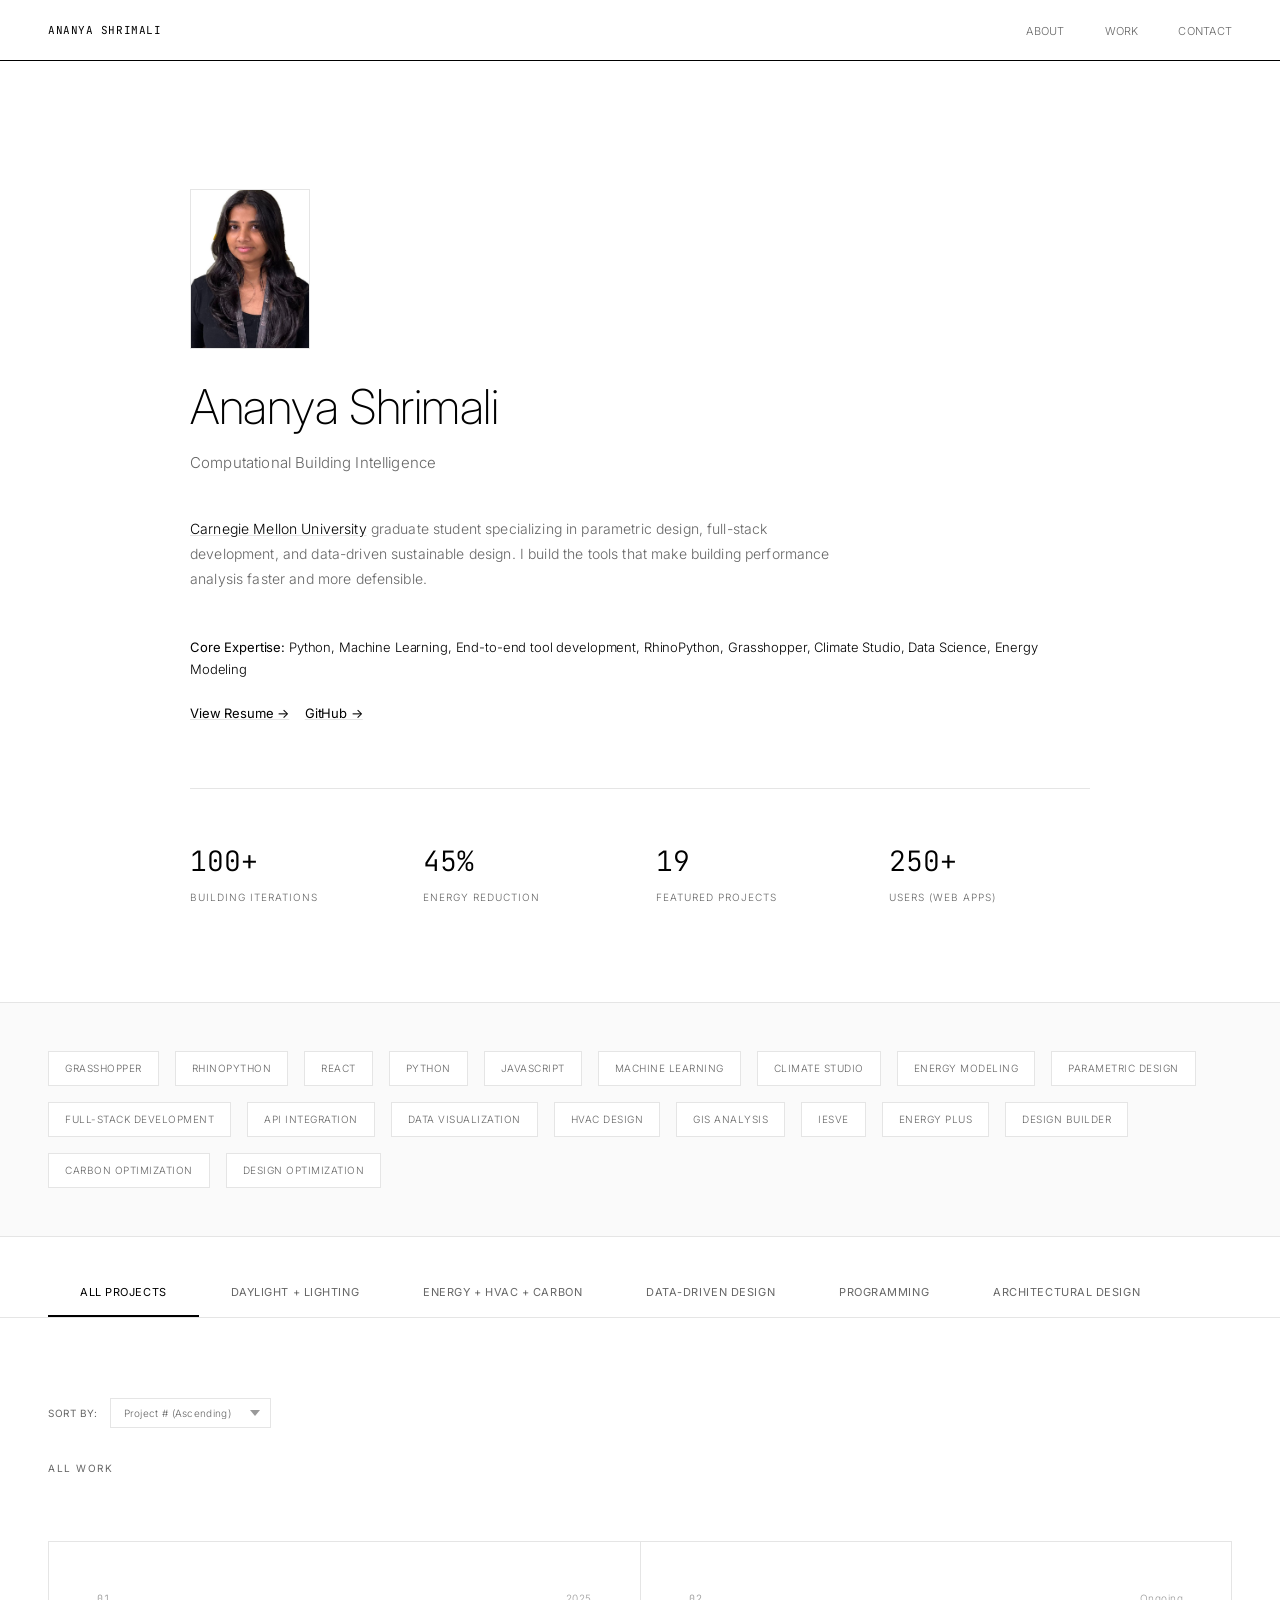
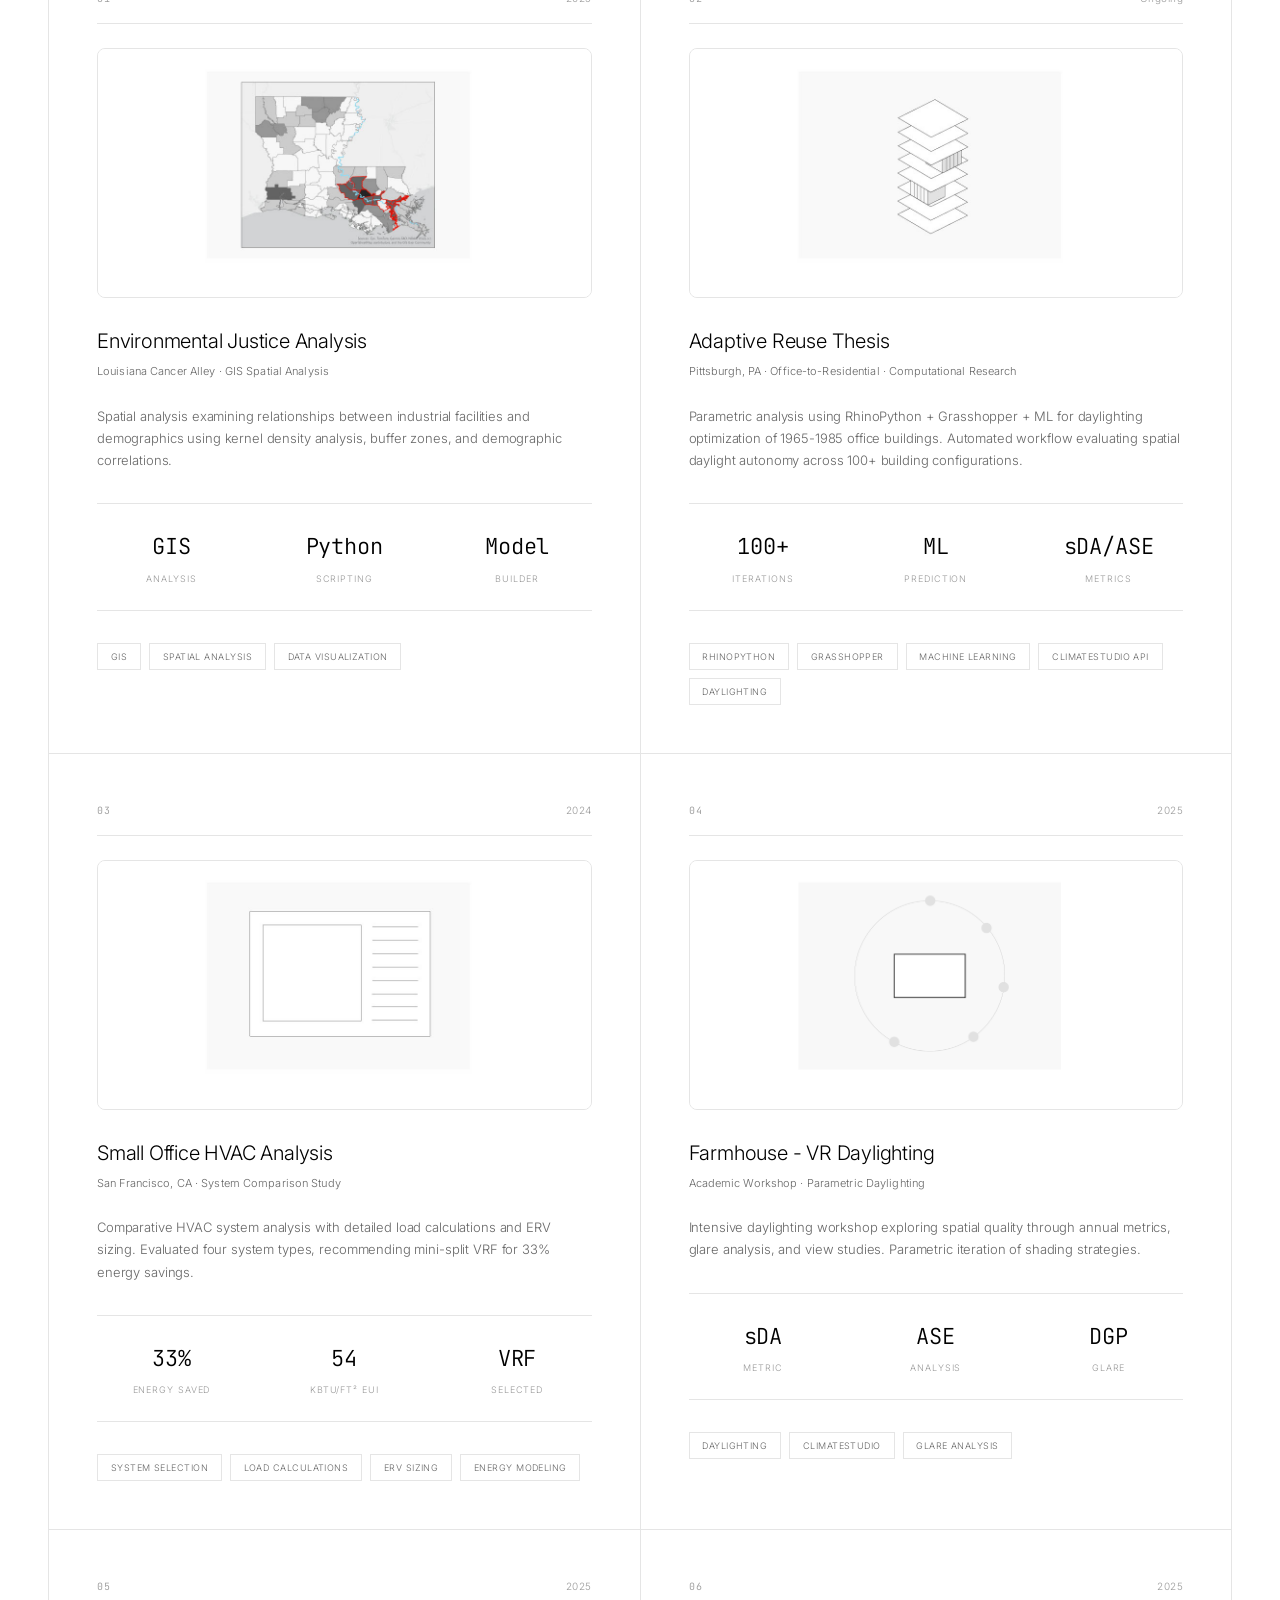
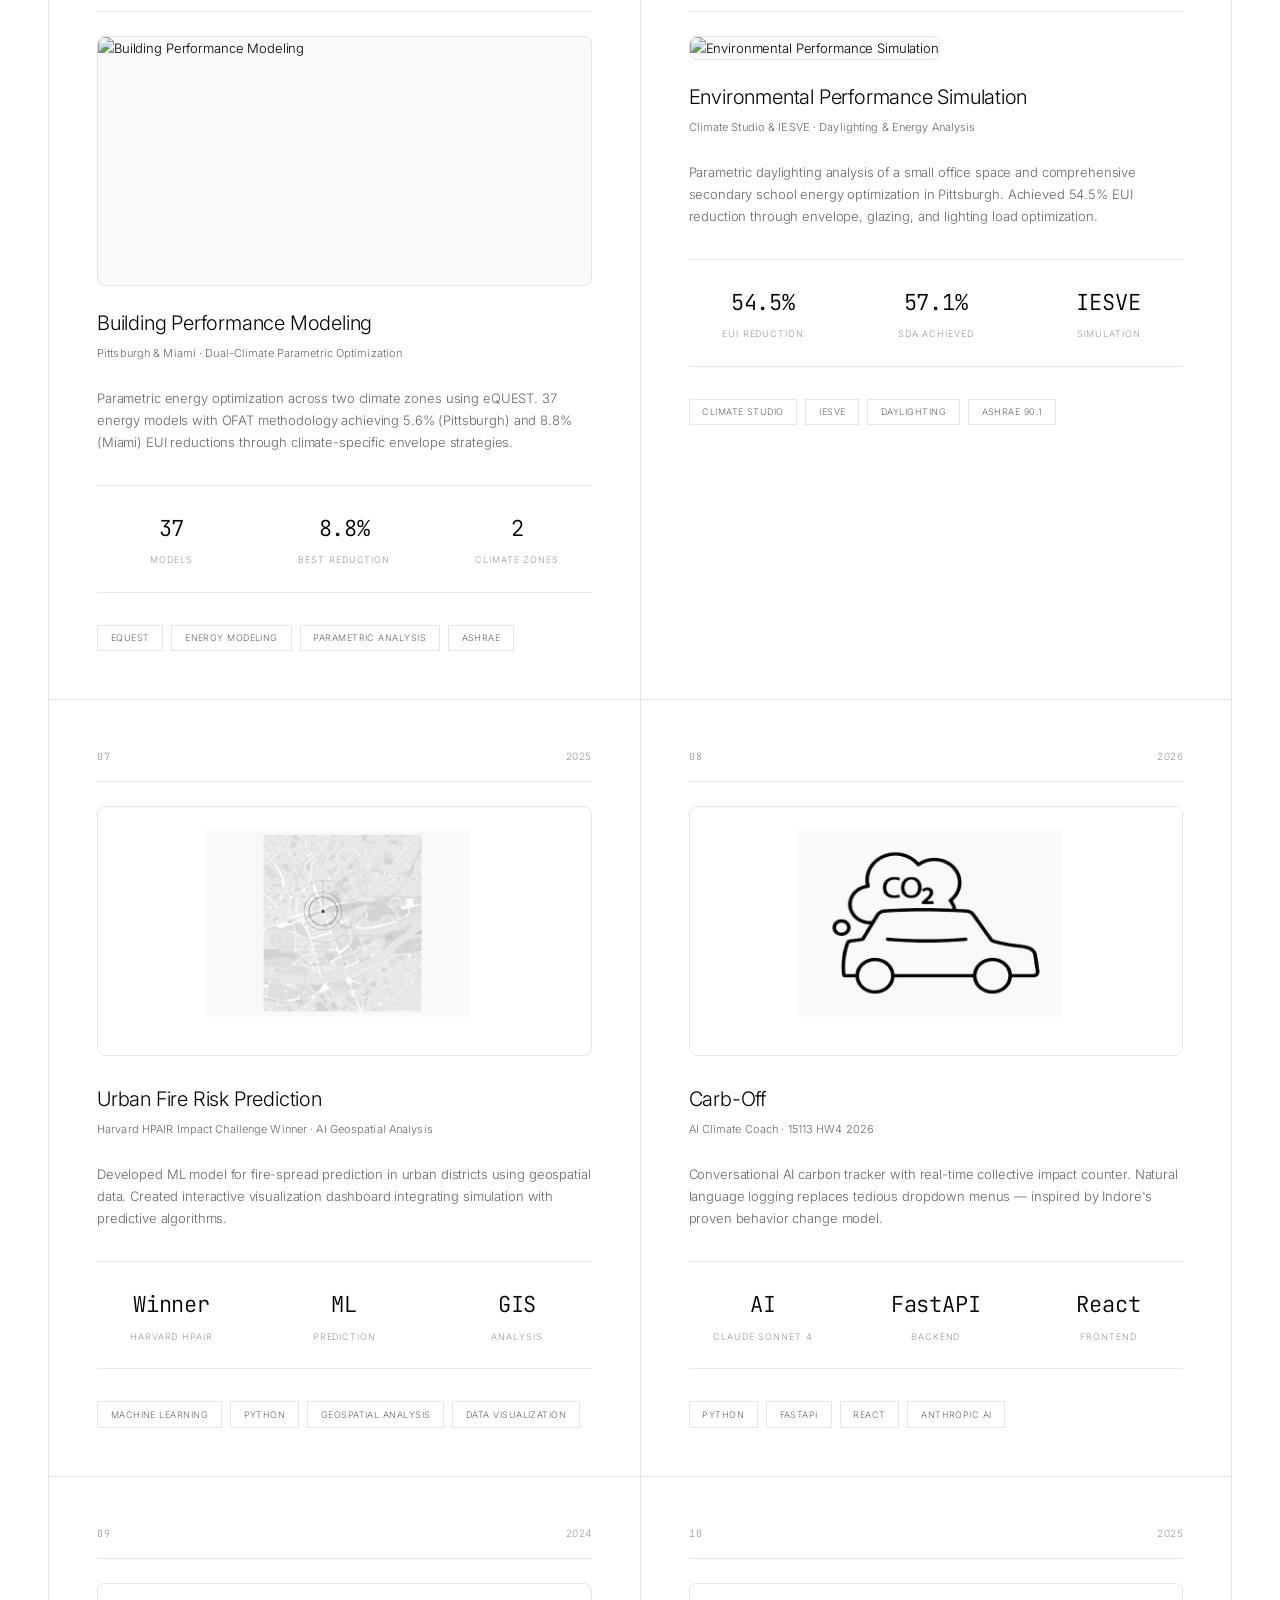
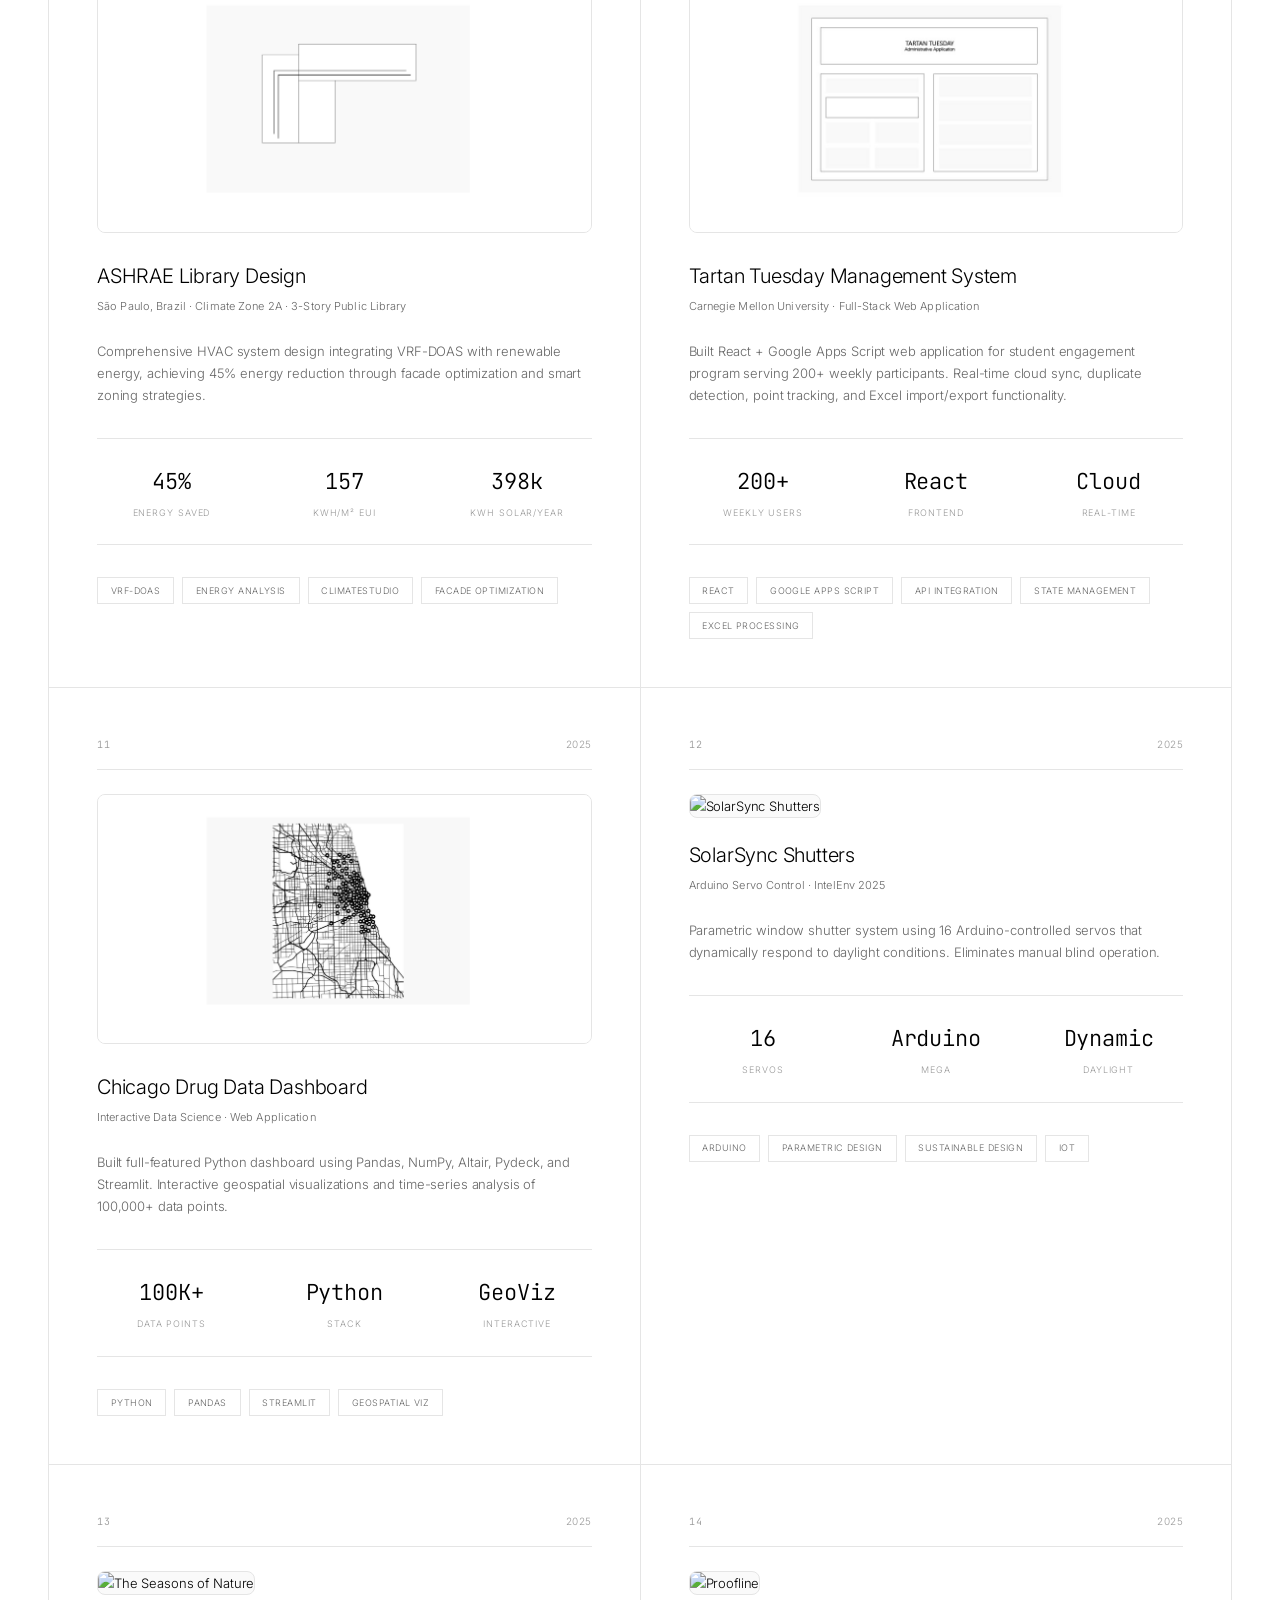
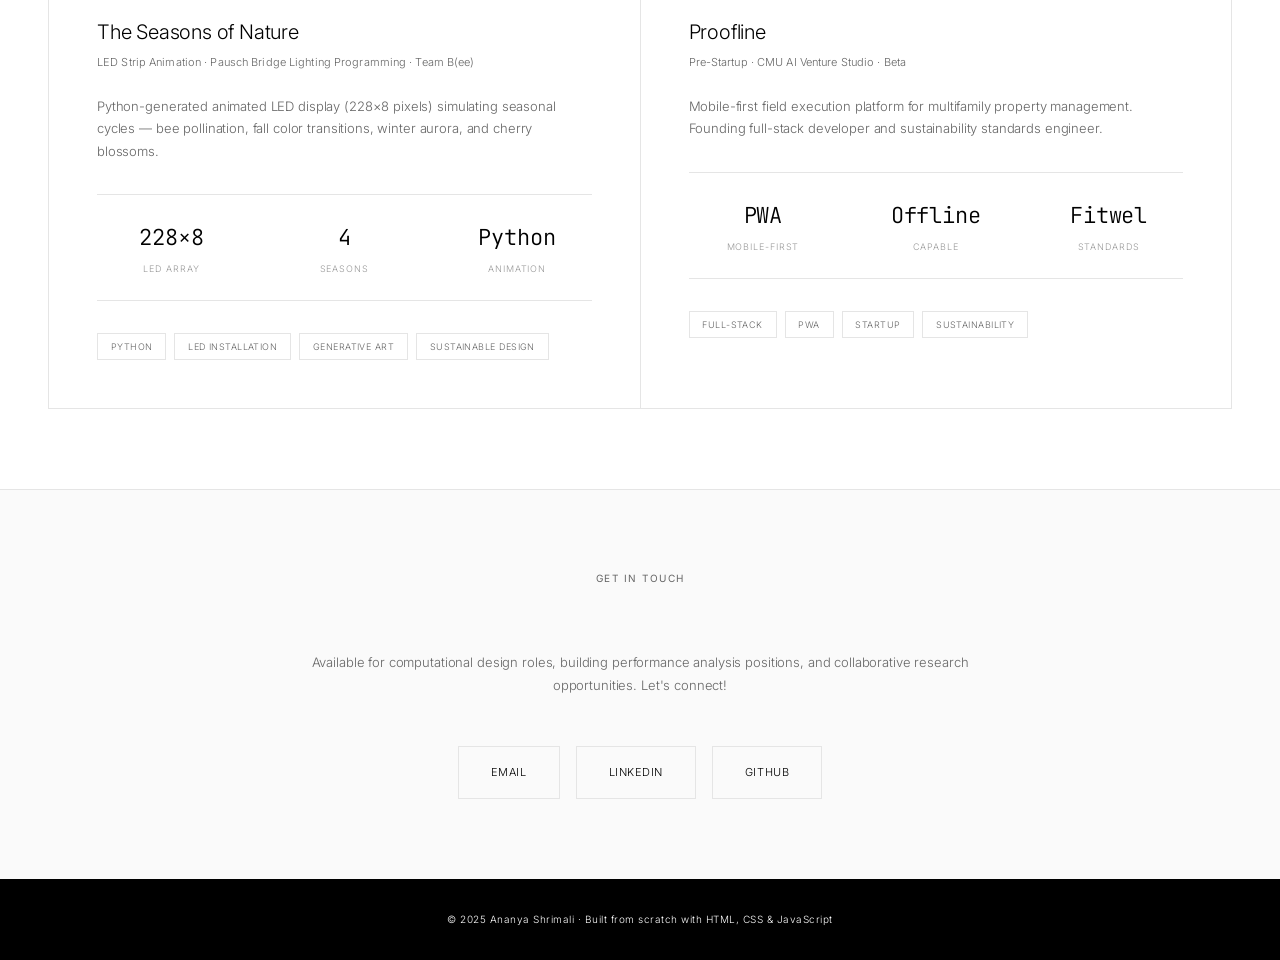
==== index.html @ 51031023 "Update index.html" ====
<!DOCTYPE html>
<html lang="en">

<head>
    <meta name="google-site-verification" content="googleeb2dd2feb88f714d">
    <meta name="description" content="Ananya Shrimali — Computational Building Intelligence. CMU graduate specializing in parametric energy modeling, daylighting simulation, and building performance tools.">
    <meta name="keywords" content="building performance analyst, energy modeling, parametric design, IES-VE, eQUEST, Climate Studio, Grasshopper, computational design, CMU">
    <meta property="og:title" content="Ananya Shrimali — Computational Building Performance Analyst">
    <meta property="og:description" content="Portfolio of parametric energy modeling, daylighting optimization, and computational building performance work.">
    <meta property="og:url" content="https://ananyashrimali03.github.io/Portfolio/">
    <meta charset="UTF-8">
    <meta name="viewport" content="width=device-width, initial-scale=1.0">
    <title>Ananya Shrimali</title>
    <link rel="preconnect" href="https://fonts.googleapis.com">
    <link rel="preconnect" href="https://fonts.gstatic.com" crossorigin>
    <link
        href="https://fonts.googleapis.com/css2?family=Inter:wght@200;300;400;500&family=JetBrains+Mono:wght@300;400&display=swap"
        rel="stylesheet">
    <link rel="stylesheet" href="styles.css">
</head>

<body>
    <header>
        <nav>
            <div class="logo">Ananya Shrimali</div>
            <ul class="nav-links">
                <li><a href="#about">About</a></li>
                <li><a href="#projects">Work</a></li>
                <li><a href="#contact">Contact</a></li>
            </ul>
        </nav>
    </header>

    <section class="hero" id="about">
        <div class="hero-content">
            <!-- asked claude to add the letter hover effect -->
            <!-- editted text and image names-->

            <img src="Images/profile.jpg" alt="Ananya Shrimali" class="hero-photo">
            <h1>
                <span
                    data-fact="Always curious about how to optimize performance of building and guess MBTI of people around me accurately everytime.">A</span><span
                    data-fact="Nerd for parametric design and computational workflows and Harry Potter">n</span><span
                    data-fact="Advocate for sustainable, data-driven design decisions and rationality over emotions">a</span><span
                    data-fact="Never makes eye contact in the elevator unless you're a hiring manager">n</span><span
                    data-fact="Yes I have too many As in my name but year-round obsession for samoyeds">y</span><span
                    data-fact="Adaptive thinker who loves problem solving but mostly alone unless you're a well organized team">a</span>
                <span>&nbsp;</span>
                <span
                    data-fact="Skilled in RhinoPython, AI Automation, and Astrology even though I don't completely believe in it.">S</span><span
                    data-fact="Happy to collaborate on computational design projects and watch a thriller together">h</span><span
                    data-fact="Really passionate about optimization in my work as well as general conversations. I hate small talk.">r</span><span
                    data-fact=" Inspired by the intersection of code, construction, and candies (dark chocolate if you wanna ask me the type).">i</span><span
                    data-fact="Maps out everything, including my life from plan-A till plan-appendices">m</span><span
                    data-fact="Amused about being right but also listening when I'm wrong.">a</span><span
                    data-fact="Luminous. Not really, I just love the word. I like low intensity lights or no lights at all.">l</span><span
                    data-fact="Investigator if you ask investigation worthy questions.">i</span>
            </h1>
            <p class="subtitle">Computational Building Intelligence</p>
            <p class="description">
                <a href="https://www.cmu.edu" target="_blank"
                    style="color: var(--primary); text-decoration: underline; text-decoration-color: var(--border);">Carnegie
                    Mellon University</a> graduate student specializing in parametric design, full-stack development,
                and data-driven sustainable design.
                I build the tools that make building performance analysis faster and more defensible.
            </p>
            <br><br>
            <strong style="font-weight: 400;">Core Expertise:</strong> Python, Machine Learning, End-to-end tool development, RhinoPython, Grasshopper, Climate Studio, Data
            Science, Energy Modeling
            <br><br>
            <!-- asked claude to add resume link and updated manually -->
            <a href="#resume"
                onclick="window.open('https://drive.google.com/file/d/1BqCEEF8ljxbLj-432oF0XXdy8G85-0OQ/view?usp=drive_link', '_blank'); return false;"
                style="color: var(--primary); text-decoration: underline; text-decoration-color: var(--border); font-weight: 400;">View
                Resume →</a>
            &nbsp;&nbsp;
            <a href="https://github.com/ananyashrimali03" target="_blank"
                style="color: var(--primary); text-decoration: underline; text-decoration-color: var(--border); font-weight: 400;">GitHub
                →</a>
            </p>
            <!-- asked claude to add chunk for key metrics -->
            <div class="hero-metrics">
                <div class="metric">
                    <div class="metric-value">100+</div>
                    <div class="metric-label">Building Iterations</div>
                </div>
                <div class="metric">
                    <div class="metric-value">45%</div>
                    <div class="metric-label">Energy Reduction</div>
                </div>
                <div class="metric">
                    <div class="metric-value">19</div>
                    <div class="metric-label">Featured Projects</div>
                </div>
                <div class="metric">
                    <div class="metric-value">250+</div>
                    <div class="metric-label">Users (Web Apps)</div>
                </div>
            </div>
        </div>
    </section>
    <!-- Fun Fact Overlay and Card -->
    <div class="fun-fact-overlay" id="funFactOverlay" onclick="closeFunFact()"></div>
    <div class="fun-fact-card" id="funFactCard">
        <button class="fun-fact-close" onclick="closeFunFact()">&times;</button>
        <div class="fun-fact-letter" id="funFactLetter">A</div>
        <div class="fun-fact-text" id="funFactText">Fun fact goes here</div>
    </div>
    <section class="skills">
        <div class="skills-container">
            <span class="skill-badge">Grasshopper</span>
            <span class="skill-badge">RhinoPython</span>
            <span class="skill-badge">React</span>
            <span class="skill-badge">Python</span>
            <span class="skill-badge">JavaScript</span>
            <span class="skill-badge">Machine Learning</span>
            <span class="skill-badge">Climate Studio</span>
            <span class="skill-badge">Energy Modeling</span>
            <span class="skill-badge">Parametric Design</span>
            <span class="skill-badge">Full-Stack Development</span>
            <span class="skill-badge">API Integration</span>
            <span class="skill-badge">Data Visualization</span>
            <span class="skill-badge">HVAC Design</span>
            <span class="skill-badge">GIS Analysis</span>
            <span class="skill-badge">IESVE</span>
            <span class="skill-badge">Energy Plus</span>
            <span class="skill-badge">Design Builder</span>
            <span class="skill-badge">Carbon Optimization</span>
            <span class="skill-badge">Design Optimization</span>
        </div>
    </section>

    <div class="category-tabs" id="projects">
        <div class="tabs-container">
            <button class="tab-btn active" onclick="switchTab('all')">All Projects</button>
            <button class="tab-btn" onclick="switchTab('daylight')">Daylight + Lighting</button>
            <button class="tab-btn" onclick="switchTab('energy')">Energy + HVAC + Carbon</button>
            <button class="tab-btn" onclick="switchTab('data')">Data-Driven Design</button>
            <button class="tab-btn" onclick="switchTab('programming')">Programming</button>
            <button class="tab-btn" onclick="switchTab('architecture')">Architectural Design</button>
        </div>
    </div>

    <section>
        <div class="container">
            <div class="sort-controls">
                <span class="sort-label">Sort by:</span>
                <select class="sort-select" onchange="sortProjects(this.value)">
                    <option value="number-asc">Project # (Ascending)</option>
                    <option value="number-desc">Project # (Descending)</option>
                    <option value="year-asc">Year (Oldest First)</option>
                    <option value="year-desc">Year (Newest First)</option>
                </select>
            </div>
            <!-- All Projects Tab -->
            <div id="all-content" class="tab-content active">
                <h2 class="section-title">All Work</h2>

                <div class="projects-grid">
                    <!-- Project 01: Environmental Justice Analysis -->
                    <div class="project-card" onclick="openModal('gis')">
                        <div class="project-header">
                            <span class="project-number">01</span>
                            <span class="project-year">2025</span>
                        </div>
                        <img src="Images/GISOut.jpg" alt="Environmental Justice Analysis" class="project-image">
                        <h3 class="project-title">Environmental Justice Analysis</h3>
                        <p class="project-meta">Louisiana Cancer Alley · GIS Spatial Analysis</p>
                        <p class="project-description">
                            Spatial analysis examining relationships between industrial facilities and demographics
                            using kernel density analysis, buffer zones, and demographic correlations.
                        </p>

                        <div class="project-stats">
                            <div class="stat">
                                <div class="stat-value">GIS</div>
                                <div class="stat-label">Analysis</div>
                            </div>
                            <div class="stat">
                                <div class="stat-value">Python</div>
                                <div class="stat-label">Scripting</div>
                            </div>
                            <div class="stat">
                                <div class="stat-value">Model</div>
                                <div class="stat-label">Builder</div>
                            </div>
                        </div>

                        <div class="project-tags">
                            <span class="tag">GIS</span>
                            <span class="tag">Spatial Analysis</span>
                            <span class="tag">Data Visualization</span>
                        </div>
                    </div>

                    <!-- Project 02: Adaptive Reuse Thesis -->
                    <div class="project-card" onclick="openModal('thesis')">
                        <div class="project-header">
                            <span class="project-number">02</span>
                            <span class="project-year">Ongoing</span>
                        </div>
                        <img src="Images/ThesisOut.jpg" alt="Adaptive Reuse Thesis" class="project-image">
                        <h3 class="project-title">Adaptive Reuse Thesis</h3>
                        <p class="project-meta">Pittsburgh, PA · Office-to-Residential · Computational Research</p>
                        <p class="project-description">
                            Parametric analysis using RhinoPython + Grasshopper + ML for daylighting optimization
                            of 1965-1985 office buildings. Automated workflow evaluating spatial daylight autonomy
                            across 100+ building configurations.
                        </p>

                        <div class="project-stats">
                            <div class="stat">
                                <div class="stat-value">100+</div>
                                <div class="stat-label">Iterations</div>
                            </div>
                            <div class="stat">
                                <div class="stat-value">ML</div>
                                <div class="stat-label">Prediction</div>
                            </div>
                            <div class="stat">
                                <div class="stat-value">sDA/ASE</div>
                                <div class="stat-label">Metrics</div>
                            </div>
                        </div>

                        <div class="project-tags">
                            <span class="tag">RhinoPython</span>
                            <span class="tag">Grasshopper</span>
                            <span class="tag">Machine Learning</span>
                            <span class="tag">ClimateStudio API</span>
                            <span class="tag">Daylighting</span>
                        </div>
                    </div>

                    <!-- Project 03: Small Office HVAC Analysis -->
                    <div class="project-card" onclick="openModal('hvac')">
                        <div class="project-header">
                            <span class="project-number">03</span>
                            <span class="project-year">2024</span>
                        </div>
                        <img src="Images/HVACOut.jpg" alt="Small Office HVAC Analysis" class="project-image">
                        <h3 class="project-title">Small Office HVAC Analysis</h3>
                        <p class="project-meta">San Francisco, CA · System Comparison Study</p>
                        <p class="project-description">
                            Comparative HVAC system analysis with detailed load calculations and ERV sizing.
                            Evaluated four system types, recommending mini-split VRF for 33% energy savings.
                        </p>

                        <div class="project-stats">
                            <div class="stat">
                                <div class="stat-value">33%</div>
                                <div class="stat-label">Energy Saved</div>
                            </div>
                            <div class="stat">
                                <div class="stat-value">54</div>
                                <div class="stat-label">kBTU/ft² EUI</div>
                            </div>
                            <div class="stat">
                                <div class="stat-value">VRF</div>
                                <div class="stat-label">Selected</div>
                            </div>
                        </div>

                        <div class="project-tags">
                            <span class="tag">System Selection</span>
                            <span class="tag">Load Calculations</span>
                            <span class="tag">ERV Sizing</span>
                            <span class="tag">Energy Modeling</span>
                        </div>
                    </div>

                    <!-- Project 04: Farmhouse - VR Daylighting -->
                    <div class="project-card" onclick="openModal('shading')">
                        <div class="project-header">
                            <span class="project-number">04</span>
                            <span class="project-year">2025</span>
                        </div>
                        <img src="Images/DaylightOut.jpg" alt="Farmhouse - VR Daylighting" class="project-image">
                        <h3 class="project-title">Farmhouse - VR Daylighting</h3>
                        <p class="project-meta">Academic Workshop · Parametric Daylighting</p>
                        <p class="project-description">
                            Intensive daylighting workshop exploring spatial quality through annual metrics,
                            glare analysis, and view studies. Parametric iteration of shading strategies.
                        </p>

                        <div class="project-stats">
                            <div class="stat">
                                <div class="stat-value">sDA</div>
                                <div class="stat-label">Metric</div>
                            </div>
                            <div class="stat">
                                <div class="stat-value">ASE</div>
                                <div class="stat-label">Analysis</div>
                            </div>
                            <div class="stat">
                                <div class="stat-value">DGP</div>
                                <div class="stat-label">Glare</div>
                            </div>
                        </div>

                        <div class="project-tags">
                            <span class="tag">Daylighting</span>
                            <span class="tag">ClimateStudio</span>
                            <span class="tag">Glare Analysis</span>
                        </div>
                    </div>

                    <!-- Project 05: Building Performance Modeling -->
                    <div class="project-card" onclick="openModal('bpm')">
                        <div class="project-header">
                            <span class="project-number">05</span>
                            <span class="project-year">2025</span>
                        </div>
                        <img src="" alt="Building Performance Modeling" class="project-image"
                            style="background: var(--light-bg); display: flex; align-items: center; justify-content: center;">
                        <h3 class="project-title">Building Performance Modeling</h3>
                        <p class="project-meta">Pittsburgh & Miami · Dual-Climate Parametric Optimization</p>
                        <p class="project-description">
                            Parametric energy optimization across two climate zones using eQUEST.
                            37 energy models with OFAT methodology achieving 5.6% (Pittsburgh) and
                            8.8% (Miami) EUI reductions through climate-specific envelope strategies.
                        </p>

                        <div class="project-stats">
                            <div class="stat">
                                <div class="stat-value">37</div>
                                <div class="stat-label">Models</div>
                            </div>
                            <div class="stat">
                                <div class="stat-value">8.8%</div>
                                <div class="stat-label">Best Reduction</div>
                            </div>
                            <div class="stat">
                                <div class="stat-value">2</div>
                                <div class="stat-label">Climate Zones</div>
                            </div>
                        </div>

                        <div class="project-tags">
                            <span class="tag">eQUEST</span>
                            <span class="tag">Energy Modeling</span>
                            <span class="tag">Parametric Analysis</span>
                            <span class="tag">ASHRAE</span>
                        </div>
                    </div>

                    <!-- Project 06: Environmental Performance Simulation -->
                    <div class="project-card" onclick="openModal('eps')">
                        <div class="project-header">
                            <span class="project-number">06</span>
                            <span class="project-year">2025</span>
                        </div>
                        <img src="Images/EPSout.jpg" alt="Environmental Performance Simulation" class="project-image"
                            style="background: var(--light-bg);">
                        <h3 class="project-title">Environmental Performance Simulation</h3>
                        <p class="project-meta">Climate Studio & IESVE · Daylighting & Energy Analysis</p>
                        <p class="project-description">
                            Parametric daylighting analysis of a small office space and comprehensive
                            secondary school energy optimization in Pittsburgh. Achieved 54.5% EUI
                            reduction through envelope, glazing, and lighting load optimization.
                        </p>

                        <div class="project-stats">
                            <div class="stat">
                                <div class="stat-value">54.5%</div>
                                <div class="stat-label">EUI Reduction</div>
                            </div>
                            <div class="stat">
                                <div class="stat-value">57.1%</div>
                                <div class="stat-label">sDA Achieved</div>
                            </div>
                            <div class="stat">
                                <div class="stat-value">IESVE</div>
                                <div class="stat-label">Simulation</div>
                            </div>
                        </div>

                        <div class="project-tags">
                            <span class="tag">Climate Studio</span>
                            <span class="tag">IESVE</span>
                            <span class="tag">Daylighting</span>
                            <span class="tag">ASHRAE 90.1</span>
                        </div>
                    </div>

                    <!-- Project 07: Urban Fire Risk Prediction -->
                    <div class="project-card" onclick="openModal('fire')">
                        <div class="project-header">
                            <span class="project-number">07</span>
                            <span class="project-year">2025</span>
                        </div>
                        <img src="Images/HPAIROut.jpg" alt="Urban Fire Risk Prediction" class="project-image">
                        <h3 class="project-title">Urban Fire Risk Prediction</h3>
                        <p class="project-meta">Harvard HPAIR Impact Challenge Winner · AI Geospatial Analysis</p>
                        <p class="project-description">
                            Developed ML model for fire-spread prediction in urban districts using geospatial data.
                            Created interactive visualization dashboard integrating simulation with predictive
                            algorithms.
                        </p>

                        <div class="project-stats">
                            <div class="stat">
                                <div class="stat-value">Winner</div>
                                <div class="stat-label">Harvard HPAIR</div>
                            </div>
                            <div class="stat">
                                <div class="stat-value">ML</div>
                                <div class="stat-label">Prediction</div>
                            </div>
                            <div class="stat">
                                <div class="stat-value">GIS</div>
                                <div class="stat-label">Analysis</div>
                            </div>
                        </div>

                        <div class="project-tags">
                            <span class="tag">Machine Learning</span>
                            <span class="tag">Python</span>
                            <span class="tag">Geospatial Analysis</span>
                            <span class="tag">Data Visualization</span>
                        </div>
                    </div>

                    <!-- Project 08: Carb-Off -->
                    <div class="project-card" onclick="openModal('carboff')">
                        <div class="project-header">
                            <span class="project-number">08</span>
                            <span class="project-year">2026</span>
                        </div>
                        <img src="Images/Carbonout.jpg" alt="Carb-Off AI Climate Coach" class="project-image">
                        <h3 class="project-title">Carb-Off</h3>
                        <p class="project-meta">AI Climate Coach · 15113 HW4 2026</p>
                        <p class="project-description">
                            Conversational AI carbon tracker with real-time collective impact counter.
                            Natural language logging replaces tedious dropdown menus — inspired by
                            Indore's proven behavior change model.
                        </p>

                        <div class="project-stats">
                            <div class="stat">
                                <div class="stat-value">AI</div>
                                <div class="stat-label">Claude Sonnet 4</div>
                            </div>
                            <div class="stat">
                                <div class="stat-value">FastAPI</div>
                                <div class="stat-label">Backend</div>
                            </div>
                            <div class="stat">
                                <div class="stat-value">React</div>
                                <div class="stat-label">Frontend</div>
                            </div>
                        </div>

                        <div class="project-tags">
                            <span class="tag">Python</span>
                            <span class="tag">FastAPI</span>
                            <span class="tag">React</span>
                            <span class="tag">Anthropic AI</span>
                        </div>
                    </div>

                    <!-- Project 09: ASHRAE Library Design -->
                    <div class="project-card" onclick="openModal('ashrae')">
                        <div class="project-header">
                            <span class="project-number">09</span>
                            <span class="project-year">2024</span>
                        </div>
                        <img src="Images/ASHRAEOut.jpg" alt="ASHRAE Library Design" class="project-image">
                        <h3 class="project-title">ASHRAE Library Design</h3>
                        <p class="project-meta">São Paulo, Brazil · Climate Zone 2A · 3-Story Public Library</p>
                        <p class="project-description">
                            Comprehensive HVAC system design integrating VRF-DOAS with renewable energy,
                            achieving 45% energy reduction through facade optimization and smart zoning strategies.
                        </p>

                        <div class="project-stats">
                            <div class="stat">
                                <div class="stat-value">45%</div>
                                <div class="stat-label">Energy Saved</div>
                            </div>
                            <div class="stat">
                                <div class="stat-value">157</div>
                                <div class="stat-label">kWh/m² EUI</div>
                            </div>
                            <div class="stat">
                                <div class="stat-value">398k</div>
                                <div class="stat-label">kWh Solar/Year</div>
                            </div>
                        </div>

                        <div class="project-tags">
                            <span class="tag">VRF-DOAS</span>
                            <span class="tag">Energy Analysis</span>
                            <span class="tag">ClimateStudio</span>
                            <span class="tag">Facade Optimization</span>
                        </div>
                    </div>

                    <!-- Project 10: Tartan Tuesday Management System -->
                    <div class="project-card" onclick="openModal('tartan')">
                        <div class="project-header">
                            <span class="project-number">10</span>
                            <span class="project-year">2025</span>
                        </div>
                        <img src="Images/TartanOut.jpg" alt="Tartan Tuesday Management System" class="project-image">
                        <h3 class="project-title">Tartan Tuesday Management System</h3>
                        <p class="project-meta">Carnegie Mellon University · Full-Stack Web Application</p>
                        <p class="project-description">
                            Built React + Google Apps Script web application for student engagement program
                            serving 200+ weekly participants. Real-time cloud sync, duplicate detection,
                            point tracking, and Excel import/export functionality.
                        </p>

                        <div class="project-stats">
                            <div class="stat">
                                <div class="stat-value">200+</div>
                                <div class="stat-label">Weekly Users</div>
                            </div>
                            <div class="stat">
                                <div class="stat-value">React</div>
                                <div class="stat-label">Frontend</div>
                            </div>
                            <div class="stat">
                                <div class="stat-value">Cloud</div>
                                <div class="stat-label">Real-time</div>
                            </div>
                        </div>

                        <div class="project-tags">
                            <span class="tag">React</span>
                            <span class="tag">Google Apps Script</span>
                            <span class="tag">API Integration</span>
                            <span class="tag">State Management</span>
                            <span class="tag">Excel Processing</span>
                        </div>
                    </div>

                    <!-- Project 11: Chicago Drug Data Dashboard -->
                    <div class="project-card" onclick="openModal('chicago')">
                        <div class="project-header">
                            <span class="project-number">11</span>
                            <span class="project-year">2025</span>
                        </div>
                        <img src="Images/DrugDataOut.jpg" alt="Chicago Drug Data Dashboard" class="project-image">
                        <h3 class="project-title">Chicago Drug Data Dashboard</h3>
                        <p class="project-meta">Interactive Data Science · Web Application</p>
                        <p class="project-description">
                            Built full-featured Python dashboard using Pandas, NumPy, Altair, Pydeck, and Streamlit.
                            Interactive geospatial visualizations and time-series analysis of 100,000+ data points.
                        </p>

                        <div class="project-stats">
                            <div class="stat">
                                <div class="stat-value">100K+</div>
                                <div class="stat-label">Data Points</div>
                            </div>
                            <div class="stat">
                                <div class="stat-value">Python</div>
                                <div class="stat-label">Stack</div>
                            </div>
                            <div class="stat">
                                <div class="stat-value">GeoViz</div>
                                <div class="stat-label">Interactive</div>
                            </div>
                        </div>

                        <div class="project-tags">
                            <span class="tag">Python</span>
                            <span class="tag">Pandas</span>
                            <span class="tag">Streamlit</span>
                            <span class="tag">Geospatial Viz</span>
                        </div>
                    </div>

                    <!-- Project 12: SolarSync Shutters -->
                    <div class="project-card" onclick="openModal('solarsync')">
                        <div class="project-header">
                            <span class="project-number">12</span>
                            <span class="project-year">2025</span>
                        </div>
                        <img src="" alt="SolarSync Shutters" class="project-image"
                            style="background: var(--light-bg);">
                        <h3 class="project-title">SolarSync Shutters</h3>
                        <p class="project-meta">Arduino Servo Control · IntelEnv 2025</p>
                        <p class="project-description">
                            Parametric window shutter system using 16 Arduino-controlled servos
                            that dynamically respond to daylight conditions. Eliminates manual blind operation.
                        </p>

                        <div class="project-stats">
                            <div class="stat">
                                <div class="stat-value">16</div>
                                <div class="stat-label">Servos</div>
                            </div>
                            <div class="stat">
                                <div class="stat-value">Arduino</div>
                                <div class="stat-label">Mega</div>
                            </div>
                            <div class="stat">
                                <div class="stat-value">Dynamic</div>
                                <div class="stat-label">Daylight</div>
                            </div>
                        </div>

                        <div class="project-tags">
                            <span class="tag">Arduino</span>
                            <span class="tag">Parametric Design</span>
                            <span class="tag">Sustainable Design</span>
                            <span class="tag">IoT</span>
                        </div>
                    </div>

                    <!-- Project 13: Seasons of Nature -->
                    <div class="project-card" onclick="openModal('seasons')">
                        <div class="project-header">
                            <span class="project-number">13</span>
                            <span class="project-year">2025</span>
                        </div>
                        <img src="" alt="The Seasons of Nature" class="project-image"
                            style="background: var(--light-bg);">
                        <h3 class="project-title">The Seasons of Nature</h3>
                        <p class="project-meta">LED Strip Animation · Pausch Bridge Lighting Programming · Team B(ee)</p>
                        <p class="project-description">
                            Python-generated animated LED display (228×8 pixels) simulating seasonal
                            cycles — bee pollination, fall color transitions, winter aurora, and cherry blossoms.
                        </p>

                        <div class="project-stats">
                            <div class="stat">
                                <div class="stat-value">228×8</div>
                                <div class="stat-label">LED Array</div>
                            </div>
                            <div class="stat">
                                <div class="stat-value">4</div>
                                <div class="stat-label">Seasons</div>
                            </div>
                            <div class="stat">
                                <div class="stat-value">Python</div>
                                <div class="stat-label">Animation</div>
                            </div>
                        </div>

                        <div class="project-tags">
                            <span class="tag">Python</span>
                            <span class="tag">LED Installation</span>
                            <span class="tag">Generative Art</span>
                            <span class="tag">Sustainable Design</span>
                        </div>
                    </div>

                    <!-- Project 14: Proofline -->
                    <div class="project-card" onclick="openModal('proofline')">
                        <div class="project-header">
                            <span class="project-number">14</span>
                            <span class="project-year">2025</span>
                        </div>
                        <img src="" alt="Proofline" class="project-image"
                            style="background: var(--light-bg);">
                        <h3 class="project-title">Proofline</h3>
                        <p class="project-meta">Pre-Startup · CMU AI Venture Studio · Beta</p>
                        <p class="project-description">
                            Mobile-first field execution platform for multifamily property management.
                            Founding full-stack developer and sustainability standards engineer.
                        </p>

                        <div class="project-stats">
                            <div class="stat">
                                <div class="stat-value">PWA</div>
                                <div class="stat-label">Mobile-First</div>
                            </div>
                            <div class="stat">
                                <div class="stat-value">Offline</div>
                                <div class="stat-label">Capable</div>
                            </div>
                            <div class="stat">
                                <div class="stat-value">Fitwel</div>
                                <div class="stat-label">Standards</div>
                            </div>
                        </div>

                        <div class="project-tags">
                            <span class="tag">Full-Stack</span>
                            <span class="tag">PWA</span>
                            <span class="tag">Startup</span>
                            <span class="tag">Sustainability</span>
                        </div>
                    </div>

                </div>
            </div>

            <!-- Daylight + Lighting Tab -->
            <div id="daylight-content" class="tab-content">
                <h2 class="section-title">Daylight + Lighting</h2>

                <div class="projects-grid">
                    <div class="project-card" onclick="openModal('thesis')">
                        <div class="project-header">
                            <span class="project-number">01</span>
                            <span class="project-year">Ongoing</span>
                        </div>
                        <img src="Images/ThesisOut.jpg" alt="Adaptive Reuse Thesis" class="project-image">
                        <h3 class="project-title">Adaptive Reuse Thesis</h3>
                        <p class="project-meta">Daylighting Analysis · Office-to-Residential</p>
                        <p class="project-description">
                            ML-driven daylighting optimization of 1965-1985 office buildings using sDA/ASE metrics
                            and parametric iteration.
                        </p>
                        <div class="project-stats">
                            <div class="stat">
                                <div class="stat-value">100+</div>
                                <div class="stat-label">Iterations</div>
                            </div>
                            <div class="stat">
                                <div class="stat-value">sDA</div>
                                <div class="stat-label">Metric</div>
                            </div>
                            <div class="stat">
                                <div class="stat-value">ASE</div>
                                <div class="stat-label">Analysis</div>
                            </div>
                        </div>
                        <div class="project-tags">
                            <span class="tag">Daylighting</span>
                            <span class="tag">ClimateStudio</span>
                            <span class="tag">Machine Learning</span>
                        </div>
                    </div>

                    <div class="project-card" onclick="openModal('shading')">
                        <div class="project-header">
                            <span class="project-number">02</span>
                            <span class="project-year">2025</span>
                        </div>
                        <img src="Images/DaylightOut.jpg" alt="Farmhouse - VR Daylighting" class="project-image">
                        <h3 class="project-title">Farmhouse - VR Daylighting</h3>
                        <p class="project-meta">Academic Workshop · Parametric Daylighting</p>
                        <p class="project-description">
                            Intensive daylighting workshop exploring spatial quality through annual metrics,
                            glare analysis, and view studies.
                        </p>
                        <div class="project-stats">
                            <div class="stat">
                                <div class="stat-value">sDA</div>
                                <div class="stat-label">Metric</div>
                            </div>
                            <div class="stat">
                                <div class="stat-value">ASE</div>
                                <div class="stat-label">Analysis</div>
                            </div>
                            <div class="stat">
                                <div class="stat-value">DGP</div>
                                <div class="stat-label">Glare</div>
                            </div>
                        </div>
                        <div class="project-tags">
                            <span class="tag">Daylighting</span>
                            <span class="tag">ClimateStudio</span>
                            <span class="tag">Glare Analysis</span>
                        </div>
                    </div>

                    <div class="project-card" onclick="openModal('shading')">
                        <div class="project-header">
                            <span class="project-number">03</span>
                            <span class="project-year">2025</span>
                        </div>
                        <img src="Images/DaylightOut.jpg" alt="Daylight Workshop" class="project-image">
                        <h3 class="project-title">Shaping Daylight Workshop</h3>
                        <p class="project-meta">Parametric Daylighting</p>
                        <p class="project-description">
                            Annual daylight metrics and parametric shading optimization.
                        </p>
                        <div class="project-stats">
                            <div class="stat">
                                <div class="stat-value">sDA</div>
                                <div class="stat-label">Metric</div>
                            </div>
                            <div class="stat">
                                <div class="stat-value">ASE</div>
                                <div class="stat-label">Analysis</div>
                            </div>
                            <div class="stat">
                                <div class="stat-value">DGP</div>
                                <div class="stat-label">Glare</div>
                            </div>
                        </div>
                        <div class="project-tags">
                            <span class="tag">Daylighting</span>
                            <span class="tag">Glare Analysis</span>
                        </div>
                    </div>

                    <div class="project-card" onclick="openModal('eps')">
                        <div class="project-header">
                            <span class="project-number">04</span>
                            <span class="project-year">2025</span>
                        </div>
                        <img src="Images/EPSout.jpg" alt="Environmental Performance Simulation" class="project-image"
                            style="background: var(--light-bg);">
                        <h3 class="project-title">Environmental Performance Simulation</h3>
                        <p class="project-meta">Climate Studio & IESVE · Daylighting & Energy</p>
                        <p class="project-description">
                            Daylighting analysis + secondary school energy optimization. 54.5% EUI reduction
                            through parametric envelope and lighting strategies.
                        </p>
                        <div class="project-stats">
                            <div class="stat">
                                <div class="stat-value">57.1%</div>
                                <div class="stat-label">sDA</div>
                            </div>
                            <div class="stat">
                                <div class="stat-value">54.5%</div>
                                <div class="stat-label">EUI Reduction</div>
                            </div>
                            <div class="stat">
                                <div class="stat-value">IESVE</div>
                                <div class="stat-label">Simulation</div>
                            </div>
                        </div>
                        <div class="project-tags">
                            <span class="tag">Climate Studio</span>
                            <span class="tag">IESVE</span>
                            <span class="tag">Daylighting</span>
                        </div>
                    </div>

                    <div class="project-card" onclick="openModal('solarsync')">
                        <div class="project-header">
                            <span class="project-number">05</span>
                            <span class="project-year">2025</span>
                        </div>
                        <img src="" alt="SolarSync Shutters" class="project-image"
                            style="background: var(--light-bg);">
                        <h3 class="project-title">SolarSync Shutters</h3>
                        <p class="project-meta">Arduino Servo Control · IntelEnv 2025</p>
                        <p class="project-description">
                            Automated window shutters responding to daylight. Energy efficiency through adaptive control.
                        </p>
                        <div class="project-stats">
                            <div class="stat">
                                <div class="stat-value">16</div>
                                <div class="stat-label">Servos</div>
                            </div>
                            <div class="stat">
                                <div class="stat-value">Arduino</div>
                                <div class="stat-label">Mega</div>
                            </div>
                            <div class="stat">
                                <div class="stat-value">Dynamic</div>
                                <div class="stat-label">Daylight</div>
                            </div>
                        </div>
                        <div class="project-tags">
                            <span class="tag">IoT</span>
                            <span class="tag">Daylight Responsive</span>
                        </div>
                    </div>

                    <div class="project-card" onclick="openModal('seasons')">
                        <div class="project-header">
                            <span class="project-number">06</span>
                            <span class="project-year">2025</span>
                        </div>
                        <img src="" alt="The Seasons of Nature" class="project-image"
                            style="background: var(--light-bg);">
                        <h3 class="project-title">The Seasons of Nature</h3>
                        <p class="project-meta">LED Strip Animation · Pausch Bridge Lighting Programming</p>
                        <p class="project-description">
                            Python-generated 228x8 LED animations simulating seasonal cycles with generative art.
                        </p>
                        <div class="project-stats">
                            <div class="stat">
                                <div class="stat-value">228x8</div>
                                <div class="stat-label">LED Array</div>
                            </div>
                            <div class="stat">
                                <div class="stat-value">4</div>
                                <div class="stat-label">Seasons</div>
                            </div>
                            <div class="stat">
                                <div class="stat-value">Python</div>
                                <div class="stat-label">Animation</div>
                            </div>
                        </div>
                        <div class="project-tags">
                            <span class="tag">Lighting Design</span>
                            <span class="tag">Generative Art</span>
                        </div>
                    </div>
                </div>
            </div>

            <!-- Energy + HVAC + Carbon Tab -->
            <div id="energy-content" class="tab-content">
                <h2 class="section-title">Energy + HVAC + Carbon</h2>

                <div class="projects-grid">
                    <div class="project-card" onclick="openModal('ashrae')">
                        <div class="project-header">
                            <span class="project-number">01</span>
                            <span class="project-year">2024</span>
                        </div>
                        <img src="Images/ASHRAEOut.jpg" alt="ASHRAE Library" class="project-image">
                        <h3 class="project-title">ASHRAE Library Design</h3>
                        <p class="project-meta">São Paulo, Brazil · VRF-DOAS</p>
                        <p class="project-description">
                            Comprehensive HVAC system design achieving 45% energy reduction with renewable energy
                            integration.
                        </p>
                        <div class="project-stats">
                            <div class="stat">
                                <div class="stat-value">45%</div>
                                <div class="stat-label">Energy Saved</div>
                            </div>
                            <div class="stat">
                                <div class="stat-value">157</div>
                                <div class="stat-label">kWh/m² EUI</div>
                            </div>
                            <div class="stat">
                                <div class="stat-value">398k</div>
                                <div class="stat-label">kWh Solar</div>
                            </div>
                        </div>
                        <div class="project-tags">
                            <span class="tag">VRF-DOAS</span>
                            <span class="tag">Energy Analysis</span>
                        </div>
                    </div>

                    <div class="project-card" onclick="openModal('hvac')">
                        <div class="project-header">
                            <span class="project-number">02</span>
                            <span class="project-year">2024</span>
                        </div>
                        <img src="Images/HVACOut.jpg" alt="HVAC Analysis" class="project-image">
                        <h3 class="project-title">Small Office HVAC Analysis</h3>
                        <p class="project-meta">San Francisco, CA</p>
                        <p class="project-description">
                            Comparative HVAC system analysis recommending mini-split VRF for 33% energy savings.
                        </p>
                        <div class="project-stats">
                            <div class="stat">
                                <div class="stat-value">33%</div>
                                <div class="stat-label">Energy Saved</div>
                            </div>
                            <div class="stat">
                                <div class="stat-value">54</div>
                                <div class="stat-label">kBTU/ft²</div>
                            </div>
                            <div class="stat">
                                <div class="stat-value">VRF</div>
                                <div class="stat-label">Selected</div>
                            </div>
                        </div>
                        <div class="project-tags">
                            <span class="tag">Load Calculations</span>
                            <span class="tag">ERV Sizing</span>
                        </div>
                    </div>

                    <div class="project-card" onclick="openModal('bpm')">
                        <div class="project-header">
                            <span class="project-number">03</span>
                            <span class="project-year">2025</span>
                        </div>
                        <img src="" alt="Building Performance Modeling" class="project-image"
                            style="background: var(--light-bg);">
                        <h3 class="project-title">Building Performance Modeling</h3>
                        <p class="project-meta">Pittsburgh & Miami · Dual-Climate Analysis</p>
                        <p class="project-description">
                            37 parametric energy models across two climate zones. OFAT optimization achieving
                            5.6% and 8.8% EUI reductions.
                        </p>
                        <div class="project-stats">
                            <div class="stat">
                                <div class="stat-value">37</div>
                                <div class="stat-label">Models</div>
                            </div>
                            <div class="stat">
                                <div class="stat-value">8.8%</div>
                                <div class="stat-label">Best Reduction</div>
                            </div>
                            <div class="stat">
                                <div class="stat-value">eQUEST</div>
                                <div class="stat-label">Software</div>
                            </div>
                        </div>
                        <div class="project-tags">
                            <span class="tag">eQUEST</span>
                            <span class="tag">Energy Modeling</span>
                            <span class="tag">ASHRAE</span>
                        </div>
                    </div>

                    <div class="project-card" onclick="openModal('eps')">
                        <div class="project-header">
                            <span class="project-number">04</span>
                            <span class="project-year">2025</span>
                        </div>
                        <img src="Images/EPSout.jpg" alt="Environmental Performance Simulation" class="project-image"
                            style="background: var(--light-bg);">
                        <h3 class="project-title">Environmental Performance Simulation</h3>
                        <p class="project-meta">Climate Studio & IESVE · Energy Optimization</p>
                        <p class="project-description">
                            Secondary school energy optimization achieving 54.5% EUI reduction
                            through parametric envelope and HVAC strategies.
                        </p>
                        <div class="project-stats">
                            <div class="stat">
                                <div class="stat-value">54.5%</div>
                                <div class="stat-label">EUI Reduction</div>
                            </div>
                            <div class="stat">
                                <div class="stat-value">IESVE</div>
                                <div class="stat-label">Simulation</div>
                            </div>
                            <div class="stat">
                                <div class="stat-value">HVAC</div>
                                <div class="stat-label">Optimization</div>
                            </div>
                        </div>
                        <div class="project-tags">
                            <span class="tag">IESVE</span>
                            <span class="tag">Energy Modeling</span>
                        </div>
                    </div>

                    <div class="project-card" onclick="openModal('carboff')">
                        <div class="project-header">
                            <span class="project-number">05</span>
                            <span class="project-year">2026</span>
                        </div>
                        <img src="Images/Carbonout.jpg" alt="Carb-Off AI Climate Coach" class="project-image">
                        <h3 class="project-title">Carb-Off</h3>
                        <p class="project-meta">AI Carbon Tracker · 15113</p>
                        <p class="project-description">
                            Conversational AI carbon tracker with real-time collective impact counter.
                            Inspired by Indore's behavior change model.
                        </p>
                        <div class="project-stats">
                            <div class="stat">
                                <div class="stat-value">AI</div>
                                <div class="stat-label">Claude Sonnet 4</div>
                            </div>
                            <div class="stat">
                                <div class="stat-value">Carbon</div>
                                <div class="stat-label">Tracking</div>
                            </div>
                            <div class="stat">
                                <div class="stat-value">React</div>
                                <div class="stat-label">Frontend</div>
                            </div>
                        </div>
                        <div class="project-tags">
                            <span class="tag">Carbon Tracking</span>
                            <span class="tag">Anthropic AI</span>
                        </div>
                    </div>

                </div>
            </div>

            <!-- Data-Driven Design Tab -->
            <div id="data-content" class="tab-content">
                <h2 class="section-title">Data-Driven Design</h2>

                <div class="projects-grid">
                    <div class="project-card" onclick="openModal('gis')">
                        <div class="project-header">
                            <span class="project-number">01</span>
                            <span class="project-year">Ongoing</span>
                        </div>
                        <img src="Images/GISOut.jpg" alt="GIS Analysis" class="project-image">
                        <h3 class="project-title">Environmental Justice Analysis</h3>
                        <p class="project-meta">Louisiana Cancer Alley · GIS</p>
                        <p class="project-description">
                            GIS spatial analysis with kernel density and demographic correlations.
                        </p>
                        <div class="project-stats">
                            <div class="stat">
                                <div class="stat-value">GIS</div>
                                <div class="stat-label">Analysis</div>
                            </div>
                            <div class="stat">
                                <div class="stat-value">Python</div>
                                <div class="stat-label">Scripting</div>
                            </div>
                            <div class="stat">
                                <div class="stat-value">Model</div>
                                <div class="stat-label">Builder</div>
                            </div>
                        </div>
                        <div class="project-tags">
                            <span class="tag">GIS</span>
                            <span class="tag">Python</span>
                            <span class="tag">Geospatial</span>
                        </div>
                    </div>

                    <div class="project-card" onclick="openModal('thesis')">
                        <div class="project-header">
                            <span class="project-number">02</span>
                            <span class="project-year">Ongoing</span>
                        </div>
                        <img src="Images/ThesisOut.jpg" alt="Adaptive Reuse Thesis" class="project-image">
                        <h3 class="project-title">Adaptive Reuse Thesis</h3>
                        <p class="project-meta">ML-Driven Optimization · Computational Research</p>
                        <p class="project-description">
                            Machine learning prediction models for daylighting performance across 100+
                            parametric iterations.
                        </p>
                        <div class="project-stats">
                            <div class="stat">
                                <div class="stat-value">100+</div>
                                <div class="stat-label">Iterations</div>
                            </div>
                            <div class="stat">
                                <div class="stat-value">ML</div>
                                <div class="stat-label">Prediction</div>
                            </div>
                            <div class="stat">
                                <div class="stat-value">sDA/ASE</div>
                                <div class="stat-label">Metrics</div>
                            </div>
                        </div>
                        <div class="project-tags">
                            <span class="tag">Machine Learning</span>
                            <span class="tag">RhinoPython</span>
                            <span class="tag">Data Analysis</span>
                        </div>
                    </div>

                    <div class="project-card" onclick="openModal('fire')">
                        <div class="project-header">
                            <span class="project-number">03</span>
                            <span class="project-year">2025</span>
                        </div>
                        <img src="Images/HPAIROut.jpg" alt="Fire Risk Prediction" class="project-image">
                        <h3 class="project-title">Urban Fire Risk Prediction</h3>
                        <p class="project-meta">Harvard HPAIR Winner</p>
                        <p class="project-description">
                            ML model for fire-spread prediction in urban districts using geospatial data.
                        </p>
                        <div class="project-stats">
                            <div class="stat">
                                <div class="stat-value">Winner</div>
                                <div class="stat-label">HPAIR</div>
                            </div>
                            <div class="stat">
                                <div class="stat-value">ML</div>
                                <div class="stat-label">Prediction</div>
                            </div>
                            <div class="stat">
                                <div class="stat-value">GIS</div>
                                <div class="stat-label">Analysis</div>
                            </div>
                        </div>
                        <div class="project-tags">
                            <span class="tag">Machine Learning</span>
                            <span class="tag">Geospatial</span>
                        </div>
                    </div>

                    <div class="project-card" onclick="openModal('chicago')">
                        <div class="project-header">
                            <span class="project-number">04</span>
                            <span class="project-year">2025</span>
                        </div>
                        <img src="Images/DrugDataOut.jpg" alt="Chicago Dashboard" class="project-image">
                        <h3 class="project-title">Chicago Drug Data Dashboard</h3>
                        <p class="project-meta">Interactive Data Science</p>
                        <p class="project-description">
                            Python dashboard with interactive geospatial visualizations analyzing 100K+ data points.
                        </p>
                        <div class="project-stats">
                            <div class="stat">
                                <div class="stat-value">100K+</div>
                                <div class="stat-label">Data Points</div>
                            </div>
                            <div class="stat">
                                <div class="stat-value">Python</div>
                                <div class="stat-label">Stack</div>
                            </div>
                            <div class="stat">
                                <div class="stat-value">GeoViz</div>
                                <div class="stat-label">Interactive</div>
                            </div>
                        </div>
                        <div class="project-tags">
                            <span class="tag">Python</span>
                            <span class="tag">Streamlit</span>
                            <span class="tag">Data Visualization</span>
                        </div>
                    </div>
                </div>
            </div>

            <!-- Programming Tab -->
            <div id="programming-content" class="tab-content">
                <h2 class="section-title">Programming</h2>

                <div class="projects-grid">
                    <div class="project-card" onclick="openModal('tartan')">
                        <div class="project-header">
                            <span class="project-number">01</span>
                            <span class="project-year">2025</span>
                        </div>
                        <img src="Images/TartanOut.jpg" alt="Tartan Tuesday" class="project-image">
                        <h3 class="project-title">Tartan Tuesday Management System</h3>
                        <p class="project-meta">Full-Stack Application</p>
                        <p class="project-description">
                            React frontend with Google Apps Script backend serving 200+ weekly participants.
                        </p>
                        <div class="project-stats">
                            <div class="stat">
                                <div class="stat-value">200+</div>
                                <div class="stat-label">Users</div>
                            </div>
                            <div class="stat">
                                <div class="stat-value">React</div>
                                <div class="stat-label">Frontend</div>
                            </div>
                            <div class="stat">
                                <div class="stat-value">Cloud</div>
                                <div class="stat-label">Backend</div>
                            </div>
                        </div>
                        <div class="project-tags">
                            <span class="tag">React</span>
                            <span class="tag">Google Apps Script</span>
                            <span class="tag">API Integration</span>
                        </div>
                    </div>

                    <div class="project-card" onclick="openModal('chicago')">
                        <div class="project-header">
                            <span class="project-number">02</span>
                            <span class="project-year">2025</span>
                        </div>
                        <img src="Images/DrugDataOut.jpg" alt="Chicago Dashboard" class="project-image">
                        <h3 class="project-title">Chicago Drug Data Dashboard</h3>
                        <p class="project-meta">Python Web Application</p>
                        <p class="project-description">
                            Streamlit-based dashboard with geospatial visualizations and real-time filtering.
                        </p>
                        <div class="project-stats">
                            <div class="stat">
                                <div class="stat-value">100K+</div>
                                <div class="stat-label">Data Points</div>
                            </div>
                            <div class="stat">
                                <div class="stat-value">Streamlit</div>
                                <div class="stat-label">Framework</div>
                            </div>
                            <div class="stat">
                                <div class="stat-value">Interactive</div>
                                <div class="stat-label">Real-time</div>
                            </div>
                        </div>
                        <div class="project-tags">
                            <span class="tag">Python</span>
                            <span class="tag">Streamlit</span>
                            <span class="tag">Pandas</span>
                        </div>
                    </div>

                    <div class="project-card" onclick="openModal('carboff')">
                        <div class="project-header">
                            <span class="project-number">03</span>
                            <span class="project-year">2026</span>
                        </div>
                        <img src="Images/Carbonout.jpg" alt="Carb-Off AI Climate Coach" class="project-image">
                        <h3 class="project-title">Carb-Off</h3>
                        <p class="project-meta">AI Climate Coach · 15113</p>
                        <p class="project-description">
                            Conversational AI carbon tracker with real-time collective impact counter.
                            FastAPI backend with React frontend powered by Claude Sonnet 4.
                        </p>
                        <div class="project-stats">
                            <div class="stat">
                                <div class="stat-value">AI</div>
                                <div class="stat-label">Claude Sonnet 4</div>
                            </div>
                            <div class="stat">
                                <div class="stat-value">FastAPI</div>
                                <div class="stat-label">Backend</div>
                            </div>
                            <div class="stat">
                                <div class="stat-value">React</div>
                                <div class="stat-label">Frontend</div>
                            </div>
                        </div>
                        <div class="project-tags">
                            <span class="tag">FastAPI</span>
                            <span class="tag">React</span>
                            <span class="tag">Anthropic AI</span>
                        </div>
                    </div>

                    <div class="project-card" onclick="openModal('solarsync')">
                        <div class="project-header">
                            <span class="project-number">04</span>
                            <span class="project-year">2025</span>
                        </div>
                        <img src="" alt="SolarSync Shutters" class="project-image"
                            style="background: var(--light-bg);">
                        <h3 class="project-title">SolarSync Shutters</h3>
                        <p class="project-meta">Arduino Servo Control · IntelEnv 2025</p>
                        <p class="project-description">
                            Parametric window shutters with 16 Arduino-controlled servos responding to daylight.
                        </p>
                        <div class="project-stats">
                            <div class="stat">
                                <div class="stat-value">16</div>
                                <div class="stat-label">Servos</div>
                            </div>
                            <div class="stat">
                                <div class="stat-value">Arduino</div>
                                <div class="stat-label">Mega</div>
                            </div>
                            <div class="stat">
                                <div class="stat-value">C++</div>
                                <div class="stat-label">Language</div>
                            </div>
                        </div>
                        <div class="project-tags">
                            <span class="tag">Arduino</span>
                            <span class="tag">C++</span>
                            <span class="tag">IoT</span>
                        </div>
                    </div>

                    <div class="project-card" onclick="openModal('seasons')">
                        <div class="project-header">
                            <span class="project-number">05</span>
                            <span class="project-year">2025</span>
                        </div>
                        <img src="" alt="The Seasons of Nature" class="project-image"
                            style="background: var(--light-bg);">
                        <h3 class="project-title">The Seasons of Nature</h3>
                        <p class="project-meta">LED Strip Animation · Pausch Bridge Lighting Programming</p>
                        <p class="project-description">
                            Python-generated 228x8 LED animations simulating seasonal cycles with generative art.
                        </p>
                        <div class="project-stats">
                            <div class="stat">
                                <div class="stat-value">228x8</div>
                                <div class="stat-label">LED Array</div>
                            </div>
                            <div class="stat">
                                <div class="stat-value">4</div>
                                <div class="stat-label">Seasons</div>
                            </div>
                            <div class="stat">
                                <div class="stat-value">Python</div>
                                <div class="stat-label">Animation</div>
                            </div>
                        </div>
                        <div class="project-tags">
                            <span class="tag">Python</span>
                            <span class="tag">Generative Art</span>
                        </div>
                    </div>

                    <div class="project-card" onclick="openModal('proofline')">
                        <div class="project-header">
                            <span class="project-number">06</span>
                            <span class="project-year">2025</span>
                        </div>
                        <img src="" alt="Proofline" class="project-image"
                            style="background: var(--light-bg);">
                        <h3 class="project-title">Proofline</h3>
                        <p class="project-meta">Pre-Startup · CMU AI Venture Studio · Beta</p>
                        <p class="project-description">
                            Mobile-first field execution platform for multifamily property management.
                            Offline-capable PWA with role-based dashboards.
                        </p>
                        <div class="project-stats">
                            <div class="stat">
                                <div class="stat-value">PWA</div>
                                <div class="stat-label">Mobile-First</div>
                            </div>
                            <div class="stat">
                                <div class="stat-value">Offline</div>
                                <div class="stat-label">Capable</div>
                            </div>
                            <div class="stat">
                                <div class="stat-value">Full</div>
                                <div class="stat-label">Stack</div>
                            </div>
                        </div>
                        <div class="project-tags">
                            <span class="tag">Full-Stack</span>
                            <span class="tag">PWA</span>
                            <span class="tag">Startup</span>
                        </div>
                    </div>
                </div>
            </div>

            <!-- Architectural Design Tab -->
            <div id="architecture-content" class="tab-content">
                <h2 class="section-title">Architectural Design</h2>
                <div class="projects-grid" style="grid-template-columns: repeat(auto-fill, minmax(400px, 1fr));">
                    <div class="project-card" onclick="openModal('museum1971')">
                        <div class="project-header">
                            <span class="project-number">01</span>
                            <span class="project-year">2023</span>
                        </div>
                        <img src="Images/1971_out.jpg" alt="Museum of Event 1971" class="project-image"
                            style="background: var(--light-bg);">
                        <h3 class="project-title">Museum of Event 1971</h3>
                        <p class="project-meta">Bangladesh Liberation War Memorial · Thesis</p>
                        <p class="project-description">
                            Phenomenological architecture translating historical events into a 1.2 km
                            experiential journey through 12 emotional zones. Awarded "Best Thesis 2023".
                        </p>
                        <div class="project-stats">
                            <div class="stat">
                                <div class="stat-value">1.2km</div>
                                <div class="stat-label">Journey</div>
                            </div>
                            <div class="stat">
                                <div class="stat-value">12</div>
                                <div class="stat-label">Emotional Zones</div>
                            </div>
                            <div class="stat">
                                <div class="stat-value">80%</div>
                                <div class="stat-label">Landscape</div>
                            </div>
                        </div>
                        <div class="project-tags">
                            <span class="tag">Phenomenology</span>
                            <span class="tag">Memorial</span>
                            <span class="tag">Serial Vision</span>
                        </div>
                    </div>

                    <div class="project-card" onclick="openModal('tesseract')">
                        <div class="project-header">
                            <span class="project-number">02</span>
                            <span class="project-year">2022</span>
                        </div>
                        <img src="Images/nexusout.jpg" alt="Tesseract Mixed-Use Development" class="project-image"
                            style="background: var(--light-bg);">
                        <h3 class="project-title">Tesseract</h3>
                        <p class="project-meta">Mixed-Use Development · Downtown Kolkata</p>
                        <p class="project-description">
                            Climate-responsive high-density development with 80 units, porous form for
                            Venturi-effect ventilation, and 15+ community activity nodes. Top 5 in External Jury.
                        </p>
                        <div class="project-stats">
                            <div class="stat">
                                <div class="stat-value">80</div>
                                <div class="stat-label">Apartments</div>
                            </div>
                            <div class="stat">
                                <div class="stat-value">12+</div>
                                <div class="stat-label">Floors</div>
                            </div>
                            <div class="stat">
                                <div class="stat-value">100%</div>
                                <div class="stat-label">Cross-Vent</div>
                            </div>
                        </div>
                        <div class="project-tags">
                            <span class="tag">Mixed-Use</span>
                            <span class="tag">Climate-Responsive</span>
                            <span class="tag">Community</span>
                        </div>
                    </div>

                    <div class="project-card" onclick="openModal('socialnexus')">
                        <div class="project-header">
                            <span class="project-number">03</span>
                            <span class="project-year">2022</span>
                        </div>
                        <img src="Images/adaptiveout.jpg" alt="Social Nexus - Tianducheng" class="project-image"
                            style="background: var(--light-bg);">
                        <h3 class="project-title">Social Nexus</h3>
                        <p class="project-meta">Tianducheng Ghost City · International Winner</p>
                        <p class="project-description">
                            Adaptive urban design transforming a Chinese ghost town through grid-based community
                            activation. 16 activity typologies in a 54-hour competition.
                        </p>
                        <div class="project-stats">
                            <div class="stat">
                                <div class="stat-value">Winner</div>
                                <div class="stat-label">International</div>
                            </div>
                            <div class="stat">
                                <div class="stat-value">16</div>
                                <div class="stat-label">Activity Types</div>
                            </div>
                            <div class="stat">
                                <div class="stat-value">54hr</div>
                                <div class="stat-label">Competition</div>
                            </div>
                        </div>
                        <div class="project-tags">
                            <span class="tag">Urban Design</span>
                            <span class="tag">Community</span>
                            <span class="tag">Adaptive</span>
                        </div>
                    </div>

                    <div class="project-card" onclick="openModal('lagracieux')">
                        <div class="project-header">
                            <span class="project-number">04</span>
                            <span class="project-year">2022</span>
                        </div>
                        <img src="Images/lagracieux_out.jpg" alt="La Gracieux - Cannes Pavilion" class="project-image"
                            style="background: var(--light-bg);">
                        <h3 class="project-title">La Gracieux</h3>
                        <p class="project-meta">Cannes Film Festival Pavilion · Top 30</p>
                        <p class="project-description">
                            Temporary beachfront pavilion translating filmmaking narrative into architecture
                            through Character, Conflict, and Desire.
                        </p>
                        <div class="project-stats">
                            <div class="stat">
                                <div class="stat-value">Top 30</div>
                                <div class="stat-label">International</div>
                            </div>
                            <div class="stat">
                                <div class="stat-value">Cannes</div>
                                <div class="stat-label">France</div>
                            </div>
                            <div class="stat">
                                <div class="stat-value">Temp</div>
                                <div class="stat-label">Structure</div>
                            </div>
                        </div>
                        <div class="project-tags">
                            <span class="tag">Temporary</span>
                            <span class="tag">Narrative</span>
                            <span class="tag">Festival</span>
                        </div>
                    </div>

                    <div class="project-card" onclick="openModal('fractal')">
                        <div class="project-header">
                            <span class="project-number">05</span>
                            <span class="project-year">2020</span>
                        </div>
                        <img src="Images/Fractalout.jpg" alt="Fractal - Modular Housing" class="project-image"
                            style="background: var(--light-bg);">
                        <h3 class="project-title">Fractal</h3>
                        <p class="project-meta">Modular Housing for Migrant Workers · IGBC Shortlisted</p>
                        <p class="project-description">
                            Hexagonal prefabricated housing for pandemic-displaced migrant workers.
                            Scalable, sustainable, self-assembled in 4-6 hours.
                        </p>
                        <div class="project-stats">
                            <div class="stat">
                                <div class="stat-value">IGBC</div>
                                <div class="stat-label">Shortlisted</div>
                            </div>
                            <div class="stat">
                                <div class="stat-value">4-6 hrs</div>
                                <div class="stat-label">Assembly</div>
                            </div>
                            <div class="stat">
                                <div class="stat-value">100+</div>
                                <div class="stat-label">Scalable</div>
                            </div>
                        </div>
                        <div class="project-tags">
                            <span class="tag">Prefabrication</span>
                            <span class="tag">Pandemic Response</span>
                            <span class="tag">Sustainable</span>
                        </div>
                    </div>
                </div>
            </div>
    </section>

    <section id="contact" class="contact">
        <div class="container">
            <h2 class="section-title">Get In Touch</h2>
            <p>
                Available for computational design roles, building performance analysis positions,
                and collaborative research opportunities. Let's connect!
            </p>
            <div class="contact-links">
                <a href="mailto:ashrimal@andrew.cmu.edu" class="contact-btn">Email</a>
                <a href="https://www.linkedin.com/in/ananyashrimali" target="_blank" class="contact-btn">LinkedIn</a>
                <a href="https://github.com/ananyashrimali03" target="_blank" class="contact-btn">GitHub</a>
            </div>
        </div>
    </section>

    <footer>
        <p>© 2025 Ananya Shrimali · Built from scratch with HTML, CSS & JavaScript</p>
    </footer>

    <!-- MODALS WITH IMAGES -->
    <div id="thesisModal" class="modal">
        <div class="modal-content">
            <button class="modal-close" onclick="closeModal('thesis')">&times;</button>
            <h2 class="modal-title">Adaptive Reuse: Office-to-Residential Conversions</h2>
            <img src="Images/thesis-detail.jpg" alt="Thesis Research Detail" class="modal-image">

            <div class="modal-section">
                <h3>Overview</h3>
                <p>
                    Thesis research focusing on adaptive reuse of Pittsburgh office buildings from 1965-1985,
                    analyzing residential conversion potential with emphasis on daylighting performance.
                </p>
            </div>

            <div class="highlight-box">
                <h3>Research Focus</h3>
                <ul>
                    <li>Parametric building iterations using RhinoPython scripts</li>
                    <li>Comprehensive daylighting analysis via ClimateStudio API</li>
                    <li>Machine learning for spatial daylight autonomy prediction</li>
                    <li>Evaluation of 100+ building configurations</li>
                </ul>
            </div>

            <div class="modal-section">
                <h3>Tools & Technologies</h3>
                <p><strong>Rhino, Grasshopper, RhinoPython, ClimateStudio API, Machine Learning, Python</strong></p>
            </div>
        </div>
    </div>

    <div id="tartanModal" class="modal">
        <div class="modal-content">
            <button class="modal-close" onclick="closeModal('tartan')">&times;</button>
            <h2 class="modal-title">Tartan Tuesday Management System</h2>
            <img src="Images/tartan-detail.jpg" alt="Tartan Tuesday App Interface" class="modal-image">

            <div class="modal-section">
                <h3>Overview</h3>
                <p>
                    Full-stack web application serving 200+ weekly participants with real-time attendance tracking,
                    point management, and prize redemption.
                </p>
            </div>

            <div class="highlight-box">
                <h3>Key Features</h3>
                <ul>
                    <li>Real-time cloud synchronization with Google Sheets API</li>
                    <li>Duplicate detection and point tracking system</li>
                    <li>Excel import/export functionality</li>
                    <li>Responsive design for desktop and mobile</li>
                </ul>
            </div>

            <div class="modal-section">
                <h3>Tools</h3>
                <p><strong>React, JavaScript, Google Apps Script, Google Sheets API, XLSX.js</strong></p>
            </div>
        </div>
    </div>

    <div id="fireModal" class="modal">
        <div class="modal-content">
            <button class="modal-close" onclick="closeModal('fire')">&times;</button>
            <h2 class="modal-title">Urban Fire Risk Prediction</h2>
            <img src="Images/fire-detail.jpg" alt="Fire Risk Dashboard" class="modal-image">

            <div class="modal-section">
                <h3>Overview</h3>
                <p>
                    Winner of Harvard HPAIR Impact Challenge 2025. ML model for fire-spread prediction
                    using geospatial data and simulation-based analysis.
                </p>
            </div>

            <div class="highlight-box">
                <h3>Methodology</h3>
                <ul>
                    <li>Geospatial data collection and processing</li>
                    <li>Machine learning model training on historical fire data</li>
                    <li>Interactive dashboard for risk visualization</li>
                </ul>
            </div>

            <div class="modal-section">
                <h3>Tools</h3>
                <p><strong>Python, Machine Learning (Scikit-learn), GIS Analysis, Data Visualization</strong></p>
            </div>
        </div>
    </div>

    <div id="chicagoModal" class="modal">
        <div class="modal-content">
            <button class="modal-close" onclick="closeModal('chicago')">&times;</button>
            <h2 class="modal-title">Chicago Drug Data Dashboard</h2>
            <img src="Images/chicago-detail.jpg" alt="Chicago Dashboard Interface" class="modal-image">

            <div class="modal-section">
                <h3>Overview</h3>
                <p>
                    Interactive data science web application analyzing 100,000+ drug-related data points
                    with geospatial visualizations and time-series analysis.
                </p>
            </div>

            <div class="highlight-box">
                <h3>Key Features</h3>
                <ul>
                    <li>Interactive geospatial visualizations using Pydeck</li>
                    <li>Time-series analysis with Altair charts</li>
                    <li>Real-time data filtering and exploration</li>
                </ul>
            </div>

            <div class="modal-section">
                <h3>Tools</h3>
                <p><strong>Python, Pandas, NumPy, Altair, Pydeck, Streamlit</strong></p>
            </div>
        </div>
    </div>

    <div id="ashraeModal" class="modal">
        <div class="modal-content">
            <button class="modal-close" onclick="closeModal('ashrae')">&times;</button>
            <h2 class="modal-title">ASHRAE Design Competition: São Paulo Public Library</h2>
            <img src="Images/ashrae-detail.jpg" alt="Library HVAC Design" class="modal-image">

            <div class="modal-section">
                <h3>Project Overview</h3>
                <p>
                    <strong>Building Type:</strong> Three-story public library<br>
                    <strong>Location:</strong> São Paulo, Brazil<br>
                    <strong>Climate Zone:</strong> 2A (Warm, Humid)<br>
                    <strong>Service Life:</strong> 50 years<br>
                    <strong>Team:</strong> Anisha, Ananya, Kansi, Shruti
                </p>
            </div>

            <div class="modal-section">
                <h3>Climate Characteristics</h3>
                <p>
                    High temperature and humidity year-round, especially in summers.
                    DBT comfort range: Winter (71°F–78°F), Summer (76°F–82°F).
                    High humidity levels throughout the year drive the need for dedicated dehumidification strategies.
                </p>
            </div>

            <div class="highlight-box">
                <h3>Performance Achievements</h3>
                <ul>
                    <li><strong>45% energy reduction</strong> (284 to 157 kWh/m²)</li>
                    <li><strong>397,800 kWh/year</strong> solar generation</li>
                    <li><strong>Operational carbon:</strong> 101 kgCO₂/m²</li>
                </ul>
            </div>

            <div class="modal-section">
                <h3>Primary HVAC System: VRF with DOAS</h3>
                <p>
                    The Variable Refrigerant Flow (VRF) system with Dedicated Outdoor Air System (DOAS) was selected for
                    its
                    flexibility for future space modifications, individual zone control for occupant comfort, and quiet
                    operation
                    essential for a library environment — achieving <strong>41–66% energy cost reduction</strong>
                    compared to conventional systems.
                </p>
            </div>

            <div class="highlight-box">
                <h3>System Components</h3>
                <ul>
                    <li><strong>DOAS-VRF Integration</strong>: Efficient temperature control through accessible ducted
                        air distribution</li>
                    <li><strong>Energy Recovery Ventilators (ERVs)</strong>: Handle ventilation and humidity in
                        high-occupancy areas (reading zones, study areas)</li>
                    <li><strong>Desiccant Dehumidifiers</strong>: Critical for São Paulo's humid climate, ensuring
                        stable humidity without over-reliance on cooling</li>
                    <li><strong>Overhead Diffusers</strong>: Ceiling-mounted for even conditioned air distribution</li>
                    <li><strong>Sidewall Grilles/Linear Diffusers</strong>: For perimeter zones near windows and heat
                        sources</li>
                </ul>
            </div>

            <div class="modal-section">
                <h3>Zoning Strategy</h3>
                <p>
                    Space-based zoning across reading areas, study zones, circulation, and administrative spaces.
                    VRF outdoor unit placement optimized for system efficiency with multiple indoor units distributed
                    per functional zone.
                </p>
            </div>

            <div class="highlight-box">
                <h3>Photovoltaic System</h3>
                <ul>
                    <li><strong>Annual Generation:</strong> 397,800 kWh/year</li>
                    <li><strong>System Capacity:</strong> 93 kW installed (92.8 kW calculated)</li>
                    <li><strong>Panels:</strong> 232 panels @ 400W each (1.7 m² per panel)</li>
                    <li><strong>Total Cost:</strong> 372,000 BRL (93 kW × 4,000 BRL/kW)</li>
                    <li><strong>Avg Solar Radiation:</strong> 5.88 kWh/m²/day</li>
                    <li><strong>Peak Month:</strong> September — 6.37 kWh/m²/day (34,886 kWh)</li>
                </ul>
            </div>

            <div class="modal-section">
                <h3>Additional Green Features</h3>
                <p>
                    Green roof potential, bio-wall integration, and solar-assisted cooling enhancement
                    complement the core HVAC strategy for a holistic low-carbon building approach.
                </p>
            </div>

            <div class="modal-section">
                <h3>Tools & Technologies</h3>
                <p><strong>ClimateStudio, Energy Modeling, ASHRAE Standards, PVWatts, VRF-DOAS Design</strong></p>
            </div>
        </div>
    </div>

    <div id="hvacModal" class="modal">
        <div class="modal-content">
            <button class="modal-close" onclick="closeModal('hvac')">&times;</button>
            <h2 class="modal-title">Small Office HVAC System Selection</h2>
            <img src="Images/hvac-detail.jpg" alt="HVAC System Analysis" class="modal-image">

            <div class="modal-section">
                <h3>Overview</h3>
                <p>
                    Comprehensive HVAC analysis for small coworking office with
                    load calculations and system recommendations.
                </p>
            </div>

            <div class="highlight-box">
                <h3>Key Results</h3>
                <ul>
                    <li>33% energy savings with VRF system</li>
                    <li>Site EUI: 54 kBTU/ft² (from 81 baseline)</li>
                    <li>Detailed load calculations and ERV sizing</li>
                </ul>
            </div>

            <div class="modal-section">
                <h3>Tools</h3>
                <p><strong>ClimateStudio, ASHRAE Standards, Load Calculations, RenewAire CORES</strong></p>
            </div>
        </div>
    </div>

    <div id="shadingModal" class="modal">
        <div class="modal-content">
            <button class="modal-close" onclick="closeModal('shading')">&times;</button>
            <h2 class="modal-title">Farmhouse Living: A Nostalgia Storytelling</h2>
            <img src="Images/SD_Render.jpg" alt="Farmhouse Daylight Render" class="modal-image">

            <div class="modal-section">
                <h3>Overview</h3>
                <p>
                    This project explores how daylight can be orchestrated to evoke emotional memories
                    and recreate nostalgic experiences. The design reimagines a family farmhouse gathering
                    space in Central India, translating personal memories and a carefully curated music
                    playlist into spatial lighting experiences using evidence-based daylighting metrics.
                </p>
            </div>

            <div class="modal-section">
                <h3>Design Concept</h3>
                <p>
                    The space recreates cherished childhood memories of summer visits to a family farmhouse,
                    where two families would gather to enjoy ice cream sundaes while listening to a shared
                    playlist. The design hypothesis: daylight quality and distribution can be choreographed
                    to parallel the emotional arc of music, creating spatial "verses," "choruses," and "intros"
                    that correspond to different lighting qualities throughout the room.
                </p>
            </div>
            <img src="Images/SD_Playlist.jpg" alt="Music Playlist to Spatial Mapping" class="modal-image">

            <div class="highlight-box">
                <h3>Daylighting Performance Metrics</h3>
                <ul>
                    <li><strong>Spatial Daylight Autonomy (sDA):</strong> 57.1% — deliberate light imbalance, bright near balcony transitioning to subdued lighting near TV area</li>
                    <li><strong>Annual Sunlight Exposure (ASE):</strong> 3.6% — excellent glare control minimizing overheating and excessive direct sunlight</li>
                    <li><strong>Spatial Daylight Glare (sDG):</strong> 10.7% — strategic glare positioning creates intentional "imbalance" near windows</li>
                    <li><strong>Illuminance Distribution:</strong> 300-3000 lux range across three distinct lighting zones</li>
                </ul>
            </div>
            <img src="Images/SD_sDA.jpg" alt="Spatial Daylight Autonomy Analysis" class="modal-image">
            <img src="Images/SD_ASE.jpg" alt="Annual Sunlight Exposure Analysis" class="modal-image">
            <img src="Images/SD_SDG.jpg" alt="Spatial Daylight Glare Analysis" class="modal-image">
            <img src="Images/SD_Lux.jpg" alt="Illuminance Distribution Analysis" class="modal-image">

            <div class="modal-section">
                <h3>Musical Lighting Zones</h3>
                <p>
                    The design translates a Bollywood-inspired playlist into architectural form, mapping
                    musical characteristics to lighting qualities across three zones:
                </p>
                <ul>
                    <li><strong>Intro Zone</strong> (near TV): Dim, dreamy environment below 300 lux — acoustic, gentle intros mapped to serene, dim entry lighting</li>
                    <li><strong>Verse Zone</strong> (central): Moderately lit transitional space at 300-500 lux — reflective, melodious verses mapped to soft spectral light play</li>
                    <li><strong>Chorus Zone</strong> (near balcony): Bright, warm space at 1000-3000 lux — heartfelt, warm choruses mapped to comforting light with views to nature</li>
                </ul>
            </div>
            <img src="Images/SD_Intro.jpg" alt="Intro Zone - Dim Dreamy Lighting" class="modal-image">
            <img src="Images/SD_Verse.jpg" alt="Verse Zone - Transitional Lighting" class="modal-image">
            <img src="Images/SD_Chorus.jpg" alt="Chorus Zone - Bright Warm Lighting" class="modal-image">

            <img src="Images/SD_Renders2.jpg" alt="Farmhouse Interior Renders" class="modal-image">

            <div class="modal-section">
                <h3>Design Narrative</h3>
                <p>
                    Material palette includes exposed concrete, warm wood screens, Persian rugs, and
                    strategic glazing oriented toward greenery, reinforcing the indoor-outdoor connection
                    central to the farmhouse memory. The compact single-room approach reflects authentic
                    memory — the families always gathered together in one space, honoring the intimacy
                    and togetherness central to the nostalgic experience.
                </p>
            </div>

            <div class="modal-section">
                <h3>Tools & Technologies</h3>
                <p><strong>ClimateStudio, Rhino, Grasshopper, Radiance, VR Visualization</strong></p>
            </div>
        </div>
    </div>

    <div id="gisModal" class="modal">
        <div class="modal-content">
            <button class="modal-close" onclick="closeModal('gis')">&times;</button>
            <h2 class="modal-title">Mapping Environmental Injustice in Cancer Alley</h2>
            <img src="Images/CancerAlley_1.jpg" alt="Cancer Alley Study Area Overview" class="modal-image">

            <div class="modal-section">
                <h3>Overview</h3>
                <p>
                    A spatial analysis of industrial burden, race, income, and poverty across Louisiana parishes.
                    The 85-mile corridor along the Mississippi River between Baton Rouge and New Orleans contains
                    over 150 petrochemical facilities concentrated in predominantly Black, low-income communities.
                    This project investigates how historical land use decisions, industrial zoning practices, and
                    racialized housing patterns created disproportionate environmental exposure.
                </p>
            </div>

            <div class="highlight-box">
                <h3>Key Findings</h3>
                <ul>
                    <li><strong>Racial Disparity:</strong> Black residents within 1-3 miles of TRI facilities represent 34.58% of the population, exceeding the state average of 30.83%</li>
                    <li><strong>Industrial Hotspots:</strong> Kernel density analysis reveals the most intense facility clusters in Ascension, St. James, St. John the Baptist, and St. Charles parishes</li>
                    <li><strong>Multivariate Clustering:</strong> Five-cluster analysis shows Cancer Alley as a hotspot where environmental burden and racial inequity intersect most strongly</li>
                    <li><strong>Core Conclusion:</strong> Environmental injustice is driven more by racial inequality than by purely economic disadvantage</li>
                </ul>
            </div>

            <div class="modal-section">
                <h3>Demographic Analysis</h3>
                <p>
                    Choropleth mapping of racial composition reveals that parishes with higher Black population
                    percentages overlap with regions of intense industrial activity. Within Cancer Alley,
                    East Baton Rouge, St. John the Baptist, St. James, and Iberville show noticeably elevated
                    percentages, underscoring environmental justice concerns.
                </p>
            </div>
            <img src="Images/CA_Racial.jpg" alt="Racial Composition Across Louisiana Parishes" class="modal-image">

            <div class="modal-section">
                <h3>Economic Vulnerability</h3>
                <p>
                    Lower-income concentrations appear in northeastern and central parishes ($28,000-$40,000),
                    while Cancer Alley parishes show moderate to moderately high income levels but remain
                    surrounded by lower-income regions. Despite major industrial corridors, many Mississippi
                    River communities fall below statewide upper income ranges.
                </p>
            </div>
            <img src="Images/CA_Income.jpg" alt="Median Household Income Distribution" class="modal-image">
            <img src="Images/CA_Poverty rate.jpg" alt="Poverty Rate Distribution Across Louisiana" class="modal-image">

            <div class="modal-section">
                <h3>Industrial Burden Analysis</h3>
                <p>
                    The largest emission sources are heavily clustered along the Mississippi River corridor.
                    Cancer Alley parishes exhibit both high facility density and the largest total-release
                    values statewide, while rural and northern parishes show substantially lower cumulative
                    toxic burden.
                </p>
            </div>
            <img src="Images/CA_TRI.jpg" alt="TRI Facility Distribution and Emissions" class="modal-image">
            <img src="Images/CA_Burden.jpg" alt="Industrial Burden by County" class="modal-image">
            <img src="Images/CA_Industry.jpg" alt="Industrial Activity Across Louisiana" class="modal-image">

            <div class="modal-section">
                <h3>Kernel Density Estimation</h3>
                <p>
                    Hotspot analysis reveals the most intense industrial clusters concentrated in the
                    Mississippi River corridor, particularly in Ascension, St. James, St. John the Baptist,
                    St. Charles, and Jefferson parishes. The spatial alignment of dense facility clusters
                    with Cancer Alley underscores the disproportionate environmental burden carried by this region.
                </p>
            </div>
            <img src="Images/CA_KernelD.jpg" alt="Kernel Density Industrial Hotspots" class="modal-image">

            <div class="highlight-box">
                <h3>Exposure Proximity Analysis</h3>
                <ul>
                    <li><strong>0-1 mile buffer:</strong> 208,925 residents, 33.38% Black population</li>
                    <li><strong>1-3 mile buffer:</strong> 851,877 residents, 34.58% Black population (highest)</li>
                    <li><strong>3-5 mile buffer:</strong> 878,981 residents, 32.76% Black population</li>
                    <li><strong>Louisiana overall:</strong> 4,621,025 residents, 30.83% Black population</li>
                </ul>
            </div>

            <div class="modal-section">
                <h3>Multivariate Environmental & Social Risk Clustering</h3>
                <p>
                    Integrated analysis combining industrial burden (mean toxic releases), poverty rate,
                    median household income, and percent Black population across all Louisiana counties
                    produces a five-cluster risk classification. Cancer Alley parishes consistently fall
                    into the highest and moderate risk clusters, confirming that the region is not only an
                    industrial landscape but also where environmental burden and racial inequity intersect
                    most strongly.
                </p>
            </div>
            <img src="Images/gis-detail.jpg" alt="Multivariate Risk Cluster Map" class="modal-image">
            <img src="Images/CA_MultivPlot.jpg" alt="Multivariate Cluster Summary Statistics" class="modal-image">

            <div class="modal-section">
                <h3>Data Sources</h3>
                <p>
                    Louisiana Counties Boundary Dataset, ACS Race Demographics, ACS Median Household Income,
                    ACS Poverty Variables, US Major Rivers Polyline Dataset, EPA Toxic Release Inventory (TRI)
                </p>
            </div>

            <div class="modal-section">
                <h3>Tools & Technologies</h3>
                <p><strong>ArcGIS Pro, ArcGIS StoryMaps, ModelBuilder, Python (ArcPy), Spatial Statistics, Kernel Density Estimation</strong></p>
            </div>
        </div>
    </div>

    <!-- Carb-Off Modal -->
    <div id="carboffModal" class="modal">
        <div class="modal-content">
            <button class="modal-close" onclick="closeModal('carboff')">&times;</button>
            <h2 class="modal-title">Carb-Off — Your AI Climate Coach</h2>
            <img src="Images/Carbonout.jpg" alt="Carb-Off AI Climate Coach" class="modal-image">

            <a href="https://drive.google.com/file/d/1bmrqaCH2RJhduNrhjYmkIMIJiYtQez10/view?usp=drive_link" target="_blank"
                style="display: inline-block; width: 100%; margin-bottom: 2rem; text-align: center; padding: 1rem; background: var(--light-bg); border-radius: 8px; border: 1px solid var(--border); text-decoration: none; color: var(--primary); font-weight: 600;">
                &#9654; Watch Demo Video
            </a>

            <div class="modal-section">
                <h3>Overview</h3>
                <p>
                    "Don't just track actions. See them add up with thousands of others, in real-time."
                    Carb-Off is a conversational AI carbon tracker inspired by Indore's proven behavior
                    change model — the city that went from average cleanliness to #1 in India for 7
                    consecutive years through visible progress and collective identity.
                </p>
            </div>

            <div class="highlight-box">
                <h3>Why Existing Apps Fail</h3>
                <ul>
                    <li><strong>Tedious Logging</strong>: Apps like Cool the Globe require navigating 1000+ dropdown
                        menus</li>
                    <li><strong>Meaningless Impact</strong>: Saving 2kg CO2 alone feels pointless</li>
                    <li><strong>No Personalization</strong>: Same generic actions for everyone</li>
                    <li><strong>Result</strong>: 80% abandonment within week 1</li>
                </ul>
            </div>

            <div class="highlight-box">
                <h3>Our Solution</h3>
                <ul>
                    <li><strong>Conversational AI</strong>: Text your actions naturally, like talking to a friend</li>
                    <li><strong>Personal Baseline</strong>: 2-minute onboarding calculates YOUR specific footprint</li>
                    <li><strong>Live Collective Counter</strong>: Watch your actions join a global total that updates
                        minute-by-minute</li>
                    <li><strong>Cited Numbers</strong>: Every emission factor traces to EPA, DEFRA, or peer-reviewed
                        research</li>
                </ul>
            </div>

            <div class="modal-section">
                <h3>The Indore Story</h3>
                <p>
                    In 2016, my hometown Indore was an average city in terms of cleanliness. By 2023,
                    it was the cleanest for the 7th year running. The secret wasn't fancy technology —
                    it was visible progress (everyone could see rankings update in real-time) and
                    collective identity (your actions joined something bigger). 3.5 million people
                    changed behavior using this exact model, sustained for 7+ years.
                </p>
            </div>

            <div class="modal-section">
                <h3>How It Works</h3>
                <p>
                    <strong>Onboarding:</strong> Tell the AI where you live, how you commute, what you eat,
                    and your energy habits. It calculates your personal carbon baseline in 2 minutes.<br><br>
                    <strong>Logging:</strong> Type naturally — "I took the bus today and had a veggie burrito for lunch"
                    —
                    and the AI calculates your savings with tangible equivalencies.<br><br>
                    <strong>Collective Impact:</strong> Watch the live counter tick up as your savings join
                    hundreds of others in real-time.
                </p>
            </div>

            <div class="modal-section">
                <h3>Why the LLM Is Not a Gimmick</h3>
                <p>
                    The LLM handles three hard problems: <strong>intent parsing</strong> ("biked to work" → round trip
                    or one way?),
                    <strong>contextual calculation</strong> (auto-fills distance from user profile), and
                    <strong>ambiguity resolution</strong> (asks natural clarifying questions). Critical rule:
                    the LLM classifies and communicates — it NEVER generates carbon numbers. Every number
                    traces to a cited emission factor from EPA 2024, DEFRA 2024, or Poore & Nemecek 2018.
                </p>
            </div>

            <div class="highlight-box">
                <h3>Key Features (V0)</h3>
                <ul>
                    <li><strong>Conversational AI onboarding</strong> in 2 minutes — no forms</li>
                    <li><strong>Natural language action logging</strong> — no dropdowns</li>
                    <li><strong>Real-time collective counter</strong> updating every 5 seconds</li>
                    <li><strong>25+ emission factors</strong> sourced from EPA/DEFRA with citations</li>
                </ul>
            </div>

            <div class="modal-section">
                <h3>Tech Stack</h3>
                <p>
                    <strong>Backend:</strong> FastAPI (Python), Claude Sonnet 4 (Anthropic AI), in-memory database
                    (SQLite-ready)<br>
                    <strong>Frontend:</strong> React (vanilla — no build step), mobile-first responsive design,
                    real-time polling<br>
                    <strong>Data:</strong> 25+ emission factors across food, transport, home energy, and lifestyle
                    categories
                </p>
            </div>

            <div class="modal-section">
                <h3>Tools & Technologies</h3>
                <p><strong>Python, FastAPI, React, Anthropic Claude Sonnet 4, EPA/DEFRA Emission Data</strong></p>
            </div>

            <div class="modal-section" style="text-align: center; margin-top: 1.5rem;">
                <a href="https://carb-off-3.onrender.com/" target="_blank"
                    style="display: inline-block; padding: 0.75rem 2rem; background: var(--primary); color: white; text-decoration: none; border-radius: 4px; font-weight: 600; letter-spacing: 0.02em;">
                    View Live Project &rarr;
                </a>
            </div>
        </div>
    </div>

    <!-- Environmental Performance Simulation Modal -->
    <div id="epsModal" class="modal">
        <div class="modal-content">
            <button class="modal-close" onclick="closeModal('eps')">&times;</button>
            <h2 class="modal-title">Environmental Performance Simulation & Daylighting Analysis</h2>
            <!-- Replace src with your image when ready -->
            <img src="" alt="Environmental Performance Simulation" class="modal-image"
                style="background: var(--light-bg);">

            <!-- ==================== SMALL OFFICE ==================== -->
            <div class="modal-section" style="margin-bottom: 1rem;">
                <h3 style="font-size: 16px; color: var(--primary); text-transform: none; letter-spacing: -0.01em;">Small
                    Office Space — Daylighting Study</h3>
                <p>
                    Parametric daylighting analysis of a small office using Climate Studio, exploring spatial
                    quality through annual metrics, glare analysis, and view studies across 3 design iterations.
                </p>
            </div>

            <div class="highlight-box">
                <h3>Space Programming</h3>
                <ul>
                    <li><strong>Open Workspace (120 sq ft)</strong>: High use intensity, high internal loads, priority
                        10/10</li>
                    <li><strong>Lounge (70 sq ft)</strong>: Medium use intensity, low internal loads, priority 8/10</li>
                    <li><strong>Conference (50 sq ft)</strong>: Low use intensity, low internal loads, priority 7/10
                    </li>
                    <li><strong>All spaces:</strong> Cooling and ventilation as HVAC priority</li>
                </ul>
            </div>

            <div class="highlight-box">
                <h3>Daylighting Results (Climate Studio)</h3>
                <ul>
                    <li><strong>sDA₃₀₀/₅₀%:</strong> 57.1% — just above threshold for LEED credit</li>
                    <li><strong>ASE₁₀₀₀,₂₅₀:</strong> 3.6% — good control over excessive direct sunlight</li>
                    <li><strong>Average UDIa:</strong> 54.2%</li>
                    <li><strong>Average Lux:</strong> 780</li>
                    <li><strong>Blinds Open:</strong> 92.7% of the time</li>
                </ul>
            </div>

            <div class="modal-section">
                <h3>Spatial Light Zones — Design Intent</h3>
                <p>
                    <strong>"Chorus" zone</strong> (near balcony/windows, 300–3000 lux): Heartfelt, warm, comforting<br>
                    <strong>"Verse" zone</strong> (central areas, 300–500 lux): Reflective, introspective, nostalgic,
                    melodious<br>
                    <strong>"Intro" zone</strong> (dim zones near TV, below 300 lux): Dreamy, serene, gentle,
                    calm<br><br>
                    Creates a dull indie-like vibe for rest and relaxation — bright near outdoor connection,
                    intimate interior. Perfect balance for residential comfort.
                </p>
            </div>

            <div class="highlight-box">
                <h3>Glare & Illuminance Analysis</h3>
                <ul>
                    <li><strong>Spatial Daylight Glare (sDG):</strong> 10.7% of space experiences glare — contained to
                        specific viewing angles near windows</li>
                    <li><strong>Near Windows:</strong> 1000–3000 lux (red/yellow zones)</li>
                    <li><strong>Central Areas:</strong> 300–500 lux (green zones)</li>
                    <li><strong>Darker Areas:</strong> &lt;300 lux (blue zones)</li>
                    <li><strong>Mitigation:</strong> Needed in specific zones only, not whole room</li>
                </ul>
            </div>

            <!-- ==================== SECONDARY SCHOOL ==================== -->
            <div class="modal-section" style="margin-bottom: 1rem;">
                <h3 style="font-size: 16px; color: var(--primary); text-transform: none; letter-spacing: -0.01em;">
                    Secondary School Building — Pittsburgh (IESVE Analysis)</h3>
                <p>
                    <strong>Climate Zone:</strong> 5A (Pittsburgh)<br>
                    <strong>Software:</strong> IESVE (Integrated Environmental Solutions Virtual Environment)<br>
                    <strong>Standards:</strong> ASHRAE 90.1-2016, PNNL guidelines<br>
                    <strong>Categories:</strong> Envelope geometry, envelope thermal properties, internal loads,
                    operational schedules
                </p>
            </div>

            <div class="highlight-box">
                <h3>WWR Optimization</h3>
                <ul>
                    <li><strong>Baseline (35% WWR):</strong> 14,251.9 mBtu/yr — EUI 33.0 kBtu/ft²/yr</li>
                    <li><strong>Iteration 1 (30%):</strong> 13,386.1 mBtu/yr — EUI 31.0</li>
                    <li><strong>Iteration 2 (25%, Best):</strong> 8,835.4 mBtu/yr — EUI 20.9</li>
                    <li><strong>Finding:</strong> 25% optimal based on daylighting requirements + energy performance
                    </li>
                </ul>
            </div>

            <div class="highlight-box">
                <h3>Roof & Wall Thermal Properties</h3>
                <ul>
                    <li><strong>Roof:</strong> Baseline R-15 (U-0.067) maintained — R-18 and R-30 iterations showed
                        minimal EUI change; PRM CZ5 standards already optimized</li>
                    <li><strong>Wall Baseline:</strong> Steel Frame 2×6, R-13 + R-3 continuous (U-0.084) — EUI 33.0</li>
                    <li><strong>Wall Best (R-19):</strong> Steel Frame 16" o.c., R-19 cavity (U-0.109) — EUI 20.9</li>
                    <li><strong>ASHRAE Requirement:</strong> U-value ≤ 0.084 Btu/(h·ft²·°F) for above-grade walls</li>
                </ul>
            </div>

            <div class="highlight-box">
                <h3>Slab & Glazing Properties</h3>
                <ul>
                    <li><strong>Slab Baseline:</strong> R-8 + R-9 continuous (R-total 18.18, U-0.051) — EUI 33.0</li>
                    <li><strong>Slab Best:</strong> Max insulation (R-total 40.95, U-0.02) — EUI 20.8 (significant
                        improvement)</li>
                    <li><strong>Glazing Baseline:</strong> Double clear/tint (R-1.75, U-0.570, SHGC 0.490) — EUI 33.0
                    </li>
                    <li><strong>Glazing Best (Non-metal frame):</strong> R-3.23, U-0.310, SHGC 0.380, VT 0.420 — EUI
                        19.0</li>
                    <li><strong>Critical Finding:</strong> Glazing made the BIGGEST difference in EUI. Non-metal framing
                        superior to metal</li>
                </ul>
            </div>

            <div class="highlight-box">
                <h3>Lighting Load Optimization</h3>
                <ul>
                    <li><strong>Baseline:</strong> DF 80%, LPD 1.05 BTU/h·ft² — EUI 19.0</li>
                    <li><strong>Iteration 1:</strong> DF 70%, LPD 1.00 — EUI 17.0 (~5% energy reduction)</li>
                    <li><strong>Iteration 2 (Best):</strong> DF 60%, LPD 0.80 — EUI 15.0 (~12.3% savings vs. baseline)
                    </li>
                    <li><strong>Guidelines:</strong> DF recommended 60–85% for secondary schools; LPD should be 25–30%
                        below ASHRAE 90.1</li>
                    <li><strong>Combined Effect:</strong> Direct lighting energy reduced + cooling loads decreased (less
                        heat from fixtures). Slight trade-off: increased heating in cold months</li>
                </ul>
            </div>

            <div class="highlight-box">
                <h3>Final Optimization Summary — Parametric Flow</h3>
                <ul>
                    <li><strong>Step 1 — WWR 25%:</strong> EUI → 20.9</li>
                    <li><strong>Step 2 — Roof (baseline maintained):</strong> EUI → ~20.9</li>
                    <li><strong>Step 3 — Wall R-19:</strong> EUI → 20.9</li>
                    <li><strong>Step 4 — Slab (max insulation):</strong> EUI → 20.8</li>
                    <li><strong>Step 5 — Glazing (non-metal, Low-E):</strong> EUI → 19.0</li>
                    <li><strong>Step 6 — Lighting (DF 60%, LPD 0.80):</strong> EUI → 15.0</li>
                    <li><strong>Total Reduction: 33.0 → 15.0 kBtu/ft²/yr (54.5% improvement)</strong></li>
                </ul>
            </div>

            <!-- ==================== CLIMATE STRATEGIES ==================== -->
            <div class="modal-section" style="margin-bottom: 1rem;">
                <h3 style="font-size: 16px; color: var(--primary); text-transform: none; letter-spacing: -0.01em;">
                    Climate Analysis Integration</h3>
            </div>

            <div class="highlight-box">
                <h3>Pittsburgh Climate Strategy</h3>
                <ul>
                    <li>Prevailing winds from west — higher insulation needed on west facade</li>
                    <li>Window orientation: South (max winter sun), North (minimal to reduce heat loss)</li>
                    <li>Shading: Operable external louvers/overhangs on south for seasonal adjustment</li>
                    <li>Wall: High-performance insulation, air sealing, vapor barriers, thermal mass</li>
                    <li>Roof: High R-value, light-colored/cool materials for summer reflection</li>
                </ul>
            </div>

            <div class="highlight-box">
                <h3>Miami Climate Strategy</h3>
                <ul>
                    <li>Summer winds leveraged for natural ventilation</li>
                    <li>Reduce southern radiation in summer, increase indoor sun in winter</li>
                    <li>Hurricane and flood protection integral to design</li>
                    <li>Wall: Reinforced concrete with insulation (structural + thermal mass)</li>
                    <li>Roof: High-performance insulation, light-colored to reduce heat pooling</li>
                    <li>Glazing: Low SHGC, balance daylight vs. harsh sun, Low-E coatings</li>
                </ul>
            </div>

            <div class="modal-section">
                <h3>Tools & Technologies</h3>
                <p><strong>Climate Studio, IESVE, ASHRAE 90.1-2016, PNNL Guidelines, Parametric OFAT Analysis,
                        Daylighting Metrics (sDA/ASE/DGP)</strong></p>
            </div>
        </div>
    </div>

    <!-- Building Performance Modeling Modal -->
    <div id="bpmModal" class="modal">
        <div class="modal-content">
            <button class="modal-close" onclick="closeModal('bpm')">&times;</button>
            <h2 class="modal-title">Building Performance Modeling — Pittsburgh & Miami Comparison</h2>
            <!-- Replace src with your image when ready -->
            <img src="" alt="Building Performance Modeling" class="modal-image" style="background: var(--light-bg);">

            <div class="modal-section">
                <h3>Project Scope & Methodology</h3>
                <p>
                    <strong>Software:</strong> eQUEST 3.65 (DOE-2 engine)<br>
                    <strong>Team:</strong> 4-person team (2 on Pittsburgh, 2 on Miami)<br>
                    <strong>Approach:</strong> One-Factor-At-A-Time (OFAT) parametric optimization<br>
                    <strong>Total Models:</strong> 37 energy models (including baselines and iterations)<br>
                    <strong>Analysis Method:</strong> Schematic Design Wizard mode<br>
                    <strong>Building Type:</strong> Office building<br>
                    <strong>Climate Zones:</strong> Pittsburgh (5A — Cold), Miami (1A — Hot-Humid)<br>
                    <strong>Baseline:</strong> Identical for both cities to enable direct comparison
                </p>
            </div>

            <!-- ==================== PITTSBURGH ==================== -->
            <div class="modal-section" style="margin-bottom: 1rem;">
                <h3 style="font-size: 16px; color: var(--primary); text-transform: none; letter-spacing: -0.01em;">
                    Pittsburgh Analysis (Climate Zone 5A)</h3>
                <p>
                    Cold winters with heating demand, moderate summers, prevailing winds from west.
                    Focus on minimizing winter heat loss through thermal insulation, passive solar heating, and air
                    sealing.
                </p>
            </div>

            <div class="highlight-box">
                <h3>Pittsburgh — Parametric Optimization Sequence</h3>
                <ul>
                    <li><strong>Orientation</strong>: Baseline already optimal — no EUI change</li>
                    <li><strong>Building Form</strong>: 5 iterations tested — rectangle maintained as best performer
                        (EUI 43.94)</li>
                    <li><strong>WWR</strong>: Reduced from 40% to 22.5% — EUI 43.94 → 43.1 kBtu/ft²/yr (most significant
                        geometric parameter)</li>
                    <li><strong>Wall Assembly</strong>: Steel Frame 16" o.c., R-19 cavity — EUI dropped to 40.3</li>
                    <li><strong>Roof Assembly</strong>: R-18 baseline maintained — minimal EUI change (40.06)</li>
                    <li><strong>Slab Assembly</strong>: Increased insulation R-8→4.6", R-9→5.5" — EUI 20.80 (significant
                        improvement, limited by economic viability)</li>
                    <li><strong>Glazing (Most Impactful)</strong>: ASHRAE CZ5 non-metal frame, Quad Low-E — EUI dropped
                        to 19.0</li>
                </ul>
            </div>

            <div class="highlight-box">
                <h3>Pittsburgh — Glazing Comparison</h3>
                <ul>
                    <li><strong>Baseline (Double clear/tint)</strong>: R-1.75, U-0.570, SHGC 0.490, VT 0.520 — EUI 33.0
                    </li>
                    <li><strong>ASHRAE CZ5 Metal frame</strong>: R-2.63, U-0.380, SHGC 0.370, VT 0.420 — EUI 20.0</li>
                    <li><strong>ASHRAE CZ5 Non-metal frame (Best)</strong>: R-3.23, U-0.310, SHGC 0.380, VT 0.420 — EUI
                        19.0</li>
                </ul>
            </div>

            <div class="highlight-box">
                <h3>Pittsburgh — Final Results</h3>
                <ul>
                    <li><strong>Baseline EUI:</strong> 43.94 kBtu/ft²/yr | Cost: $39,713/yr | CO₂: 1,117.57 metric tons
                    </li>
                    <li><strong>Optimized EUI:</strong> 41.5 kBtu/ft²/yr (-5.6%) | Cost: $37,063/yr ($2,650 savings) |
                        CO₂: 1,051.24 metric tons</li>
                    <li><strong>CO₂ Reduction:</strong> 66.33 metric tons/year (6.7% decrease)</li>
                    <li><strong>Best Config:</strong> Rectangle, 22.5% WWR, Wood Frame R-5, 8" Concrete Roof R-21,
                        Under-Slab R-10, Quad Low-E Krypton</li>
                </ul>
            </div>

            <div class="modal-section">
                <h3>Pittsburgh — Benchmarking</h3>
                <p>
                    National Benchmark: 82.8 kBtu/ft²/yr | Pennsylvania Avg: 61.8 kBtu/ft²/yr<br>
                    Baseline: 43.95 kBtu/ft²/yr (<strong>47% better</strong> than national)<br>
                    Optimized: 33.25 kBtu/ft²/yr (<strong>60% better</strong> than national)
                </p>
            </div>

            <!-- ==================== MIAMI ==================== -->
            <div class="modal-section" style="margin-bottom: 1rem;">
                <h3 style="font-size: 16px; color: var(--primary); text-transform: none; letter-spacing: -0.01em;">Miami
                    Analysis (Climate Zone 1A)</h3>
                <p>
                    Hot, humid year-round with high cooling demand. Hurricane and flood considerations.
                    Focus on reducing solar heat gain, managing humidity, and passive solar design
                    (window shading achieved 24.4% comfort improvement).
                </p>
            </div>

            <div class="highlight-box">
                <h3>Miami — Form Optimization (6 Iterations)</h3>
                <ul>
                    <li><strong>Baseline Rectangle</strong>: EUI 48.34 | Cost $113,609</li>
                    <li><strong>Trapezoid (Winner)</strong>: EUI 48.12 | Cost $113,098 — angled walls reduce solar heat
                        gain</li>
                    <li><strong>U-shape</strong>: EUI 50.50 | <strong>T-shape</strong>: EUI 50.26 |
                        <strong>Plus</strong>: EUI 51.02 | <strong>L-shape</strong>: EUI 50.50
                    </li>
                </ul>
            </div>

            <div class="highlight-box">
                <h3>Miami — Directional WWR Optimization</h3>
                <ul>
                    <li><strong>North: 25%</strong> (reduced from 40%)</li>
                    <li><strong>South: 22%</strong> (maximum reduction for solar control)</li>
                    <li><strong>East: 20%</strong> (morning sun mitigation)</li>
                    <li><strong>West: 18%</strong> (lowest — harsh afternoon sun)</li>
                    <li><strong>Strategy:</strong> Directional optimization vs. uniform reduction; South and West
                        prioritized for heat gain reduction</li>
                </ul>
            </div>

            <div class="highlight-box">
                <h3>Miami — Envelope Optimization</h3>
                <ul>
                    <li><strong>Wall (Optimized)</strong>: 12" HW Concrete with R-21 exterior + R-21 interior — thermal
                        mass + hurricane resistance</li>
                    <li><strong>Roof (Optimized)</strong>: Clay Tile, White lacquer (reflective) + R-18 + R-19 batt —
                        light color significantly reduced heat penetration</li>
                    <li><strong>Slab</strong>: Vinyl Tile, 12" Concrete — low conductivity, high density materials</li>
                    <li><strong>Glazing</strong>: Quad Low-E, 1/8" clear, 1/3" Krypton (4651), Wood/Aluminum Clad frame
                    </li>
                </ul>
            </div>

            <div class="highlight-box">
                <h3>Miami — Roof Iteration Analysis</h3>
                <ul>
                    <li><strong>Baseline</strong>: Built-up Medium, R-18 — EUI 48.34, Cost $111,095</li>
                    <li><strong>Iteration 1 (Best)</strong>: Clay Tile White gloss, R-18 + R-21 batt — EUI 45.57, Cost
                        $104,567</li>
                    <li><strong>Iteration 2</strong>: Built-up Medium, R-21 + R-21 batt — EUI 45.68, Cost $104,822</li>
                    <li><strong>Iteration 3</strong>: Built-up Medium, R-12, no batt — EUI 45.75, Cost $104,982</li>
                </ul>
            </div>

            <div class="highlight-box">
                <h3>Miami — Final Results</h3>
                <ul>
                    <li><strong>Baseline EUI:</strong> 48.34 kBtu/ft²/yr | Cost: $111,095/yr | CO₂: 440,516 lbs</li>
                    <li><strong>Optimized EUI:</strong> 44.08 kBtu/ft²/yr (-8.8%) | Cost: $101,048/yr ($10,047 savings)
                        | CO₂: 410,984 lbs</li>
                    <li><strong>CO₂ Reduction:</strong> 29,532 lbs/year (6.7% decrease)</li>
                    <li><strong>Best Config:</strong> Trapezoid, N:25%/S:22%/E:20%/W:18% WWR, 12" Concrete R-21+R-21,
                        Clay Tile White R-18+R-19, Quad Low-E Krypton</li>
                </ul>
            </div>

            <!-- ==================== COMPARISON ==================== -->
            <div class="modal-section" style="margin-bottom: 1rem;">
                <h3 style="font-size: 16px; color: var(--primary); text-transform: none; letter-spacing: -0.01em;">
                    Comparative Conclusions</h3>
            </div>

            <div class="highlight-box">
                <h3>Pittsburgh vs. Miami — Key Achievements</h3>
                <ul>
                    <li><strong>Pittsburgh</strong>: 5.6% EUI reduction | $2,650/yr savings | 66.33 metric tons CO₂/yr |
                        Best strategies: WWR reduction, high-performance glazing, slab insulation</li>
                    <li><strong>Miami</strong>: 8.8% EUI reduction | $10,047/yr savings (4× Pittsburgh) | 29,532 lbs
                        CO₂/yr | Best strategies: Trapezoid form, directional WWR, reflective roofing, concrete thermal
                        mass</li>
                </ul>
            </div>

            <div class="highlight-box">
                <h3>Critical Insights</h3>
                <ul>
                    <li><strong>WWR and glazing</strong> had the greatest impact across both climates</li>
                    <li><strong>Form matters more</strong> in cooling-dominated climates (Miami trapezoid vs. Pittsburgh
                        rectangle)</li>
                    <li><strong>Miami showed larger % gains</strong> due to higher baseline consumption</li>
                    <li><strong>Material selection must respond to climate:</strong> concrete mass for Miami heat,
                        insulation for Pittsburgh cold</li>
                    <li>Both cities achieved significant improvements through climate-specific strategies</li>
                </ul>
            </div>

            <div class="modal-section">
                <h3>Tools & Technologies</h3>
                <p><strong>eQUEST 3.65 (DOE-2), ASHRAE Standards, Parametric OFAT Analysis, Energy Benchmarking</strong>
                </p>
            </div>
        </div>
    </div>

    <!-- Museum of Event 1971 Modal -->
    <div id="museum1971Modal" class="modal">
        <div class="modal-content">
            <button class="modal-close" onclick="closeModal('museum1971')">&times;</button>
            <h2 class="modal-title">Museum of Event 1971 — Bangladesh Liberation War Memorial</h2>
            <div class="modal-section">
                <h3>Project Overview</h3>
                <p>
                    <strong>Type:</strong> Thesis Project — Cultural/Memorial Architecture<br>
                    <strong>Duration:</strong> 4 Months<br>
                    <strong>Location:</strong> Taki, West Bengal, India (India-Bangladesh border on River Ichhamati)<br>
                    <strong>Recognition:</strong> Awarded "Best Thesis 2023"<br>
                    <strong>Inspirations:</strong> Louis I. Kahn, Charles Correa, Peter Zumthor, Juhani Pallasmaa
                </p>
            </div>

            <div class="modal-section">
                <h3>Design Philosophy</h3>
                <p>
                    Architectural storytelling of the 1971 Bangladesh Liberation War through phenomenological design,
                    creating an experiential journey that transitions users through emotions chronologically as
                    historical events unfolded. The museum uses Gordon Cullen's Serial Vision — sequential discovery,
                    moments of surprise, and sensory manipulation through water, light, and shadow.
                </p>
            </div>

            <img src="Images/1971_Story.jpg" alt="Museum of Event 1971 — Story & Narrative" class="modal-image">

            <div class="highlight-box">
                <h3>Site Selection — Strategic Criteria</h3>
                <ul>
                    <li><strong>Migration corridors</strong> along eastern Radcliffe line (India–East Pakistan border)
                    </li>
                    <li><strong>River border location</strong> — Ichhamati River acts as international boundary</li>
                    <li><strong>Cultural significance</strong> — Durga Puja festival, December 16 boat memorial
                        (India-Bangladesh victory celebration)</li>
                    <li><strong>Metropolitan accessibility</strong> — weekend getaway from Kolkata</li>
                    <li><strong>Cross-border relations</strong> — shared remembrance strengthening ties</li>
                </ul>
            </div>

            <img src="Images/1971_1.jpg" alt="Museum of Event 1971 — Site & Context" class="modal-image">

            <div class="highlight-box">
                <h3>Key Metrics</h3>
                <ul>
                    <li><strong>Total Site Area:</strong> 41,682 sqm</li>
                    <li><strong>Landscape Coverage:</strong> 33,353 sqm (80%)</li>
                    <li><strong>Ground Coverage:</strong> 7,004 sqm | FAR: 0.32</li>
                    <li><strong>Total Travel Distance:</strong> 1.2 km</li>
                    <li><strong>Journey Time:</strong> 45–60 minutes</li>
                    <li><strong>Zones:</strong> 12 emotional zones across 2 museum blocks</li>
                </ul>
            </div>

            <img src="Images/1971_2.jpg" alt="Museum of Event 1971 — Plan & Layout" class="modal-image">

            <div class="modal-section" style="margin-bottom: 1rem;">
                <h3 style="font-size: 16px; color: var(--primary); text-transform: none; letter-spacing: -0.01em;">North
                    Museum Block — Bangladesh Perspective (6 Blocks)</h3>
                <p>
                    <strong>Narrative:</strong> Before the War → West Pakistan Dominance → Genocide → Awami League Win →
                    Liberation Attempt → Attempt to Escape<br>
                    <strong>Character:</strong> Closed envelope, limited calculated light, dark/calm/cool atmosphere<br>
                    <strong>Materials:</strong> Rat-trap bond double-wall system using local brick from neighboring
                    factories
                </p>
            </div>

            <div class="highlight-box">
                <h3>North Block — Key Spaces</h3>
                <ul>
                    <li><strong>Hall of Trivial Essence:</strong> Bamboo jaali shadows with water reflection create
                        contemplative atmosphere</li>
                    <li><strong>Hall of Dominance:</strong> Conscious pressure visualization through spatial compression
                    </li>
                    <li><strong>Hall of Unstability:</strong> Sloped walkways toward central water, gravitational pull
                        sensation</li>
                    <li><strong>Hall of Genocide:</strong> 3 million hanging spherical objects (representing deaths) +
                        40,000 pebbles on floor (representing women assaulted)</li>
                    <li><strong>Spatial Strategy:</strong> Failed circulation — stairs that lead nowhere, suppression
                        through dead-ends</li>
                </ul>
            </div>

            <img src="Images/1971_3.jpg" alt="Museum of Event 1971 — North Block" class="modal-image">

            <div class="modal-section" style="margin-bottom: 1rem;">
                <h3 style="font-size: 16px; color: var(--primary); text-transform: none; letter-spacing: -0.01em;">South
                    Museum Block — Indian Perspective (6 Blocks)</h3>
                <p>
                    <strong>Narrative:</strong> Indian Support → Jessore Liberation → Upper Hand → Operation Python →
                    Battles → Victory<br>
                    <strong>Character:</strong> Open envelope, multiple light sources, bright/warm/energetic
                    atmosphere<br>
                    <strong>Strategy:</strong> Progressive liberation through increasing openness
                </p>
            </div>

            <div class="highlight-box">
                <h3>South Block — Key Spaces</h3>
                <ul>
                    <li><strong>Staircase of Reunion:</strong> 4 entrances with slits providing glimpses, frequency
                        increases to reunite families</li>
                    <li><strong>Liberation of Jessore:</strong> Exterior staircase indicating geographical liberation
                    </li>
                    <li><strong>Battle of Chamb:</strong> Exterior entry/exit (Southern Kashmir captured by Pakistan)
                    </li>
                    <li><strong>Martyrs' Hall:</strong> Surrounded by waterbody reflecting light onto interior
                        sculptures</li>
                    <li><strong>Gallery Spaces:</strong> Sharp sunlight for wayfinding, energetic progression</li>
                </ul>
            </div>

            <img src="Images/1971_4.jpg" alt="Museum of Event 1971 — South Block" class="modal-image">

            <div class="highlight-box">
                <h3>Central Space — Circle of Stillness (Path of Exodus)</h3>
                <ul>
                    <li><strong>Concept:</strong> Serene circular waterbody represents peace/destination</li>
                    <li><strong>Below-grade tunnel</strong> separates chaos from peace (spatial segregation)</li>
                    <li><strong>Wide entrance</strong> (mass exodus) → <strong>congested exit</strong> (arrival in India
                        with resource shortages)</li>
                    <li><strong>Skylights that mislead direction</strong> — disorientation during migration</li>
                    <li><strong>Dead-end branches</strong> — representing deaths during exodus</li>
                    <li><strong>Perimeter wall:</strong> Symmetric, non-dynamic view for contemplation</li>
                </ul>
            </div>

            <img src="Images/1971_5.jpg" alt="Museum of Event 1971 — Circle of Stillness" class="modal-image">

            <div class="modal-section">
                <h3>Building Performance & Climate Response</h3>
                <p>
                    <strong>Solar orientation:</strong> East-west axis aligned with sunrise/sunset for symbolic "birth
                    of new nation"<br>
                    <strong>Sunpath optimization:</strong> Waterbody positioned to create reflections during key times
                    of day<br>
                    <strong>Natural ventilation:</strong> Open central space above grade with below-grade exodus tunnel
                    to separate thermal zones<br>
                    <strong>Daylighting:</strong> North Block (dark, controlled) vs. South Block (bright, open
                    envelope)<br>
                    <strong>Passive shading:</strong> Local bamboo jaali (lattice) creates dynamic shadow patterns —
                    direct sunlight, still water reflection, dynamic water reflections
                </p>
            </div>

            <div class="highlight-box">
                <h3>Material Strategy</h3>
                <ul>
                    <li><strong>Structure:</strong> Framed structure with rat-trap bond double walls</li>
                    <li><strong>Brick:</strong> Standard brick from neighboring local factories</li>
                    <li><strong>Jaali Screens:</strong> Local bamboo craft — controlled light, cultural authenticity,
                        dynamic shadows, natural ventilation</li>
                    <li><strong>Water Features:</strong> Still and dynamic bodies for reflection, sound, thermal
                        regulation, and symbolic meaning</li>
                </ul>
            </div>

            <img src="Images/1971_6.jpg" alt="Museum of Event 1971 — Materials & Structure" class="modal-image">

            <div class="modal-section">
                <h3>Light & Shadow Studies</h3>
                <p>
                    <strong>North Block (Dark Narrative):</strong> Minimal southern openings, strategic northern
                    placement, orderly shadows,
                    broken mirror reflections showing "shattered lives", jaali creates moving shadows through water
                    reflection.<br><br>
                    <strong>South Block (Bright Narrative):</strong> Maximum southern exposure, large waterbody
                    amplifies light, multiple
                    pause points to combat museum fatigue, energetic warm atmosphere.<br><br>
                    <strong>Experimental Work:</strong> Physical models testing bamboo jaali shadow patterns — direct
                    sunlight effects,
                    still water reflections, dynamic water reflections integrated into museum design.
                </p>
            </div>

            <img src="Images/1971_7.jpg" alt="Museum of Event 1971 — Light & Shadow Studies" class="modal-image">

            <div class="modal-section">
                <h3>Serial Vision — Design Methodology</h3>
                <p>
                    Gordon Cullen's Serial Vision applied: existing view → emerging view → sequential discovery →
                    moments of surprise → sensory manipulation (water sounds without direct visibility).
                    Building heights correspond to emotional intensity of events. Sky captured in architectural frames.
                    Landscape enhanced through reflection.
                </p>
            </div>

            <img src="Images/1971_8.jpg" alt="Museum of Event 1971 — Serial Vision & Perspectives" class="modal-image">

            <div class="modal-section">
                <h3>Tools & Technologies</h3>
                <p><strong>3D Modeling, Solar Analysis, Perspectival Framing, Rendering, Physical Model Making,
                        Phenomenological Design</strong></p>
            </div>
        </div>
    </div>

    <!-- Tesseract Modal -->
    <div id="tesseractModal" class="modal">
        <div class="modal-content">
            <button class="modal-close" onclick="closeModal('tesseract')">&times;</button>
            <h2 class="modal-title">Tesseract — Mixed-Use Development in Kolkata</h2>
            <div class="modal-section">
                <h3>Project Overview</h3>
                <p>
                    <strong>Type:</strong> Studio Project — Mixed-Use (Commercial + Residential)<br>
                    <strong>Duration:</strong> 3 Months<br>
                    <strong>Location:</strong> Downtown Kolkata, India<br>
                    <strong>Climate:</strong> Hot-Humid Tropical<br>
                    <strong>Recognition:</strong> Top 5 in External Jury Critique
                </p>
            </div>

            <div class="modal-section">
                <h3>Design Concept — The Fourth Dimension</h3>
                <p>
                    The "Tesseract" metaphor extends architecture beyond 3D (closed and open spaces) into a
                    4th dimension: intangible culture development through built form. The building acts as a
                    catalyst for community formation — physical networking as architecture's fourth dimension.
                </p>
            </div>

            <img src="Images/mixeduse_1.jpg" alt="Tesseract — Design Concept" class="modal-image">

            <!-- ==================== FORM DEVELOPMENT ==================== -->
            <div class="modal-section" style="margin-bottom: 1rem;">
                <h3 style="font-size: 16px; color: var(--primary); text-transform: none; letter-spacing: -0.01em;">
                    Climate-Responsive Form Development</h3>
            </div>

            <div class="highlight-box">
                <h3>Iterative Parametric Process</h3>
                <ul>
                    <li><strong>Step 1 — Basic Blocking:</strong> 4 apartments per block, 20 blocks total. Regular
                        stacking for two-sided exposure</li>
                    <li><strong>Step 2 — Dislocation:</strong> Blocks shifted according to wind flow direction. Improved
                        cross-ventilation, some units gain 3+ facade exposures</li>
                    <li><strong>Step 3 — Porosity (Final):</strong> Multiple climate software iterations. Venturi effect
                        optimization — wind speeds up through building voids. Most space falls within comfort zone</li>
                </ul>
            </div>

            <div class="modal-section">
                <h3>Wind Flow Strategy</h3>
                <p>
                    Void openings aligned with prevailing wind direction (especially summer months).
                    Natural cooling through accelerated airflow. Inner open spaces shaded most of day
                    throughout year. Reduced mechanical cooling loads through passive ventilation.
                </p>
            </div>

            <img src="Images/mixeduse_2.jpg" alt="Tesseract — Wind Flow & Form Development" class="modal-image">

            <!-- ==================== BUILDING PROGRAM ==================== -->
            <div class="modal-section" style="margin-bottom: 1rem;">
                <h3 style="font-size: 16px; color: var(--primary); text-transform: none; letter-spacing: -0.01em;">
                    Building Program</h3>
            </div>

            <div class="highlight-box">
                <h3>Vertical Stacking (12+ Floors)</h3>
                <ul>
                    <li><strong>Basement:</strong> Parking for residents, office workers, and retail visitors. Direct
                        vertical access to residential (privacy maintained)</li>
                    <li><strong>Ground + 1st Floor:</strong> Retail shopping complex — extroverted, street-facing. Two
                        anchor stores at opposite ends force movement through external shops</li>
                    <li><strong>2nd Floor:</strong> Collaborative office/coworking spaces with flexible layouts</li>
                    <li><strong>3rd Floor (Podium):</strong> Residential amenity deck — sports, pool, sauna, community
                        hall, guest rooms, open terraces</li>
                    <li><strong>Floors 4–8:</strong> 3BHK Simplex apartments (living, dining, 3 bedrooms, 2 baths,
                        kitchen, balconies)</li>
                    <li><strong>Floors 9–12+:</strong> 4BHK Duplex apartments (two-level units with master suite,
                        private terrace, study)</li>
                    <li><strong>Total:</strong> 80 apartments across 4 vertical residential cores + 2 separate
                        commercial cores</li>
                </ul>
            </div>

            <img src="Images/mixeduse_3.jpg" alt="Tesseract — Building Program" class="modal-image">

            <!-- ==================== COMMUNITY ==================== -->
            <div class="modal-section" style="margin-bottom: 1rem;">
                <h3 style="font-size: 16px; color: var(--primary); text-transform: none; letter-spacing: -0.01em;">
                    Community-Building Through Design</h3>
            </div>

            <div class="highlight-box">
                <h3>Activity Landscape — 15+ Node Types</h3>
                <ul>
                    <li><strong>Agricultural Farms</strong> + Urban Sea Farm (rooftop aquaponics)</li>
                    <li><strong>Sensory Spaces:</strong> Meditation, reflection zones</li>
                    <li><strong>Reading Spaces</strong> + Hobby Spaces (craft, art, maker)</li>
                    <li><strong>Food Trucks</strong> + Communal Dining</li>
                    <li><strong>Exercising Nodes:</strong> Fitness, yoga, sports</li>
                    <li><strong>Playscapes</strong> + Open Seating + Gathering Nodes</li>
                    <li><strong>Energy Generation:</strong> Solar panel integration</li>
                </ul>
            </div>

            <div class="modal-section">
                <h3>Design Psychology</h3>
                <p>
                    <strong>Smaller volumes = better engagement</strong> — research shows people interact more in
                    compact spaces.
                    <strong>Shared activities = common ground</strong> — similar interests create conversation and
                    bonds.
                    <strong>Reward-based destinations</strong> — coffee shops, gardens as "rewards" for social trips.
                    Multiple engagement points attract diverse residents.
                </p>
            </div>

            <img src="Images/mixeduse_4.jpg" alt="Tesseract — Community & Activity Landscape" class="modal-image">

            <!-- ==================== URBAN DESIGN ==================== -->
            <div class="modal-section">
                <h3>Urban Design — "The Street Isn't Curb to Curb"</h3>
                <p>
                    <strong>Ground level:</strong> Setback activation with public architecture on lower levels, breaking
                    the rigid compound wall concept.<br>
                    <strong>"At 4th floor we lose identity with streets"</strong> — public spaces on floors 0–3 for
                    street connection, private residences floor 4+ for disconnect from noise.<br>
                    <strong>Marketing through visibility:</strong> When people see others enjoying services, they're
                    attracted — better than banners.
                </p>
            </div>

            <img src="Images/mixeduse_5.jpg" alt="Tesseract — Urban Design & Street Activation" class="modal-image">

            <!-- ==================== PERFORMANCE ==================== -->
            <div class="highlight-box">
                <h3>Building Performance</h3>
                <ul>
                    <li><strong>Thermal:</strong> Porous form reduces urban heat island. Wind acceleration through voids
                        (Venturi effect). Shaded central spaces throughout day</li>
                    <li><strong>Ventilation:</strong> 100% of units with cross-ventilation (minimum 2 facades exposed)
                    </li>
                    <li><strong>Daylighting:</strong> Multiple facade exposures per unit. Open central voids prevent
                        deep, dark cores</li>
                    <li><strong>Energy:</strong> Natural ventilation reduces mechanical cooling. Green roofs for thermal
                        mass. Solar panels on activity platforms</li>
                </ul>
            </div>

            <div class="highlight-box">
                <h3>Sustainability Features</h3>
                <ul>
                    <li><strong>Passive:</strong> Wind-driven natural ventilation, solar orientation, green roofs,
                        vertical landscaping, urban farming, shaded outdoor spaces</li>
                    <li><strong>Active:</strong> Solar panels, rainwater harvesting, gray water recycling,
                        energy-efficient lighting, smart building controls</li>
                    <li><strong>Social:</strong> Affordable housing through efficient design, mixed-income potential,
                        community spaces foster social capital, local employment</li>
                </ul>
            </div>

            <img src="Images/mixeduse_6.jpg" alt="Tesseract — Building Performance & Sustainability"
                class="modal-image">

            <div class="modal-section">
                <h3>Circulation & Privacy</h3>
                <p>
                    Non-monotonous corridor layouts with private entrance zones per apartment. Visual variety breaks
                    repetition. 4 residential cores + 2 commercial cores (completely separate). Basement provides
                    direct access to residences only — privacy maintained between residential and commercial users.
                    Unique unit placements enable varied pricing flexibility.
                </p>
            </div>

            <div class="modal-section">
                <h3>Computational Design Process</h3>
                <p>
                    <strong>Iterative optimization:</strong> Functional stacking (baseline) → wind-responsive
                    dislocation →
                    climate software validation → porosity refinement → activity space integration → final form.<br>
                    <strong>Tools:</strong> Climate analysis software (wind flow + comfort validation), 3D modeling
                    (Rhino/SketchUp),
                    daylighting analysis (shadow studies for void placement), conceptual CFD for Venturi effect
                    validation.
                </p>
            </div>

            <img src="Images/mixeduse_7.jpg" alt="Tesseract — Computational Design & Final Form" class="modal-image">

            <div class="modal-section">
                <h3>Tools & Technologies</h3>
                <p><strong>Climate Analysis, CFD (Conceptual), 3D Modeling, Daylighting Analysis, Parametric Form
                        Development, Urban Design</strong></p>
            </div>
        </div>
    </div>

    <!-- Social Nexus Modal -->
    <div id="socialnexusModal" class="modal">
        <div class="modal-content">
            <button class="modal-close" onclick="closeModal('socialnexus')">&times;</button>
            <h2 class="modal-title">Social Nexus — Tianducheng Ghost City Activation</h2>
            <img src="Images/tianducheng.jpg" alt="Social Nexus - Tianducheng" class="modal-image">

            <div class="modal-section">
                <h3>Project Overview</h3>
                <p>
                    <strong>Type:</strong> International Competition<br>
                    <strong>Duration:</strong> 54 hours (timed competition)<br>
                    <strong>Team:</strong> 3 members<br>
                    <strong>Location:</strong> Tianducheng, China (Parisian replica / "duplitecture")<br>
                    <strong>Recognition:</strong> International Winner — Docexdoce Competition<br>
                    <strong>Publication:</strong> Web publication
                </p>
            </div>

            <div class="modal-section">
                <h3>Problem Statement</h3>
                <p>
                    Tianducheng is a Chinese suburb replicating Paris (including an Eiffel Tower replica), resulting in
                    ghost town conditions — used only as a photo backdrop with informal, unstructured living,
                    no cultural identity, and a small growing population with zero community engagement.
                    The challenge: create cultural identity through intangible daily activities rather than
                    iconic architecture replication.
                </p>
            </div>

            <div class="modal-section">
                <h3>Design Philosophy</h3>
                <p>
                    <em>"Culture does not make people, people make culture"</em> — Chimamanda Ngozi Adichie<br><br>
                    Replicating heritage buildings does not equal cultural authenticity. Cultural identity comes from
                    the intangible aspects of daily resident activities. Architecture serves as a catalyst, not the
                    solution.
                    The design responds through a simple, effective grid system with adaptive squares enabling
                    sense of ownership, developing community through three pillars: <strong>interaction, collaboration,
                        and creation</strong>.
                </p>
            </div>

            <div class="highlight-box">
                <h3>Site Strategy — Central Park Transformation</h3>
                <ul>
                    <li><strong>Location:</strong> Central park at base of Eiffel Tower replica</li>
                    <li><strong>Step 1 — Baseline Grid:</strong> Simple pathways dividing park into regular squares</li>
                    <li><strong>Step 2 — Shape Variation:</strong> Cut into different sized/shaped plots</li>
                    <li><strong>Step 3 — Community Customization:</strong> Residents build collaborative environments in
                        each plot</li>
                </ul>
            </div>

            <div class="highlight-box">
                <h3>16 Adaptive Square Typologies</h3>
                <ul>
                    <li><strong>Social/Gathering:</strong> Gathering nodes, open seating spaces, communal spaces (shared
                        meals, events)</li>
                    <li><strong>Recreation:</strong> Mini playgrounds, exercise circuits, playscapes (creative play)
                    </li>
                    <li><strong>Learning/Working:</strong> Reading spaces, hobby spaces (craft, art, making), mini farm
                        (urban agriculture education)</li>
                    <li><strong>Productivity:</strong> Agricultural farms, agrofarms (specialized crops), urban sea farm
                        (aquaculture)</li>
                    <li><strong>Infrastructure:</strong> Food trucks (mobile dining, entrepreneurship), forklift
                        charging stations, energy generation (solar, community power)</li>
                    <li><strong>Wellness:</strong> Sensory spaces (meditation, mindfulness)</li>
                </ul>
            </div>

            <div class="highlight-box">
                <h3>Design Principles</h3>
                <ul>
                    <li><strong>Flexibility:</strong> Grid adapts to any combination of activities. No predetermined
                        program — residents choose functions based on community needs. Phased development possible</li>
                    <li><strong>Community Ownership:</strong> Residents develop their own grids, creating territorial
                        ownership and pride in community-built environment</li>
                    <li><strong>Social Psychology:</strong> Activities requiring interaction, collaboration, creation.
                        Similar interest groups form naturally. Shared activities = conversation topics = stronger bonds
                    </li>
                </ul>
            </div>

            <div class="modal-section">
                <h3>Urban Strategy</h3>
                <p>
                    <strong>Circulation:</strong> Grid pathways ensure connectivity with multiple access points to each
                    square.
                    Pedestrian-priority environment with flexible routing.<br><br>
                    <strong>Landscape:</strong> Green infrastructure in every grid with varied topography, water
                    features, and native planting.<br><br>
                    <strong>Infrastructure:</strong> Underground utilities, distributed water/power to each grid.
                    Modular infrastructure allows
                    phased development with sustainable drainage systems.
                </p>
            </div>

            <div class="highlight-box">
                <h3>Expected Outcomes — Phased Development</h3>
                <ul>
                    <li><strong>Phase 1 (Immediate):</strong> Activity kickstart for residents, initial community
                        formation, testing of popular activity types</li>
                    <li><strong>Phase 2 (Medium-term):</strong> Organic expansion of successful activities,
                        resident-driven modifications, emerging neighborhood identities</li>
                    <li><strong>Phase 3 (Long-term):</strong> Established cultural practices, unique Tianducheng
                        identity (not Parisian replica), intangible heritage development, ghost town transformation</li>
                </ul>
            </div>

            <div class="modal-section">
                <h3>Tools & Technologies</h3>
                <p><strong>Urban Design, Adaptive Grid Systems, Community Participation Design, Landscape Architecture,
                        Phased Development Strategy</strong></p>
            </div>
        </div>
    </div>

    <!-- La Gracieux Modal -->
    <div id="lagracieuxModal" class="modal">
        <div class="modal-content">
            <button class="modal-close" onclick="closeModal('lagracieux')">&times;</button>
            <h2 class="modal-title">La Gracieux — Cannes Film Festival Pavilion</h2>
            <!-- Replace src with your image when ready -->
            <img src="Images/lagracieux_out.jpg" alt="La Gracieux - Cannes Pavilion" class="modal-image"
                style="background: var(--light-bg);">

            <div class="modal-section">
                <h3>Project Overview</h3>
                <p>
                    <strong>Type:</strong> International Competition<br>
                    <strong>Team:</strong> 3 members<br>
                    <strong>Location:</strong> Plage Long Beach, Cannes, France<br>
                    <strong>Program:</strong> Festival pavilion + pop-up cinema<br>
                    <strong>Recognition:</strong> International Top 30 — Archasm Competition<br>
                    <strong>Publication:</strong> Web publication
                </p>
            </div>

            <div class="modal-section">
                <h3>Design Philosophy</h3>
                <p>
                    <em>"Architecture and filmmaking, both should be able to create a narrative other than
                        mainstream, in order to be incredibly successful."</em><br><br>
                    Architecture and filmmaking are treated as parallel narrative mediums. Three elements of
                    storytelling — <strong>Character, Conflict, and Desire</strong> — are translated directly into
                    architectural form, creating a pavilion that visitors experience as a story unfolding.
                </p>
            </div>

            <div class="highlight-box">
                <h3>Architectural Translation of Filmmaking</h3>
                <ul>
                    <li><strong>Character — The Spine:</strong> Cubicle volume with only structural spine retained.
                        Hollow yet looks large — visual trick through skeletal structure. Creates iconic silhouette on
                        beach, porous allowing views through. Minimal material, maximum presence</li>
                    <li><strong>Conflict — Level Changes:</strong> Series of level differences throughout pavilion.
                        Visitors surpass many obstacles to reach destination. Ramps, stairs, platforms at varied
                        heights. Physical effort mirrors emotional investment in a film's plot</li>
                    <li><strong>Desire — Elevated Seating:</strong> Cinema seating elevated from ground achieves viewer
                        desire to be "above" while watching. Panoramic views of beach + screen. The destination worth
                        the journey's effort</li>
                </ul>
            </div>

            <div class="highlight-box">
                <h3>Spatial Organization</h3>
                <ul>
                    <li><strong>Showcase Space:</strong> Exhibition area for festival content at entry level</li>
                    <li><strong>Convergence Zone:</strong> Social gathering and networking at mid-level</li>
                    <li><strong>Souvenir Shop:</strong> Festival merchandise along the journey</li>
                    <li><strong>Ramp/Circulation:</strong> Meandering path creating gradual ascent + anticipation</li>
                    <li><strong>Cinema Seating:</strong> Elevated viewing area — the "desire" destination</li>
                    <li><strong>Support Spaces:</strong> Restrooms, storage, technical facilities</li>
                </ul>
            </div>

            <div class="modal-section">
                <h3>Volumetric Strategy</h3>
                <p>
                    <strong>Volume:</strong> Create desire through elevated seating platform.<br>
                    <strong>Spine:</strong> Exclude all faces, retain only structural skeleton — maximum visual impact
                    with minimum material.<br>
                    <strong>Skin:</strong> Cover select volumes (museum, ramp, café) with tensile fabric for weather
                    protection while maintaining porosity.
                </p>
            </div>

            <div class="highlight-box">
                <h3>Structural System</h3>
                <ul>
                    <li><strong>Frame:</strong> Triangulated truss system — lightweight steel, prefabricated components
                    </li>
                    <li><strong>Temporary construction:</strong> Designed for rapid assembly and complete disassembly
                        post-festival</li>
                    <li><strong>Skin:</strong> Tensile fabric for shaded areas</li>
                    <li><strong>Platforms:</strong> Timber decking for seating and walkways</li>
                    <li><strong>Sustainability:</strong> Minimal foundations (beach site), fully recyclable/reusable
                        materials, minimal environmental impact</li>
                </ul>
            </div>

            <div class="modal-section">
                <h3>Experiential Journey</h3>
                <p>
                    <strong>Approach:</strong> Skeletal character visible from distance on beach →
                    <strong>Entry:</strong> Ground-level showcase space →
                    <strong>Ascent:</strong> Ramp creates gradual elevation + anticipation →
                    <strong>Convergence:</strong> Social gathering node at mid-level →
                    <strong>Souvenir:</strong> Commemorative stop before cinema →
                    <strong>Arrival:</strong> Elevated cinema seating with ocean view and sunset framing.
                </p>
            </div>

            <div class="modal-section">
                <h3>Climate Response — Coastal Environment</h3>
                <p>
                    <strong>Sun:</strong> Tensile fabric skins provide targeted shade.<br>
                    <strong>Wind:</strong> Porous frame allows sea breeze through — natural ventilation.<br>
                    <strong>Rain:</strong> Protected areas under fabric skins.<br>
                    <strong>Heat:</strong> Elevated platforms catch sea breeze, thermal mass minimized for temporary
                    use.<br>
                    <strong>Views:</strong> Beach-facing transparency, city-facing enclosure. Elevated platforms frame
                    ocean + sunset.
                </p>
            </div>

            <div class="modal-section">
                <h3>Cultural Context</h3>
                <p>
                    The Cannes Film Festival celebrates the collective effort of creative people. Audio-visual
                    experience
                    requires synchronization of senses. The pavilion becomes a "buildification" of story — spaces
                    transition through drama and sophistication phases, with architecture evoking emotion in parallel to
                    film.
                </p>
            </div>

            <div class="modal-section">
                <h3>Tools & Technologies</h3>
                <p><strong>3D Modeling, Structural Design, Tensile Fabric Systems, Temporary Construction, Narrative
                        Architecture, Experiential Design</strong></p>
            </div>
        </div>
    </div>

    <!-- Fractal Modal -->
    <div id="fractalModal" class="modal">
        <div class="modal-content">
            <button class="modal-close" onclick="closeModal('fractal')">&times;</button>
            <h2 class="modal-title">Fractal — Modular Housing for Migrant Workers</h2>

            <img src="Images/fractal_1.jpg" alt="Fractal Modular Housing" class="modal-image">

            <div class="modal-section">
                <h3>Overview</h3>
                <p>Pandemic response architecture addressing the COVID-19 housing crisis for urban poor and migrant
                    workers.
                    During lockdown, millions of migrant workers were stranded in cities — unable to return home,
                    without
                    transportation, spending months in goods carrier trucks and streets with complete loss of income and
                    shelter.</p>
                <p><strong>Recognition:</strong> Shortlisted — IGBC (Indian Green Building Council)</p>
            </div>

            <div class="highlight-box">
                <h4>Design Concept: "Fractal"</h4>
                <p>Named after the mathematical concept of self-similar patterns at any scale. The system works
                    identically
                    for a sole family or a dense community — scalable from 1 unit to 100+ units while maintaining
                    livability
                    at all scales. A flexible prefabricated initiative that blends in any context.</p>
            </div>

            <div class="modal-section">
                <h3>Why Hexagonal Geometry?</h3>
                <p><strong>Psychological Benefits:</strong> Reduces feeling of "packed closeness," provides more
                    atmosphere
                    for 24/7 indoor stay, psychologically more comfortable shape, less claustrophobic than rectangular
                    boxes.</p>
                <p><strong>Functional Benefits:</strong> Optimized daylight exposure with more facade area per unit,
                    better
                    ventilation from multiple facade orientations, spatial efficiency fitting more units in same area,
                    circulation flexibility with no dead ends, and layout that promotes socialization.</p>
                <p><strong>Environmental Benefits:</strong> Maximum outer facade area for daylighting, better natural
                    ventilation
                    from multiple angles, reduced mechanical cooling needs, and integration of community gardens between
                    units.</p>
            </div>

            <div class="modal-section">
                <h3>Module Design — The Kit</h3>
                <p><strong>Flat-Pack Delivery System:</strong></p>
                <ul>
                    <li>Structural frame: Timber/metal interlocking members</li>
                    <li>Floor plates: Modular flooring sections</li>
                    <li>Wall panels: Shutters/covering with insulation</li>
                    <li>Roof components: Weatherproof covering</li>
                    <li>Joineries: Connectors, fasteners, hardware</li>
                </ul>
                <p><strong>Materials:</strong> Paper, wood, straw (sustainable, affordable). Fabric walls for
                    flexibility,
                    natural insulation (straw, cardboard), residents can customize with local materials.</p>
            </div>

            <img src="Images/fractal_2.jpg" alt="Fractal — Module Design & Assembly" class="modal-image">

            <div class="modal-section">
                <h3>Assembly Process</h3>
                <p><strong>Step 1 — Interlocking:</strong> Frame members slot together using joinery system requiring
                    no specialized tools. Residents can self-assemble with basic instruction.</p>
                <p><strong>Step 2 — Finishing:</strong> Structure + covering material put over frame. Residents
                    customize
                    screens/walls. Personalization creates sense of home.</p>
                <p><strong>Step 3 — Combining:</strong> Units combine in various honeycomb geometries with infinite
                    arrangement possibilities. Shared walls reduce material needs, community develops organically.</p>
            </div>

            <div class="highlight-box">
                <h4>Scalability & Flexibility</h4>
                <p><strong>Individual Family (1 Unit):</strong> Single hexagonal module, all sides open to exterior,
                    maximum ventilation/daylight.</p>
                <p><strong>Small Community (5-10 Units):</strong> Honeycomb cluster with shared central courtyard,
                    community garden spaces between units.</p>
                <p><strong>Dense Community (50+ Units):</strong> Multi-story hexagonal towers with vertical stacking,
                    shared circulation, roof gardens, integrated community spaces.</p>
            </div>

            <img src="Images/fractal_3.jpg" alt="Fractal — Scalability & Urban Integration" class="modal-image">

            <div class="modal-section">
                <h3>Urban Integration</h3>
                <p><strong>High-Density Cities (Mumbai):</strong> Vertical towers in gaps between buildings, near
                    parking,
                    in unused lots, on underutilized rooftops of existing buildings.</p>
                <p><strong>Semi-Urban Areas:</strong> Horizontal clusters with community spaces.</p>
                <p><strong>Rural Areas:</strong> Scattered individual units near work sites.</p>
                <p><strong>Tower Configuration:</strong> Ground level (community kitchen, storage), mid-levels
                    (residential units),
                    roof (garden, gathering space, water collection).</p>
            </div>

            <div class="modal-section">
                <h3>Community Spaces Integration</h3>
                <p>Between units: community gardens, children's play areas, shared cooking facilities,
                    learning/skill-sharing spaces, storage.</p>
                <p><strong>"Tower as Second Place":</strong> Learning opportunities, skill development workshops,
                    social support network, mental health through community connection.</p>
            </div>

            <div class="modal-section">
                <h3>Psychological Design Considerations</h3>
                <p><strong>Identity in Crisis:</strong> Customization opportunity through personalized fabric/screens,
                    traditional cultural motif integration, sense of ownership from self-building, community formation
                    through shared construction.</p>
                <p><strong>Comfort in Confinement:</strong> Hexagon reduces claustrophobia vs. rectangle, multiple
                    facade angles
                    provide varied views, natural ventilation ensures better air quality, community visibility reduces
                    isolation.</p>
            </div>

            <div class="highlight-box">
                <h4>Sustainability</h4>
                <p><strong>Materials:</strong> Paper, wood, straw — renewable, biodegradable, minimal carbon footprint,
                    locally sourceable, affordable.</p>
                <p><strong>Construction:</strong> No heavy machinery, minimal skilled labor, self-assembly by residents,
                    temporary/reversible foundations.</p>
                <p><strong>Operation:</strong> Natural ventilation (no mechanical cooling), daylighting, rainwater
                    collection, community gardens for food security.</p>
                <p><strong>End-of-Life:</strong> Fully demountable, components reusable, biodegradable materials, zero
                    waste disassembly.</p>
            </div>

            <div class="modal-section">
                <h3>Logistics & Implementation</h3>
                <p><strong>Transport:</strong> Flat-pack design, all components fit in conventional truck, lightweight
                    (manual handling), many units per truck.</p>
                <p><strong>Assembly:</strong> Simple tools (hammer, screwdriver), pictorial instruction manual, 2-4
                    people can assemble 1 unit in 4-6 hours.</p>
                <p><strong>Distribution:</strong> Government/NGO procurement, distribution through relief networks, site
                    selection by local authorities, residents self-assemble with supervision.</p>
            </div>

            <div class="highlight-box">
                <h4>Quantitative Impact</h4>
                <p>Each unit: ~12-15 sqm living space | 1 truck: ~20-30 flat-pack units | 1 tower (100 units): ~100
                    families housed | Assembly: 1 community (10 units) = 2-3 days with 10 people</p>
            </div>

            <div class="modal-section">
                <h3>Tools & Technologies</h3>
                <p><strong>Prefabricated Timber Systems, Hexagonal Geometry, Modular Construction, Sustainable
                        Materials,
                        Flat-Pack Design, Community-Driven Assembly, Pandemic Response Architecture</strong></p>
            </div>
        </div>
    </div>

    <!-- Proofline Modal -->
    <div id="prooflineModal" class="modal">
        <div class="modal-content">
            <button class="modal-close" onclick="closeModal('proofline')">&times;</button>
            <h2 class="modal-title">Proofline — Field Execution & Verification Platform</h2>

            <div class="modal-section">
                <h3>Overview</h3>
                <p>
                    Proofline is a mobile-first field execution and verification platform built for
                    multifamily property management. It centralizes task assignment, proof-of-work
                    capture, and approval workflows — replacing the fragmented mix of texts,
                    spreadsheets, and verbal check-ins that currently define unit turn operations.
                    Currently in beta as part of CMU's AI Venture Studio at the Swartz Center for
                    Entrepreneurship.
                </p>
            </div>

            <div class="highlight-box">
                <h3>The Problem</h3>
                <p>
                    Unit turns are time-sensitive and operationally messy. Scope changes don't
                    propagate, proof of work arrives late or informally, approvals stall, and rework
                    surfaces at the end of a project rather than mid-process. For property managers
                    overseeing multiple units simultaneously, there's no single source of truth for
                    what's been done, what's pending, and what's at risk.
                </p>
            </div>

            <div class="modal-section">
                <h3>My Role</h3>
                <p>
                    <strong>Founding Full-Stack Developer & Sustainability Standards Engineer.</strong>
                    I work across front-end development and product, with full-stack integration
                    connecting the client-side experience to backend systems.<br><br>
                    <strong>Front-End:</strong> Building and maintaining the design system — ensuring
                    UI consistency across the property manager dashboard and field worker mobile
                    interface. The field worker experience is particularly UX-constrained: it needs
                    to function reliably in low-connectivity environments, minimize typing, and keep
                    task completion fast.<br><br>
                    <strong>Sustainability:</strong> Researching how unit-level product specifications
                    (appliances, finishes, materials) can be evaluated against sustainability and
                    occupant health standards such as Fitwel — currently in research and scoping phase
                    for a future product iteration.
                </p>
            </div>

            <div class="highlight-box">
                <h3>Key Technical Features</h3>
                <ul>
                    <li><strong>Offline-first data capture</strong> with sync queuing for low-connectivity field environments</li>
                    <li><strong>Role-based access control</strong> separating property manager, field worker, and asset manager views</li>
                    <li><strong>Real-time dashboard updates</strong> for property managers tracking multiple units</li>
                    <li><strong>Proof artifact handling</strong> — photos, audio, structured inputs with immutable audit logging</li>
                    <li><strong>Progressive Web App</strong> delivery to avoid mandatory app store installation</li>
                </ul>
            </div>

            <div class="modal-section">
                <h3>Users</h3>
                <p>
                    <strong>Property Managers:</strong> Create and oversee unit turn workflows, approve
                    or flag issues, manage blockers, and track progress across units in real time.<br><br>
                    <strong>Field Workers:</strong> Check into units, complete assigned tasks with
                    required proof — photos, measurements, voice-to-text notes — and submit for review.
                </p>
            </div>

            <div class="modal-section">
                <h3>Stage</h3>
                <p>
                    Pre-launch, currently building toward first release through CMU's AI Venture Studio
                    at the Swartz Center for Entrepreneurship. A waitlist and demo request flow are live
                    at <a href="https://www.proofline.tech" target="_blank"
                        style="color: var(--primary); text-decoration: underline;">proofline.tech</a>.
                </p>
            </div>

            <div class="modal-section">
                <h3>Tools & Technologies</h3>
                <p><strong>Progressive Web App, Offline-First Architecture, Role-Based Access Control,
                    Design Systems, Full-Stack Development, Fitwel Standards Research</strong></p>
            </div>

            <div class="modal-section" style="text-align: center; margin-top: 1.5rem;">
                <a href="https://www.proofline.tech" target="_blank"
                    style="display: inline-block; padding: 0.75rem 2rem; background: var(--primary); color: white; text-decoration: none; border-radius: 4px; font-weight: 600; letter-spacing: 0.02em;">
                    Visit Proofline &rarr;
                </a>
            </div>
        </div>
    </div>

    <!-- Seasons of Nature Modal -->
    <div id="seasonsModal" class="modal">
        <div class="modal-content">
            <button class="modal-close" onclick="closeModal('seasons')">&times;</button>
            <h2 class="modal-title">The Seasons of Nature — LED Strip Animation</h2>

            <div style="position: relative; width: 100%; padding-bottom: 56.25%; margin-bottom: 2rem; border-radius: 8px; overflow: hidden; border: 1px solid var(--border);">
                <iframe src="https://www.youtube.com/embed/5vtlwq6EiPM"
                    style="position: absolute; top: 0; left: 0; width: 100%; height: 100%; border: none;"
                    allow="accelerometer; autoplay; clipboard-write; encrypted-media; gyroscope; picture-in-picture"
                    allowfullscreen>
                </iframe>
            </div>

            <div class="modal-section">
                <h3>Overview</h3>
                <p>
                    A collection of Python scripts generating animated video sequences for a 228×8 pixel
                    LED strip display. The show details the cycle of the four seasons: from summer bee
                    pollination through fall color transitions, winter aurora borealis, and spring cherry
                    blossoms — looping back to summer. Created by William Shaw, Suyeon Cha, Ananya Shrimali,
                    and Jessica Han (Team B(ee)) for Pausch Bridge Lighting Programming at Carnegie Mellon University School of Computer Science.
                </p>
            </div>

            <div class="highlight-box">
                <h3>The Narrative</h3>
                <p>
                    <strong>Summer:</strong> Bees emerge from their hive into a bright blue sky, working
                    tirelessly to pollinate a lush green field until it's fully populated with flowers.<br><br>
                    <strong>Fall:</strong> The sky shimmers with fall colors as trees sway in the wind,
                    while dead brown leaves rustle on the ground.<br><br>
                    <strong>Winter:</strong> Snow blankets the ground and sky, then the aurora borealis
                    lights up in vibrant icy colors.<br><br>
                    <strong>Spring:</strong> Snow melts and gives way to cherry blossoms moving across
                    a bridge, before looping back to summer.
                </p>
            </div>

            <div class="modal-section">
                <h3>1. Summer Hive Simulation</h3>
                <p>
                    A biological simulation of bees pollinating flowers across a strip garden.
                    <strong>4 bee agents</strong> originate from a brown hive zone (left 12 pixels) and
                    navigate a 216-pixel garden divided into 57 chunks. Bees select parent flowers using
                    proximity-weighted probability, visit both parents, then plant new flowers in empty
                    chunks. Movement runs at 0.3 pixels/frame with 15-frame hover delays, continuing
                    until the entire strip is filled.
                </p>
            </div>

            <div class="modal-section">
                <h3>2. Bridge Wave Effects</h3>
                <p>
                    Procedural wave animations using multiple sine wave layers with different frequencies,
                    phases, and colors. Includes magenta and teal waves with snow-white sparkle accents.
                    Features 100-frame fade-in/fade-out transitions across 1000 total frames.
                </p>
            </div>

            <div class="modal-section">
                <h3>3. Seasonal Transition</h3>
                <p>
                    A 41-second HSV-based color interpolation across 100 LEDs (25 "bees" + 75 "flowers").
                    Summer-to-Fall transitions over 23 seconds, Fall-to-Winter over the remaining 18 seconds.
                    Uses cosine-based ease-in-out timing and per-LED color assignment with randomized flower
                    palette selection for smooth, natural-feeling transitions.
                </p>
            </div>

            <div class="highlight-box">
                <h3>Technical Highlights</h3>
                <ul>
                    <li><strong>228×8 pixel LED array</strong> at 30 FPS with AVI output</li>
                    <li><strong>HSV color space interpolation</strong> for smooth hue transitions</li>
                    <li><strong>Proximity-weighted probability</strong> for bee pollination behavior</li>
                    <li><strong>Multi-layer sine wave mixing</strong> with normalization</li>
                    <li><strong>Cosine ease-in-out timing</strong> for natural seasonal shifts</li>
                    <li><strong>Modular code structure</strong> for easy parameter tuning</li>
                </ul>
            </div>

            <div class="modal-section">
                <h3>Tools & Technologies</h3>
                <p><strong>Python, NumPy, OpenCV, HSV Color Space, Generative Animation, LED Strip Hardware</strong></p>
            </div>
        </div>
    </div>

    <!-- SolarSync Shutters Modal -->
    <div id="solarsyncModal" class="modal">
        <div class="modal-content">
            <button class="modal-close" onclick="closeModal('solarsync')">&times;</button>
            <h2 class="modal-title">SolarSync Shutters — Dynamic Daylight-Responsive Window System</h2>

            <div style="position: relative; width: 100%; padding-bottom: 56.25%; margin-bottom: 2rem; border-radius: 8px; overflow: hidden; border: 1px solid var(--border);">
                <iframe src="https://www.youtube.com/embed/9HKTe2DN6TI"
                    style="position: absolute; top: 0; left: 0; width: 100%; height: 100%; border: none;"
                    allow="accelerometer; autoplay; clipboard-write; encrypted-media; gyroscope; picture-in-picture"
                    allowfullscreen>
                </iframe>
            </div>

            <div class="modal-section">
                <h3>Overview</h3>
                <p>
                    An Arduino-based control system for parametric window shutters designed to respond
                    dynamically to daylight. Created for IntelEnv 2025 by team members Katie, Evelyn,
                    and Ananya. The system targets corporate office environments where users maintain
                    static positions throughout the day, eliminating manual blind operation while
                    enhancing building aesthetics.
                </p>
            </div>

            <div class="highlight-box">
                <h3>The Problem</h3>
                <p>
                    Windows are a key component of the built environment — impacting energy consumption,
                    human productivity, and well-being. Traditional windows require manual operation
                    and don't adapt to changing conditions. SolarSync Shutters augment windows to
                    automatically respond to indoor lighting, natural ventilation, temperature control,
                    and privacy needs.
                </p>
            </div>

            <div class="modal-section">
                <h3>Technical Implementation</h3>
                <p>
                    The system controls <strong>16 servo motors</strong> (one per window pane) via an
                    <strong>Arduino Mega</strong>, with servos on pins 3, 5, 7, 9, 11, 13, 15, 17, 19,
                    21, 23, 25, 27, 29, 31, 33. Serial communication runs at 9600 baud rate with
                    smooth servo movement (15ms delay between degree increments).
                </p>
            </div>

            <div class="modal-section">
                <h3>Code Evolution</h3>
                <p>
                    <strong>Version 1:</strong> Basic 4-servo control with automatic return to closed
                    position after a delay.<br><br>
                    <strong>Version 2:</strong> Manual control for 4 servos — type '1'-'4' to open,
                    'r' to reset all.<br><br>
                    <strong>Version 3:</strong> String command system — commands like "1o" (open) and
                    "1c" (close). Scaled to 16 servos in V3b.<br><br>
                    <strong>Version 4 (Final):</strong> Array-based architecture for scalability,
                    smooth servo movement with gradual angle transitions, simplified command parsing.
                    Commands: "1o" through "16o" to open (90&deg;), "1c" through "16c" to close (0&deg;).
                </p>
            </div>

            <div class="highlight-box">
                <h3>Key Features</h3>
                <ul>
                    <li><strong>Individual pane control</strong> — each of 16 window panes operated independently</li>
                    <li><strong>Smooth servo movement</strong> — gradual angle transitions for natural motion</li>
                    <li><strong>Serial command interface</strong> — simple open/close commands per pane</li>
                    <li><strong>Scalable architecture</strong> — array-based design easily expandable</li>
                    <li><strong>Error handling</strong> for invalid commands</li>
                </ul>
            </div>

            <div class="modal-section">
                <h3>Design Philosophy</h3>
                <p>
                    The team balanced automation, aesthetics, and practical problem-solving. Features like
                    multi-color light filtering, origami structures, and pattern-based movement were
                    identified for future iterations. The focus was on a robust, working prototype that
                    demonstrates the core concept of daylight-responsive architecture.
                </p>
            </div>

            <div class="modal-section">
                <h3>Hardware Reference</h3>
                <p>
                    Based on
                    <a href="https://www.electronics-lab.com/project/using-sg90-servo-motor-arduino/" target="_blank"
                        style="color: var(--primary); text-decoration: underline;">
                        SG90 Servo Motor with Arduino
                    </a>.
                    External power supply recommended for more than 6 servos.
                </p>
            </div>

            <div class="modal-section">
                <h3>Tools & Technologies</h3>
                <p><strong>Arduino Mega, SG90 Servo Motors, C++ (Arduino), Serial Communication, Parametric Design</strong></p>
            </div>
        </div>
    </div>

    <script src="script.js"></script>
</body>

</html>
---- styles.css ----
* {
    margin: 0;
    padding: 0;
    box-sizing: border-box;
}

:root {
    --primary: #000000;
    --secondary: #666666;
    --accent: #999999;
    --light-bg: #FAFAFA;
    --white: #FFFFFF;
    --border: #E5E5E5;
    --highlight: #000000;
    --highlight2: #97A399;
}

body {
    font-family: 'Inter', -apple-system, sans-serif;
    font-size: 13px;
    font-weight: 300;
    line-height: 1.7;
    color: var(--primary);
    background: var(--white);
    letter-spacing: -0.01em;
}

header {
    background: rgba(255, 255, 255, 0.95);
    border-bottom: 1px solid var(--highlight);
    position: sticky;
    top: 0;
    z-index: 100;
    backdrop-filter: blur(10px);
}

nav {
    max-width: 1400px;
    margin: 0 auto;
    padding: 1.2rem 3rem;
    display: flex;
    justify-content: space-between;
    align-items: center;
}

.logo {
    font-family: 'JetBrains Mono', monospace;
    font-size: 11px;
    font-weight: 400;
    color: var(--primary);
    letter-spacing: 0.05em;
    text-transform: uppercase;
}

.nav-links {
    display: flex;
    gap: 2.5rem;
    list-style: none;
}

.nav-links a {
    text-decoration: none;
    color: var(--secondary);
    font-size: 11px;
    font-weight: 300;
    transition: color 0.2s;
    letter-spacing: 0.02em;
    text-transform: uppercase;
}

.nav-links a:hover {
    color: var(--highlight);
}

.hero {
    background: var(--white);
    border-bottom: 1px solid var(--border);
    padding: 8rem 3rem 6rem;
}

.hero-content {
    max-width: 900px;
    margin: 0 auto;
}

.hero-photo {
    width: 120px;
    height: 160px;
    border-radius: 0;
    object-fit: cover;
    margin: 0 0 2rem 0;
    display: block;
    border: 1px solid var(--border);
    transition: transform 0.2s ease, border-color 0.2s ease;
}

.hero-photo:hover {
    transform: translateY(-2px);
    border-color: var(--highlight);
}

/* Fun Fact Card Styles */
.fun-fact-card {
    position: fixed;
    top: 50%;
    left: 50%;
    transform: translate(-50%, -50%) scale(0.9);
    background: var(--white);
    border: 2px solid var(--highlight);
    padding: 2.5rem;
    max-width: 400px;
    width: 90%;
    z-index: 2000;
    opacity: 0;
    pointer-events: none;
    transition: all 0.3s cubic-bezier(0.175, 0.885, 0.32, 1.275);
    box-shadow: 0 20px 60px rgba(0, 0, 0, 0.15);
}

.fun-fact-card.active {
    opacity: 1;
    pointer-events: all;
    transform: translate(-50%, -50%) scale(1);
}

.fun-fact-overlay {
    position: fixed;
    top: 0;
    left: 0;
    width: 100%;
    height: 100%;
    background: rgba(0, 0, 0, 0.5);
    z-index: 1999;
    opacity: 0;
    pointer-events: none;
    transition: opacity 0.3s ease;
}

.fun-fact-overlay.active {
    opacity: 1;
    pointer-events: all;
}

.fun-fact-close {
    position: absolute;
    top: 1rem;
    right: 1rem;
    font-size: 24px;
    cursor: pointer;
    color: var(--secondary);
    background: none;
    border: none;
    font-weight: 200;
    transition: color 0.2s;
}

.fun-fact-close:hover {
    color: var(--highlight);
}

.fun-fact-letter {
    font-family: 'JetBrains Mono', monospace;
    font-size: 48px;
    font-weight: 300;
    color: var(--highlight);
    margin-bottom: 1rem;
    text-align: center;
}

.fun-fact-text {
    font-size: 14px;
    line-height: 1.8;
    color: var(--secondary);
    text-align: center;
}

/* UPDATED: Interactive heading with letter hover effect */
.hero h1 {
    font-size: 48px;
    font-weight: 200;
    letter-spacing: -0.03em;
    margin-bottom: 1rem;
    color: var(--primary);
    line-height: 1.1;
    cursor: default;
    display: flex;
    gap: 1px;
}

.hero h1 span {
    display: inline-block;
    transition: transform 0.2s cubic-bezier(0.175, 0.885, 0.32, 1.275), font-weight 0.2s ease, color 0.2s ease;
    font-weight: 200;
}

.hero h1 span:hover {
    font-weight: 500;
    color: var(--highlight);
    transform: scale(1.05) translateY(-2px);
}

.hero .subtitle {
    font-size: 15px;
    font-weight: 300;
    margin-bottom: 2.5rem;
    color: var(--secondary);
    letter-spacing: 0.01em;
}

.hero .description {
    font-size: 14px;
    font-weight: 300;
    line-height: 1.8;
    color: var(--secondary);
    max-width: 650px;
    letter-spacing: 0.01em;
}

.hero-metrics {
    display: grid;
    grid-template-columns: repeat(auto-fit, minmax(150px, 1fr));
    gap: 2rem;
    margin-top: 4rem;
    padding-top: 3rem;
    border-top: 1px solid var(--border);
}

.metric {
    text-align: left;
}

.metric-value {
    font-family: 'JetBrains Mono', monospace;
    font-size: 28px;
    font-weight: 300;
    color: var(--primary);
    margin-bottom: 0.3rem;
}

.metric-label {
    font-size: 10px;
    font-weight: 300;
    color: var(--secondary);
    text-transform: uppercase;
    letter-spacing: 0.1em;
}

.skills {
    padding: 3rem 3rem;
    background: var(--light-bg);
    border-bottom: 1px solid var(--border);
}

.skills-container {
    max-width: 1400px;
    margin: 0 auto;
    display: flex;
    gap: 1rem;
    flex-wrap: wrap;
}

.skill-badge {
    background: var(--white);
    padding: 0.5rem 1rem;
    border: 1px solid var(--border);
    font-size: 10px;
    font-weight: 300;
    color: var(--secondary);
    letter-spacing: 0.05em;
    text-transform: uppercase;
    transition: all 0.2s;
}

.skill-badge:hover {
    border-color: var(--highlight);
    color: var(--primary);
}

/* Category Tabs */
.category-tabs {
    background: var(--white);
    border-bottom: 1px solid var(--border);
    padding: 2rem 3rem 0;
    position: sticky;
    top: 66px;
    z-index: 90;
    backdrop-filter: blur(10px);
}

.tabs-container {
    max-width: 1400px;
    margin: 0 auto;
    display: flex;
    gap: 0;
}

.tab-btn {
    background: transparent;
    border: none;
    border-bottom: 2px solid transparent;
    padding: 1rem 2rem;
    font-size: 11px;
    font-weight: 400;
    color: var(--secondary);
    letter-spacing: 0.05em;
    text-transform: uppercase;
    cursor: pointer;
    transition: all 0.2s;
    font-family: 'Inter', sans-serif;
}

.tab-btn:hover {
    color: var(--highlight);
}

.tab-btn.active {
    color: var(--highlight);
    border-bottom-color: var(--highlight);
}

/* UPDATED: Removed grey background from projects section */
section {
    padding: 5rem 3rem;
    background: var(--white);
}

.container {
    max-width: 1400px;
    margin: 0 auto;
}

.section-title {
    font-size: 10px;
    color: var(--secondary);
    margin-bottom: 4rem;
    font-weight: 400;
    letter-spacing: 0.15em;
    text-transform: uppercase;
}

.tab-content {
    display: none;
}

.tab-content.active {
    display: block;
}

.projects-grid {
    display: grid;
    grid-template-columns: repeat(auto-fit, minmax(400px, 1fr));
    gap: 1px;
    background: var(--border);
    border: 1px solid var(--border);
}

.project-card {
    background: var(--white);
    padding: 3rem;
    transition: background 0.2s, transform 0.2s;
    cursor: pointer;
}

.project-card:hover {
    background: var(--light-bg);
    transform: translateY(-2px);
}

.project-header {
    display: flex;
    justify-content: space-between;
    align-items: baseline;
    margin-bottom: 1.5rem;
    padding-bottom: 1rem;
    border-bottom: 1px solid var(--border);
}

.project-number {
    font-family: 'JetBrains Mono', monospace;
    font-size: 10px;
    color: var(--accent);
    letter-spacing: 0.1em;
}

.project-year {
    font-size: 10px;
    color: var(--accent);
    letter-spacing: 0.05em;
}

/* PROJECT IMAGES */
.project-image {
    width: 100%;
    height: 250px;
    object-fit: cover;
    border-radius: 8px;
    margin-bottom: 1.5rem;
    border: 1px solid var(--border);
    background: var(--light-bg);
}

.project-title {
    font-size: 20px;
    color: var(--primary);
    margin-bottom: 0.5rem;
    font-weight: 300;
    letter-spacing: -0.01em;
    line-height: 1.3;
}

.project-meta {
    color: var(--secondary);
    font-size: 11px;
    margin-bottom: 1.5rem;
    font-weight: 300;
    letter-spacing: 0.01em;
}

.project-description {
    color: var(--secondary);
    margin-bottom: 2rem;
    line-height: 1.7;
    font-size: 13px;
    font-weight: 300;
}

.project-stats {
    display: grid;
    grid-template-columns: repeat(3, 1fr);
    gap: 1.5rem;
    margin: 2rem 0;
    padding: 1.5rem 0;
    border-top: 1px solid var(--border);
    border-bottom: 1px solid var(--border);
}

.stat {
    text-align: center;
}

.stat-value {
    font-family: 'JetBrains Mono', monospace;
    font-size: 22px;
    font-weight: 300;
    color: var(--primary);
    margin-bottom: 0.3rem;
}

.stat-label {
    font-size: 9px;
    color: var(--accent);
    text-transform: uppercase;
    letter-spacing: 0.1em;
}

.project-tags {
    display: flex;
    flex-wrap: wrap;
    gap: 0.5rem;
}

.tag {
    background: transparent;
    border: 1px solid var(--border);
    padding: 0.3rem 0.8rem;
    font-size: 9px;
    color: var(--secondary);
    letter-spacing: 0.05em;
    text-transform: uppercase;
    font-weight: 300;
}

.contact {
    background: var(--light-bg);
    border-top: 1px solid var(--border);
    padding: 5rem 3rem;
}

.contact .container {
    text-align: center;
    max-width: 700px;
}

.contact p {
    font-size: 13px;
    color: var(--secondary);
    line-height: 1.8;
    margin-bottom: 3rem;
    font-weight: 300;
}

.contact-links {
    display: flex;
    gap: 1rem;
    justify-content: center;
    flex-wrap: wrap;
}

.contact-btn {
    background: transparent;
    color: var(--primary);
    padding: 1rem 2rem;
    border: 1px solid var(--border);
    text-decoration: none;
    font-weight: 300;
    font-size: 11px;
    letter-spacing: 0.05em;
    text-transform: uppercase;
    transition: all 0.2s;
}

.contact-btn:hover {
    background: var(--highlight);
    color: var(--white);
    border-color: var(--highlight);
}

footer {
    background: var(--primary);
    color: var(--white);
    text-align: center;
    padding: 2rem;
    font-size: 10px;
    font-weight: 300;
    letter-spacing: 0.05em;
}

.modal {
    display: none;
    position: fixed;
    top: 0;
    left: 0;
    width: 100%;
    height: 100%;
    background: rgba(255, 255, 255, 0.98);
    backdrop-filter: blur(10px);
    z-index: 1000;
    overflow-y: auto;
    padding: 3rem;
}

.modal.active {
    display: flex;
    align-items: flex-start;
    justify-content: center;
}

.modal-content {
    background: var(--white);
    border: 1px solid var(--border);
    padding: 4rem;
    max-width: 900px;
    width: 100%;
    margin-top: 3rem;
    position: relative;
}

.modal-close {
    position: sticky;
    top: 1rem;
    float: right;
    z-index: 10;
    font-size: 24px;
    cursor: pointer;
    color: red;
    background: var(--card-bg);
    border: none;
    font-weight: 200;
    transition: color 0.2s;
    border-radius: 50%;
    width: 36px;
    height: 36px;
    display: flex;
    align-items: center;
    justify-content: center;
}

.modal-close:hover {
    color: var(--highlight);
}

.modal-title {
    font-size: 28px;
    color: var(--primary);
    margin-bottom: 2rem;
    font-weight: 300;
    letter-spacing: -0.02em;
    padding-bottom: 1.5rem;
    border-bottom: 1px solid var(--border);
}

/* MODAL IMAGES */
.modal-image {
    width: 100%;
    height: auto;
    object-fit: contain;
    border-radius: 8px;
    margin-bottom: 2rem;
    border: 1px solid var(--border);
    background: var(--light-bg);
}

.modal-section {
    margin-bottom: 3rem;
}

.modal-section h3 {
    color: var(--highlight2);
    margin-bottom: 1rem;
    font-size: 12px;
    font-weight: 400;
    letter-spacing: 0.05em;
    text-transform: uppercase;
}

.modal-section p {
    font-size: 13px;
    line-height: 1.8;
    color: var(--secondary);
    font-weight: 300;
}

.modal-section ul {
    list-style: none;
    padding-left: 0;
}

.modal-section li {
    font-size: 13px;
    line-height: 1.8;
    color: var(--secondary);
    font-weight: 300;
    padding-left: 1.5rem;
    position: relative;
    margin-bottom: 0.5rem;
}

.modal-section li:before {
    content: "—";
    position: absolute;
    left: 0;
    color: var(--accent);
}

.highlight-box {
    background: var(--light-bg);
    border: 1px solid var(--border);
    padding: 2rem;
    margin: 2rem 0;
}

@media (max-width: 768px) {
    nav {
        padding: 1rem 1.5rem;
        flex-direction: column;
        gap: 1rem;
    }

    .fun-fact-card {
        max-width: 90%;
        padding: 2rem;
    }

    .fun-fact-letter {
        font-size: 36px;
    }

    .nav-links {
        gap: 1.5rem;
    }

    .hero {
        padding: 5rem 1.5rem 4rem;
    }

    .hero h1 {
        font-size: 32px;
        flex-wrap: wrap;
    }

    section {
        padding: 3rem 1.5rem;
    }

    .projects-grid {
        grid-template-columns: 1fr;
    }

    .project-card {
        padding: 2rem;
    }

    .modal {
        padding: 1rem;
    }

    .modal-content {
        padding: 2rem 1.5rem;
        margin-top: 1rem;
    }

    .project-stats {
        grid-template-columns: 1fr;
    }

    .hero-metrics {
        grid-template-columns: repeat(2, 1fr);
    }

    .category-tabs {
        padding: 1rem 1.5rem 0;
    }

    .tabs-container {
        overflow-x: auto;
        -webkit-overflow-scrolling: touch;
    }

    .tab-btn {
        white-space: nowrap;
        padding: 1rem 1.5rem;
    }

    .sort-controls {
        margin-bottom: 1.5rem;
    }
}

/* Sort Controls */
.sort-controls {
    margin-bottom: 2rem;
    display: flex;
    align-items: center;
    gap: 0.8rem;
}

.sort-label {
    font-size: 10px;
    font-weight: 400;
    color: var(--secondary);
    letter-spacing: 0.05em;
    text-transform: uppercase;
}

.sort-select {
    appearance: none;
    -webkit-appearance: none;
    background: transparent;
    border: 1px solid var(--border);
    padding: 0.5rem 2rem 0.5rem 0.8rem;
    font-size: 10px;
    font-weight: 300;
    color: var(--secondary);
    letter-spacing: 0.03em;
    cursor: pointer;
    transition: all 0.2s;
    font-family: 'Inter', sans-serif;
    background-image: url("data:image/svg+xml,%3Csvg xmlns='http://www.w3.org/2000/svg' width='10' height='6'%3E%3Cpath d='M0 0l5 6 5-6z' fill='%23999'/%3E%3C/svg%3E");
    background-repeat: no-repeat;
    background-position: right 0.6rem center;
}

.sort-select:hover,
.sort-select:focus {
    border-color: var(--highlight);
    color: var(--primary);
    outline: none;
}
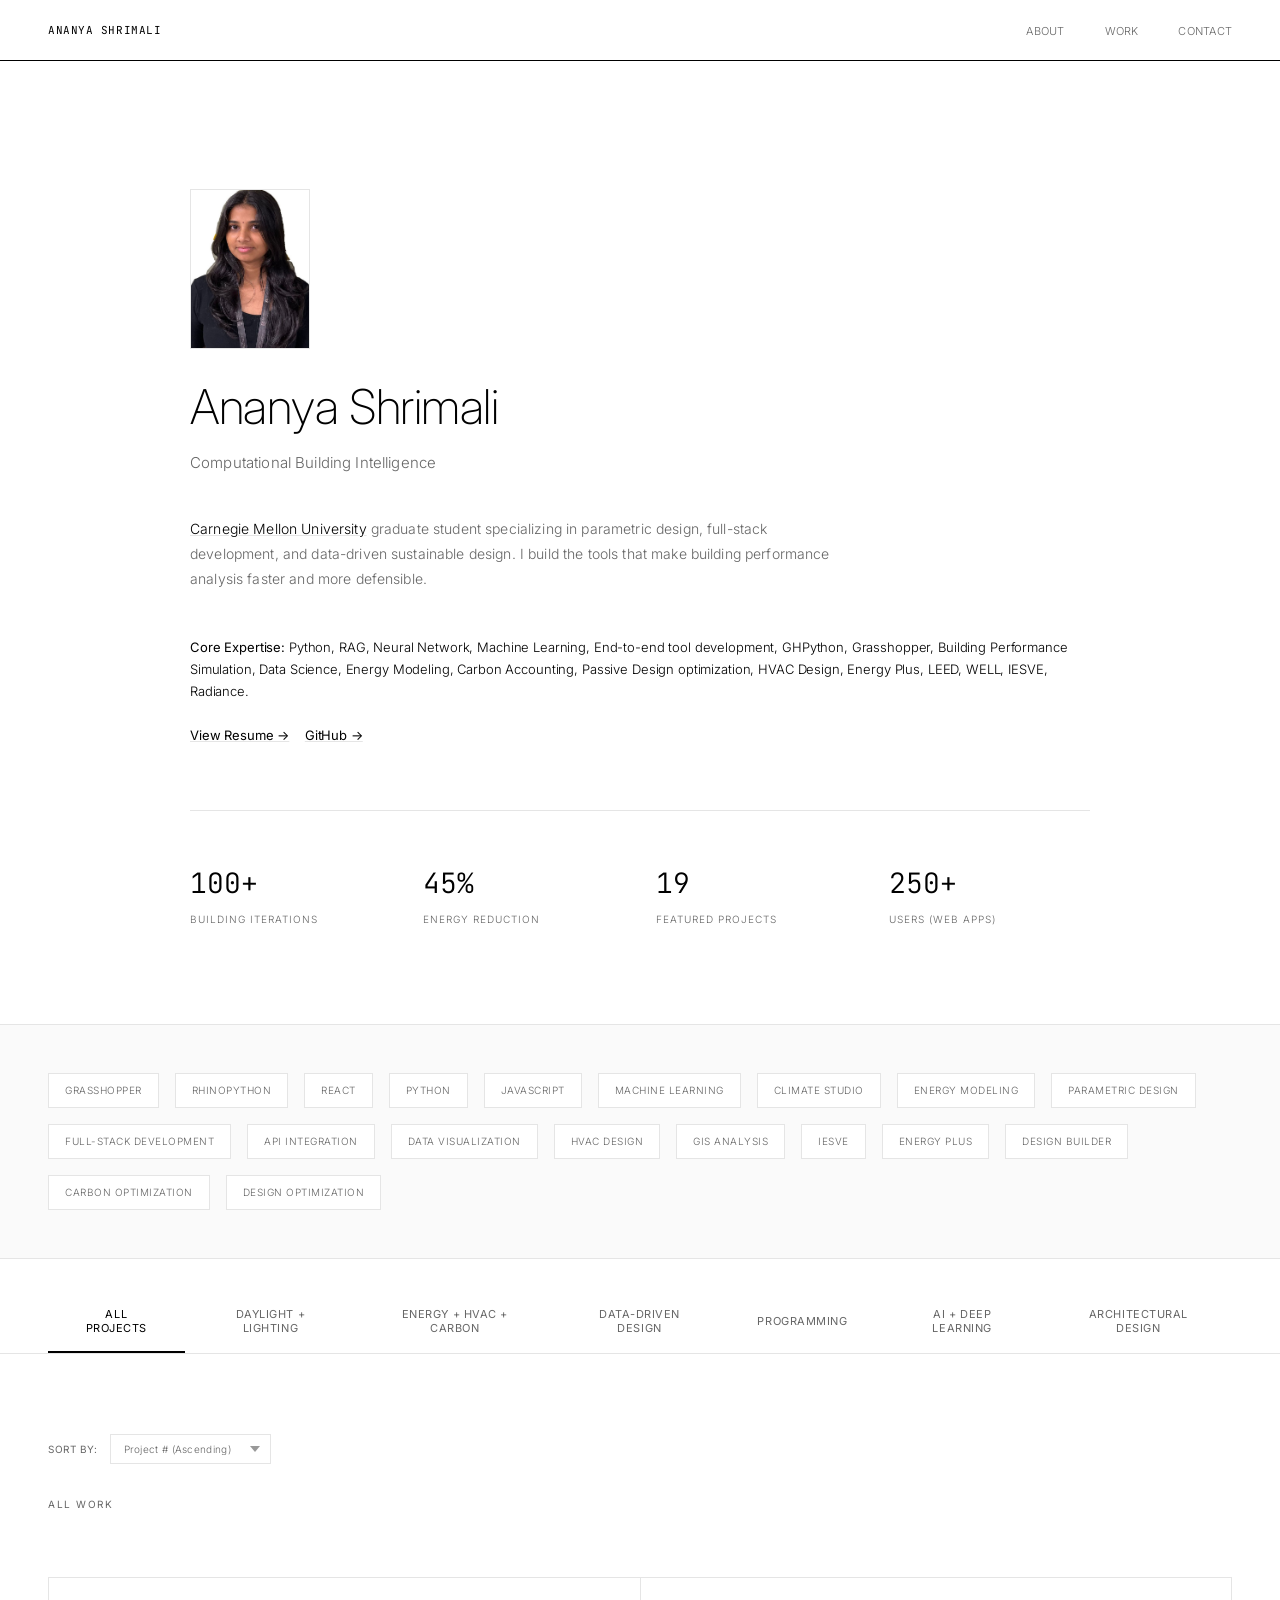
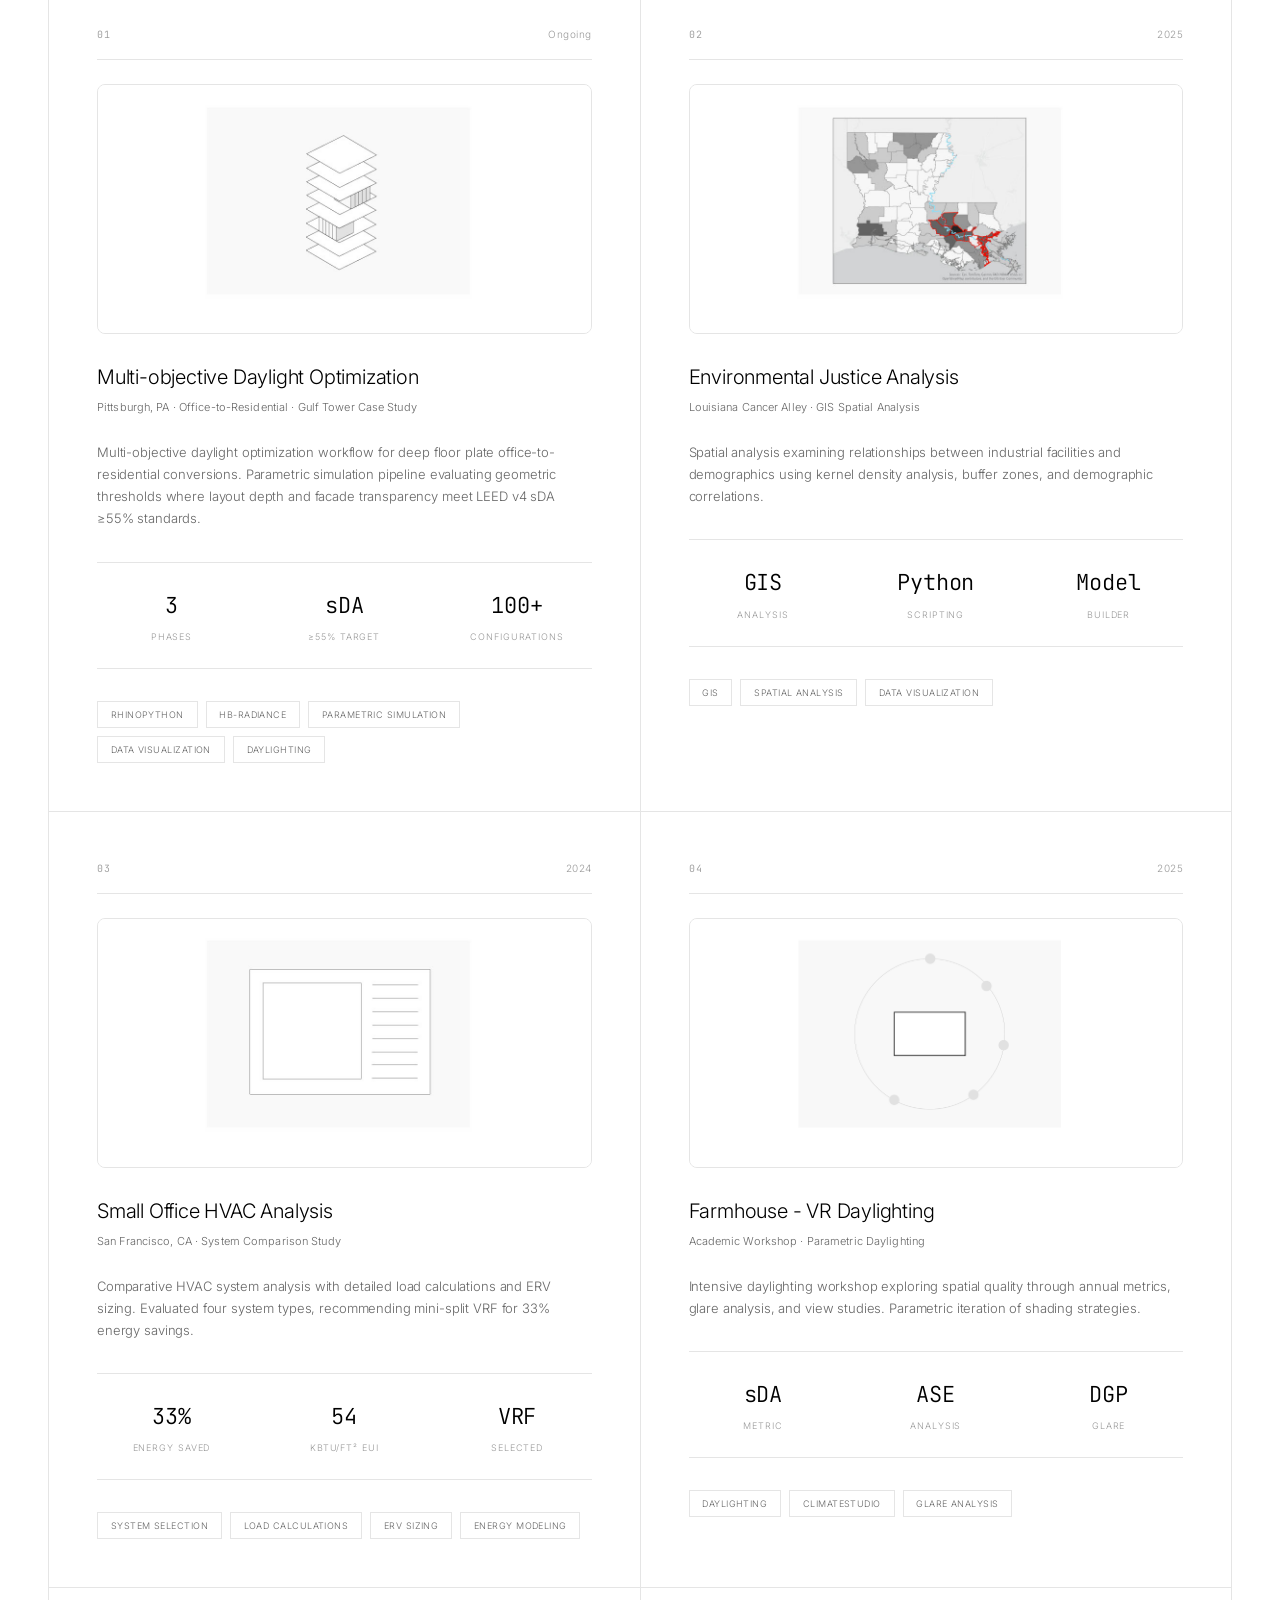
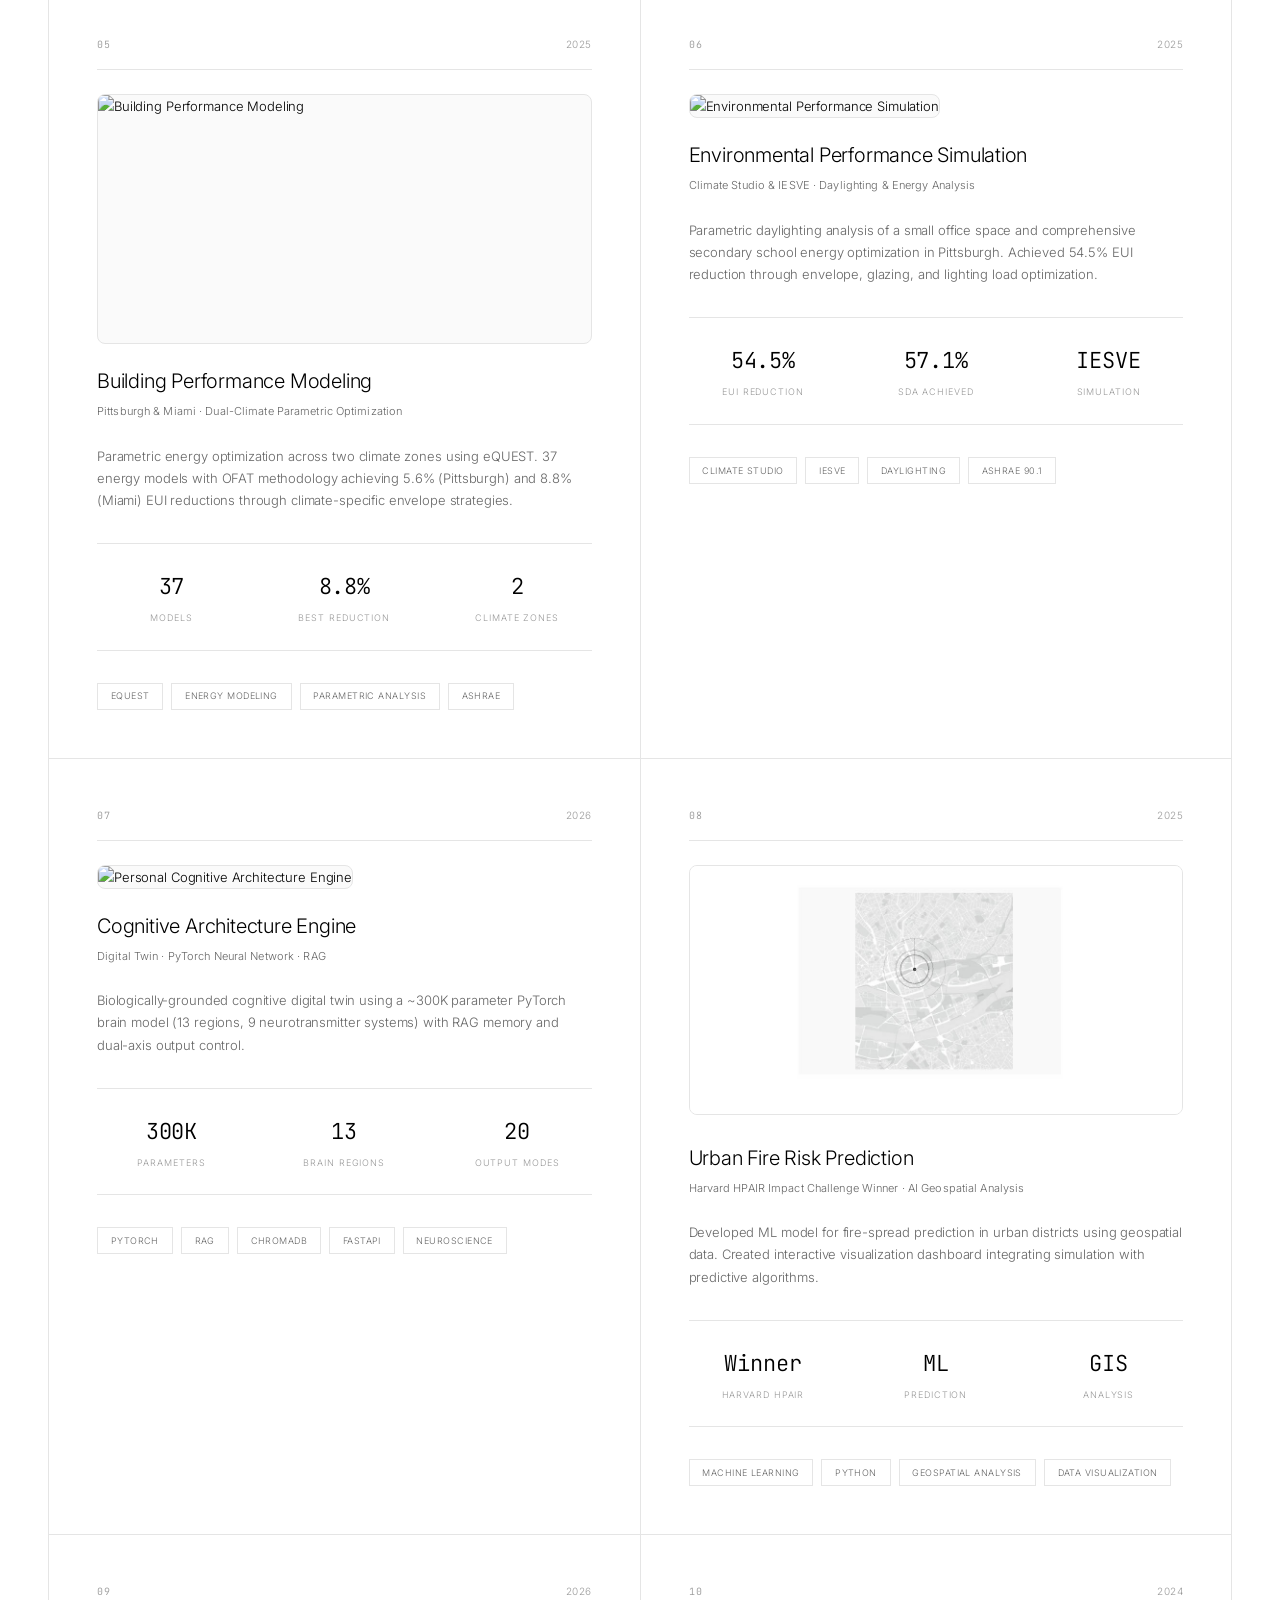
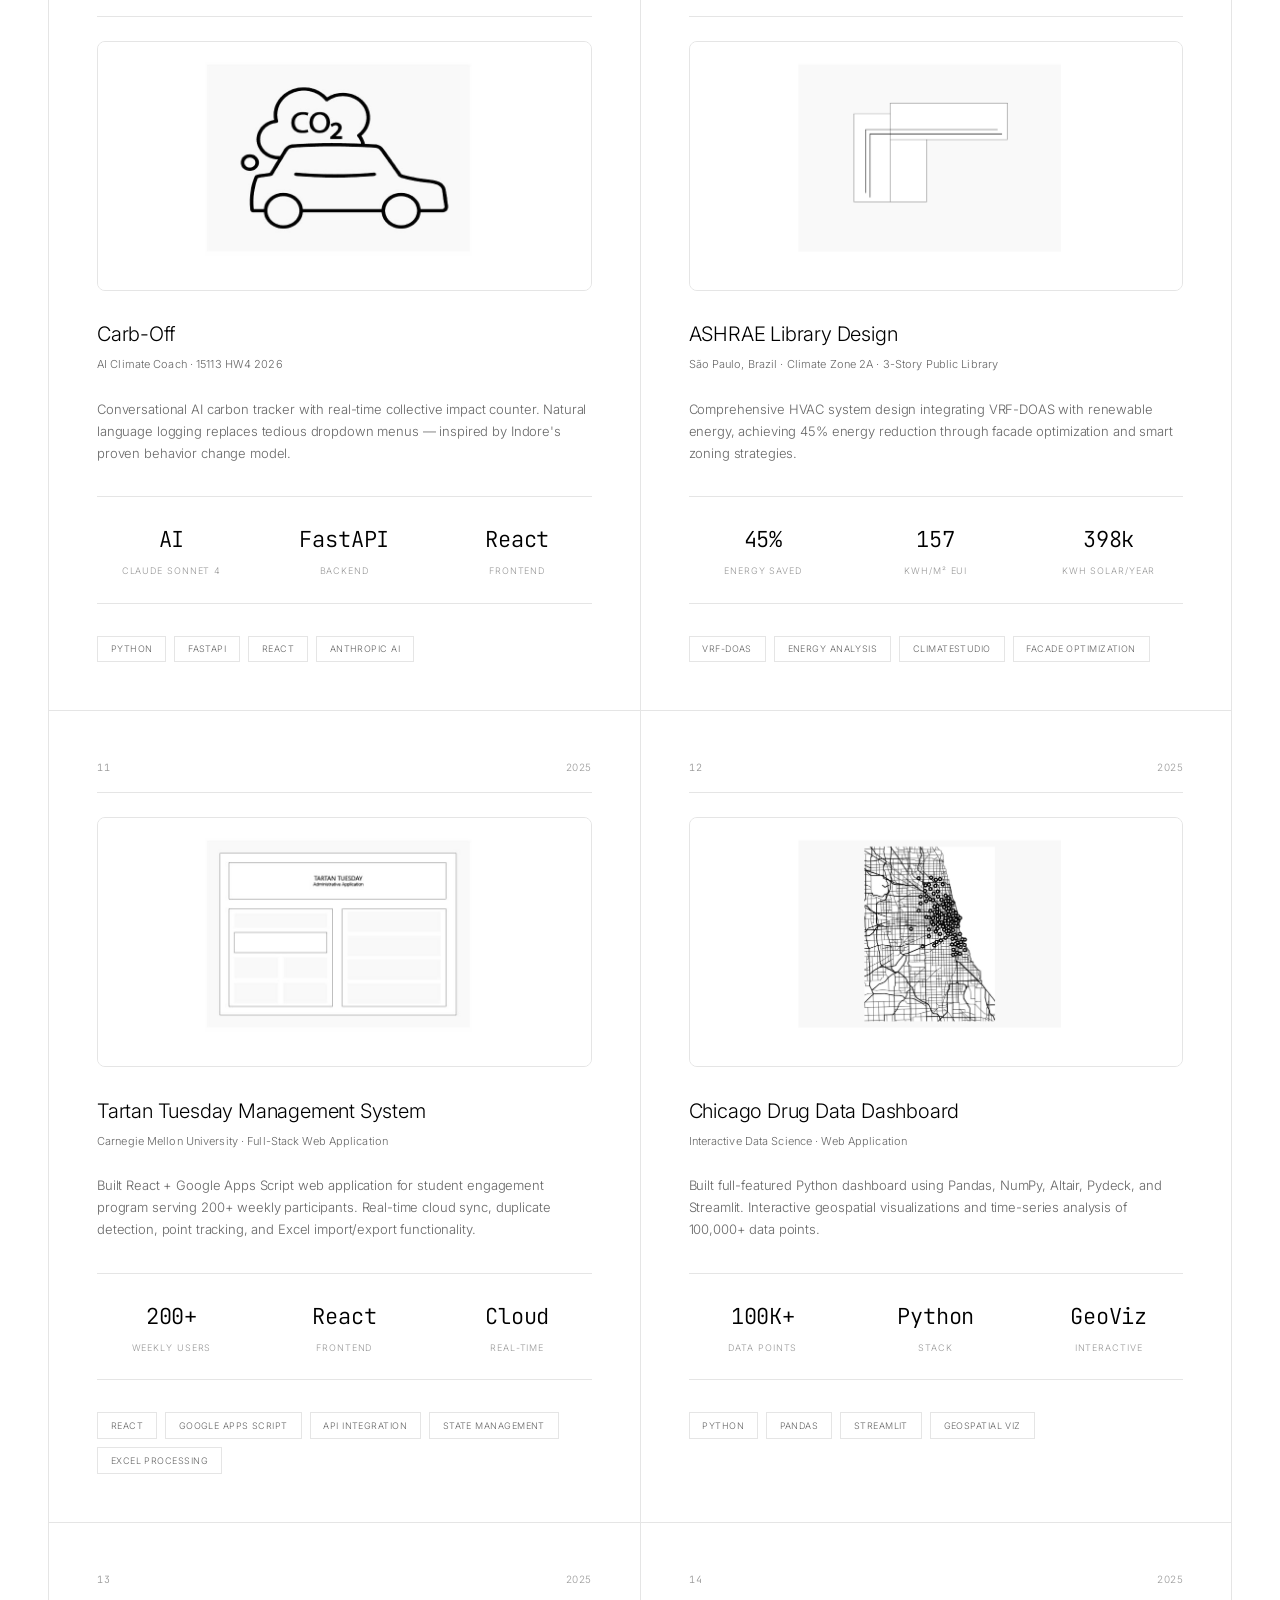
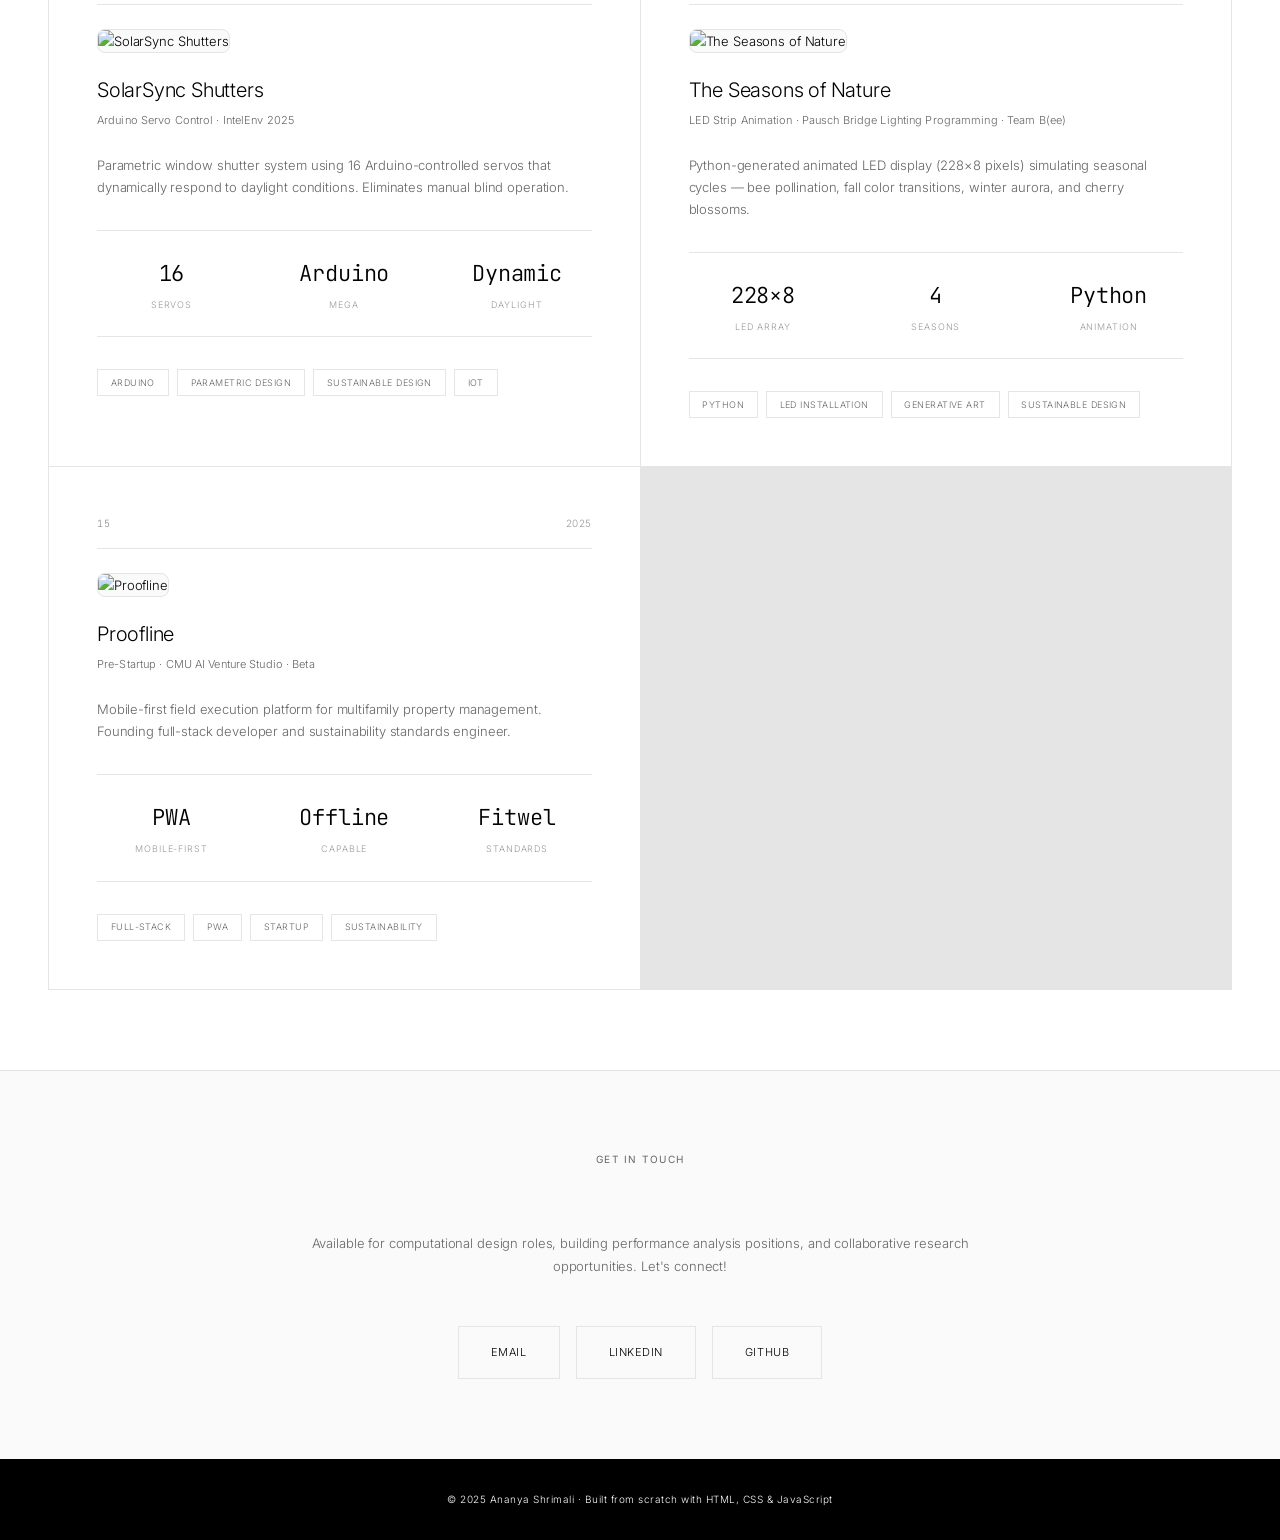
==== commit a02c581f: "Add files via upload" ====
--- a/index.html
+++ b/index.html
@@ -33,9 +33,6 @@
 
     <section class="hero" id="about">
         <div class="hero-content">
-            <!-- asked claude to add the letter hover effect -->
-            <!-- editted text and image names-->
-
             <img src="Images/profile.jpg" alt="Ananya Shrimali" class="hero-photo">
             <h1>
                 <span
@@ -50,7 +47,7 @@
                     data-fact="Skilled in RhinoPython, AI Automation, and Astrology even though I don't completely believe in it.">S</span><span
                     data-fact="Happy to collaborate on computational design projects and watch a thriller together">h</span><span
                     data-fact="Really passionate about optimization in my work as well as general conversations. I hate small talk.">r</span><span
-                    data-fact=" Inspired by the intersection of code, construction, and candies (dark chocolate if you wanna ask me the type).">i</span><span
+                    data-fact="I built a digital‑twin chatbot of my cognition using Retrieval‑Augmented Generation (RAG) over my cognitive functions tendency mapping.">i</span><span
                     data-fact="Maps out everything, including my life from plan-A till plan-appendices">m</span><span
                     data-fact="Amused about being right but also listening when I'm wrong.">a</span><span
                     data-fact="Luminous. Not really, I just love the word. I like low intensity lights or no lights at all.">l</span><span
@@ -59,32 +56,27 @@
             <p class="subtitle">Computational Building Intelligence</p>
             <p class="description">
                 <a href="https://www.cmu.edu" target="_blank"
-                    style="color: var(--primary); text-decoration: underline; text-decoration-color: var(--border);">Carnegie
-                    Mellon University</a> graduate student specializing in parametric design, full-stack development,
-                and data-driven sustainable design.
+                    style="color: var(--primary); text-decoration: underline; text-decoration-color: var(--border);">Carnegie Mellon University</a> graduate student specializing in parametric design, full-stack development, and data-driven sustainable design.
                 I build the tools that make building performance analysis faster and more defensible.
             </p>
             <br><br>
-            <strong style="font-weight: 400;">Core Expertise:</strong> Python, Machine Learning, End-to-end tool development, RhinoPython, Grasshopper, Climate Studio, Data
-            Science, Energy Modeling
+            <strong style="font-weight: 400;">Core Expertise:</strong> Python, RAG, Neural Network, Machine Learning, End-to-end tool development, GHPython, Grasshopper, Building Performance Simulation, Data
+            Science, Energy Modeling, Carbon Accounting, Passive Design optimization, HVAC Design, Energy Plus, LEED, WELL, IESVE, Radiance.
             <br><br>
-            <!-- asked claude to add resume link and updated manually -->
             <a href="#resume"
                 onclick="window.open('https://drive.google.com/file/d/1BqCEEF8ljxbLj-432oF0XXdy8G85-0OQ/view?usp=drive_link', '_blank'); return false;"
                 style="color: var(--primary); text-decoration: underline; text-decoration-color: var(--border); font-weight: 400;">View
-                Resume →</a>
+                Resume &rarr;</a>
             &nbsp;&nbsp;
             <a href="https://github.com/ananyashrimali03" target="_blank"
                 style="color: var(--primary); text-decoration: underline; text-decoration-color: var(--border); font-weight: 400;">GitHub
-                →</a>
-            </p>
-            <!-- asked claude to add chunk for key metrics -->
+                &rarr;</a>
             <div class="hero-metrics">
                 <div class="metric">
                     <div class="metric-value">100+</div>
                     <div class="metric-label">Building Iterations</div>
                 </div>
-                <div class="metric">
+                <div class="metric">    
                     <div class="metric-value">45%</div>
                     <div class="metric-label">Energy Reduction</div>
                 </div>
@@ -137,6 +129,7 @@
             <button class="tab-btn" onclick="switchTab('energy')">Energy + HVAC + Carbon</button>
             <button class="tab-btn" onclick="switchTab('data')">Data-Driven Design</button>
             <button class="tab-btn" onclick="switchTab('programming')">Programming</button>
+            <button class="tab-btn" onclick="switchTab('aiml')">AI + Deep Learning</button>
             <button class="tab-btn" onclick="switchTab('architecture')">Architectural Design</button>
         </div>
     </div>
@@ -157,10 +150,49 @@
                 <h2 class="section-title">All Work</h2>
 
                 <div class="projects-grid">
-                    <!-- Project 01: Environmental Justice Analysis -->
+                    <!-- Project 01: Daylight Optimization Thesis -->
+                    <div class="project-card" onclick="openModal('thesis')">
+                        <div class="project-header">
+                            <span class="project-number">01</span>
+                            <span class="project-year">Ongoing</span>
+                        </div>
+                        <img src="Images/ThesisOut.jpg" alt="Daylight Optimization Thesis" class="project-image">
+                        <h3 class="project-title">Multi-objective Daylight Optimization</h3>
+                        <p class="project-meta">Pittsburgh, PA · Office-to-Residential · Gulf Tower Case Study</p>
+                        <p class="project-description">
+                            Multi-objective daylight optimization workflow for deep floor plate office-to-residential
+                            conversions. Parametric simulation pipeline evaluating geometric thresholds where layout
+                            depth and facade transparency meet LEED v4 sDA &ge;55% standards.
+                        </p>
+
+                        <div class="project-stats">
+                            <div class="stat">
+                                <div class="stat-value">3</div>
+                                <div class="stat-label">Phases</div>
+                            </div>
+                            <div class="stat">
+                                <div class="stat-value">sDA</div>
+                                <div class="stat-label">≥55% Target</div>
+                            </div>
+                            <div class="stat">
+                                <div class="stat-value">100+</div>
+                                <div class="stat-label">Configurations</div>
+                            </div>
+                        </div>
+
+                        <div class="project-tags">
+                            <span class="tag">RhinoPython</span>
+                            <span class="tag">HB-Radiance</span>
+                            <span class="tag">Parametric Simulation</span>
+                            <span class="tag">Data Visualization</span>
+                            <span class="tag">Daylighting</span>
+                        </div>
+                    </div>
+
+                    <!-- Project 02: Environmental Justice Analysis -->
                     <div class="project-card" onclick="openModal('gis')">
                         <div class="project-header">
-                            <span class="project-number">01</span>
+                            <span class="project-number">02</span>
                             <span class="project-year">2025</span>
                         </div>
                         <img src="Images/GISOut.jpg" alt="Environmental Justice Analysis" class="project-image">
@@ -190,45 +222,6 @@
                             <span class="tag">GIS</span>
                             <span class="tag">Spatial Analysis</span>
                             <span class="tag">Data Visualization</span>
-                        </div>
-                    </div>
-
-                    <!-- Project 02: Adaptive Reuse Thesis -->
-                    <div class="project-card" onclick="openModal('thesis')">
-                        <div class="project-header">
-                            <span class="project-number">02</span>
-                            <span class="project-year">Ongoing</span>
-                        </div>
-                        <img src="Images/ThesisOut.jpg" alt="Adaptive Reuse Thesis" class="project-image">
-                        <h3 class="project-title">Adaptive Reuse Thesis</h3>
-                        <p class="project-meta">Pittsburgh, PA · Office-to-Residential · Computational Research</p>
-                        <p class="project-description">
-                            Parametric analysis using RhinoPython + Grasshopper + ML for daylighting optimization
-                            of 1965-1985 office buildings. Automated workflow evaluating spatial daylight autonomy
-                            across 100+ building configurations.
-                        </p>
-
-                        <div class="project-stats">
-                            <div class="stat">
-                                <div class="stat-value">100+</div>
-                                <div class="stat-label">Iterations</div>
-                            </div>
-                            <div class="stat">
-                                <div class="stat-value">ML</div>
-                                <div class="stat-label">Prediction</div>
-                            </div>
-                            <div class="stat">
-                                <div class="stat-value">sDA/ASE</div>
-                                <div class="stat-label">Metrics</div>
-                            </div>
-                        </div>
-
-                        <div class="project-tags">
-                            <span class="tag">RhinoPython</span>
-                            <span class="tag">Grasshopper</span>
-                            <span class="tag">Machine Learning</span>
-                            <span class="tag">ClimateStudio API</span>
-                            <span class="tag">Daylighting</span>
                         </div>
                     </div>
 
@@ -383,10 +376,49 @@
                         </div>
                     </div>
 
-                    <!-- Project 07: Urban Fire Risk Prediction -->
+                    <!-- Project 07: Personal Cognitive Architecture Engine -->
+                    <div class="project-card" onclick="openModal('pcae')">
+                        <div class="project-header">
+                            <span class="project-number">07</span>
+                            <span class="project-year">2026</span>
+                        </div>
+                        <img src="" alt="Personal Cognitive Architecture Engine" class="project-image"
+                            style="background: var(--light-bg);">
+                        <h3 class="project-title">Cognitive Architecture Engine</h3>
+                        <p class="project-meta">Digital Twin · PyTorch Neural Network · RAG</p>
+                        <p class="project-description">
+                            Biologically-grounded cognitive digital twin using a ~300K parameter PyTorch brain model
+                            (13 regions, 9 neurotransmitter systems) with RAG memory and dual-axis output control.
+                        </p>
+
+                        <div class="project-stats">
+                            <div class="stat">
+                                <div class="stat-value">300K</div>
+                                <div class="stat-label">Parameters</div>
+                            </div>
+                            <div class="stat">
+                                <div class="stat-value">13</div>
+                                <div class="stat-label">Brain Regions</div>
+                            </div>
+                            <div class="stat">
+                                <div class="stat-value">20</div>
+                                <div class="stat-label">Output Modes</div>
+                            </div>
+                        </div>
+
+                        <div class="project-tags">
+                            <span class="tag">PyTorch</span>
+                            <span class="tag">RAG</span>
+                            <span class="tag">ChromaDB</span>
+                            <span class="tag">FastAPI</span>
+                            <span class="tag">Neuroscience</span>
+                        </div>
+                    </div>
+
+                    <!-- Project 08: Urban Fire Risk Prediction -->
                     <div class="project-card" onclick="openModal('fire')">
                         <div class="project-header">
-                            <span class="project-number">07</span>
+                            <span class="project-number">08</span>
                             <span class="project-year">2025</span>
                         </div>
                         <img src="Images/HPAIROut.jpg" alt="Urban Fire Risk Prediction" class="project-image">
@@ -421,10 +453,10 @@
                         </div>
                     </div>
 
-                    <!-- Project 08: Carb-Off -->
+                    <!-- Project 09: Carb-Off -->
                     <div class="project-card" onclick="openModal('carboff')">
                         <div class="project-header">
-                            <span class="project-number">08</span>
+                            <span class="project-number">09</span>
                             <span class="project-year">2026</span>
                         </div>
                         <img src="Images/Carbonout.jpg" alt="Carb-Off AI Climate Coach" class="project-image">
@@ -459,10 +491,10 @@
                         </div>
                     </div>
 
-                    <!-- Project 09: ASHRAE Library Design -->
+                    <!-- Project 10: ASHRAE Library Design -->
                     <div class="project-card" onclick="openModal('ashrae')">
                         <div class="project-header">
-                            <span class="project-number">09</span>
+                            <span class="project-number">10</span>
                             <span class="project-year">2024</span>
                         </div>
                         <img src="Images/ASHRAEOut.jpg" alt="ASHRAE Library Design" class="project-image">
@@ -496,10 +528,10 @@
                         </div>
                     </div>
 
-                    <!-- Project 10: Tartan Tuesday Management System -->
+                    <!-- Project 11: Tartan Tuesday Management System -->
                     <div class="project-card" onclick="openModal('tartan')">
                         <div class="project-header">
-                            <span class="project-number">10</span>
+                            <span class="project-number">11</span>
                             <span class="project-year">2025</span>
                         </div>
                         <img src="Images/TartanOut.jpg" alt="Tartan Tuesday Management System" class="project-image">
@@ -535,10 +567,10 @@
                         </div>
                     </div>
 
-                    <!-- Project 11: Chicago Drug Data Dashboard -->
+                    <!-- Project 12: Chicago Drug Data Dashboard -->
                     <div class="project-card" onclick="openModal('chicago')">
                         <div class="project-header">
-                            <span class="project-number">11</span>
+                            <span class="project-number">12</span>
                             <span class="project-year">2025</span>
                         </div>
                         <img src="Images/DrugDataOut.jpg" alt="Chicago Drug Data Dashboard" class="project-image">
@@ -572,10 +604,10 @@
                         </div>
                     </div>
 
-                    <!-- Project 12: SolarSync Shutters -->
+                    <!-- Project 13: SolarSync Shutters -->
                     <div class="project-card" onclick="openModal('solarsync')">
                         <div class="project-header">
-                            <span class="project-number">12</span>
+                            <span class="project-number">13</span>
                             <span class="project-year">2025</span>
                         </div>
                         <img src="" alt="SolarSync Shutters" class="project-image"
@@ -610,10 +642,10 @@
                         </div>
                     </div>
 
-                    <!-- Project 13: Seasons of Nature -->
+                    <!-- Project 14: Seasons of Nature -->
                     <div class="project-card" onclick="openModal('seasons')">
                         <div class="project-header">
-                            <span class="project-number">13</span>
+                            <span class="project-number">14</span>
                             <span class="project-year">2025</span>
                         </div>
                         <img src="" alt="The Seasons of Nature" class="project-image"
@@ -648,10 +680,10 @@
                         </div>
                     </div>
 
-                    <!-- Project 14: Proofline -->
+                    <!-- Project 15: Proofline -->
                     <div class="project-card" onclick="openModal('proofline')">
                         <div class="project-header">
-                            <span class="project-number">14</span>
+                            <span class="project-number">15</span>
                             <span class="project-year">2025</span>
                         </div>
                         <img src="" alt="Proofline" class="project-image"
@@ -699,31 +731,31 @@
                             <span class="project-number">01</span>
                             <span class="project-year">Ongoing</span>
                         </div>
-                        <img src="Images/ThesisOut.jpg" alt="Adaptive Reuse Thesis" class="project-image">
-                        <h3 class="project-title">Adaptive Reuse Thesis</h3>
-                        <p class="project-meta">Daylighting Analysis · Office-to-Residential</p>
-                        <p class="project-description">
-                            ML-driven daylighting optimization of 1965-1985 office buildings using sDA/ASE metrics
-                            and parametric iteration.
+                        <img src="Images/ThesisOut.jpg" alt="Daylight Optimization Thesis" class="project-image">
+                        <h3 class="project-title">Multi-objective Daylight Optimization</h3>
+                        <p class="project-meta">Deep Floor Plate O2R · Gulf Tower, Pittsburgh</p>
+                        <p class="project-description">
+                            Parametric simulation workflow identifying geometric thresholds where layout depth
+                            and facade transparency meet residential daylighting standards (LEED v4 sDA &ge;55%).
                         </p>
                         <div class="project-stats">
                             <div class="stat">
                                 <div class="stat-value">100+</div>
-                                <div class="stat-label">Iterations</div>
+                                <div class="stat-label">Configurations</div>
                             </div>
                             <div class="stat">
                                 <div class="stat-value">sDA</div>
-                                <div class="stat-label">Metric</div>
-                            </div>
-                            <div class="stat">
-                                <div class="stat-value">ASE</div>
-                                <div class="stat-label">Analysis</div>
+                                <div class="stat-label">≥55% Target</div>
+                            </div>
+                            <div class="stat">
+                                <div class="stat-value">3</div>
+                                <div class="stat-label">Phases</div>
                             </div>
                         </div>
                         <div class="project-tags">
                             <span class="tag">Daylighting</span>
-                            <span class="tag">ClimateStudio</span>
-                            <span class="tag">Machine Learning</span>
+                            <span class="tag">HB-Radiance</span>
+                            <span class="tag">Parametric Simulation</span>
                         </div>
                     </div>
 
@@ -1103,21 +1135,21 @@
                             <span class="project-number">02</span>
                             <span class="project-year">Ongoing</span>
                         </div>
-                        <img src="Images/ThesisOut.jpg" alt="Adaptive Reuse Thesis" class="project-image">
-                        <h3 class="project-title">Adaptive Reuse Thesis</h3>
-                        <p class="project-meta">ML-Driven Optimization · Computational Research</p>
-                        <p class="project-description">
-                            Machine learning prediction models for daylighting performance across 100+
-                            parametric iterations.
+                        <img src="Images/ThesisOut.jpg" alt="Daylight Optimization Thesis" class="project-image">
+                        <h3 class="project-title">Multi-objective Daylight Optimization</h3>
+                        <p class="project-meta">Simulation Data Pipeline · Interactive Visualization</p>
+                        <p class="project-description">
+                            Automated simulation pipeline and interactive data visualization tool for
+                            multi-objective daylight optimization across 100+ parametric configurations.
                         </p>
                         <div class="project-stats">
                             <div class="stat">
                                 <div class="stat-value">100+</div>
-                                <div class="stat-label">Iterations</div>
-                            </div>
-                            <div class="stat">
-                                <div class="stat-value">ML</div>
-                                <div class="stat-label">Prediction</div>
+                                <div class="stat-label">Configurations</div>
+                            </div>
+                            <div class="stat">
+                                <div class="stat-value">Python</div>
+                                <div class="stat-label">Pipeline</div>
                             </div>
                             <div class="stat">
                                 <div class="stat-value">sDA/ASE</div>
@@ -1125,9 +1157,9 @@
                             </div>
                         </div>
                         <div class="project-tags">
-                            <span class="tag">Machine Learning</span>
-                            <span class="tag">RhinoPython</span>
-                            <span class="tag">Data Analysis</span>
+                            <span class="tag">Python</span>
+                            <span class="tag">HB-Radiance</span>
+                            <span class="tag">Data Visualization</span>
                         </div>
                     </div>
 
@@ -1394,6 +1426,113 @@
                             <span class="tag">Full-Stack</span>
                             <span class="tag">PWA</span>
                             <span class="tag">Startup</span>
+                        </div>
+                    </div>
+                </div>
+            </div>
+
+            <!-- AI + Deep Learning Tab -->
+            <div id="aiml-content" class="tab-content">
+                <h2 class="section-title">AI + Deep Learning</h2>
+
+                <div class="projects-grid">
+                    <div class="project-card" onclick="openModal('pcae')">
+                        <div class="project-header">
+                            <span class="project-number">01</span>
+                            <span class="project-year">2026</span>
+                        </div>
+                        <img src="" alt="Personal Cognitive Architecture Engine" class="project-image"
+                            style="background: var(--light-bg);">
+                        <h3 class="project-title">Cognitive Architecture Engine</h3>
+                        <p class="project-meta">Biologically-Grounded Digital Twin · PyTorch + RAG</p>
+                        <p class="project-description">
+                            A ~300K parameter neural network modeling 13 brain regions and 9 neurotransmitter
+                            systems, with ChromaDB RAG memory and a 5-level &times; 4-tier output control matrix.
+                        </p>
+                        <div class="project-stats">
+                            <div class="stat">
+                                <div class="stat-value">300K</div>
+                                <div class="stat-label">Parameters</div>
+                            </div>
+                            <div class="stat">
+                                <div class="stat-value">13</div>
+                                <div class="stat-label">Brain Regions</div>
+                            </div>
+                            <div class="stat">
+                                <div class="stat-value">20</div>
+                                <div class="stat-label">Output Modes</div>
+                            </div>
+                        </div>
+                        <div class="project-tags">
+                            <span class="tag">PyTorch</span>
+                            <span class="tag">RAG</span>
+                            <span class="tag">ChromaDB</span>
+                            <span class="tag">Gemini 1.5 Pro</span>
+                            <span class="tag">FastAPI</span>
+                        </div>
+                    </div>
+
+                    <div class="project-card" onclick="openModal('fire')">
+                        <div class="project-header">
+                            <span class="project-number">02</span>
+                            <span class="project-year">2025</span>
+                        </div>
+                        <img src="Images/HPAIROut.jpg" alt="Urban Fire Risk Prediction" class="project-image">
+                        <h3 class="project-title">Urban Fire Risk Prediction</h3>
+                        <p class="project-meta">Harvard HPAIR Winner · ML Geospatial</p>
+                        <p class="project-description">
+                            ML model for fire-spread prediction using geospatial data and simulation-based analysis.
+                        </p>
+                        <div class="project-stats">
+                            <div class="stat">
+                                <div class="stat-value">Winner</div>
+                                <div class="stat-label">Harvard HPAIR</div>
+                            </div>
+                            <div class="stat">
+                                <div class="stat-value">ML</div>
+                                <div class="stat-label">Prediction</div>
+                            </div>
+                            <div class="stat">
+                                <div class="stat-value">GIS</div>
+                                <div class="stat-label">Analysis</div>
+                            </div>
+                        </div>
+                        <div class="project-tags">
+                            <span class="tag">Machine Learning</span>
+                            <span class="tag">Python</span>
+                            <span class="tag">Geospatial</span>
+                        </div>
+                    </div>
+
+                    <div class="project-card" onclick="openModal('carboff')">
+                        <div class="project-header">
+                            <span class="project-number">03</span>
+                            <span class="project-year">2026</span>
+                        </div>
+                        <img src="Images/Carbonout.jpg" alt="Carb-Off AI Climate Coach" class="project-image">
+                        <h3 class="project-title">Carb-Off</h3>
+                        <p class="project-meta">AI Carbon Tracker · Conversational AI</p>
+                        <p class="project-description">
+                            Conversational AI carbon tracker with real-time collective impact counter.
+                        </p>
+                        <div class="project-stats">
+                            <div class="stat">
+                                <div class="stat-value">AI</div>
+                                <div class="stat-label">Conversational</div>
+                            </div>
+                            <div class="stat">
+                                <div class="stat-value">NLP</div>
+                                <div class="stat-label">Logging</div>
+                            </div>
+                            <div class="stat">
+                                <div class="stat-value">Real-time</div>
+                                <div class="stat-label">Impact</div>
+                            </div>
+                        </div>
+                        <div class="project-tags">
+                            <span class="tag">AI</span>
+                            <span class="tag">NLP</span>
+                            <span class="tag">Carbon Tracking</span>
                         </div>
                     </div>
                 </div>
@@ -1599,30 +1738,133 @@
     <div id="thesisModal" class="modal">
         <div class="modal-content">
             <button class="modal-close" onclick="closeModal('thesis')">&times;</button>
-            <h2 class="modal-title">Adaptive Reuse: Office-to-Residential Conversions</h2>
-            <img src="Images/thesis-detail.jpg" alt="Thesis Research Detail" class="modal-image">
-
-            <div class="modal-section">
-                <h3>Overview</h3>
-                <p>
-                    Thesis research focusing on adaptive reuse of Pittsburgh office buildings from 1965-1985,
-                    analyzing residential conversion potential with emphasis on daylighting performance.
-                </p>
-            </div>
-
-            <div class="highlight-box">
-                <h3>Research Focus</h3>
-                <ul>
-                    <li>Parametric building iterations using RhinoPython scripts</li>
-                    <li>Comprehensive daylighting analysis via ClimateStudio API</li>
-                    <li>Machine learning for spatial daylight autonomy prediction</li>
-                    <li>Evaluation of 100+ building configurations</li>
+            <h2 class="modal-title">Multi-objective Daylight Optimization for Deep Floor Plate O2R Conversions</h2>
+            <img src="Images/thesis_methodology.png" alt="Thesis Methodology Overview" class="modal-image" loading="lazy">
+
+            <div class="modal-section">
+                <h3>Project Overview</h3>
+                <p>
+                    <strong>Type:</strong> Master's Thesis &mdash; Computational Building Performance<br>
+                    <strong>Duration:</strong> Spring 2026 (Ongoing)<br>
+                    <strong>Location:</strong> Pittsburgh, PA &mdash; Gulf Tower Case Study<br>
+                    <strong>Advisor:</strong> Prof. Dr. Yiqun Pan<br>
+                    <strong>Scope:</strong> Pre-Design &amp; Schematic Design Phase
+                </p>
+            </div>
+
+            <div class="modal-section">
+                <h3>Context: Office Floor Plate Typologies</h3>
+                <p>
+                    Office building floor plates have evolved through several shapes over time. While I, U, L,
+                    and H typologies have seen successful residential conversions, deep rectangular floor plates
+                    remain the most challenging &mdash; and are the focus of this thesis.
+                </p>
+                <img src="Images/thesis_typologies.png" alt="Office Floor Plate Typologies" class="modal-image" loading="lazy">
+                <img src="Images/thesis_o2r_conversions.png" alt="Planned and Completed O2R Conversions" class="modal-image" loading="lazy">
+            </div>
+
+            <div class="modal-section">
+                <h3>Case Study: Gulf Tower, Pittsburgh</h3>
+                <p>
+                    Art Deco high-rise (1932) with a rectangular deep floor plate (~192 ft &times; 132 ft) in
+                    Downtown Pittsburgh, with floor plate depths of ~60 ft on one side and ~45 ft on the other.
+                    Currently proposed for office-to-residential conversion with funded development backing.
+                </p>
+                <img src="Images/thesis_gulf_tower.png" alt="Gulf Tower, Downtown Pittsburgh" class="modal-image" loading="lazy">
+                <img src="Images/thesis_floorplate.png" alt="Floor Plate Depth Comparison &mdash; Gulf Tower vs. One Canada Square" class="modal-image" loading="lazy">
+            </div>
+
+            <div class="modal-section">
+                <h3>Problem Statement</h3>
+                <p>
+                    One of the primary technical barriers to converting deep floor plate office buildings into
+                    residential spaces is daylighting performance in interior dark zones. Office buildings feature
+                    deep floor plates and central service cores that create areas unsuitable for residential living.
+                    Achieving residential standards (LEED v4 sDA &ge;55%) is difficult in zones more than
+                    30&ndash;35 feet from exterior windows.
+                </p>
+                <img src="Images/thesis_dark_zones.png" alt="Daylight Zone vs. Dark Zone Analysis" class="modal-image" loading="lazy">
+                <p style="font-size: 11px; color: #888; margin-top: 0.5rem;">Ref: Jiyoon Lee in <em>How to Tailor 50-story Office</em>, Harvard GSD 2023</p>
+            </div>
+
+            <div class="highlight-box">
+                <h3>Hypothesis</h3>
+                <p>
+                    The feasibility of converting deep-plan office buildings into residential spaces is determined
+                    by the specific geometric threshold beyond the standard 45 ft where layout depth and facade
+                    transparency intersect to meet minimum daylighting autonomy standards.
+                </p>
+            </div>
+
+            <div class="modal-section">
+                <h3>Methodology &mdash; Phase 1 (Completed)</h3>
+                <p>
+                    Developed an early-stage parametric workflow to understand the maximum livable daylight
+                    threshold achievable through combinations of unit depth and facade transparency.
+                    Unlike typical office daylighting studies that simulate the entire floor plate as one zone,
+                    this approach subdivides into individual dwelling units &mdash; each with different depth,
+                    orientation, ceiling height, and WWR.
+                </p>
+                <div style="display: flex; gap: 1rem; margin-top: 1rem;">
+                    <img src="Images/thesis_unit_module.png" alt="Unit Module &mdash; Parametric Variability" class="modal-image" loading="lazy" style="width: 48%; height: auto; margin: 0;">
+                    <img src="Images/Pipeline.gif" alt="Simulation Data Pipeline" class="modal-image" loading="lazy" style="width: 48%; height: auto; margin: 0;">
+                </div>
+            </div>
+
+            <div class="modal-section">
+                <h3>Methodology &mdash; Phase 2 (Ongoing)</h3>
+                <p>
+                    Developed the <strong>O2R Daylight Advisor</strong> &mdash; an interactive decision framework
+                    that ingests HB-Radiance simulation output and lets architects explore multi-objective
+                    daylight optimization in real time. The tool has four integrated views:
+                </p>
+                <ul>
+                    <li><strong>Feasibility Assessment</strong> &mdash; Set inherited building constraints (orientation,
+                        min WWR, max unit depth) and instantly see which configurations achieve LEED v4 compliance
+                        (sDA &ge;55%, ASE &le;10%)</li>
+                    <li><strong>Cost-Tier Comparison</strong> &mdash; Interventions grouped by renovation cost to find
+                        the point of diminishing returns where higher glazing spend no longer improves sDA</li>
+                    <li><strong>Parallel Coordinates</strong> &mdash; Brush-filter across all 10 input parameters
+                        simultaneously to discover non-obvious facade transparency combinations</li>
+                    <li><strong>Orientation Advisor</strong> &mdash; Facades ranked by average sDA with best-performing
+                        configuration for each, guiding which side to prioritize for habitable rooms</li>
+                </ul>
+                <div style="margin-top: 1.5rem; margin-bottom: 1.5rem; text-align: center;">
+                    <a href="https://ananyashrimali03.github.io/Daylight-Advisor/" target="_blank"
+                       style="display: inline-block; background: #000; color: #fff; padding: 1rem 2.5rem;
+                              text-decoration: none; font-size: 13px; font-weight: 500; letter-spacing: 0.1em;
+                              text-transform: uppercase; border: 2px solid #000; transition: all 0.25s;
+                              font-family: 'Inter', sans-serif;"
+                       onmouseover="this.style.background='#fff';this.style.color='#000';"
+                       onmouseout="this.style.background='#000';this.style.color='#fff';">
+                       Launch O2R Daylight Advisor &rarr;</a>
+                </div>
+                <img src="Images/thesis_dataviz.gif" alt="Daylight Explorer &mdash; Interactive Data Visualization Tool" class="modal-image" loading="lazy">
+                <img src="Images/CSV Automation.png" alt="CSV Automation Pipeline" class="modal-image" loading="lazy">
+                <img src="Images/Pipeline.gif" alt="Simulation &amp; Data Pipeline Workflow" class="modal-image" loading="lazy">
+                <img src="Images/thesis_hero.gif" alt="O2R Daylight Advisor &mdash; Full Workflow Demo" class="modal-image" loading="lazy">
+            </div>
+
+            <div class="modal-section">
+                <h3>Methodology &mdash; Phase 3 (Final Steps)</h3>
+                <p>
+                    Based on tool results, creating a schematic residential unit layout along with
+                    facade transparency recommendations for optimum daylight performance.
+                </p>
+            </div>
+
+            <div class="highlight-box">
+                <h3>Expected Outcomes</h3>
+                <ul>
+                    <li>Facade transparency recommendations: WWR 70&ndash;90%, VT up to 0.70, SHGC tuning (Solarban 70XL candidate)</li>
+                    <li>Floor plate layout strategies achieving higher spatial daylight autonomy beyond the assumed 45 ft threshold</li>
+                    <li>An interactive decision framework for architects in early-stage O2R conversion design</li>
                 </ul>
             </div>
 
             <div class="modal-section">
                 <h3>Tools & Technologies</h3>
-                <p><strong>Rhino, Grasshopper, RhinoPython, ClimateStudio API, Machine Learning, Python</strong></p>
+                <p><strong>Rhino, Grasshopper, RhinoPython, HB-Radiance, Python, Interactive Data Visualization</strong></p>
             </div>
         </div>
     </div>
@@ -3601,6 +3843,102 @@
         </div>
     </div>
 
+    <div id="pcaeModal" class="modal">
+        <div class="modal-content">
+            <button class="modal-close" onclick="closeModal('pcae')">&times;</button>
+            <h2 class="modal-title">Personal Cognitive Architecture Engine (PCAE)</h2>
+
+            <div class="modal-section">
+                <h3>Project Overview</h3>
+                <p>
+                    <strong>Type:</strong> Independent Research &mdash; Computational Neuroscience + AI<br>
+                    <strong>Duration:</strong> March 2026<br>
+                    <strong>Scale:</strong> ~3,300 lines across 5 source files + 937-line cognitive architecture spec<br>
+                    <strong>Model:</strong> ~300K parameter PyTorch neural network (CPU-trainable)
+                </p>
+            </div>
+
+            <div class="modal-section">
+                <h3>Concept</h3>
+                <p>
+                    A digital twin system that computationally models an individual's cognitive architecture
+                    using a biologically-grounded neural network. Unlike conventional AI persona systems that
+                    replicate surface-level speech patterns, PCAE models the underlying neural machinery that
+                    produces thought, emotion, and behavior. The system functions simultaneously as a
+                    communication translator, cognitive diagnostic tool, and self-awareness instrument.
+                </p>
+            </div>
+
+            <div class="highlight-box">
+                <h3>System Architecture</h3>
+                <ul>
+                    <li><strong>Stage 1 &mdash; Memory:</strong> ChromaDB semantic similarity search retrieves
+                        top 5 relevant memories from 12 foundational cognitive documents across 10 modules</li>
+                    <li><strong>Stage 2 &mdash; Neural:</strong> PyTorch model processes input through 13
+                        biologically-ordered brain regions with 9 neurotransmitter channels (~50ms to ~700ms
+                        simulated propagation)</li>
+                    <li><strong>Stage 3 &mdash; Prompt:</strong> Assembles brain state, memories, and
+                        communication protocol based on truth level + audience tier</li>
+                    <li><strong>Stage 4 &mdash; Generation:</strong> Gemini 1.5 Pro produces final articulated
+                        response calibrated to the selected output mode</li>
+                </ul>
+            </div>
+
+            <div class="modal-section">
+                <h3>Neural Brain Model</h3>
+                <p>
+                    The PyTorch model mirrors biological neural signal propagation through 8 processing stages.
+                    Input text is embedded via all-MiniLM-L6-v2 (384 dimensions), then processed sequentially
+                    through 13 specialized brain region modules: Thalamus, Amygdala, Hypothalamus, Temporal &amp;
+                    Parietal cortex, Prefrontal Cortex (4 sub-regions), Hippocampus, DMN, Insula, Mirror Neurons,
+                    Basal Ganglia, Cerebellum, and Language Center. Each forward pass outputs a BrainState
+                    containing region activations, NT levels, and cognitive readouts (valence, arousal, stress,
+                    speech readiness, dissociation, simulation load).
+                </p>
+            </div>
+
+            <div class="highlight-box">
+                <h3>Dual-Axis Output Control</h3>
+                <p>
+                    The same raw thought produces dramatically different outputs depending on two independent
+                    control axes &mdash; creating a 4 &times; 5 matrix of 20 distinct communication protocols:
+                </p>
+                <ul>
+                    <li><strong>5 Truth Levels:</strong> Executive Interface &rarr; Strategic Advisor &rarr;
+                        Balanced Direct &rarr; Raw Diagnostic &rarr; Unsparing Mirror</li>
+                    <li><strong>4 Audience Tiers:</strong> Public API &rarr; Inner Circle &rarr;
+                        Private Sanctum &rarr; Admin / Root (full system logs)</li>
+                </ul>
+            </div>
+
+            <div class="modal-section">
+                <h3>Training</h3>
+                <p>
+                    300 epochs using AdamW with cosine annealing. Loss combines four components: region activation
+                    BCE (1.0), neuroscience wiring constraints enforcing 7 biological rules (0.5), NT baseline
+                    anchoring (0.3), and contrastive brain vector clustering (0.2). The architecture is
+                    neuroscience-defined; individual parameterization via cognitive profile data sets gains,
+                    thresholds, and biases &mdash; the same model class can represent any person.
+                </p>
+            </div>
+
+            <div class="modal-section">
+                <h3>Frontend</h3>
+                <p>
+                    Dark-theme single-page chat interface with a live brain state visualization showing
+                    13 color-coded region activation bars and 6 cognitive readout gauges (valence, arousal,
+                    speech readiness, action readiness, dissociation, dlPFC load). Sidebar contains audience
+                    tier selector, truth level slider, and memory input panel.
+                </p>
+            </div>
+
+            <div class="modal-section">
+                <h3>Tools & Technologies</h3>
+                <p><strong>PyTorch, ChromaDB, all-MiniLM-L6-v2, Google Gemini 1.5 Pro, FastAPI, Uvicorn, Vanilla HTML/CSS/JS</strong></p>
+            </div>
+        </div>
+    </div>
+
     <script src="script.js"></script>
 </body>
 
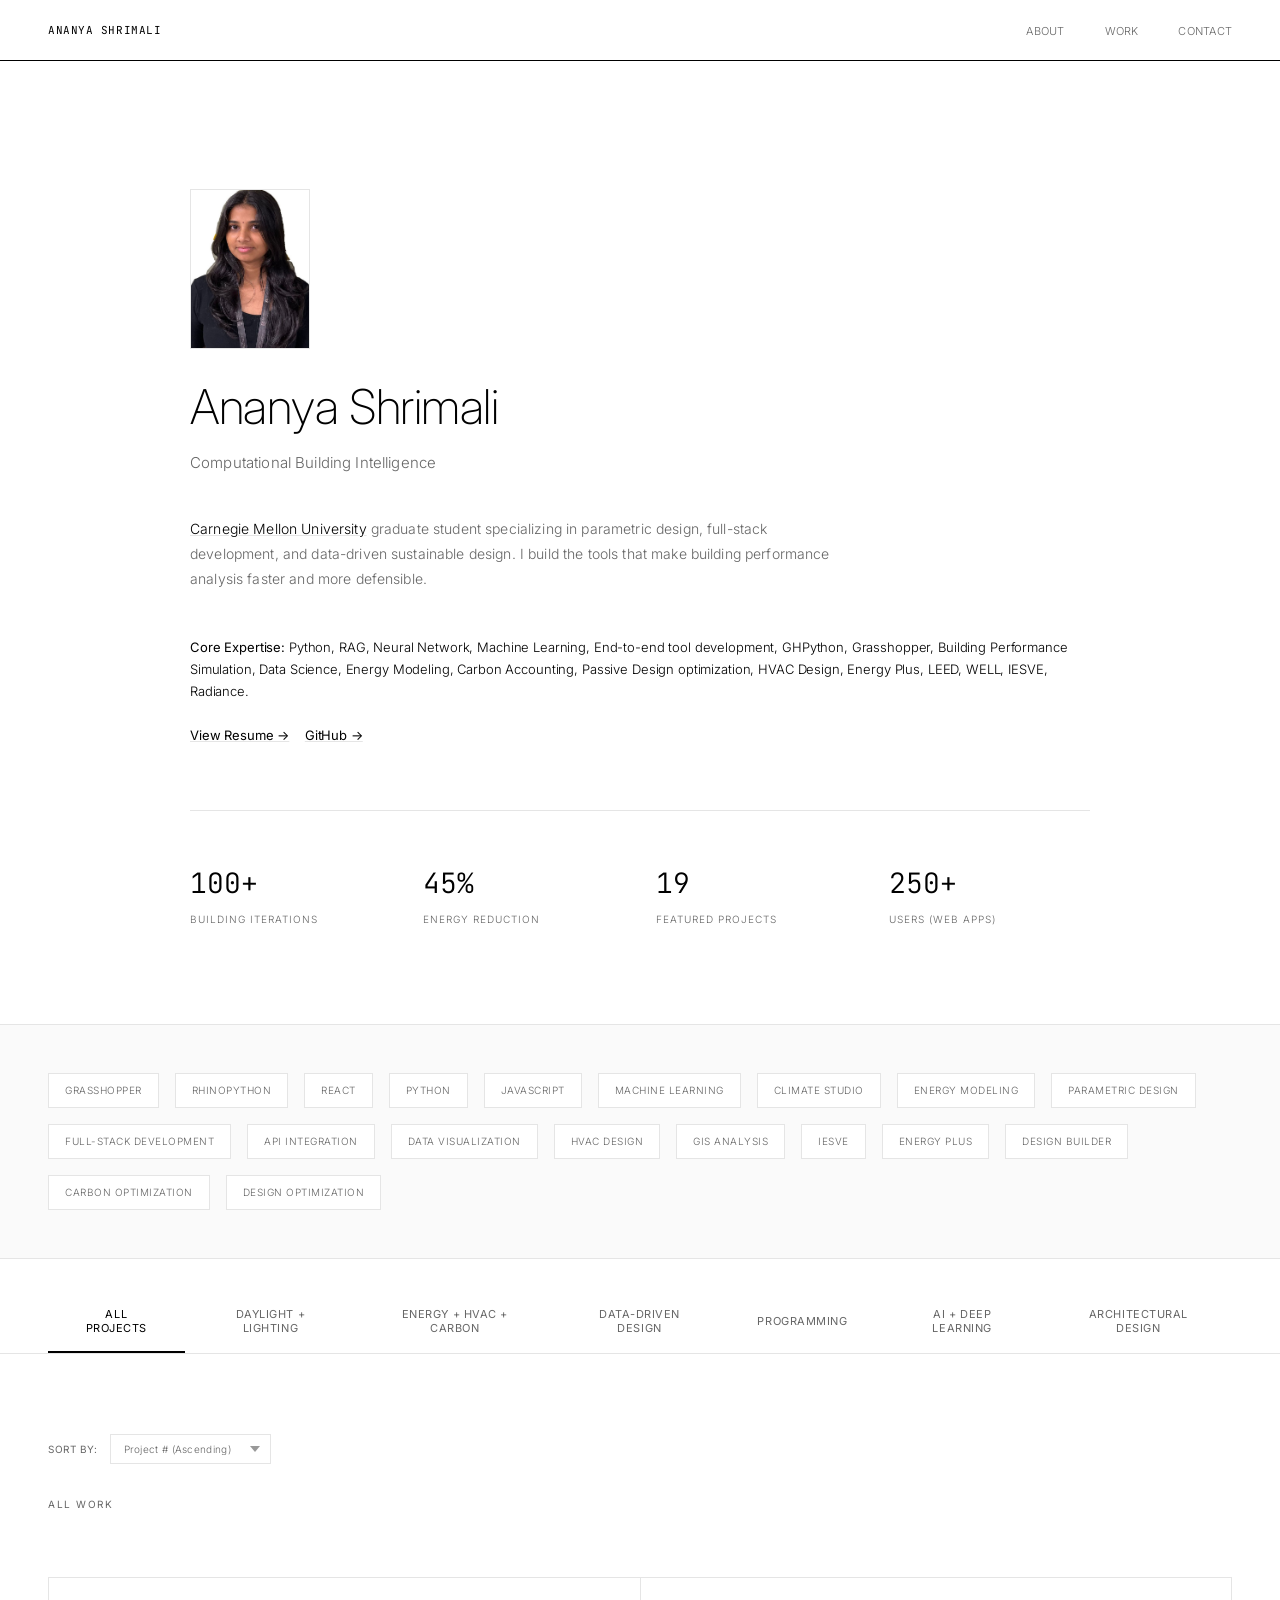
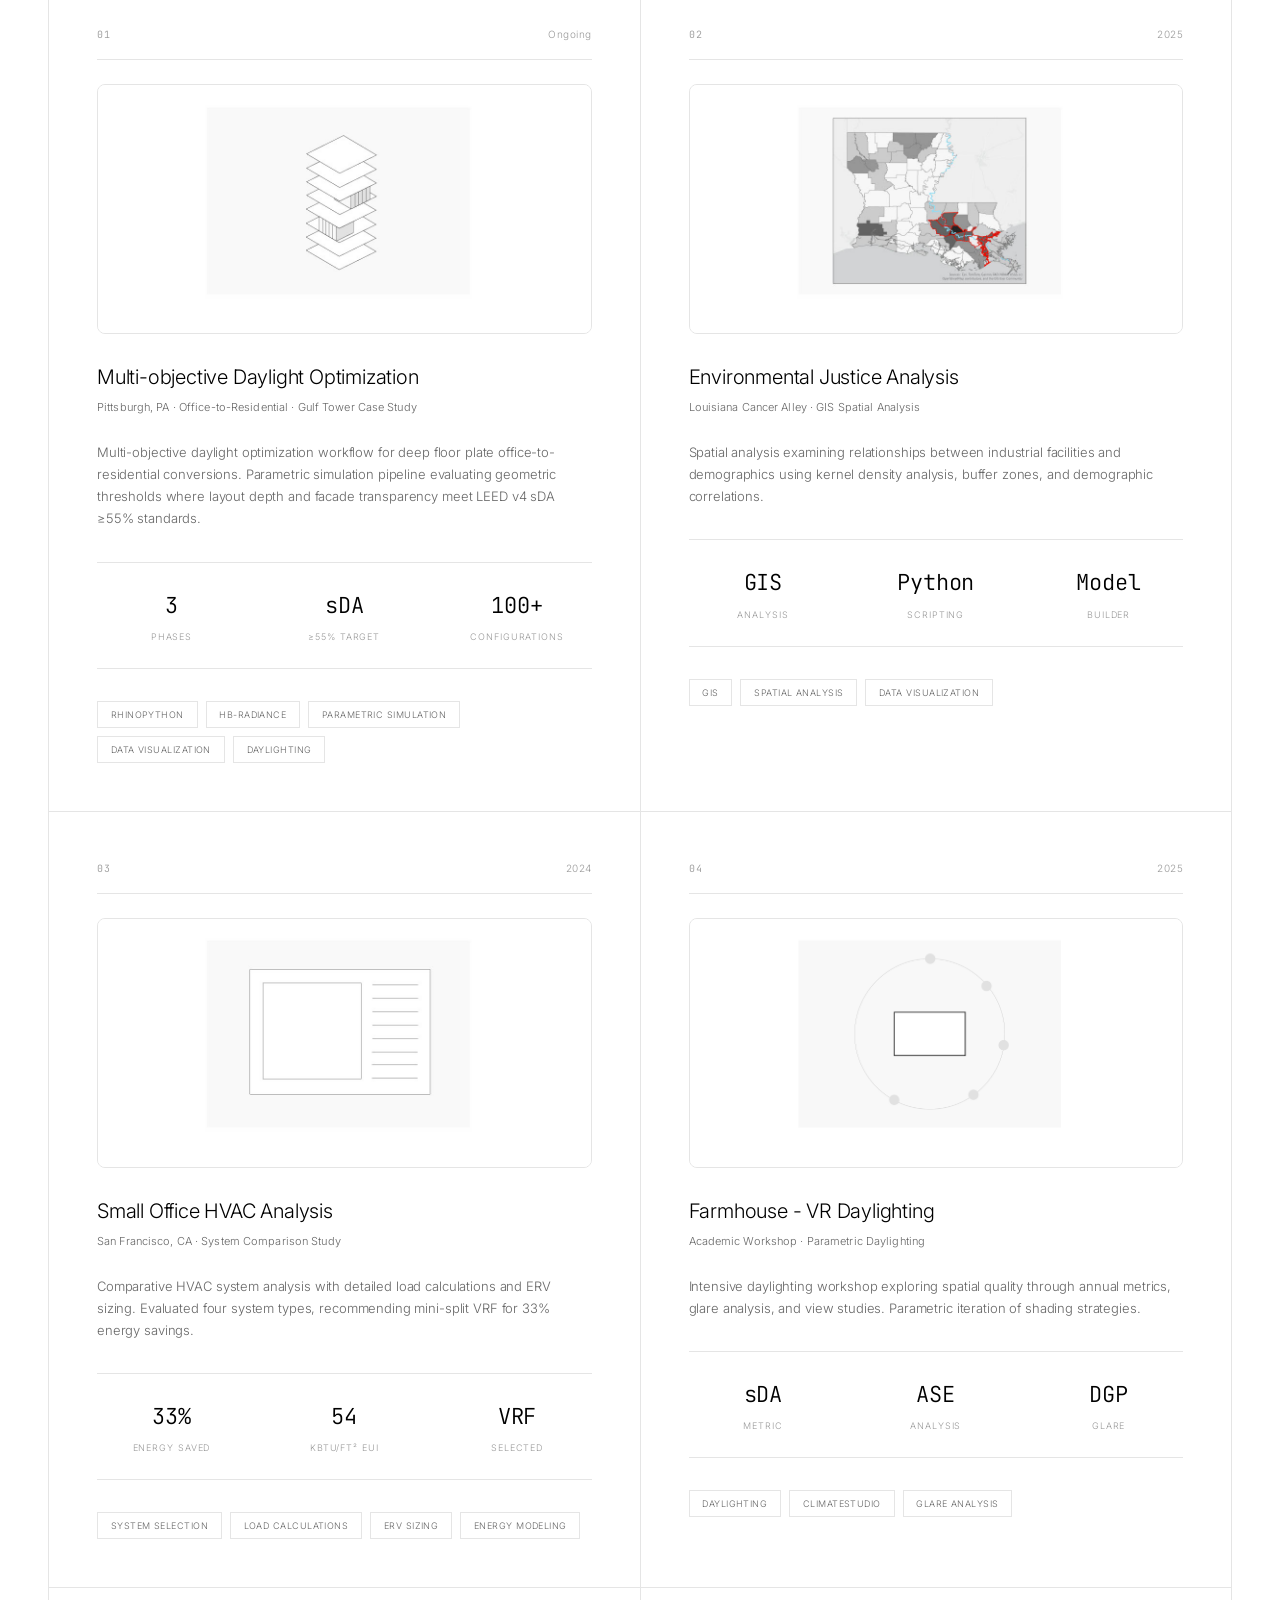
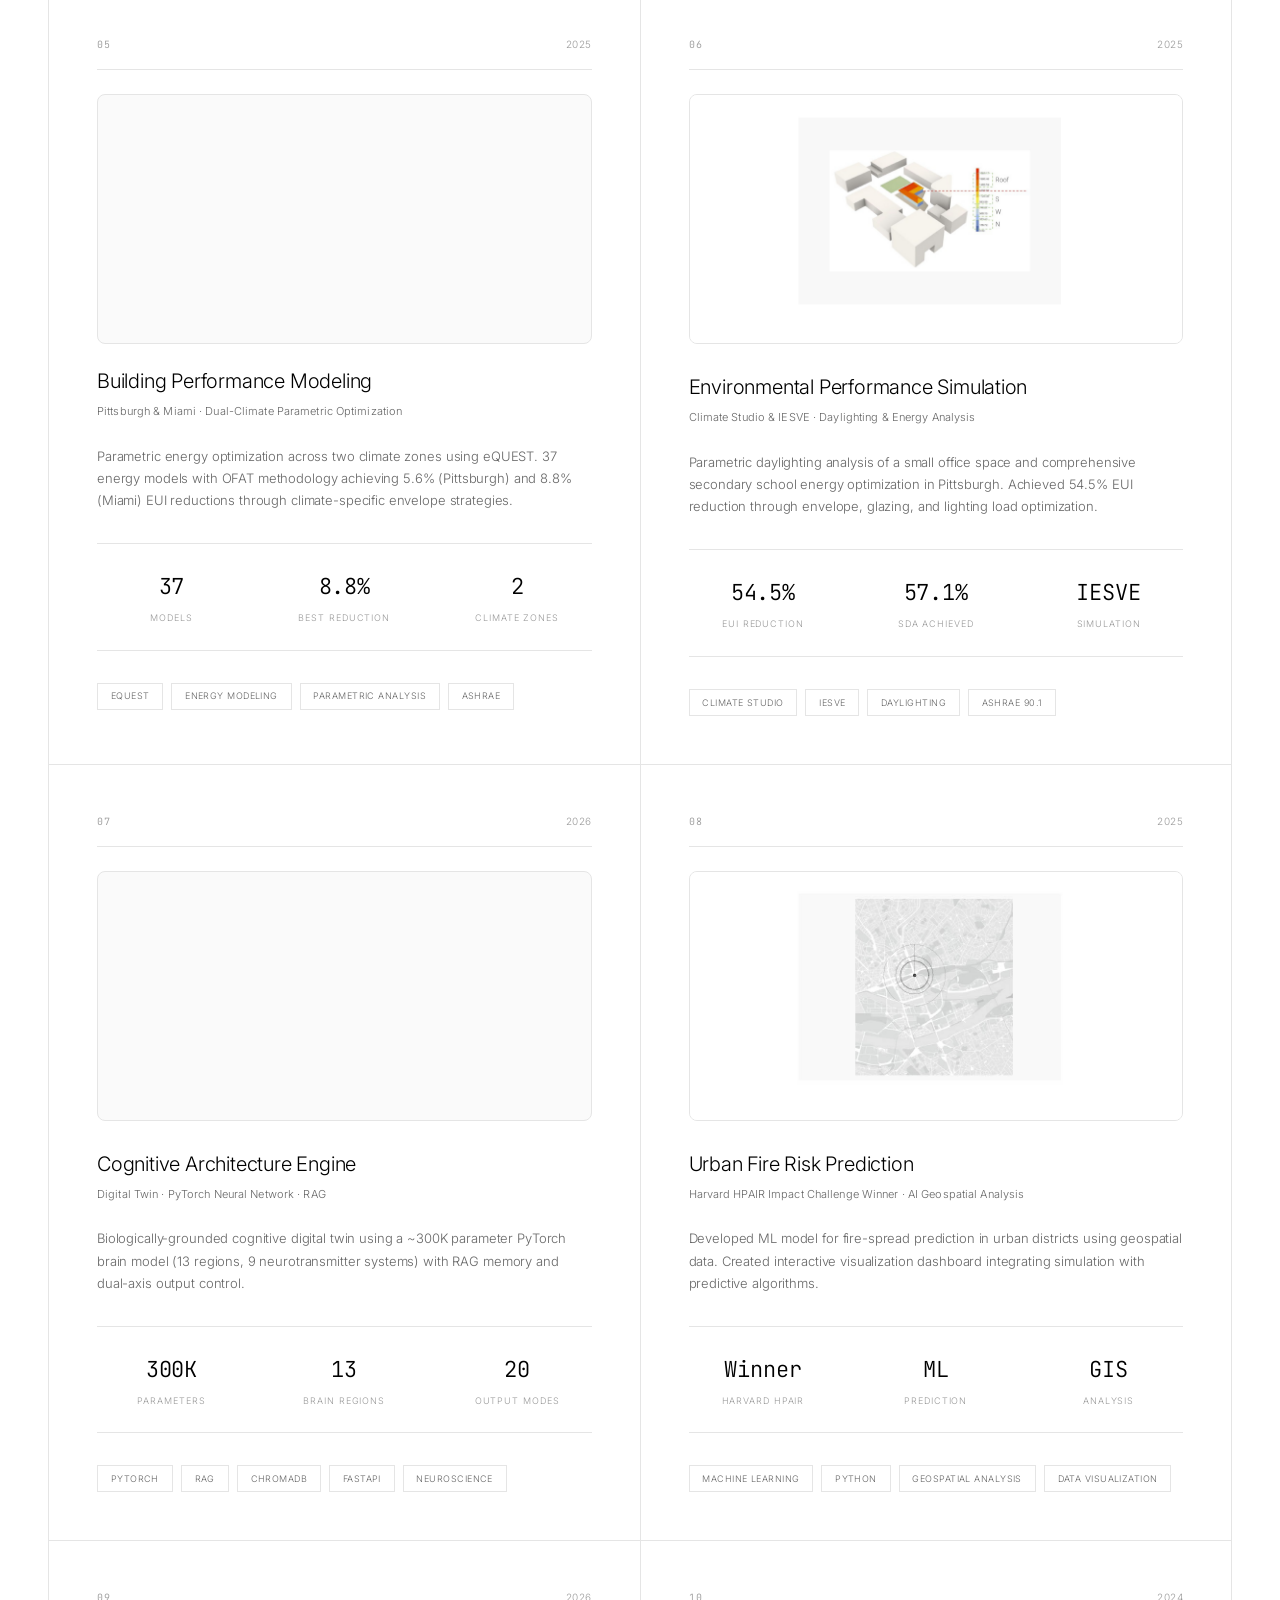
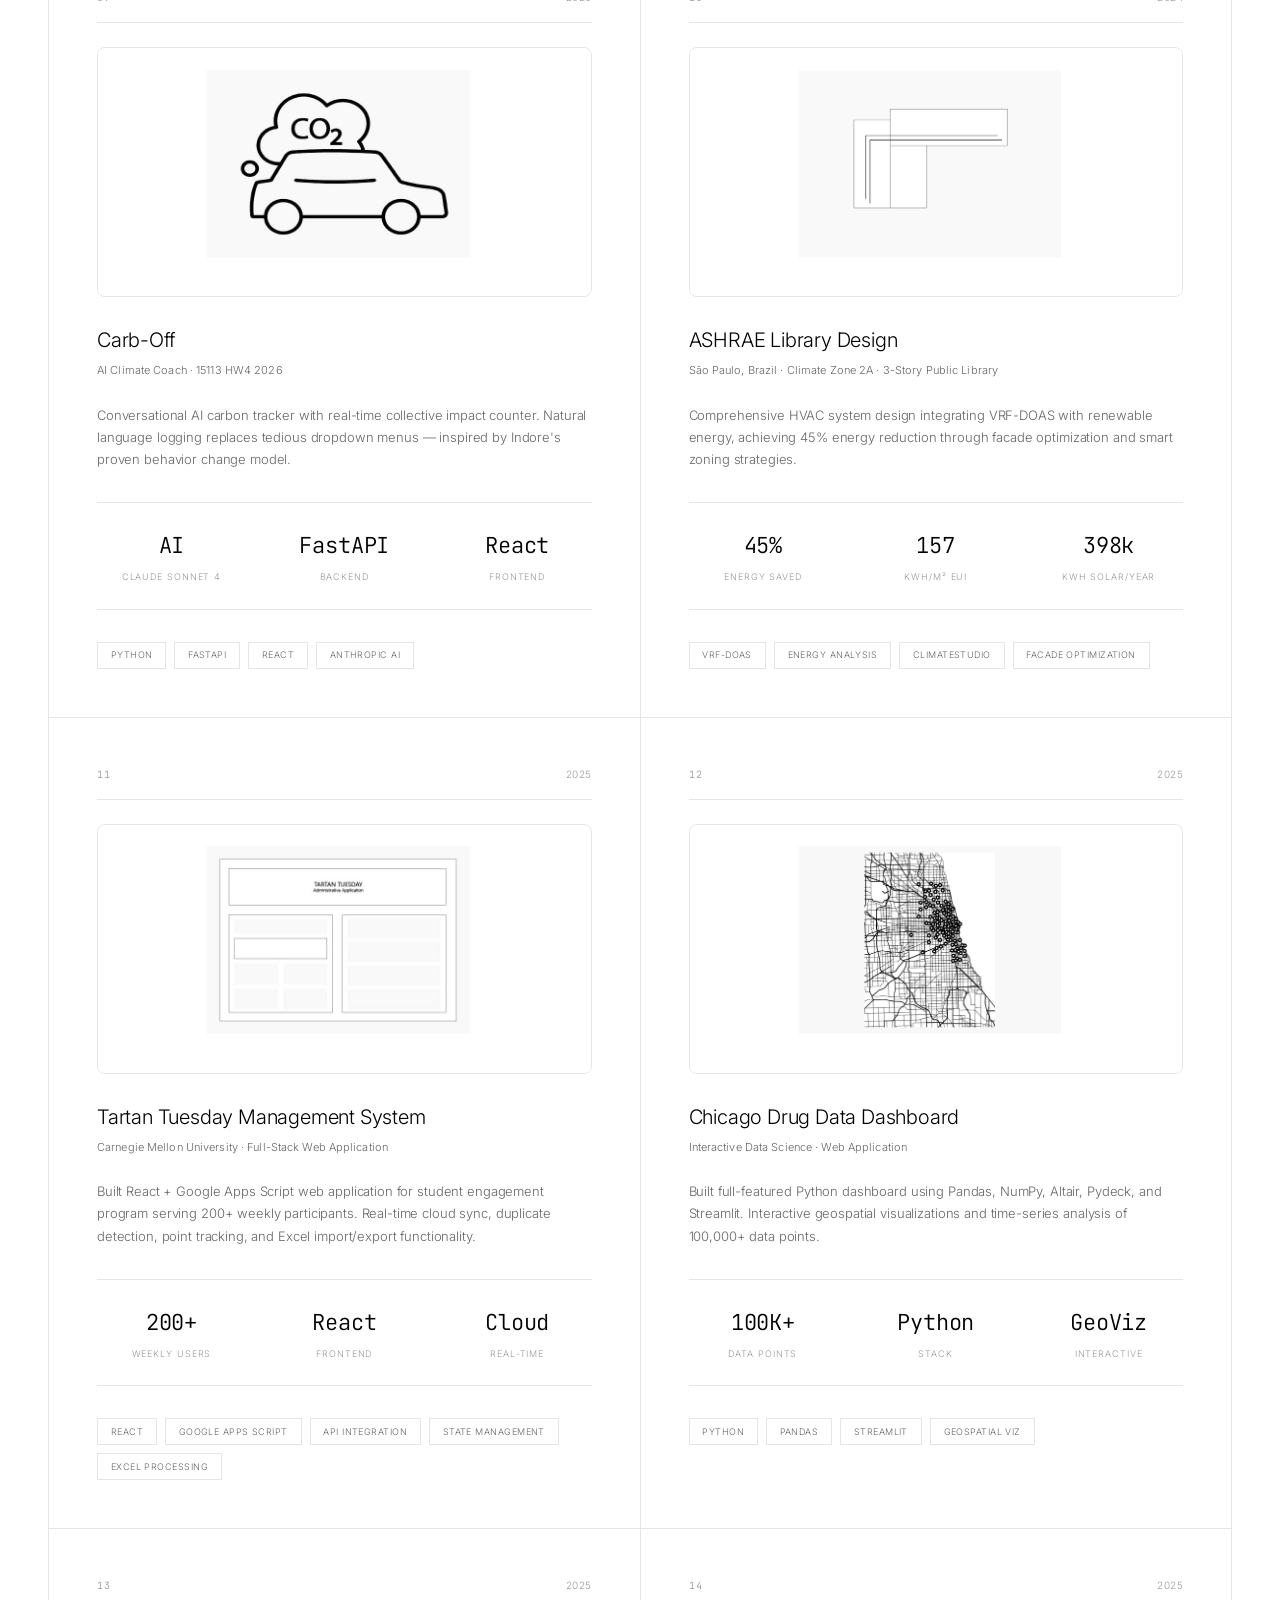
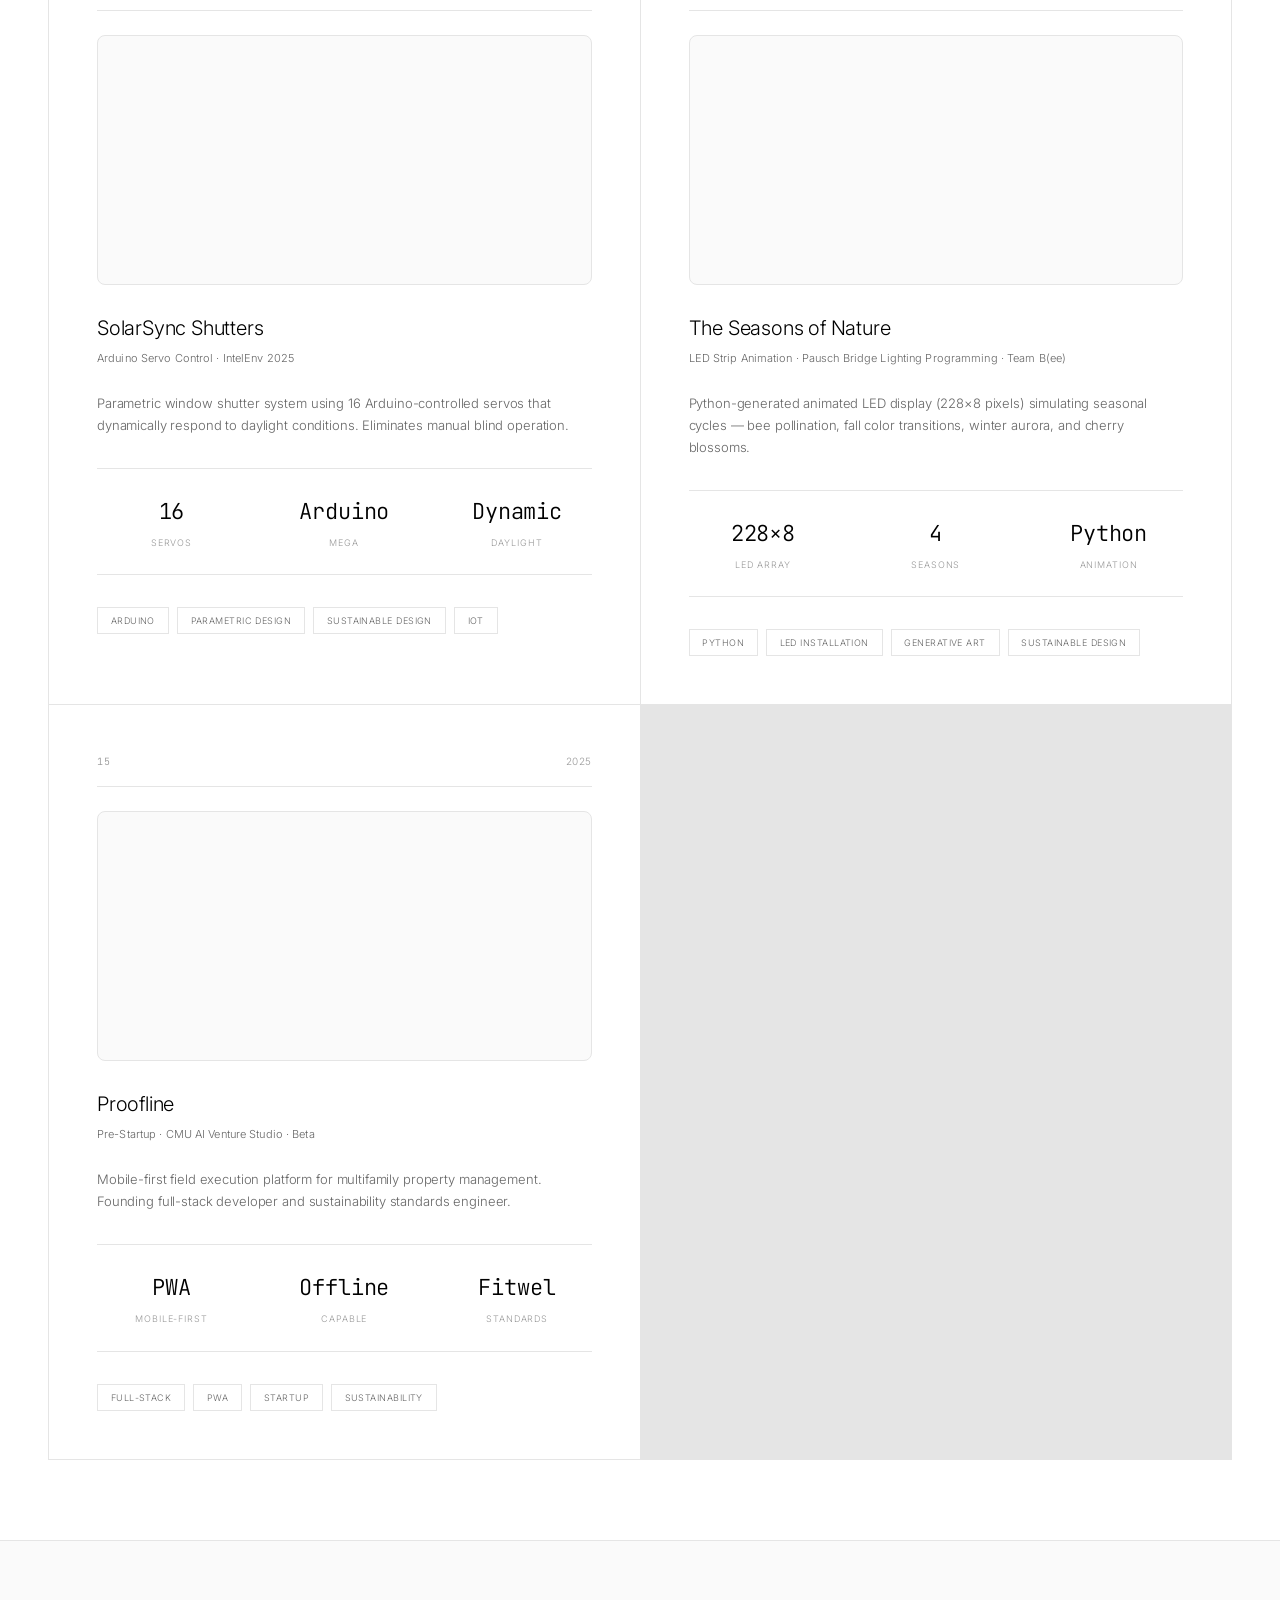
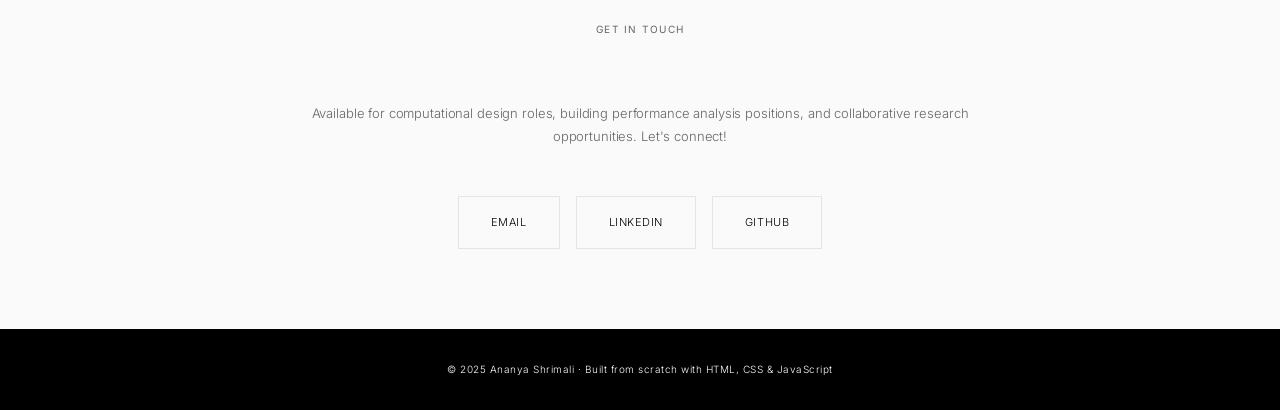
==== commit 4e5da4c6: "Add files via upload" ====
--- a/index.html
+++ b/index.html
@@ -304,7 +304,7 @@
                             <span class="project-number">05</span>
                             <span class="project-year">2025</span>
                         </div>
-                        <img src="" alt="Building Performance Modeling" class="project-image"
+                        <img src="[data-uri]" alt="Building Performance Modeling" class="project-image"
                             style="background: var(--light-bg); display: flex; align-items: center; justify-content: center;">
                         <h3 class="project-title">Building Performance Modeling</h3>
                         <p class="project-meta">Pittsburgh & Miami · Dual-Climate Parametric Optimization</p>
@@ -343,7 +343,7 @@
                             <span class="project-number">06</span>
                             <span class="project-year">2025</span>
                         </div>
-                        <img src="Images/EPSout.jpg" alt="Environmental Performance Simulation" class="project-image"
+                        <img src="Images/EPSOut.jpg" alt="Environmental Performance Simulation" class="project-image"
                             style="background: var(--light-bg);">
                         <h3 class="project-title">Environmental Performance Simulation</h3>
                         <p class="project-meta">Climate Studio & IESVE · Daylighting & Energy Analysis</p>
@@ -382,7 +382,7 @@
                             <span class="project-number">07</span>
                             <span class="project-year">2026</span>
                         </div>
-                        <img src="" alt="Personal Cognitive Architecture Engine" class="project-image"
+                        <img src="[data-uri]" alt="Personal Cognitive Architecture Engine" class="project-image"
                             style="background: var(--light-bg);">
                         <h3 class="project-title">Cognitive Architecture Engine</h3>
                         <p class="project-meta">Digital Twin · PyTorch Neural Network · RAG</p>
@@ -610,7 +610,7 @@
                             <span class="project-number">13</span>
                             <span class="project-year">2025</span>
                         </div>
-                        <img src="" alt="SolarSync Shutters" class="project-image"
+                        <img src="[data-uri]" alt="SolarSync Shutters" class="project-image"
                             style="background: var(--light-bg);">
                         <h3 class="project-title">SolarSync Shutters</h3>
                         <p class="project-meta">Arduino Servo Control · IntelEnv 2025</p>
@@ -648,7 +648,7 @@
                             <span class="project-number">14</span>
                             <span class="project-year">2025</span>
                         </div>
-                        <img src="" alt="The Seasons of Nature" class="project-image"
+                        <img src="[data-uri]" alt="The Seasons of Nature" class="project-image"
                             style="background: var(--light-bg);">
                         <h3 class="project-title">The Seasons of Nature</h3>
                         <p class="project-meta">LED Strip Animation · Pausch Bridge Lighting Programming · Team B(ee)</p>
@@ -686,7 +686,7 @@
                             <span class="project-number">15</span>
                             <span class="project-year">2025</span>
                         </div>
-                        <img src="" alt="Proofline" class="project-image"
+                        <img src="[data-uri]" alt="Proofline" class="project-image"
                             style="background: var(--light-bg);">
                         <h3 class="project-title">Proofline</h3>
                         <p class="project-meta">Pre-Startup · CMU AI Venture Studio · Beta</p>
@@ -828,7 +828,7 @@
                             <span class="project-number">04</span>
                             <span class="project-year">2025</span>
                         </div>
-                        <img src="Images/EPSout.jpg" alt="Environmental Performance Simulation" class="project-image"
+                        <img src="Images/EPSOut.jpg" alt="Environmental Performance Simulation" class="project-image"
                             style="background: var(--light-bg);">
                         <h3 class="project-title">Environmental Performance Simulation</h3>
                         <p class="project-meta">Climate Studio & IESVE · Daylighting & Energy</p>
@@ -862,7 +862,7 @@
                             <span class="project-number">05</span>
                             <span class="project-year">2025</span>
                         </div>
-                        <img src="" alt="SolarSync Shutters" class="project-image"
+                        <img src="[data-uri]" alt="SolarSync Shutters" class="project-image"
                             style="background: var(--light-bg);">
                         <h3 class="project-title">SolarSync Shutters</h3>
                         <p class="project-meta">Arduino Servo Control · IntelEnv 2025</p>
@@ -894,7 +894,7 @@
                             <span class="project-number">06</span>
                             <span class="project-year">2025</span>
                         </div>
-                        <img src="" alt="The Seasons of Nature" class="project-image"
+                        <img src="[data-uri]" alt="The Seasons of Nature" class="project-image"
                             style="background: var(--light-bg);">
                         <h3 class="project-title">The Seasons of Nature</h3>
                         <p class="project-meta">LED Strip Animation · Pausch Bridge Lighting Programming</p>
@@ -996,7 +996,7 @@
                             <span class="project-number">03</span>
                             <span class="project-year">2025</span>
                         </div>
-                        <img src="" alt="Building Performance Modeling" class="project-image"
+                        <img src="[data-uri]" alt="Building Performance Modeling" class="project-image"
                             style="background: var(--light-bg);">
                         <h3 class="project-title">Building Performance Modeling</h3>
                         <p class="project-meta">Pittsburgh & Miami · Dual-Climate Analysis</p>
@@ -1030,7 +1030,7 @@
                             <span class="project-number">04</span>
                             <span class="project-year">2025</span>
                         </div>
-                        <img src="Images/EPSout.jpg" alt="Environmental Performance Simulation" class="project-image"
+                        <img src="Images/EPSOut.jpg" alt="Environmental Performance Simulation" class="project-image"
                             style="background: var(--light-bg);">
                         <h3 class="project-title">Environmental Performance Simulation</h3>
                         <p class="project-meta">Climate Studio & IESVE · Energy Optimization</p>
@@ -1335,7 +1335,7 @@
                             <span class="project-number">04</span>
                             <span class="project-year">2025</span>
                         </div>
-                        <img src="" alt="SolarSync Shutters" class="project-image"
+                        <img src="[data-uri]" alt="SolarSync Shutters" class="project-image"
                             style="background: var(--light-bg);">
                         <h3 class="project-title">SolarSync Shutters</h3>
                         <p class="project-meta">Arduino Servo Control · IntelEnv 2025</p>
@@ -1368,7 +1368,7 @@
                             <span class="project-number">05</span>
                             <span class="project-year">2025</span>
                         </div>
-                        <img src="" alt="The Seasons of Nature" class="project-image"
+                        <img src="[data-uri]" alt="The Seasons of Nature" class="project-image"
                             style="background: var(--light-bg);">
                         <h3 class="project-title">The Seasons of Nature</h3>
                         <p class="project-meta">LED Strip Animation · Pausch Bridge Lighting Programming</p>
@@ -1400,7 +1400,7 @@
                             <span class="project-number">06</span>
                             <span class="project-year">2025</span>
                         </div>
-                        <img src="" alt="Proofline" class="project-image"
+                        <img src="[data-uri]" alt="Proofline" class="project-image"
                             style="background: var(--light-bg);">
                         <h3 class="project-title">Proofline</h3>
                         <p class="project-meta">Pre-Startup · CMU AI Venture Studio · Beta</p>
@@ -1441,7 +1441,7 @@
                             <span class="project-number">01</span>
                             <span class="project-year">2026</span>
                         </div>
-                        <img src="" alt="Personal Cognitive Architecture Engine" class="project-image"
+                        <img src="[data-uri]" alt="Personal Cognitive Architecture Engine" class="project-image"
                             style="background: var(--light-bg);">
                         <h3 class="project-title">Cognitive Architecture Engine</h3>
                         <p class="project-meta">Biologically-Grounded Digital Twin · PyTorch + RAG</p>
@@ -1649,7 +1649,7 @@
                             <span class="project-number">04</span>
                             <span class="project-year">2022</span>
                         </div>
-                        <img src="Images/lagracieux_out.jpg" alt="La Gracieux - Cannes Pavilion" class="project-image"
+                        <img src="[data-uri]" alt="La Gracieux - Cannes Pavilion" class="project-image"
                             style="background: var(--light-bg);">
                         <h3 class="project-title">La Gracieux</h3>
                         <p class="project-meta">Cannes Film Festival Pavilion · Top 30</p>
@@ -1964,7 +1964,7 @@
         <div class="modal-content">
             <button class="modal-close" onclick="closeModal('ashrae')">&times;</button>
             <h2 class="modal-title">ASHRAE Design Competition: São Paulo Public Library</h2>
-            <img src="Images/ashrae-detail.jpg" alt="Library HVAC Design" class="modal-image">
+            <img src="Images/ashrae-in.jpg" alt="Library HVAC Design" class="modal-image">
 
             <div class="modal-section">
                 <h3>Project Overview</h3>
@@ -2402,7 +2402,7 @@
             <button class="modal-close" onclick="closeModal('eps')">&times;</button>
             <h2 class="modal-title">Environmental Performance Simulation & Daylighting Analysis</h2>
             <!-- Replace src with your image when ready -->
-            <img src="" alt="Environmental Performance Simulation" class="modal-image"
+            <img src="[data-uri]" alt="Environmental Performance Simulation" class="modal-image"
                 style="background: var(--light-bg);">
 
             <!-- ==================== SMALL OFFICE ==================== -->
@@ -2583,7 +2583,7 @@
             <button class="modal-close" onclick="closeModal('bpm')">&times;</button>
             <h2 class="modal-title">Building Performance Modeling — Pittsburgh & Miami Comparison</h2>
             <!-- Replace src with your image when ready -->
-            <img src="" alt="Building Performance Modeling" class="modal-image" style="background: var(--light-bg);">
+            <img src="[data-uri]" alt="Building Performance Modeling" class="modal-image" style="background: var(--light-bg);">
 
             <div class="modal-section">
                 <h3>Project Scope & Methodology</h3>
@@ -3286,7 +3286,7 @@
             <button class="modal-close" onclick="closeModal('lagracieux')">&times;</button>
             <h2 class="modal-title">La Gracieux — Cannes Film Festival Pavilion</h2>
             <!-- Replace src with your image when ready -->
-            <img src="Images/lagracieux_out.jpg" alt="La Gracieux - Cannes Pavilion" class="modal-image"
+            <img src="Images/cannes_1.jpg" alt="La Gracieux - Cannes Pavilion" class="modal-image"
                 style="background: var(--light-bg);">
 
             <div class="modal-section">
--- a/styles.css
+++ b/styles.css
@@ -399,6 +399,12 @@
     background: var(--light-bg);
 }
 
+.project-image[src^="data:"],
+.modal-image[src^="data:"] {
+    object-fit: none;
+    background: var(--light-bg);
+}
+
 .project-title {
     font-size: 20px;
     color: var(--primary);
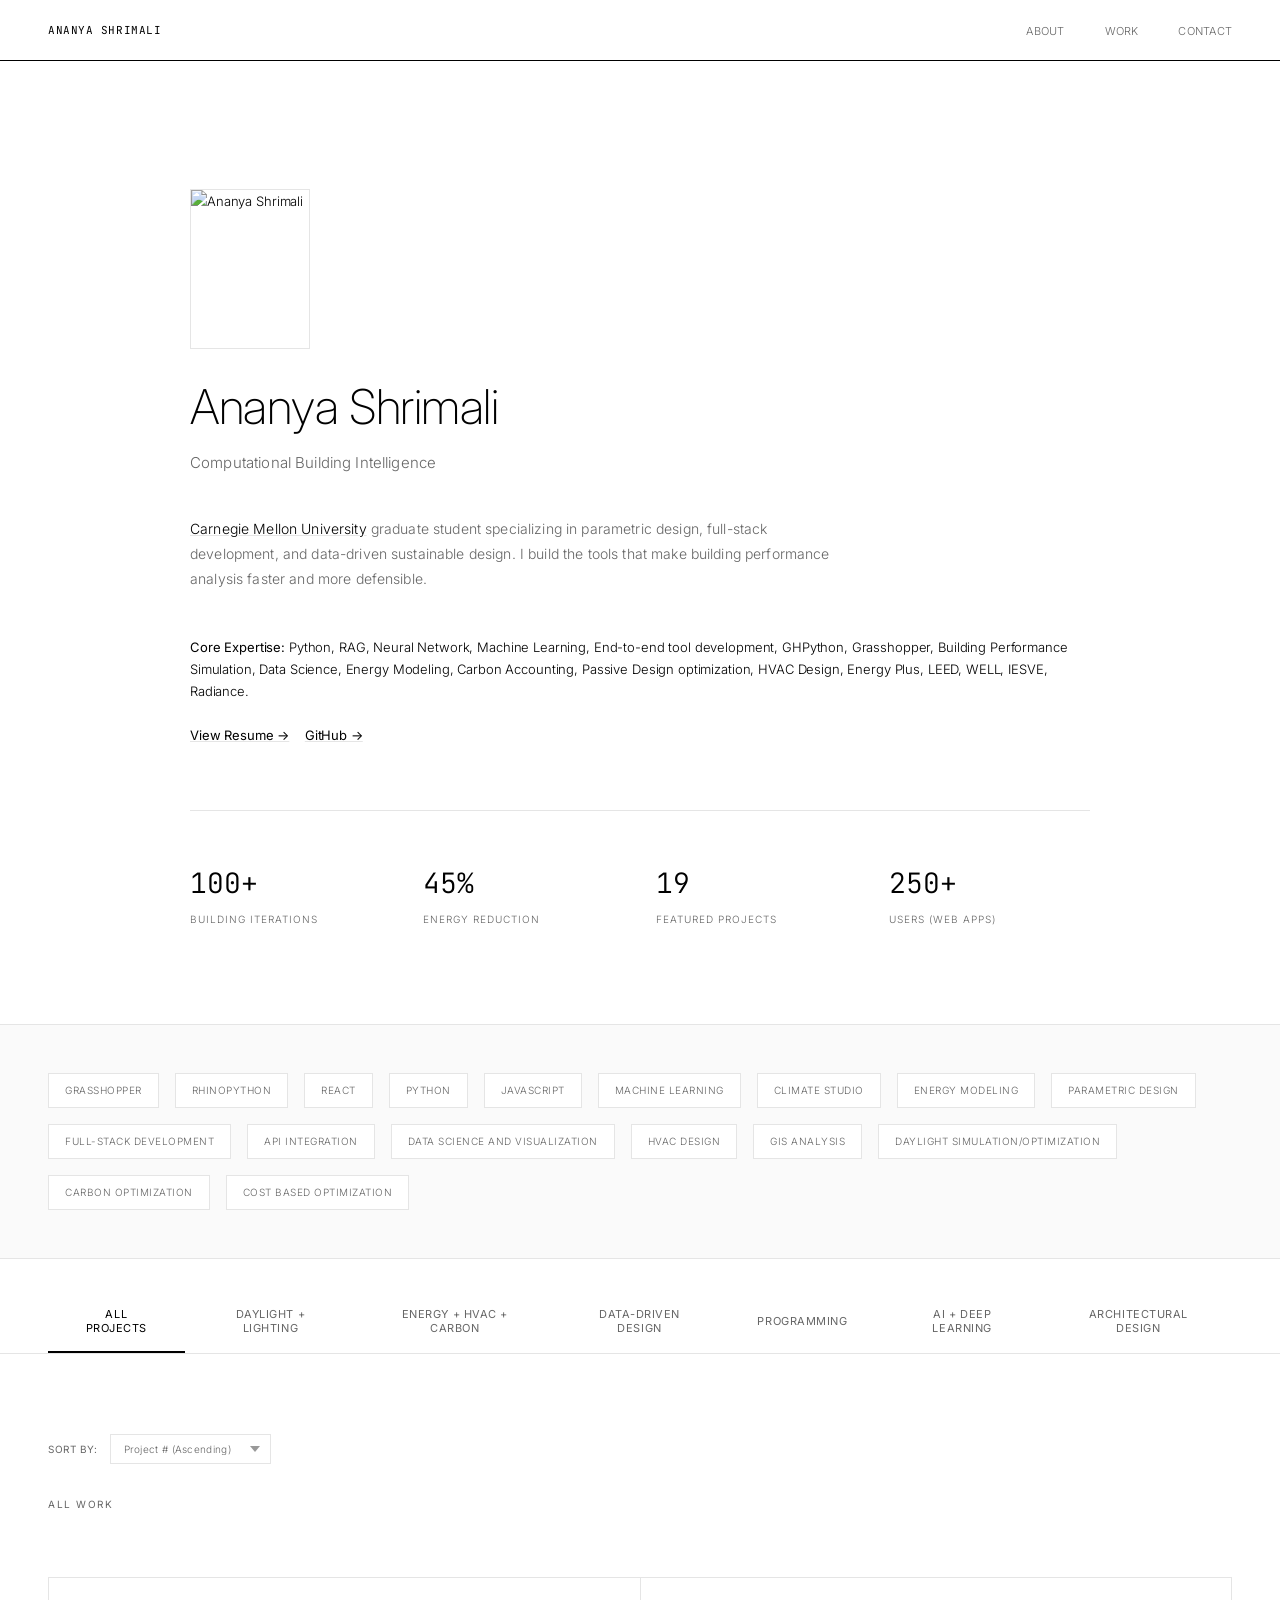
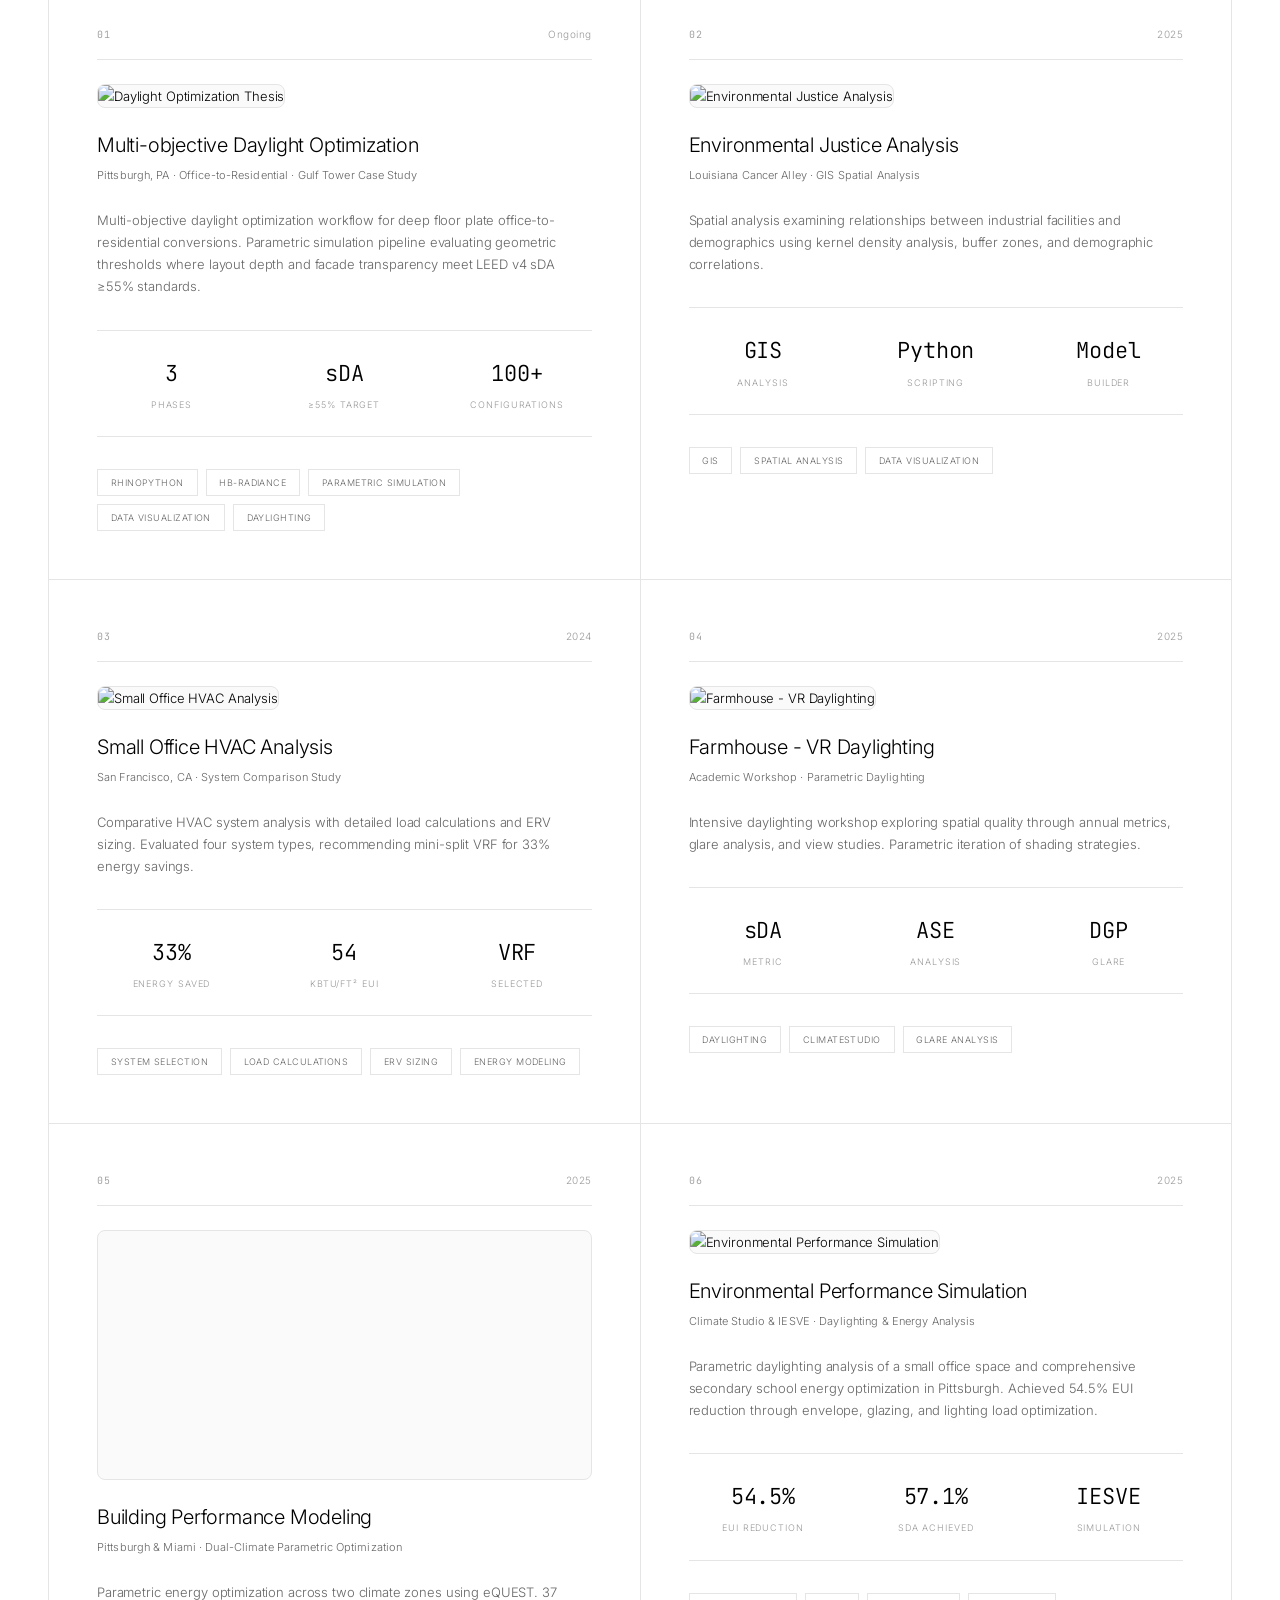
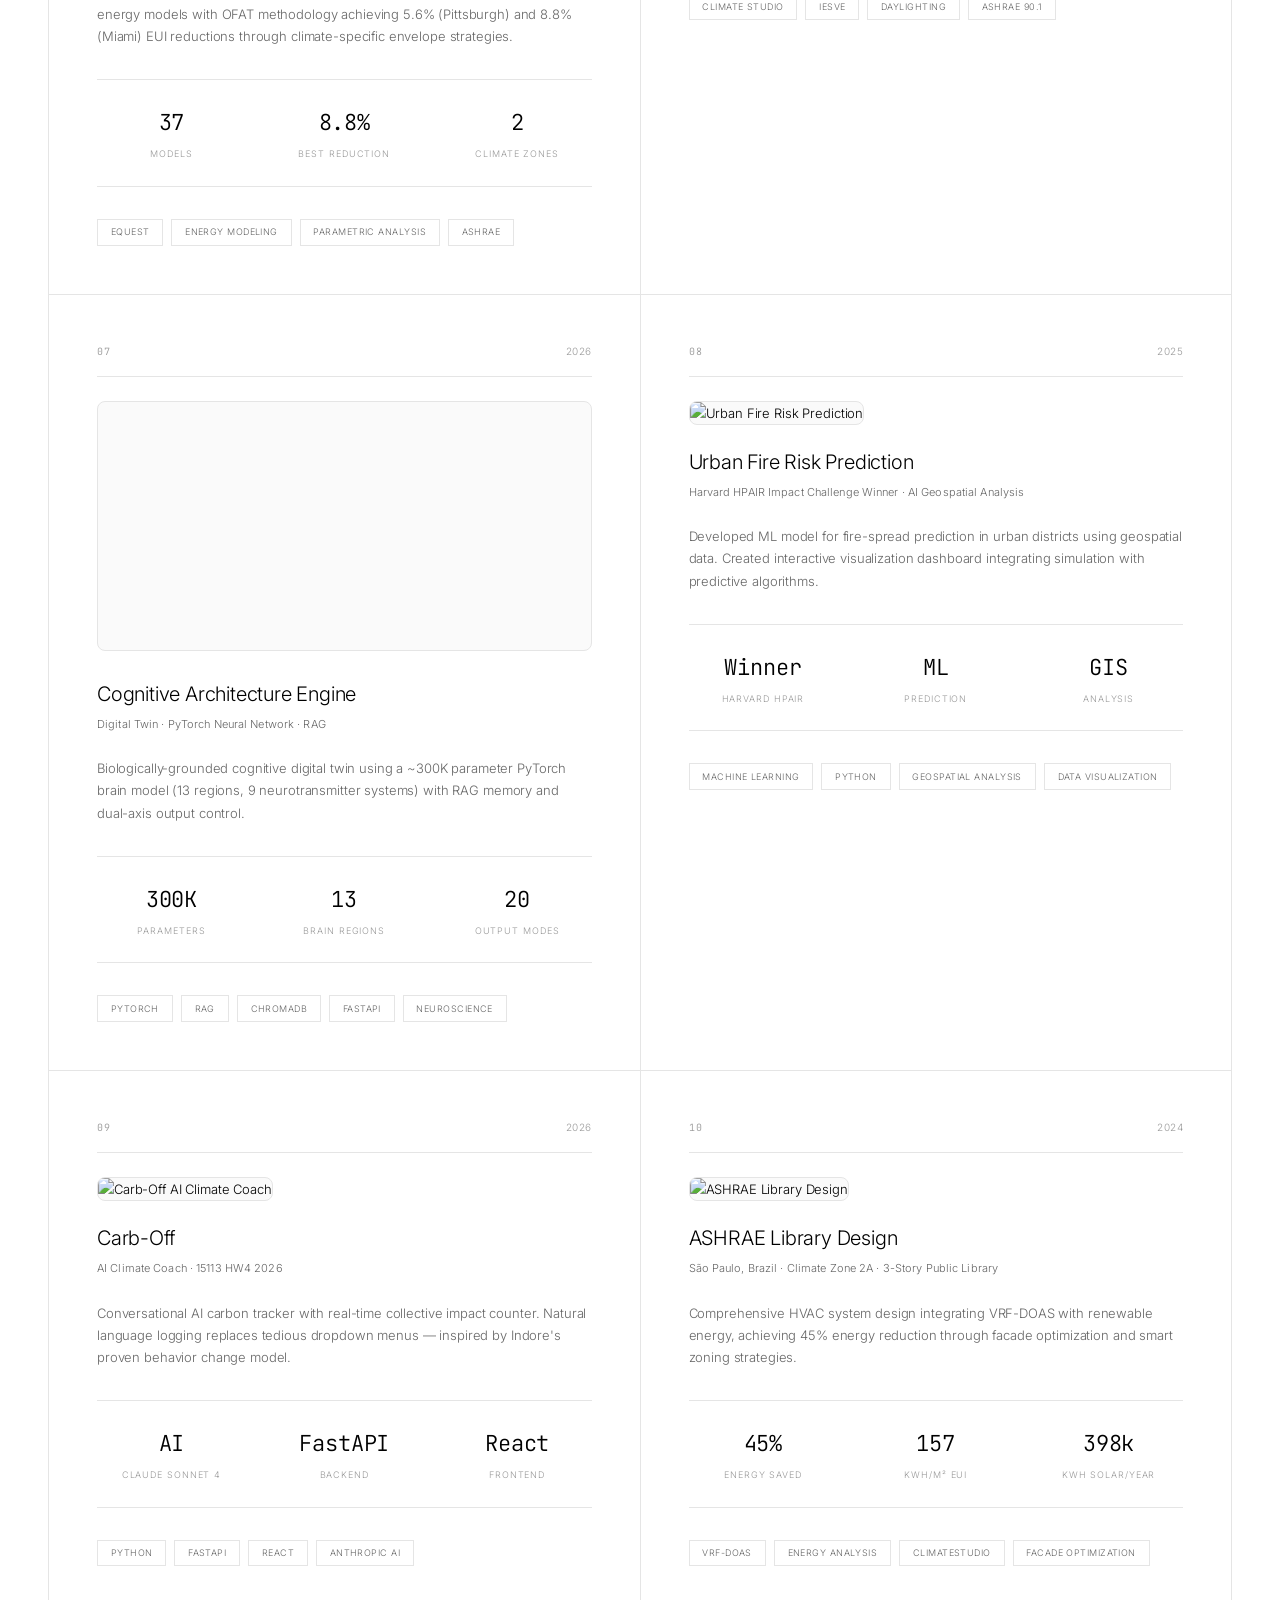
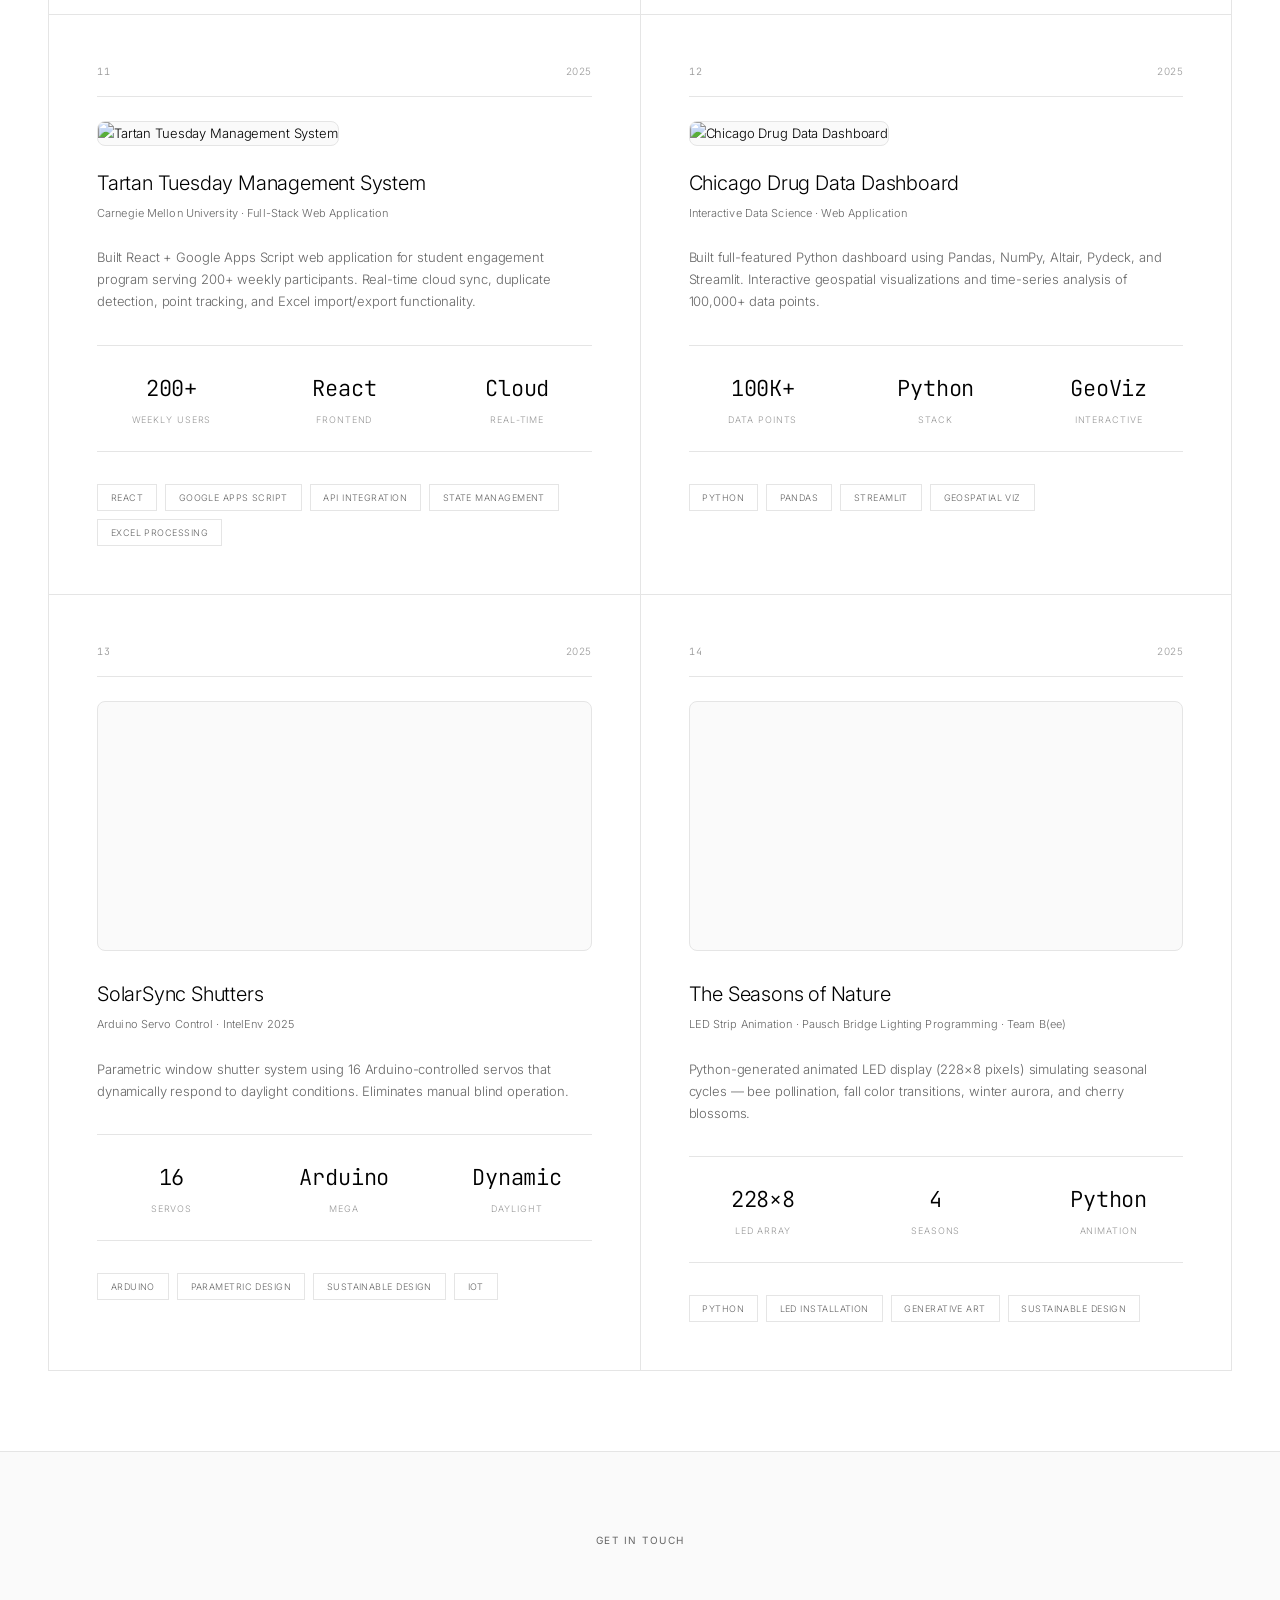
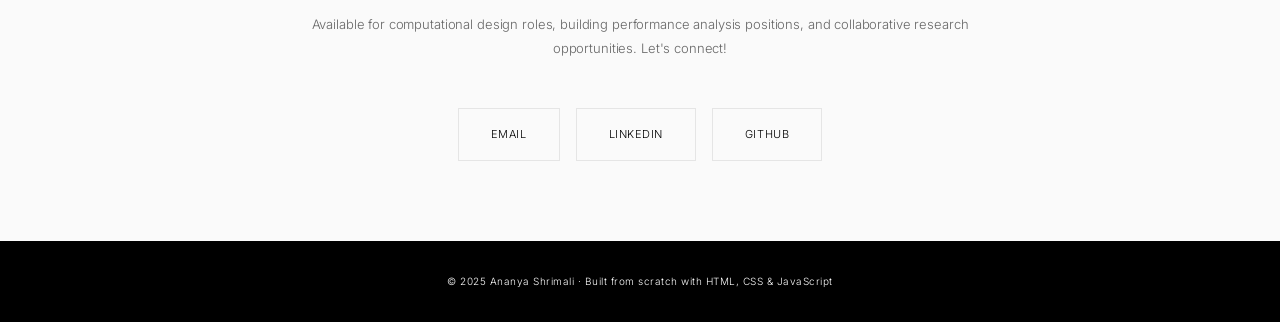
==== commit a10a0179: "Add files via upload" ====
--- a/index.html
+++ b/index.html
@@ -64,7 +64,7 @@
             Science, Energy Modeling, Carbon Accounting, Passive Design optimization, HVAC Design, Energy Plus, LEED, WELL, IESVE, Radiance.
             <br><br>
             <a href="#resume"
-                onclick="window.open('https://drive.google.com/file/d/1BqCEEF8ljxbLj-432oF0XXdy8G85-0OQ/view?usp=drive_link', '_blank'); return false;"
+                onclick="window.open('https://drive.google.com/file/d/1bSJROOmd0Hld_Ta1w0Duny6Td2kGZy6h/view?usp=sharing', '_blank'); return false;"
                 style="color: var(--primary); text-decoration: underline; text-decoration-color: var(--border); font-weight: 400;">View
                 Resume &rarr;</a>
             &nbsp;&nbsp;
@@ -111,14 +111,12 @@
             <span class="skill-badge">Parametric Design</span>
             <span class="skill-badge">Full-Stack Development</span>
             <span class="skill-badge">API Integration</span>
-            <span class="skill-badge">Data Visualization</span>
+            <span class="skill-badge">Data Science and Visualization</span>
             <span class="skill-badge">HVAC Design</span>
             <span class="skill-badge">GIS Analysis</span>
-            <span class="skill-badge">IESVE</span>
-            <span class="skill-badge">Energy Plus</span>
-            <span class="skill-badge">Design Builder</span>
+            <span class="skill-badge">Daylight Simulation/Optimization</span>
             <span class="skill-badge">Carbon Optimization</span>
-            <span class="skill-badge">Design Optimization</span>
+            <span class="skill-badge">Cost based Optimization</span>
         </div>
     </section>
 
@@ -680,43 +678,6 @@
                         </div>
                     </div>
 
-                    <!-- Project 15: Proofline -->
-                    <div class="project-card" onclick="openModal('proofline')">
-                        <div class="project-header">
-                            <span class="project-number">15</span>
-                            <span class="project-year">2025</span>
-                        </div>
-                        <img src="[data-uri]" alt="Proofline" class="project-image"
-                            style="background: var(--light-bg);">
-                        <h3 class="project-title">Proofline</h3>
-                        <p class="project-meta">Pre-Startup · CMU AI Venture Studio · Beta</p>
-                        <p class="project-description">
-                            Mobile-first field execution platform for multifamily property management.
-                            Founding full-stack developer and sustainability standards engineer.
-                        </p>
-
-                        <div class="project-stats">
-                            <div class="stat">
-                                <div class="stat-value">PWA</div>
-                                <div class="stat-label">Mobile-First</div>
-                            </div>
-                            <div class="stat">
-                                <div class="stat-value">Offline</div>
-                                <div class="stat-label">Capable</div>
-                            </div>
-                            <div class="stat">
-                                <div class="stat-value">Fitwel</div>
-                                <div class="stat-label">Standards</div>
-                            </div>
-                        </div>
-
-                        <div class="project-tags">
-                            <span class="tag">Full-Stack</span>
-                            <span class="tag">PWA</span>
-                            <span class="tag">Startup</span>
-                            <span class="tag">Sustainability</span>
-                        </div>
-                    </div>
 
                 </div>
             </div>
@@ -1395,39 +1356,6 @@
                         </div>
                     </div>
 
-                    <div class="project-card" onclick="openModal('proofline')">
-                        <div class="project-header">
-                            <span class="project-number">06</span>
-                            <span class="project-year">2025</span>
-                        </div>
-                        <img src="[data-uri]" alt="Proofline" class="project-image"
-                            style="background: var(--light-bg);">
-                        <h3 class="project-title">Proofline</h3>
-                        <p class="project-meta">Pre-Startup · CMU AI Venture Studio · Beta</p>
-                        <p class="project-description">
-                            Mobile-first field execution platform for multifamily property management.
-                            Offline-capable PWA with role-based dashboards.
-                        </p>
-                        <div class="project-stats">
-                            <div class="stat">
-                                <div class="stat-value">PWA</div>
-                                <div class="stat-label">Mobile-First</div>
-                            </div>
-                            <div class="stat">
-                                <div class="stat-value">Offline</div>
-                                <div class="stat-label">Capable</div>
-                            </div>
-                            <div class="stat">
-                                <div class="stat-value">Full</div>
-                                <div class="stat-label">Stack</div>
-                            </div>
-                        </div>
-                        <div class="project-tags">
-                            <span class="tag">Full-Stack</span>
-                            <span class="tag">PWA</span>
-                            <span class="tag">Startup</span>
-                        </div>
-                    </div>
                 </div>
             </div>
 
@@ -1837,7 +1765,7 @@
                               font-family: 'Inter', sans-serif;"
                        onmouseover="this.style.background='#fff';this.style.color='#000';"
                        onmouseout="this.style.background='#000';this.style.color='#fff';">
-                       Launch O2R Daylight Advisor &rarr;</a>
+                       Launch O2R Daylight Advisor (Ongoing) &rarr;</a>
                 </div>
                 <img src="Images/thesis_dataviz.gif" alt="Daylight Explorer &mdash; Interactive Data Visualization Tool" class="modal-image" loading="lazy">
                 <img src="Images/CSV Automation.png" alt="CSV Automation Pipeline" class="modal-image" loading="lazy">
@@ -2061,29 +1989,255 @@
     <div id="hvacModal" class="modal">
         <div class="modal-content">
             <button class="modal-close" onclick="closeModal('hvac')">&times;</button>
-            <h2 class="modal-title">Small Office HVAC System Selection</h2>
-            <img src="Images/hvac-detail.jpg" alt="HVAC System Analysis" class="modal-image">
+            <h2 class="modal-title">HVAC System Selection &amp; Energy Use Estimation</h2>
+            <img src="Images/HVAC_page_25.jpg" alt="HVAC Energy Saving Strategies & Results Comparison" class="modal-image" loading="lazy">
 
             <div class="modal-section">
                 <h3>Overview</h3>
                 <p>
-                    Comprehensive HVAC analysis for small coworking office with
-                    load calculations and system recommendations.
-                </p>
-            </div>
-
-            <div class="highlight-box">
-                <h3>Key Results</h3>
-                <ul>
-                    <li>33% energy savings with VRF system</li>
-                    <li>Site EUI: 54 kBTU/ft² (from 81 baseline)</li>
-                    <li>Detailed load calculations and ERV sizing</li>
-                </ul>
-            </div>
-
-            <div class="modal-section">
-                <h3>Tools</h3>
-                <p><strong>ClimateStudio, ASHRAE Standards, Load Calculations, RenewAire CORES</strong></p>
+                    Comprehensive HVAC system selection and energy use estimation for a small coworking
+                    office in San Francisco, CA. The building includes a coworking area, private rooms,
+                    and shared recreational spaces divided into five thermal zones. The project evaluates
+                    four HVAC system types, selects the optimal system through comparative analysis,
+                    performs detailed load calculations, sizes an Energy Recovery Ventilator, and quantifies
+                    energy savings through a baseline-vs-VRF comparison in Climate Studio.
+                </p>
+                <p>
+                    <strong>Team:</strong> Ananya Shrimali, Migel Shehu, Visha Ahmad<br>
+                    <strong>Course:</strong> 48-798 Environmental Performance Simulation<br>
+                    <strong>Location:</strong> San Francisco, CA (mild climate, 250+ sunny days/year)<br>
+                    <strong>Software:</strong> Climate Studio, RenewAire CORES Calculator
+                </p>
+            </div>
+
+            <!-- ==================== SYSTEM COMPARISON ==================== -->
+            <div class="modal-section" style="margin-bottom: 1rem;">
+                <h3 style="font-size: 16px; color: var(--primary); text-transform: none; letter-spacing: -0.01em;">
+                    Part A &mdash; HVAC System Determination</h3>
+                <p>
+                    Four systems were evaluated for the small office: Ductless Mini-Split, VAV, Geothermal Heat Pump,
+                    and Water Source Heat Pump (WSHP). Each was assessed on energy efficiency, cost, maintenance,
+                    occupant comfort, and scalability.
+                </p>
+            </div>
+
+            <div class="highlight-box">
+                <h3>Ductless Mini-Split (Selected)</h3>
+                <ul>
+                    <li><strong>Energy Efficiency:</strong> High &mdash; individual zone control optimizes use</li>
+                    <li><strong>Costs:</strong> High initial (multiple indoor units), but straightforward installation</li>
+                    <li><strong>Maintenance:</strong> Minimal &mdash; filter cleaning, infrequent servicing</li>
+                    <li><strong>Comfort:</strong> Great &mdash; zone control, quiet operation</li>
+                    <li><strong>Scalability:</strong> Great &mdash; new zones easily added; supports up to 8 rooms</li>
+                </ul>
+            </div>
+
+            <img src="Images/HVAC_page_02.jpg" alt="Ductless Mini-Split System Analysis" class="modal-image" loading="lazy">
+
+            <div class="highlight-box">
+                <h3>VAV System</h3>
+                <ul>
+                    <li><strong>Energy Efficiency:</strong> High &mdash; VAV boxes adjust air volume per thermostat signal</li>
+                    <li><strong>Costs:</strong> High initial (central AHU + ductwork), low operational during low demand</li>
+                    <li><strong>Maintenance:</strong> Moderate &mdash; periodic VAV box checks required</li>
+                    <li><strong>Scalability:</strong> Moderate &mdash; careful sealing critical for efficiency</li>
+                </ul>
+            </div>
+
+            <img src="Images/HVAC_page_03.jpg" alt="VAV System Analysis" class="modal-image" loading="lazy">
+
+            <div class="highlight-box">
+                <h3>Geothermal Heat Pump</h3>
+                <ul>
+                    <li><strong>Energy Efficiency:</strong> Very High &mdash; uses earth/underground water as heat exchange medium</li>
+                    <li><strong>Costs:</strong> Very high initial, very low operational</li>
+                    <li><strong>Limitation:</strong> Complex installation, requires environmental analysis and significant underground space &mdash; challenging in urban settings</li>
+                </ul>
+            </div>
+
+            <img src="Images/HVAC_page_04.jpg" alt="Geothermal Heat Pump Analysis" class="modal-image" loading="lazy">
+
+            <div class="highlight-box">
+                <h3>WSHP (Water Source Heat Pump)</h3>
+                <ul>
+                    <li><strong>Energy Efficiency:</strong> Great &mdash; heat recovery capability</li>
+                    <li><strong>Maintenance:</strong> High &mdash; regular water treatment required to prevent corrosion/bacteria</li>
+                    <li><strong>Limitation:</strong> Boilers and cooling towers require considerable space &mdash; problematic for small buildings</li>
+                </ul>
+            </div>
+
+            <img src="Images/HVAC_page_06.jpg" alt="WSHP System Analysis" class="modal-image" loading="lazy">
+
+            <div class="highlight-box">
+                <h3>Why Ductless Mini-Split?</h3>
+                <ul>
+                    <li>Office is &lt;2,320 m&sup2; with five distinct zones &mdash; ideal for mini-split</li>
+                    <li>San Francisco's mild climate doesn't require extensive heating/cooling capacity</li>
+                    <li>Doesn't require significant additional space (unlike geothermal/WSHP)</li>
+                    <li>Most affordable upfront compared to geothermal and WSHP</li>
+                    <li>Flexible &mdash; new equipment easily added if zones are introduced</li>
+                </ul>
+            </div>
+
+            <img src="Images/HVAC_page_07.jpg" alt="System Comparison & Selection Summary" class="modal-image" loading="lazy">
+            <img src="Images/HVAC_page_08.jpg" alt="Selected Model — Mitsubishi PUMY-P60" class="modal-image" loading="lazy">
+
+            <div class="highlight-box">
+                <h3>Selected Model: Mitsubishi Electric PUMY-P60</h3>
+                <ul>
+                    <li><strong>SEER:</strong> 18 &mdash; high energy performance</li>
+                    <li><strong>HSPF:</strong> 8.2</li>
+                    <li><strong>Cooling Capacity:</strong> 20,000 BTU/h</li>
+                    <li><strong>Heating Capacity:</strong> 24,000 BTU/h</li>
+                    <li><strong>Indoor Units:</strong> Supports up to 5 &mdash; matching the office's five zones</li>
+                    <li>Wall-mounted design, remote controlled, quiet operation, anti-corrosion treatment</li>
+                </ul>
+            </div>
+
+            <!-- ==================== THERMAL ANALYSIS ==================== -->
+            <div class="modal-section" style="margin-bottom: 1rem;">
+                <h3 style="font-size: 16px; color: var(--primary); text-transform: none; letter-spacing: -0.01em;">
+                    Part B &mdash; Thermal Analysis &amp; Load Calculations</h3>
+                <p>
+                    Thermal analysis conducted in Climate Studio using San Francisco International Airport
+                    weather data. A baseline ASHRAE model was modified for better energy efficiency. Peak
+                    heating and cooling loads were calculated for all five thermal zones.
+                </p>
+            </div>
+
+            <img src="Images/HVAC_page_09.jpg" alt="Thermal Analysis Introduction & Methodology" class="modal-image" loading="lazy">
+
+            <div class="highlight-box">
+                <h3>Peak Loads by Thermal Zone</h3>
+                <ul>
+                    <li><strong>Zone 1 (Coworking):</strong> Heating 9.689 | Cooling 8.834 kBtu/h</li>
+                    <li><strong>Zone 2 (Conference):</strong> Heating 4.869 | Cooling 21.916 kBtu/h</li>
+                    <li><strong>Zone 3 (Coworking):</strong> Heating 9.922 | Cooling 10.932 kBtu/h</li>
+                    <li><strong>Zone 4 (Breakroom):</strong> Heating 0.05 | Cooling 32.756 kBtu/h</li>
+                    <li><strong>Zone 5 (Core):</strong> Heating 8.097 | Cooling 6.431 kBtu/h</li>
+                    <li><strong>Whole Building:</strong> Peak Heating 61.329 | Peak Cooling 79.721 kBtu/h</li>
+                </ul>
+            </div>
+
+            <div class="highlight-box">
+                <h3>Design Conditions</h3>
+                <ul>
+                    <li><strong>Indoor Summer:</strong> 24&deg;C (75&deg;F), 50% RH</li>
+                    <li><strong>Indoor Winter:</strong> 20&deg;C (68&deg;F), 40% RH</li>
+                    <li><strong>Outdoor Summer:</strong> 27&deg;C DBT, 16&deg;C WBT, 70% RH</li>
+                    <li><strong>Outdoor Winter:</strong> 5&deg;C DBT, 4&deg;C WBT, 80% RH</li>
+                </ul>
+            </div>
+
+            <img src="Images/HVAC_page_10.jpg" alt="Zone Planning & Fresh Air Calculations" class="modal-image" loading="lazy">
+            <img src="Images/HVAC_page_11.jpg" alt="Fresh Air Load Calculations" class="modal-image" loading="lazy">
+
+            <div class="highlight-box">
+                <h3>Fresh Air &amp; Total Load Calculations</h3>
+                <ul>
+                    <li><strong>Total Fresh Air Requirement:</strong> 770.52 CFM (across all 5 zones)</li>
+                    <li><strong>Fresh Air Cooling Load:</strong> 4,992.97 BTU/hr</li>
+                    <li><strong>Fresh Air Heating Load:</strong> 10,780.85 BTU/hr</li>
+                    <li><strong>Total Cooling Load:</strong> 5,072.69 BTU/hr (fresh air + peak cooling)</li>
+                    <li><strong>Total Heating Load:</strong> 10,842.18 BTU/hr (fresh air + peak heating)</li>
+                </ul>
+            </div>
+
+            <div class="highlight-box">
+                <h3>Equipment Sizing</h3>
+                <ul>
+                    <li><strong>Cooling Capacity (20% margin):</strong> ~6,000 BTU/hr &rarr; 0.5 tons</li>
+                    <li><strong>Heating Capacity (20% margin):</strong> ~13,000 BTU/hr &rarr; 1.08 tons</li>
+                    <li><strong>SEER Requirement:</strong> &ge; 18</li>
+                    <li><strong>HSPF Requirement:</strong> &ge; 10</li>
+                    <li><strong>Refrigerant:</strong> R-410A or R-32 for eco-friendly operation</li>
+                </ul>
+            </div>
+
+            <img src="Images/HVAC_page_12.jpg" alt="Equipment Specifications & Sizing" class="modal-image" loading="lazy">
+
+            <!-- ==================== ERV ==================== -->
+            <div class="modal-section" style="margin-bottom: 1rem;">
+                <h3 style="font-size: 16px; color: var(--primary); text-transform: none; letter-spacing: -0.01em;">
+                    Part C &mdash; Energy Recovery Ventilator (ERV)</h3>
+                <p>
+                    ERV sized using the RenewAire CORES calculator with ASHRAE 90.1 Standards
+                    and 62-2016 ventilation standards for the San Francisco location.
+                </p>
+            </div>
+
+            <img src="Images/HVAC_page_13.jpg" alt="CORES Ventilation Zone Calculator" class="modal-image" loading="lazy">
+            <img src="Images/HVAC_page_14.jpg" alt="ERV Model Comparison" class="modal-image" loading="lazy">
+            <img src="Images/HVAC_page_15.jpg" alt="RenewAire HE 10IN Specifications" class="modal-image" loading="lazy">
+
+            <div class="highlight-box">
+                <h3>Selected ERV: RenewAire HE 10IN</h3>
+                <ul>
+                    <li><strong>Airflow Range:</strong> 250&ndash;1,100 CFM (meets the 770.52 CFM requirement)</li>
+                    <li><strong>Ventilation Type:</strong> Static plate, heat and humidity transfer</li>
+                    <li><strong>Summer Total Effectiveness:</strong> 48.2%</li>
+                    <li><strong>Winter Total Effectiveness:</strong> 65.9%</li>
+                    <li><strong>Summer Enthalpy Recovery Ratio:</strong> 48.1%</li>
+                    <li><strong>Winter Enthalpy Recovery Ratio:</strong> 65.8%</li>
+                    <li><strong>Winter Load Reduction:</strong> 19,795 BTU/h (from 30,072 to 10,277)</li>
+                </ul>
+            </div>
+
+            <!-- ==================== BASELINE VS VRF ==================== -->
+            <div class="modal-section" style="margin-bottom: 1rem;">
+                <h3 style="font-size: 16px; color: var(--primary); text-transform: none; letter-spacing: -0.01em;">
+                    Part D &mdash; Baseline vs. VRF Energy Comparison</h3>
+            </div>
+
+            <div class="highlight-box">
+                <h3>Baseline Results</h3>
+                <ul>
+                    <li><strong>Site EUI:</strong> 107 kBTU/ft&sup2;</li>
+                    <li><strong>Op. Carbon:</strong> 35 lbCO&sup2;/ft&sup2;</li>
+                    <li><strong>Energy Cost:</strong> $4/ft&sup2;</li>
+                    <li><strong>Savings vs. Baseline:</strong> None</li>
+                    <li><strong>Baseline EUI:</strong> 81 kBTU/ft&sup2;</li>
+                </ul>
+            </div>
+
+            <img src="Images/HVAC_page_16.jpg" alt="Baseline — Peak Heating & Cooling Weeks" class="modal-image" loading="lazy">
+            <img src="Images/HVAC_page_17.jpg" alt="Baseline — Load Duration Analysis" class="modal-image" loading="lazy">
+            <img src="Images/HVAC_page_19.jpg" alt="Baseline — Monthly Energy Use Intensity & Consumption" class="modal-image" loading="lazy">
+            <img src="Images/HVAC_page_20.jpg" alt="Baseline — Energy Use Breakdown" class="modal-image" loading="lazy">
+
+            <div class="highlight-box">
+                <h3>VRF System Results</h3>
+                <ul>
+                    <li><strong>Site EUI:</strong> 54 kBTU/ft&sup2;</li>
+                    <li><strong>Op. Carbon:</strong> 18 lbCO&sup2;/ft&sup2;</li>
+                    <li><strong>Energy Cost:</strong> $2/ft&sup2;</li>
+                    <li><strong>Savings vs. Baseline:</strong> 33%</li>
+                </ul>
+            </div>
+
+            <img src="Images/HVAC_page_21.jpg" alt="VRF System — Peak Demand & Load Duration" class="modal-image" loading="lazy">
+            <img src="Images/HVAC_page_22.jpg" alt="VRF System — Monthly Energy Consumption" class="modal-image" loading="lazy">
+            <img src="Images/HVAC_page_23.jpg" alt="VRF System — Energy Use Breakdown" class="modal-image" loading="lazy">
+            <img src="Images/HVAC_page_24.jpg" alt="VRF System — Optimized Energy Breakdown" class="modal-image" loading="lazy">
+
+            <!-- ==================== SAVINGS STRATEGIES ==================== -->
+            <div class="highlight-box">
+                <h3>Energy Saving Strategies</h3>
+                <ul>
+                    <li><strong>External Shading Devices:</strong> Horizontal on south facade, vertical on east/west &mdash; increased savings by 30%, reaching 66% total (EUI 27 kBTU/ft&sup2;)</li>
+                    <li><strong>Improved Insulation:</strong> Upgraded wall, roof, and floor insulation &mdash; EUI dropped to 52 kBTU/ft&sup2; (36% savings)</li>
+                    <li><strong>Reduced Infiltration:</strong> Sealing air leaks to lower heating/cooling loads</li>
+                    <li><strong>LED Lighting:</strong> Up to 73% savings compared to traditional lighting</li>
+                    <li><strong>Smart Systems:</strong> Thermostats and occupancy sensors for further optimization</li>
+                </ul>
+            </div>
+
+            <img src="Images/HVAC_page_25.jpg" alt="Energy Saving Strategies — Results Comparison" class="modal-image" loading="lazy">
+
+            <div class="modal-section">
+                <h3>Tools &amp; Technologies</h3>
+                <p><strong>Climate Studio, ASHRAE 90.1 Standards, ASHRAE 62-2016, RenewAire CORES Calculator,
+                    VRF System Modeling, Load Calculations, Mitsubishi Electric PUMY-P60</strong></p>
             </div>
         </div>
     </div>
@@ -2402,66 +2556,115 @@
             <button class="modal-close" onclick="closeModal('eps')">&times;</button>
             <h2 class="modal-title">Environmental Performance Simulation & Daylighting Analysis</h2>
             <!-- Replace src with your image when ready -->
-            <img src="[data-uri]" alt="Environmental Performance Simulation" class="modal-image"
-                style="background: var(--light-bg);">
-
-            <!-- ==================== SMALL OFFICE ==================== -->
+            <img src="Images/EPS_page_10.jpg" alt="Design Brief — Environmental Programming & 3 Iterations" class="modal-image" loading="lazy">
+
+            <!-- ==================== CLIMATE-DRIVEN DESIGN — MIAMI ==================== -->
             <div class="modal-section" style="margin-bottom: 1rem;">
-                <h3 style="font-size: 16px; color: var(--primary); text-transform: none; letter-spacing: -0.01em;">Small
-                    Office Space — Daylighting Study</h3>
-                <p>
-                    Parametric daylighting analysis of a small office using Climate Studio, exploring spatial
-                    quality through annual metrics, glare analysis, and view studies across 3 design iterations.
-                </p>
-            </div>
+                <h3 style="font-size: 16px; color: var(--primary); text-transform: none; letter-spacing: -0.01em;">
+                    Climate-Driven Design — Miami Small Office</h3>
+                <p>
+                    Design iterations based on Climate Studio tools for a small office in Miami, FL.
+                    Climate analysis informing form, orientation, and envelope strategies across
+                    3 parametric iterations targeting passive cooling, solar shading, and natural ventilation.
+                </p>
+            </div>
+
+            <div class="highlight-box">
+                <h3>Miami Climate Profile</h3>
+                <ul>
+                    <li><strong>Location:</strong> Miami International AP, USA (25.79&deg;N, -80.32&deg;W, Elev. 11 m)</li>
+                    <li><strong>K&ouml;ppen&ndash;Geiger Zone:</strong> Am &mdash; Tropical Monsoon</li>
+                    <li><strong>Avg. Yearly Temp:</strong> 25.3&deg;C | Hottest (99%): 31.2&deg;C | Coldest (1%): 18.2&deg;C</li>
+                    <li><strong>Annual Solar Radiation:</strong> 2,178 kWh/m&sup2; (28.7% diffuse)</li>
+                    <li><strong>Sky Cover:</strong> &gt;50% year-round; &gt;60% in summer/fall</li>
+                    <li><strong>Avg. Relative Humidity:</strong> 72.6% (range 20&ndash;100%)</li>
+                    <li><strong>HDD/CDD (18.3&deg;C base):</strong> 130 / 2,395</li>
+                </ul>
+            </div>
+
+            <img src="Images/EPS_page_02.jpg" alt="Miami Climate Profile — Location & Solar Data" class="modal-image" loading="lazy">
+            <img src="Images/EPS_page_03.jpg" alt="Sky Cover, Solar Radiation & Temperature Data" class="modal-image" loading="lazy">
+            <img src="Images/EPS_page_04.jpg" alt="Humidity, Temperature Ranges & HDD/CDD" class="modal-image" loading="lazy">
+            <img src="Images/EPS_page_05.jpg" alt="DBT & RH Comfort Zone Analysis" class="modal-image" loading="lazy">
+
+            <div class="highlight-box">
+                <h3>Climate Design Strategies</h3>
+                <ul>
+                    <li><strong>Promote Natural Ventilation:</strong> Screened porches, patios, and open spaces leverage summer winds for passive cooling in humid climate</li>
+                    <li><strong>Screen Against the Sun:</strong> Shading outdoor porches and southern windows prevents solar heat gain; deciduous trees allow winter sun</li>
+                    <li><strong>Maximize Cross-Ventilation:</strong> Larger openings on windward side (SE), smaller on leeward &mdash; long narrow floor plan</li>
+                    <li><strong>Prevailing Winds:</strong> SE (summer), E (annual) &mdash; max wind speed 13.4 m/s</li>
+                    <li><strong>Avoid E/W Exposure:</strong> Use plantation on west side to minimize heat gain</li>
+                </ul>
+            </div>
+
+            <img src="Images/EPS_page_06.jpg" alt="Climate Assets & Design Strategies" class="modal-image" loading="lazy">
+            <img src="Images/EPS_page_07.jpg" alt="Wind Analysis — Speed, Direction & Seasonal Strategies" class="modal-image" loading="lazy">
+            <img src="Images/EPS_page_08.jpg" alt="Seasonal Sun Path & Wind — Winter & Spring" class="modal-image" loading="lazy">
+            <img src="Images/EPS_page_09.jpg" alt="Seasonal Sun Path & Wind — Summer & Autumn" class="modal-image" loading="lazy">
 
             <div class="highlight-box">
                 <h3>Space Programming</h3>
                 <ul>
-                    <li><strong>Open Workspace (120 sq ft)</strong>: High use intensity, high internal loads, priority
-                        10/10</li>
-                    <li><strong>Lounge (70 sq ft)</strong>: Medium use intensity, low internal loads, priority 8/10</li>
-                    <li><strong>Conference (50 sq ft)</strong>: Low use intensity, low internal loads, priority 7/10
-                    </li>
+                    <li><strong>Open Workspace (120 sq ft):</strong> High use intensity, high internal loads, priority 10/10</li>
+                    <li><strong>Lounge (70 sq ft):</strong> Medium use intensity, low internal loads, priority 8/10</li>
+                    <li><strong>Conference (50 sq ft):</strong> Low use intensity, low internal loads, priority 7/10</li>
                     <li><strong>All spaces:</strong> Cooling and ventilation as HVAC priority</li>
                 </ul>
             </div>
 
             <div class="highlight-box">
+                <h3>Iteration 1 &mdash; Flat Roof Baseline</h3>
+                <ul>
+                    <li><strong>Roof:</strong> High heat gain &mdash; directly exposed to sun with no shading and large surface area</li>
+                    <li><strong>North Facades:</strong> Low heat gain, ideal for openings</li>
+                    <li><strong>West Facades:</strong> Shaded by surrounding buildings</li>
+                    <li><strong>East Facades:</strong> Moderate solar exposure, mitigated by landscape shading</li>
+                </ul>
+            </div>
+
+            <img src="Images/EPS_page_11.jpg" alt="Iteration 1 — Flat Roof Radiation Analysis" class="modal-image" loading="lazy">
+
+            <div class="highlight-box">
+                <h3>Iteration 2 &mdash; Sloped Roof</h3>
+                <ul>
+                    <li><strong>Strategy:</strong> Sloped roof reduces surface area exposure; each slope experiences different radiation intensity</li>
+                    <li><strong>Form Alignment:</strong> Creates shading to northern open area</li>
+                    <li><strong>Overhangs:</strong> Significantly reduce heat intensity on all facades</li>
+                    <li><strong>Northern Court:</strong> Shaded by low-intensity faces and building form</li>
+                    <li><strong>South Slope:</strong> Highest intensity surface &mdash; longer overhangs proposed</li>
+                </ul>
+            </div>
+
+            <img src="Images/EPS_page_12.jpg" alt="Iteration 2 — Sloped Roof Radiation Analysis" class="modal-image" loading="lazy">
+
+            <div class="highlight-box">
+                <h3>Iteration 3 &mdash; Double Roof + Shading (Best)</h3>
+                <ul>
+                    <li><strong>Double Roof:</strong> Upper roof protects lower roof from direct sunlight, lowering indoor temperature and reducing AC demand</li>
+                    <li><strong>Southern Facade:</strong> Pockets reduce directly exposed surface area; roof overhangs provide additional shading</li>
+                    <li><strong>Shaded Porch:</strong> Makes entrance inviting and provides relief to southern facade</li>
+                    <li><strong>Northern Court:</strong> Shaded by low solar-intensity faces and building mass</li>
+                    <li><strong>South &gt; East &gt; West &gt; North:</strong> Radiation intensity hierarchy drives shading priority</li>
+                </ul>
+            </div>
+
+            <img src="Images/EPS_page_13.jpg" alt="Iteration 3 — Double Roof & Shading Radiation Analysis" class="modal-image" loading="lazy">
+
+            <div class="highlight-box">
                 <h3>Daylighting Results (Climate Studio)</h3>
                 <ul>
-                    <li><strong>sDA₃₀₀/₅₀%:</strong> 57.1% — just above threshold for LEED credit</li>
-                    <li><strong>ASE₁₀₀₀,₂₅₀:</strong> 3.6% — good control over excessive direct sunlight</li>
+                    <li><strong>sDA₃₀₀/₅₀%:</strong> 57.1% &mdash; above threshold for LEED credit</li>
+                    <li><strong>ASE₁₀₀₀,₂₅₀:</strong> 3.6% &mdash; excellent glare control</li>
                     <li><strong>Average UDIa:</strong> 54.2%</li>
                     <li><strong>Average Lux:</strong> 780</li>
                     <li><strong>Blinds Open:</strong> 92.7% of the time</li>
-                </ul>
-            </div>
-
-            <div class="modal-section">
-                <h3>Spatial Light Zones — Design Intent</h3>
-                <p>
-                    <strong>"Chorus" zone</strong> (near balcony/windows, 300–3000 lux): Heartfelt, warm, comforting<br>
-                    <strong>"Verse" zone</strong> (central areas, 300–500 lux): Reflective, introspective, nostalgic,
-                    melodious<br>
-                    <strong>"Intro" zone</strong> (dim zones near TV, below 300 lux): Dreamy, serene, gentle,
-                    calm<br><br>
-                    Creates a dull indie-like vibe for rest and relaxation — bright near outdoor connection,
-                    intimate interior. Perfect balance for residential comfort.
-                </p>
-            </div>
-
-            <div class="highlight-box">
-                <h3>Glare & Illuminance Analysis</h3>
-                <ul>
-                    <li><strong>Spatial Daylight Glare (sDG):</strong> 10.7% of space experiences glare — contained to
-                        specific viewing angles near windows</li>
-                    <li><strong>Near Windows:</strong> 1000–3000 lux (red/yellow zones)</li>
-                    <li><strong>Central Areas:</strong> 300–500 lux (green zones)</li>
-                    <li><strong>Darker Areas:</strong> &lt;300 lux (blue zones)</li>
-                    <li><strong>Mitigation:</strong> Needed in specific zones only, not whole room</li>
-                </ul>
-            </div>
+                    <li><strong>sDG:</strong> 10.7% &mdash; glare contained to specific zones near windows</li>
+                </ul>
+            </div>
+
+            <img src="Images/EPS_page_14.jpg" alt="Wind Rose, UTCI Analysis & Radiation Results" class="modal-image" loading="lazy">
+            <img src="Images/EPS_page_15.jpg" alt="UTCI Thermal Comfort — Monthly Comfort vs Heat Stress" class="modal-image" loading="lazy">
 
             <!-- ==================== SECONDARY SCHOOL ==================== -->
             <div class="modal-section" style="margin-bottom: 1rem;">
@@ -2581,190 +2784,224 @@
     <div id="bpmModal" class="modal">
         <div class="modal-content">
             <button class="modal-close" onclick="closeModal('bpm')">&times;</button>
-            <h2 class="modal-title">Building Performance Modeling — Pittsburgh & Miami Comparison</h2>
-            <!-- Replace src with your image when ready -->
-            <img src="[data-uri]" alt="Building Performance Modeling" class="modal-image" style="background: var(--light-bg);">
-
-            <div class="modal-section">
-                <h3>Project Scope & Methodology</h3>
-                <p>
-                    <strong>Software:</strong> eQUEST 3.65 (DOE-2 engine)<br>
-                    <strong>Team:</strong> 4-person team (2 on Pittsburgh, 2 on Miami)<br>
-                    <strong>Approach:</strong> One-Factor-At-A-Time (OFAT) parametric optimization<br>
-                    <strong>Total Models:</strong> 37 energy models (including baselines and iterations)<br>
-                    <strong>Analysis Method:</strong> Schematic Design Wizard mode<br>
-                    <strong>Building Type:</strong> Office building<br>
-                    <strong>Climate Zones:</strong> Pittsburgh (5A — Cold), Miami (1A — Hot-Humid)<br>
-                    <strong>Baseline:</strong> Identical for both cities to enable direct comparison
-                </p>
-            </div>
-
-            <!-- ==================== PITTSBURGH ==================== -->
+            <h2 class="modal-title">Building Performance Modelling &mdash; Secondary School, Pittsburgh</h2>
+            <img src="Images/BPM_page_04.jpg" alt="Secondary School PNNL Model — 3D View" class="modal-image" loading="lazy">
+
+            <div class="modal-section">
+                <h3>Overview</h3>
+                <p>
+                    Whole-building energy performance simulation using IES-VE 2024 for a secondary school
+                    in Pittsburgh, PA (ASHRAE Climate Zone 5A). The study explores how site conditions, weather data,
+                    building materials, internal loads, and operational schedules shape energy performance during
+                    the design development phase. Starting from a PNNL baseline model, parametric simulations
+                    across four categories achieved a <strong>45.45% reduction in site EUI, from 33 to 15 kBtu/ft&sup2;/yr</strong>.
+                </p>
+                <p>
+                    <strong>Software:</strong> IESVE (Integrated Environmental Solutions Virtual Environment)<br>
+                    <strong>Standards:</strong> ASHRAE 90.1-2016, PNNL Secondary School model, LEEDv4 compliance<br>
+                    <strong>Team:</strong> Team of 4<br>
+                    <strong>Instructor:</strong> Professor Yiqun Pan
+                </p>
+            </div>
+
+            <!-- ==================== BASELINE ==================== -->
             <div class="modal-section" style="margin-bottom: 1rem;">
                 <h3 style="font-size: 16px; color: var(--primary); text-transform: none; letter-spacing: -0.01em;">
-                    Pittsburgh Analysis (Climate Zone 5A)</h3>
-                <p>
-                    Cold winters with heating demand, moderate summers, prevailing winds from west.
-                    Focus on minimizing winter heat loss through thermal insulation, passive solar heating, and air
-                    sealing.
-                </p>
-            </div>
-
-            <div class="highlight-box">
-                <h3>Pittsburgh — Parametric Optimization Sequence</h3>
-                <ul>
-                    <li><strong>Orientation</strong>: Baseline already optimal — no EUI change</li>
-                    <li><strong>Building Form</strong>: 5 iterations tested — rectangle maintained as best performer
-                        (EUI 43.94)</li>
-                    <li><strong>WWR</strong>: Reduced from 40% to 22.5% — EUI 43.94 → 43.1 kBtu/ft²/yr (most significant
-                        geometric parameter)</li>
-                    <li><strong>Wall Assembly</strong>: Steel Frame 16" o.c., R-19 cavity — EUI dropped to 40.3</li>
-                    <li><strong>Roof Assembly</strong>: R-18 baseline maintained — minimal EUI change (40.06)</li>
-                    <li><strong>Slab Assembly</strong>: Increased insulation R-8→4.6", R-9→5.5" — EUI 20.80 (significant
-                        improvement, limited by economic viability)</li>
-                    <li><strong>Glazing (Most Impactful)</strong>: ASHRAE CZ5 non-metal frame, Quad Low-E — EUI dropped
-                        to 19.0</li>
-                </ul>
-            </div>
-
-            <div class="highlight-box">
-                <h3>Pittsburgh — Glazing Comparison</h3>
-                <ul>
-                    <li><strong>Baseline (Double clear/tint)</strong>: R-1.75, U-0.570, SHGC 0.490, VT 0.520 — EUI 33.0
-                    </li>
-                    <li><strong>ASHRAE CZ5 Metal frame</strong>: R-2.63, U-0.380, SHGC 0.370, VT 0.420 — EUI 20.0</li>
-                    <li><strong>ASHRAE CZ5 Non-metal frame (Best)</strong>: R-3.23, U-0.310, SHGC 0.380, VT 0.420 — EUI
-                        19.0</li>
-                </ul>
-            </div>
-
-            <div class="highlight-box">
-                <h3>Pittsburgh — Final Results</h3>
-                <ul>
-                    <li><strong>Baseline EUI:</strong> 43.94 kBtu/ft²/yr | Cost: $39,713/yr | CO₂: 1,117.57 metric tons
-                    </li>
-                    <li><strong>Optimized EUI:</strong> 41.5 kBtu/ft²/yr (-5.6%) | Cost: $37,063/yr ($2,650 savings) |
-                        CO₂: 1,051.24 metric tons</li>
-                    <li><strong>CO₂ Reduction:</strong> 66.33 metric tons/year (6.7% decrease)</li>
-                    <li><strong>Best Config:</strong> Rectangle, 22.5% WWR, Wood Frame R-5, 8" Concrete Roof R-21,
-                        Under-Slab R-10, Quad Low-E Krypton</li>
-                </ul>
-            </div>
-
-            <div class="modal-section">
-                <h3>Pittsburgh — Benchmarking</h3>
-                <p>
-                    National Benchmark: 82.8 kBtu/ft²/yr | Pennsylvania Avg: 61.8 kBtu/ft²/yr<br>
-                    Baseline: 43.95 kBtu/ft²/yr (<strong>47% better</strong> than national)<br>
-                    Optimized: 33.25 kBtu/ft²/yr (<strong>60% better</strong> than national)
-                </p>
-            </div>
-
-            <!-- ==================== MIAMI ==================== -->
-            <div class="modal-section" style="margin-bottom: 1rem;">
-                <h3 style="font-size: 16px; color: var(--primary); text-transform: none; letter-spacing: -0.01em;">Miami
-                    Analysis (Climate Zone 1A)</h3>
-                <p>
-                    Hot, humid year-round with high cooling demand. Hurricane and flood considerations.
-                    Focus on reducing solar heat gain, managing humidity, and passive solar design
-                    (window shading achieved 24.4% comfort improvement).
-                </p>
-            </div>
-
-            <div class="highlight-box">
-                <h3>Miami — Form Optimization (6 Iterations)</h3>
-                <ul>
-                    <li><strong>Baseline Rectangle</strong>: EUI 48.34 | Cost $113,609</li>
-                    <li><strong>Trapezoid (Winner)</strong>: EUI 48.12 | Cost $113,098 — angled walls reduce solar heat
-                        gain</li>
-                    <li><strong>U-shape</strong>: EUI 50.50 | <strong>T-shape</strong>: EUI 50.26 |
-                        <strong>Plus</strong>: EUI 51.02 | <strong>L-shape</strong>: EUI 50.50
-                    </li>
-                </ul>
-            </div>
-
-            <div class="highlight-box">
-                <h3>Miami — Directional WWR Optimization</h3>
-                <ul>
-                    <li><strong>North: 25%</strong> (reduced from 40%)</li>
-                    <li><strong>South: 22%</strong> (maximum reduction for solar control)</li>
-                    <li><strong>East: 20%</strong> (morning sun mitigation)</li>
-                    <li><strong>West: 18%</strong> (lowest — harsh afternoon sun)</li>
-                    <li><strong>Strategy:</strong> Directional optimization vs. uniform reduction; South and West
-                        prioritized for heat gain reduction</li>
-                </ul>
-            </div>
-
-            <div class="highlight-box">
-                <h3>Miami — Envelope Optimization</h3>
-                <ul>
-                    <li><strong>Wall (Optimized)</strong>: 12" HW Concrete with R-21 exterior + R-21 interior — thermal
-                        mass + hurricane resistance</li>
-                    <li><strong>Roof (Optimized)</strong>: Clay Tile, White lacquer (reflective) + R-18 + R-19 batt —
-                        light color significantly reduced heat penetration</li>
-                    <li><strong>Slab</strong>: Vinyl Tile, 12" Concrete — low conductivity, high density materials</li>
-                    <li><strong>Glazing</strong>: Quad Low-E, 1/8" clear, 1/3" Krypton (4651), Wood/Aluminum Clad frame
-                    </li>
-                </ul>
-            </div>
-
-            <div class="highlight-box">
-                <h3>Miami — Roof Iteration Analysis</h3>
-                <ul>
-                    <li><strong>Baseline</strong>: Built-up Medium, R-18 — EUI 48.34, Cost $111,095</li>
-                    <li><strong>Iteration 1 (Best)</strong>: Clay Tile White gloss, R-18 + R-21 batt — EUI 45.57, Cost
-                        $104,567</li>
-                    <li><strong>Iteration 2</strong>: Built-up Medium, R-21 + R-21 batt — EUI 45.68, Cost $104,822</li>
-                    <li><strong>Iteration 3</strong>: Built-up Medium, R-12, no batt — EUI 45.75, Cost $104,982</li>
-                </ul>
-            </div>
-
-            <div class="highlight-box">
-                <h3>Miami — Final Results</h3>
-                <ul>
-                    <li><strong>Baseline EUI:</strong> 48.34 kBtu/ft²/yr | Cost: $111,095/yr | CO₂: 440,516 lbs</li>
-                    <li><strong>Optimized EUI:</strong> 44.08 kBtu/ft²/yr (-8.8%) | Cost: $101,048/yr ($10,047 savings)
-                        | CO₂: 410,984 lbs</li>
-                    <li><strong>CO₂ Reduction:</strong> 29,532 lbs/year (6.7% decrease)</li>
-                    <li><strong>Best Config:</strong> Trapezoid, N:25%/S:22%/E:20%/W:18% WWR, 12" Concrete R-21+R-21,
-                        Clay Tile White R-18+R-19, Quad Low-E Krypton</li>
-                </ul>
-            </div>
-
-            <!-- ==================== COMPARISON ==================== -->
+                    1. Baseline Building Energy Model</h3>
+                <p>
+                    The building is a two-floor secondary school prototype from the PNNL model dataset.
+                    The first floor includes classrooms arranged in pods, a gym, auditorium, auxiliary gym,
+                    kitchen, and cafeteria. The second floor has additional classrooms, offices, and a library
+                    media center. Pod-based layout with classrooms in corners and central corridors.
+                </p>
+            </div>
+
+            <div class="highlight-box">
+                <h3>Baseline Envelope Properties (CZ5)</h3>
+                <ul>
+                    <li><strong>Roof:</strong> PRM CZ5 Ins Above Deck &mdash; R-15 insulation, Metal Deck (R-total 3.41, U-0.067)</li>
+                    <li><strong>External Walls:</strong> Steel Framed &mdash; Stucco + Gypsum + R-13 Cavity + R-3 Continuous (R-total 6.21, U-0.084)</li>
+                    <li><strong>Floor Slab:</strong> Steel Joist with Spray-on Insulation &mdash; R-8 + R-9 Continuous (R-total 22.73, U-0.051)</li>
+                    <li><strong>Glazing:</strong> Double pane &mdash; U-0.570, SHGC 0.390, VT 0.420</li>
+                </ul>
+            </div>
+
+            <img src="Images/BPM_page_05.jpg" alt="Baseline Envelope Thermal Properties" class="modal-image" loading="lazy">
+
+            <div class="highlight-box">
+                <h3>Thermal Zoning (12 Zone Types)</h3>
+                <ul>
+                    <li>Classrooms (Preschool-12th), Corridors, Lobbies, Restrooms</li>
+                    <li>Gym, Auxiliary Gym, Auditorium, Kitchen, Cafeteria</li>
+                    <li>Offices, Library, Mechanical Rooms</li>
+                    <li><strong>8 AHU Zones</strong> &mdash; 4 per floor (3 classroom pods + 1 mixed-use)</li>
+                </ul>
+            </div>
+
+            <img src="Images/BPM_page_12.jpg" alt="Floor 1 AHU Zones" class="modal-image" loading="lazy">
+            <img src="Images/BPM_page_13.jpg" alt="Floor 2 AHU Zones & HVAC Zone Groups" class="modal-image" loading="lazy">
+
+            <div class="highlight-box">
+                <h3>Baseline Energy Performance</h3>
+                <ul>
+                    <li><strong>Total Annual Energy:</strong> 14,251.938 mBtu/yr</li>
+                    <li><strong>Site EUI:</strong> 33 kBtu/ft&sup2;/yr</li>
+                    <li><strong>Natural Gas:</strong> 47% &mdash; peaks in winter (heating)</li>
+                    <li><strong>Electricity:</strong> 53% &mdash; steady year-round with slight summer increase (cooling)</li>
+                    <li><strong>Boilers:</strong> 23.5% | <strong>Lighting:</strong> 16.7% | <strong>Equipment:</strong> 6.9% | <strong>Chillers:</strong> 2.9%</li>
+                </ul>
+            </div>
+
+            <img src="Images/BPM_page_14.jpg" alt="Baseline Monthly Energy by Fuel Source" class="modal-image" loading="lazy">
+            <img src="Images/BPM_page_15.jpg" alt="Baseline Energy Pie Charts — Fuel & End-Use" class="modal-image" loading="lazy">
+            <img src="Images/BPM_page_16.jpg" alt="Baseline Electricity vs Natural Gas Comparison" class="modal-image" loading="lazy">
+
+            <!-- ==================== DESIGN ALTERNATIVES ==================== -->
             <div class="modal-section" style="margin-bottom: 1rem;">
                 <h3 style="font-size: 16px; color: var(--primary); text-transform: none; letter-spacing: -0.01em;">
-                    Comparative Conclusions</h3>
-            </div>
-
-            <div class="highlight-box">
-                <h3>Pittsburgh vs. Miami — Key Achievements</h3>
-                <ul>
-                    <li><strong>Pittsburgh</strong>: 5.6% EUI reduction | $2,650/yr savings | 66.33 metric tons CO₂/yr |
-                        Best strategies: WWR reduction, high-performance glazing, slab insulation</li>
-                    <li><strong>Miami</strong>: 8.8% EUI reduction | $10,047/yr savings (4× Pittsburgh) | 29,532 lbs
-                        CO₂/yr | Best strategies: Trapezoid form, directional WWR, reflective roofing, concrete thermal
-                        mass</li>
-                </ul>
-            </div>
-
-            <div class="highlight-box">
-                <h3>Critical Insights</h3>
-                <ul>
-                    <li><strong>WWR and glazing</strong> had the greatest impact across both climates</li>
-                    <li><strong>Form matters more</strong> in cooling-dominated climates (Miami trapezoid vs. Pittsburgh
-                        rectangle)</li>
-                    <li><strong>Miami showed larger % gains</strong> due to higher baseline consumption</li>
-                    <li><strong>Material selection must respond to climate:</strong> concrete mass for Miami heat,
-                        insulation for Pittsburgh cold</li>
-                    <li>Both cities achieved significant improvements through climate-specific strategies</li>
-                </ul>
-            </div>
-
-            <div class="modal-section">
-                <h3>Tools & Technologies</h3>
-                <p><strong>eQUEST 3.65 (DOE-2), ASHRAE Standards, Parametric OFAT Analysis, Energy Benchmarking</strong>
-                </p>
+                    2. Design Alternatives &mdash; Parametric Optimization</h3>
+                <p>
+                    Four categories tested using One-Factor-At-A-Time (OFAT) methodology: envelope geometry,
+                    envelope thermal properties, internal loads, and operational schedules. Each iteration
+                    built on the previous best result.
+                </p>
+            </div>
+
+            <img src="Images/BPM_page_17.jpg" alt="Parametric Analysis Process Flow Diagram" class="modal-image" loading="lazy">
+
+            <div class="highlight-box">
+                <h3>2.1 Envelope Geometry &mdash; WWR Optimization</h3>
+                <ul>
+                    <li><strong>Baseline (35% WWR):</strong> 14,251.9 mBtu/yr &mdash; EUI 33.0</li>
+                    <li><strong>Iteration 1 (30%):</strong> 13,386.1 mBtu/yr &mdash; EUI 31.0</li>
+                    <li><strong>Iteration 2 (25%, Best):</strong> 8,835.4 mBtu/yr &mdash; EUI 20.9</li>
+                    <li><strong>Finding:</strong> 25% WWR optimal based on daylighting requirements + energy performance</li>
+                </ul>
+            </div>
+
+            <img src="Images/BPM_page_18.jpg" alt="WWR Iterations & Roof Thermal Properties" class="modal-image" loading="lazy">
+
+            <div class="highlight-box">
+                <h3>2.2.1 Roof Thermal Properties</h3>
+                <ul>
+                    <li><strong>Baseline R-15:</strong> U-0.067 &mdash; EUI 33.0</li>
+                    <li><strong>R-18:</strong> U-0.055 &mdash; EUI 20.8 (minimal change from 20.9)</li>
+                    <li><strong>R-30:</strong> U-0.033 &mdash; EUI 20.5</li>
+                    <li><strong>Decision:</strong> Baseline R-15 maintained &mdash; PRM CZ5 standards already well-optimized; additional insulation yielded diminishing returns</li>
+                </ul>
+            </div>
+
+            <img src="Images/BPM_page_19.jpg" alt="Roof Assembly Detail" class="modal-image" loading="lazy">
+
+            <div class="highlight-box">
+                <h3>2.2.2 External Walls</h3>
+                <ul>
+                    <li><strong>Baseline:</strong> Steel Frame 2&times;6, R-13 + R-3 continuous (U-0.084) &mdash; EUI 33.0</li>
+                    <li><strong>Iteration 1 (R-19, Best):</strong> Steel Frame 16" o.c., R-19 cavity (U-0.109) &mdash; EUI 20.9</li>
+                    <li><strong>Iteration 2 (R-21):</strong> U-0.105 &mdash; EUI 21.0</li>
+                    <li><strong>ASHRAE Requirement:</strong> U-value &le; 0.084 Btu/(h&middot;ft&sup2;&middot;&deg;F) for above-grade walls</li>
+                </ul>
+            </div>
+
+            <img src="Images/BPM_page_20.jpg" alt="External Wall Iterations" class="modal-image" loading="lazy">
+            <img src="Images/BPM_page_21.jpg" alt="Wall Thermal Properties Graph" class="modal-image" loading="lazy">
+
+            <div class="highlight-box">
+                <h3>2.2.3 Ground Slab</h3>
+                <ul>
+                    <li><strong>Baseline:</strong> R-total 18.18, U-0.051 &mdash; EUI 33.0</li>
+                    <li><strong>Iteration 1:</strong> R-total 25.93, U-0.036 &mdash; EUI 20.8</li>
+                    <li><strong>Iteration 2 (Best):</strong> R-total 40.95, U-0.02 &mdash; EUI 20.8</li>
+                    <li>Only one CZ5 non-residential option in IESVE; thicker insulation economically unviable for marginal EUI gains</li>
+                </ul>
+            </div>
+
+            <img src="Images/BPM_page_22.jpg" alt="Ground Slab Iterations" class="modal-image" loading="lazy">
+
+            <div class="highlight-box">
+                <h3>2.2.4 Glazing (Most Impactful)</h3>
+                <ul>
+                    <li><strong>Baseline (Double clear/tint):</strong> R-1.75, U-0.570, SHGC 0.490, VT 0.520 &mdash; EUI 33.0</li>
+                    <li><strong>ASHRAE CZ5 Metal frame:</strong> R-2.63, U-0.380, SHGC 0.370, VT 0.420 &mdash; EUI 20.0</li>
+                    <li><strong>ASHRAE CZ5 Non-metal frame (Best):</strong> R-3.23, U-0.310, SHGC 0.380, VT 0.420 &mdash; EUI 19.0</li>
+                    <li><strong>Critical Finding:</strong> Glazing made the single largest difference in EUI. Non-metal framing superior to metal</li>
+                </ul>
+            </div>
+
+            <img src="Images/BPM_page_23.jpg" alt="Glazing Properties Comparison" class="modal-image" loading="lazy">
+
+            <div class="highlight-box">
+                <h3>2.3 Internal Loads &mdash; Lighting Optimization</h3>
+                <ul>
+                    <li><strong>Baseline:</strong> DF 80%, LPD 1.05 BTU/h&middot;ft&sup2; &mdash; EUI 19.0</li>
+                    <li><strong>Iteration 1:</strong> DF 70%, LPD 1.00 &mdash; EUI 17.0 (~5% energy reduction)</li>
+                    <li><strong>Iteration 2 (Best):</strong> DF 60%, LPD 0.80 &mdash; EUI 15.0 (~12.3% savings vs. baseline)</li>
+                    <li><strong>Guidelines:</strong> DF recommended 60&ndash;85% for secondary schools; LPD should be 25&ndash;30% below ASHRAE 90.1</li>
+                    <li>Reduced lighting &rarr; less heat &rarr; decreased cooling loads (slight trade-off: increased heating in cold months)</li>
+                </ul>
+            </div>
+
+            <img src="Images/BPM_page_25.jpg" alt="Lighting Load Optimization" class="modal-image" loading="lazy">
+
+            <!-- ==================== BEST CASE ==================== -->
+            <div class="modal-section" style="margin-bottom: 1rem;">
+                <h3 style="font-size: 16px; color: var(--primary); text-transform: none; letter-spacing: -0.01em;">
+                    3. Best Design Model Results</h3>
+            </div>
+
+            <div class="highlight-box">
+                <h3>Parametric Optimization Flow &mdash; Step by Step</h3>
+                <ul>
+                    <li><strong>Step 1 &mdash; WWR 25%:</strong> EUI &rarr; 20.9</li>
+                    <li><strong>Step 2 &mdash; Roof (baseline maintained):</strong> EUI &rarr; ~20.9</li>
+                    <li><strong>Step 3 &mdash; Wall R-19:</strong> EUI &rarr; 20.9</li>
+                    <li><strong>Step 4 &mdash; Slab (max insulation):</strong> EUI &rarr; 20.8</li>
+                    <li><strong>Step 5 &mdash; Glazing (non-metal, Low-E):</strong> EUI &rarr; 19.0</li>
+                    <li><strong>Step 6 &mdash; Lighting (DF 60%, LPD 0.80):</strong> EUI &rarr; 15.0</li>
+                    <li><strong>Total Reduction: 33.0 &rarr; 15.0 kBtu/ft&sup2;/yr (54.5% improvement)</strong></li>
+                </ul>
+            </div>
+
+            <div class="highlight-box">
+                <h3>Best Case Energy Performance</h3>
+                <ul>
+                    <li><strong>Annual Energy:</strong> 6,622.160 mBtu/yr</li>
+                    <li><strong>Site EUI:</strong> 15.0 kBtu/ft&sup2;/yr</li>
+                    <li><strong>Electricity:</strong> 82.6% | <strong>Natural Gas:</strong> 17.4%</li>
+                    <li><strong>Peak Heating:</strong> 340 kBtu/h (January)</li>
+                    <li><strong>Peak Cooling:</strong> 940 kBtu/h (July)</li>
+                    <li>Majority of energy use goes to space heating &mdash; expected for a heating-dominant Pittsburgh climate</li>
+                </ul>
+            </div>
+
+            <img src="Images/BPM_page_26.jpg" alt="Best Case — Annual Energy by Fuel Source" class="modal-image" loading="lazy">
+            <img src="Images/BPM_page_27.jpg" alt="Best Case — Electricity vs Natural Gas Split" class="modal-image" loading="lazy">
+            <img src="Images/BPM_page_28.jpg" alt="Best Case — Heating & Cooling Loads" class="modal-image" loading="lazy">
+            <img src="Images/BPM_page_29.jpg" alt="Best Case — EUI by End-Use Type" class="modal-image" loading="lazy">
+
+            <!-- ==================== COMPARATIVE ==================== -->
+            <div class="modal-section" style="margin-bottom: 1rem;">
+                <h3 style="font-size: 16px; color: var(--primary); text-transform: none; letter-spacing: -0.01em;">
+                    4. Comparative Analysis</h3>
+            </div>
+
+            <div class="highlight-box">
+                <h3>Baseline vs. Best Case</h3>
+                <ul>
+                    <li><strong>Baseline:</strong> 14,251.938 mBtu/yr | EUI 33 kBtu/ft&sup2;/yr</li>
+                    <li><strong>Best Case:</strong> 6,622.160 mBtu/yr | EUI 15 kBtu/ft&sup2;/yr</li>
+                    <li><strong>Improvement:</strong> 53.5% energy reduction, 54.5% EUI improvement</li>
+                    <li>Significant reduction in electricity use through internal load optimization</li>
+                    <li>Envelope changes (WWR, glazing) had the most impact on thermal properties</li>
+                </ul>
+            </div>
+
+            <img src="Images/BPM_page_30.jpg" alt="Comparative Analysis — Baseline vs Best Case" class="modal-image" loading="lazy">
+
+            <div class="modal-section">
+                <h3>Tools &amp; Technologies</h3>
+                <p><strong>IESVE 2024, ASHRAE 90.1-2016, PNNL Secondary School Model, LEEDv4 Compliance,
+                    Parametric OFAT Analysis, Thermal Zoning, Energy Performance Metrics (EUI)</strong></p>
             </div>
         </div>
     </div>
@@ -3560,99 +3797,6 @@
         </div>
     </div>
 
-    <!-- Proofline Modal -->
-    <div id="prooflineModal" class="modal">
-        <div class="modal-content">
-            <button class="modal-close" onclick="closeModal('proofline')">&times;</button>
-            <h2 class="modal-title">Proofline — Field Execution & Verification Platform</h2>
-
-            <div class="modal-section">
-                <h3>Overview</h3>
-                <p>
-                    Proofline is a mobile-first field execution and verification platform built for
-                    multifamily property management. It centralizes task assignment, proof-of-work
-                    capture, and approval workflows — replacing the fragmented mix of texts,
-                    spreadsheets, and verbal check-ins that currently define unit turn operations.
-                    Currently in beta as part of CMU's AI Venture Studio at the Swartz Center for
-                    Entrepreneurship.
-                </p>
-            </div>
-
-            <div class="highlight-box">
-                <h3>The Problem</h3>
-                <p>
-                    Unit turns are time-sensitive and operationally messy. Scope changes don't
-                    propagate, proof of work arrives late or informally, approvals stall, and rework
-                    surfaces at the end of a project rather than mid-process. For property managers
-                    overseeing multiple units simultaneously, there's no single source of truth for
-                    what's been done, what's pending, and what's at risk.
-                </p>
-            </div>
-
-            <div class="modal-section">
-                <h3>My Role</h3>
-                <p>
-                    <strong>Founding Full-Stack Developer & Sustainability Standards Engineer.</strong>
-                    I work across front-end development and product, with full-stack integration
-                    connecting the client-side experience to backend systems.<br><br>
-                    <strong>Front-End:</strong> Building and maintaining the design system — ensuring
-                    UI consistency across the property manager dashboard and field worker mobile
-                    interface. The field worker experience is particularly UX-constrained: it needs
-                    to function reliably in low-connectivity environments, minimize typing, and keep
-                    task completion fast.<br><br>
-                    <strong>Sustainability:</strong> Researching how unit-level product specifications
-                    (appliances, finishes, materials) can be evaluated against sustainability and
-                    occupant health standards such as Fitwel — currently in research and scoping phase
-                    for a future product iteration.
-                </p>
-            </div>
-
-            <div class="highlight-box">
-                <h3>Key Technical Features</h3>
-                <ul>
-                    <li><strong>Offline-first data capture</strong> with sync queuing for low-connectivity field environments</li>
-                    <li><strong>Role-based access control</strong> separating property manager, field worker, and asset manager views</li>
-                    <li><strong>Real-time dashboard updates</strong> for property managers tracking multiple units</li>
-                    <li><strong>Proof artifact handling</strong> — photos, audio, structured inputs with immutable audit logging</li>
-                    <li><strong>Progressive Web App</strong> delivery to avoid mandatory app store installation</li>
-                </ul>
-            </div>
-
-            <div class="modal-section">
-                <h3>Users</h3>
-                <p>
-                    <strong>Property Managers:</strong> Create and oversee unit turn workflows, approve
-                    or flag issues, manage blockers, and track progress across units in real time.<br><br>
-                    <strong>Field Workers:</strong> Check into units, complete assigned tasks with
-                    required proof — photos, measurements, voice-to-text notes — and submit for review.
-                </p>
-            </div>
-
-            <div class="modal-section">
-                <h3>Stage</h3>
-                <p>
-                    Pre-launch, currently building toward first release through CMU's AI Venture Studio
-                    at the Swartz Center for Entrepreneurship. A waitlist and demo request flow are live
-                    at <a href="https://www.proofline.tech" target="_blank"
-                        style="color: var(--primary); text-decoration: underline;">proofline.tech</a>.
-                </p>
-            </div>
-
-            <div class="modal-section">
-                <h3>Tools & Technologies</h3>
-                <p><strong>Progressive Web App, Offline-First Architecture, Role-Based Access Control,
-                    Design Systems, Full-Stack Development, Fitwel Standards Research</strong></p>
-            </div>
-
-            <div class="modal-section" style="text-align: center; margin-top: 1.5rem;">
-                <a href="https://www.proofline.tech" target="_blank"
-                    style="display: inline-block; padding: 0.75rem 2rem; background: var(--primary); color: white; text-decoration: none; border-radius: 4px; font-weight: 600; letter-spacing: 0.02em;">
-                    Visit Proofline &rarr;
-                </a>
-            </div>
-        </div>
-    </div>
-
     <!-- Seasons of Nature Modal -->
     <div id="seasonsModal" class="modal">
         <div class="modal-content">
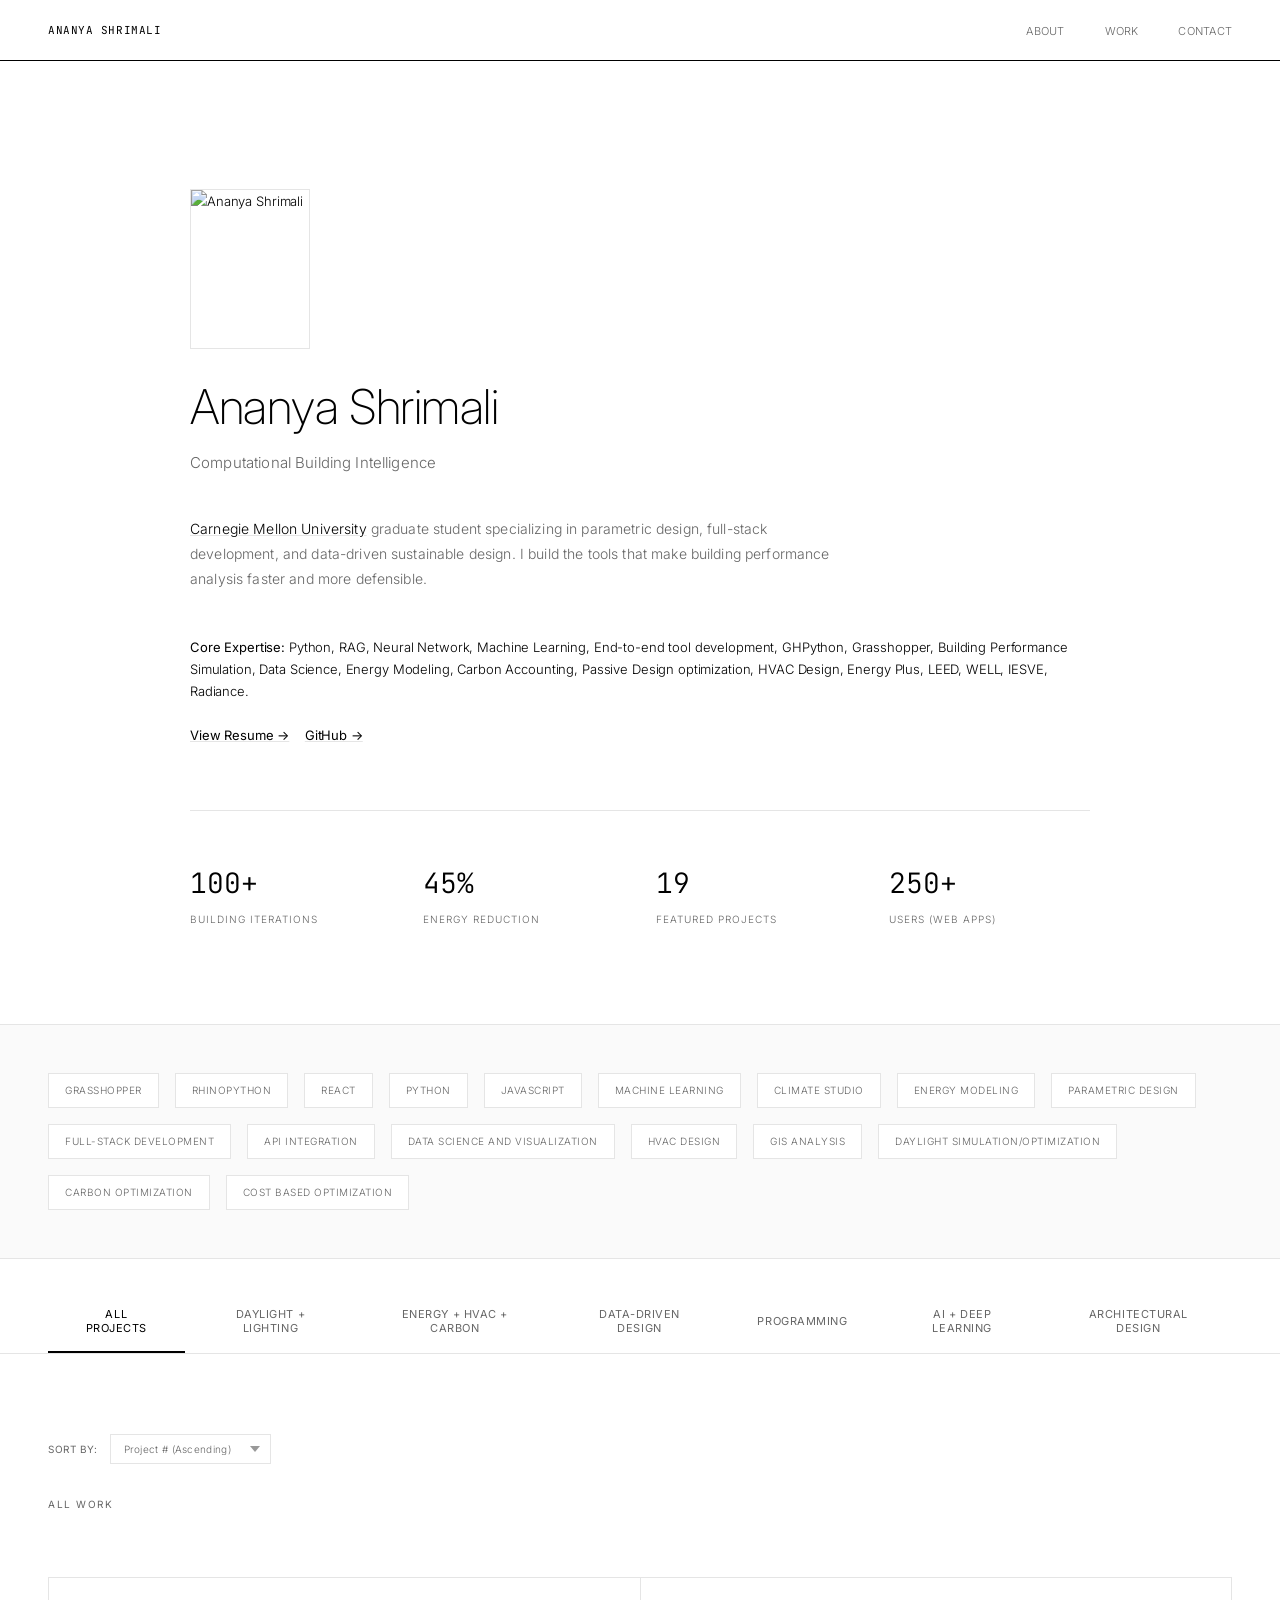
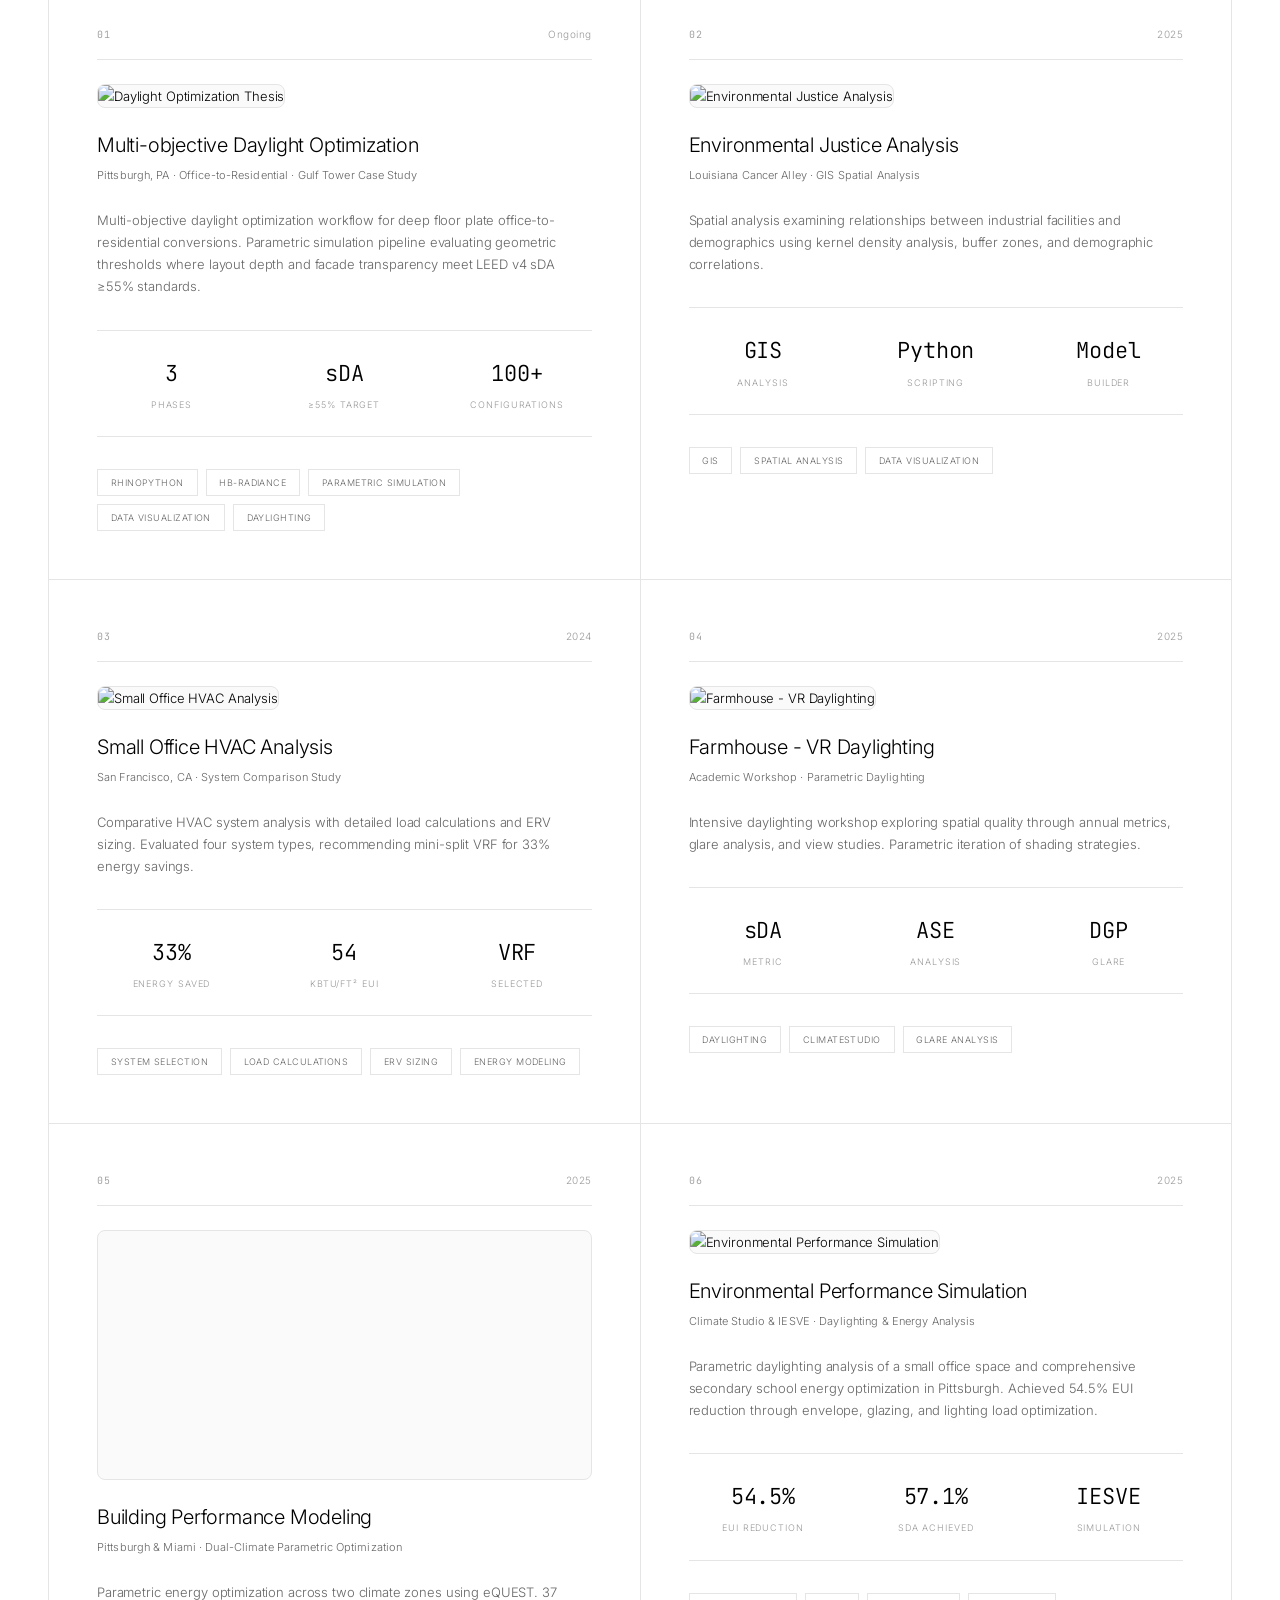
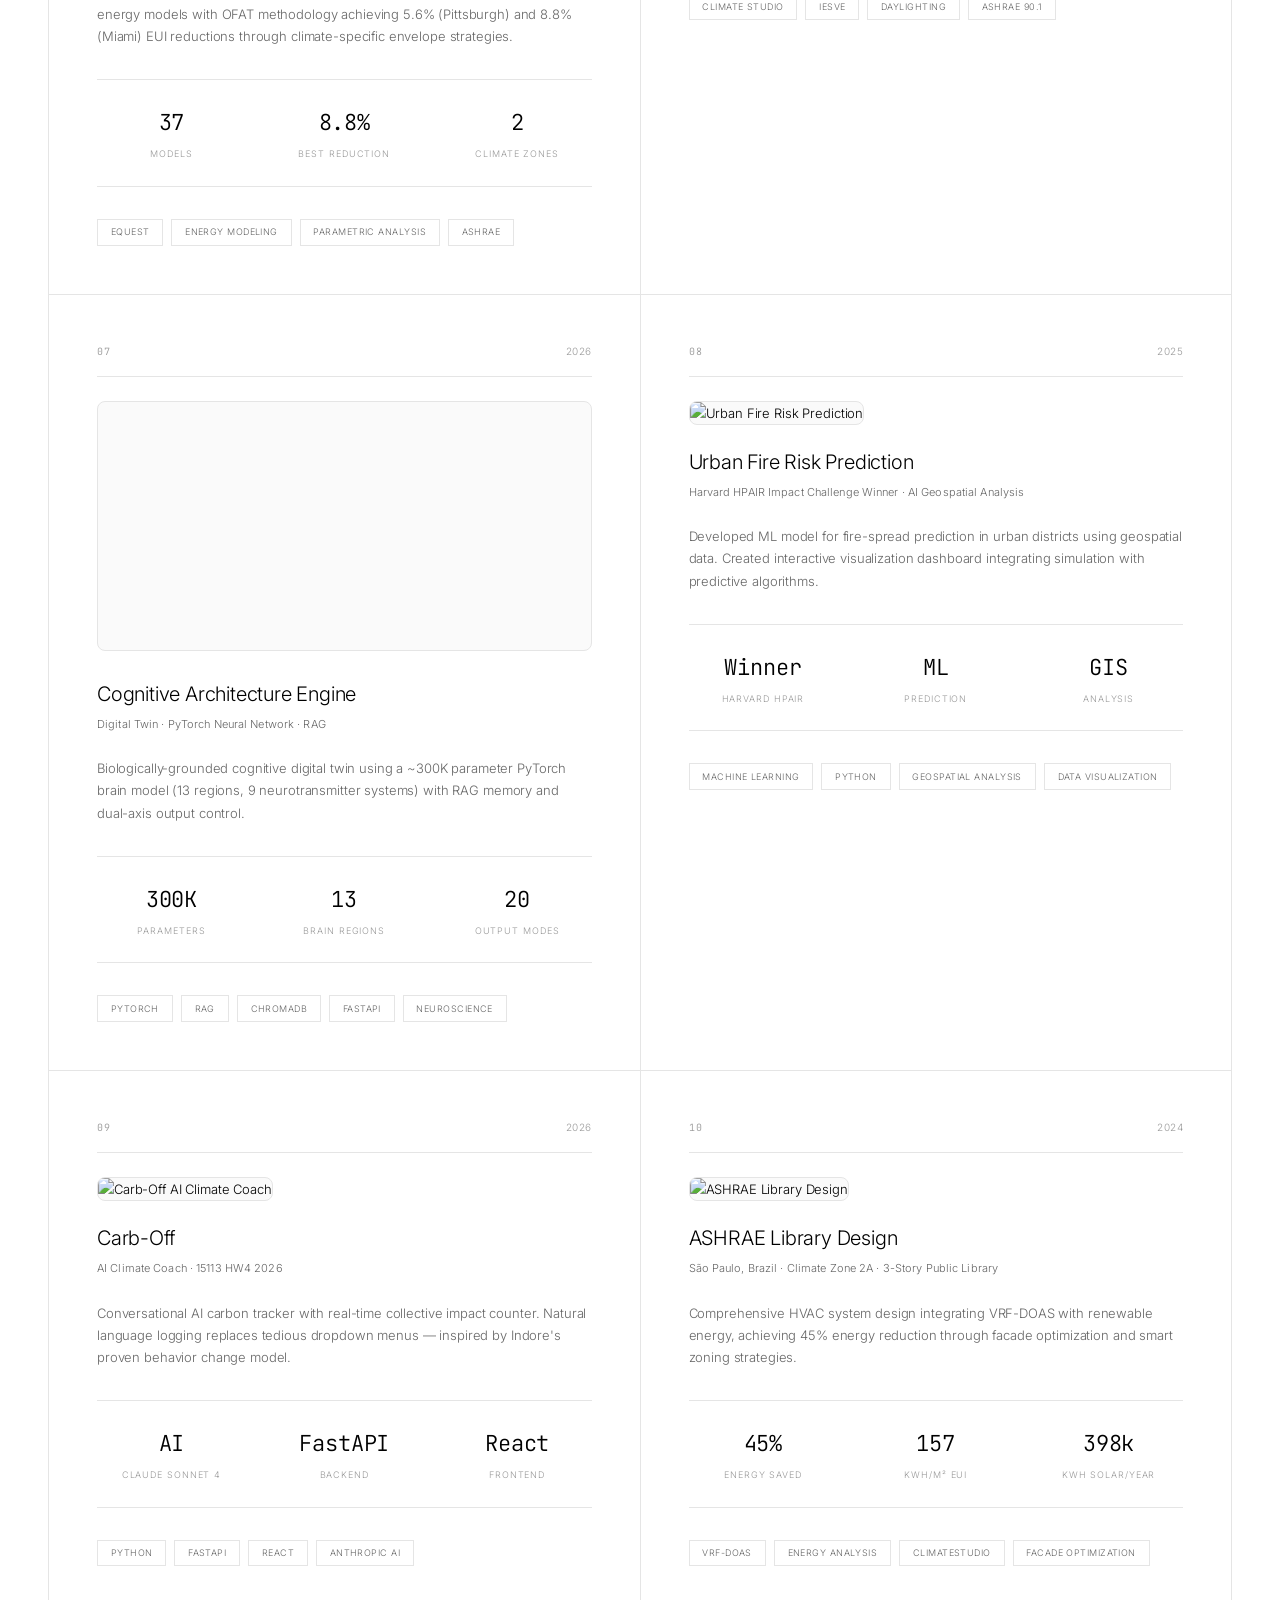
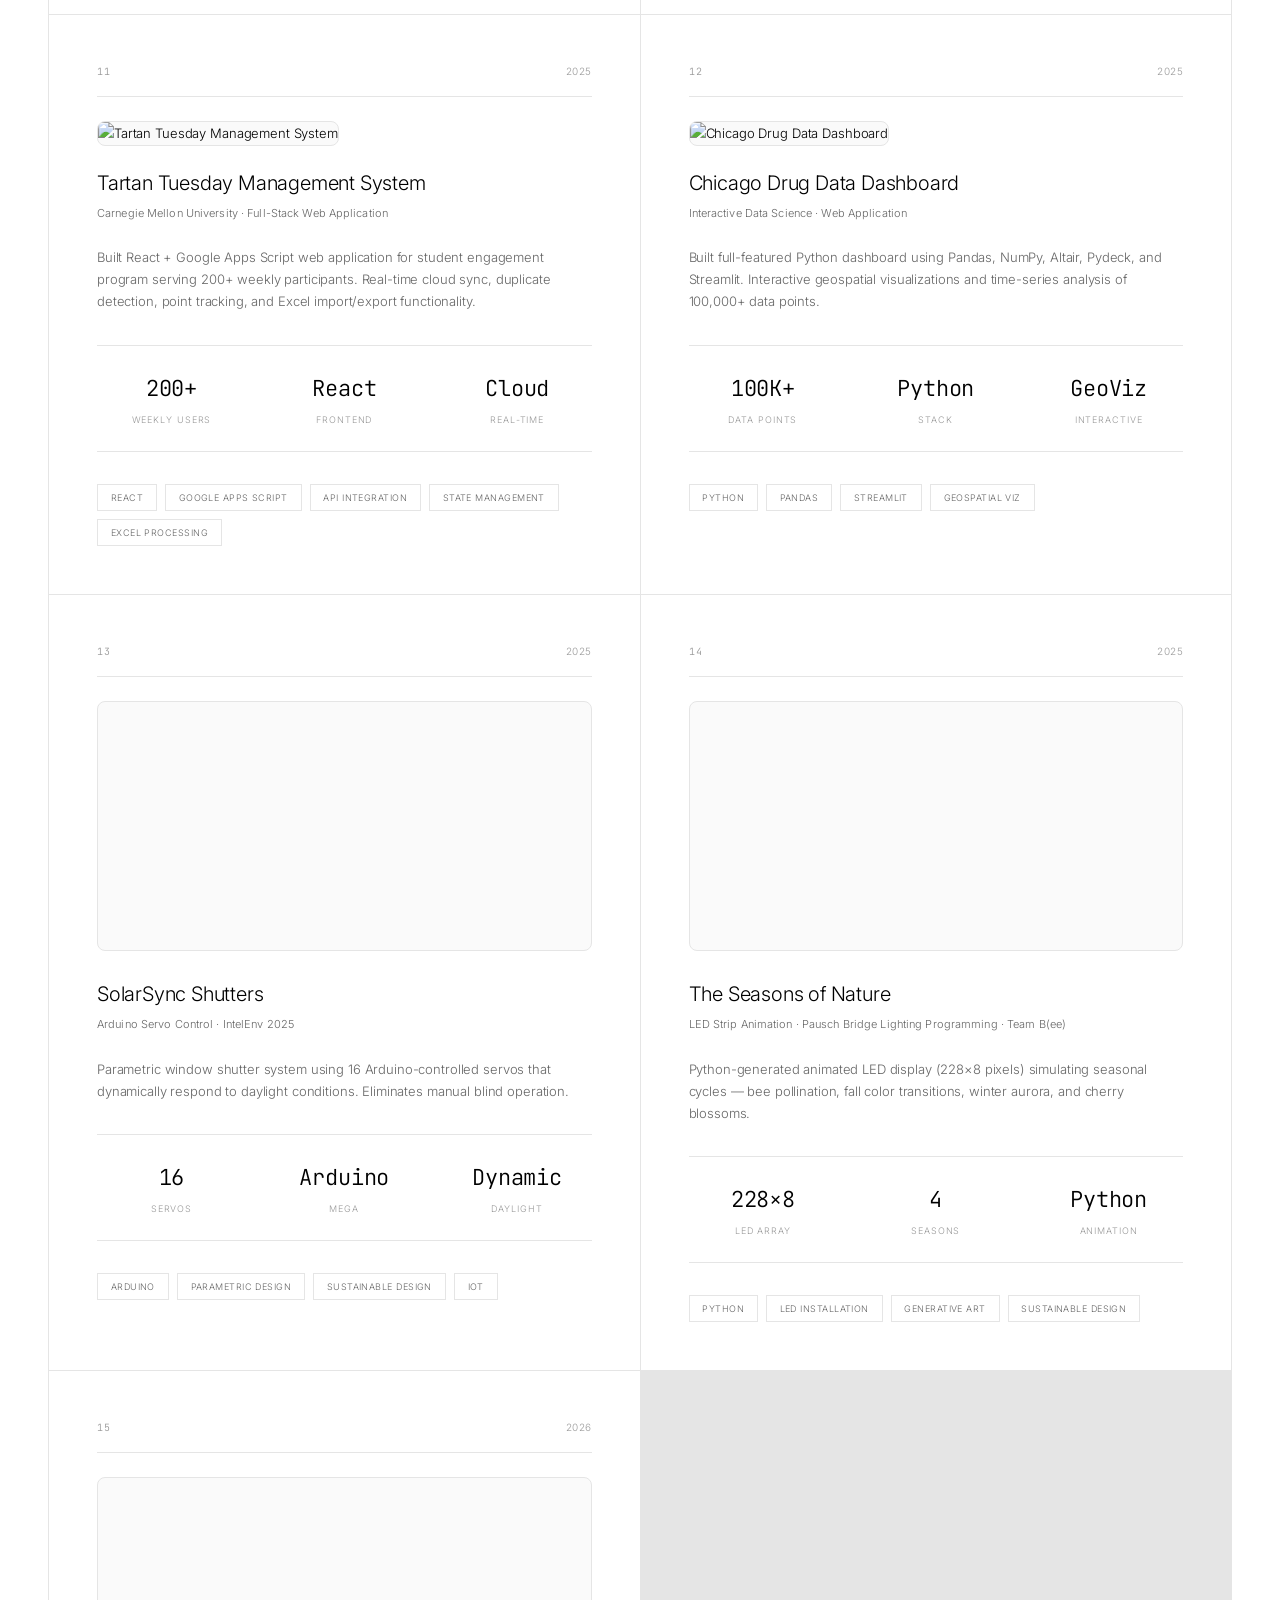
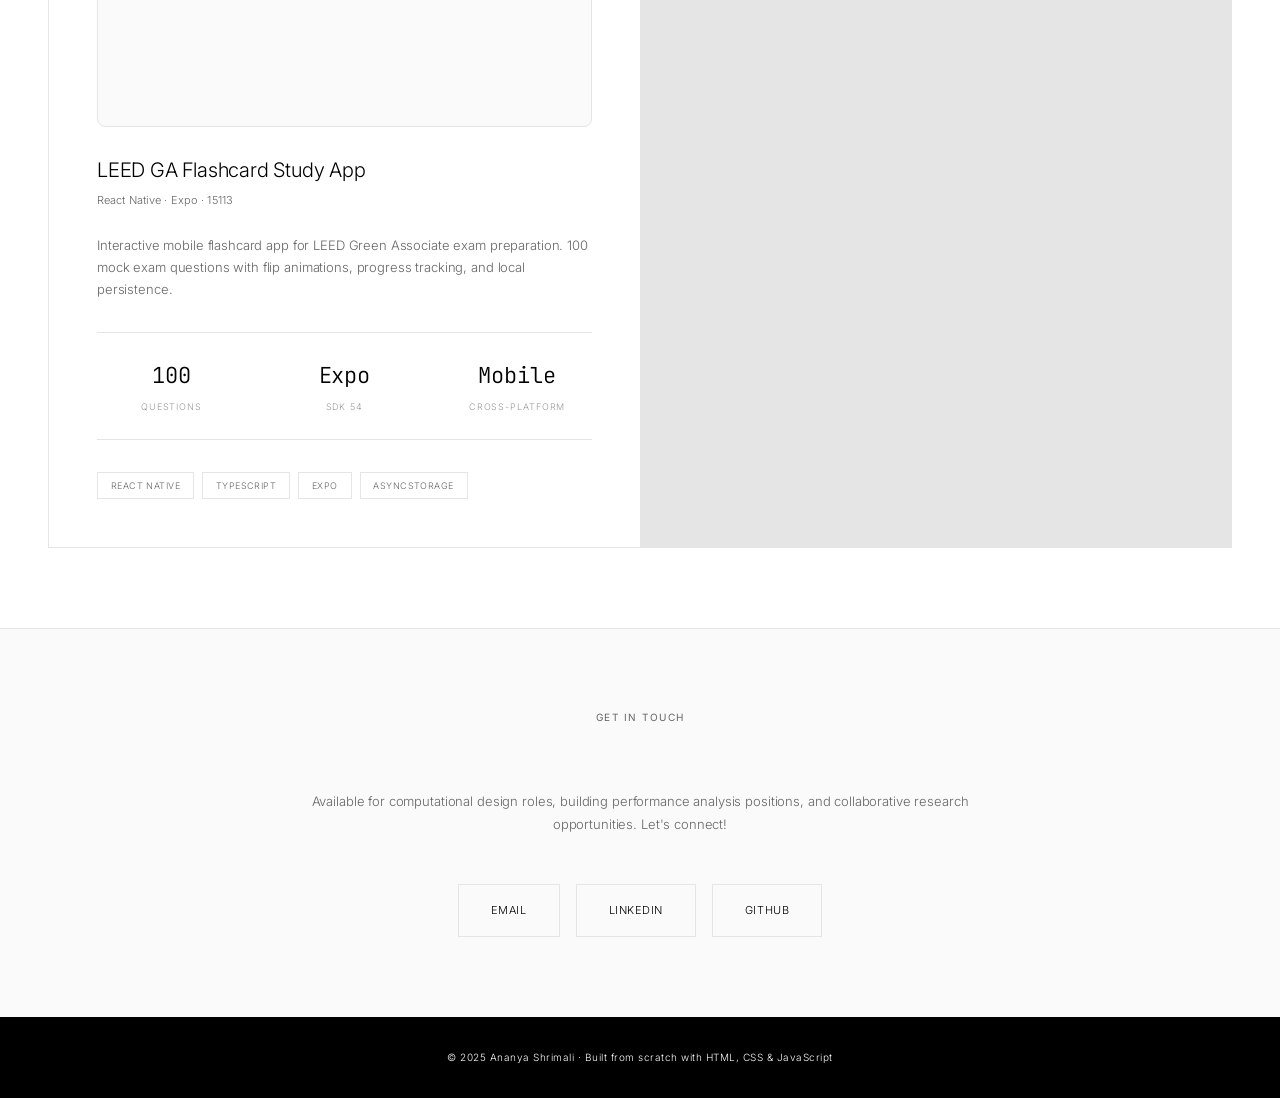
==== commit c5f70b89: "Add files via upload" ====
--- a/index.html
+++ b/index.html
@@ -678,6 +678,43 @@
                         </div>
                     </div>
 
+                    <!-- Project 15: LEED GA Flashcard App -->
+                    <div class="project-card" onclick="openModal('leedga')">
+                        <div class="project-header">
+                            <span class="project-number">15</span>
+                            <span class="project-year">2026</span>
+                        </div>
+                        <img src="[data-uri]" alt="LEED GA Flashcard App" class="project-image"
+                            style="background: var(--light-bg);">
+                        <h3 class="project-title">LEED GA Flashcard Study App</h3>
+                        <p class="project-meta">React Native · Expo · 15113</p>
+                        <p class="project-description">
+                            Interactive mobile flashcard app for LEED Green Associate exam preparation.
+                            100 mock exam questions with flip animations, progress tracking, and local persistence.
+                        </p>
+
+                        <div class="project-stats">
+                            <div class="stat">
+                                <div class="stat-value">100</div>
+                                <div class="stat-label">Questions</div>
+                            </div>
+                            <div class="stat">
+                                <div class="stat-value">Expo</div>
+                                <div class="stat-label">SDK 54</div>
+                            </div>
+                            <div class="stat">
+                                <div class="stat-value">Mobile</div>
+                                <div class="stat-label">Cross-Platform</div>
+                            </div>
+                        </div>
+
+                        <div class="project-tags">
+                            <span class="tag">React Native</span>
+                            <span class="tag">TypeScript</span>
+                            <span class="tag">Expo</span>
+                            <span class="tag">AsyncStorage</span>
+                        </div>
+                    </div>
 
                 </div>
             </div>
@@ -1353,6 +1390,39 @@
                         <div class="project-tags">
                             <span class="tag">Python</span>
                             <span class="tag">Generative Art</span>
+                        </div>
+                    </div>
+
+                    <div class="project-card" onclick="openModal('leedga')">
+                        <div class="project-header">
+                            <span class="project-number">06</span>
+                            <span class="project-year">2026</span>
+                        </div>
+                        <img src="[data-uri]" alt="LEED GA Flashcard App" class="project-image"
+                            style="background: var(--light-bg);">
+                        <h3 class="project-title">LEED GA Flashcard Study App</h3>
+                        <p class="project-meta">React Native · Expo · 15113</p>
+                        <p class="project-description">
+                            Mobile flashcard app for LEED GA certification with flip animations and progress persistence.
+                        </p>
+                        <div class="project-stats">
+                            <div class="stat">
+                                <div class="stat-value">100</div>
+                                <div class="stat-label">Questions</div>
+                            </div>
+                            <div class="stat">
+                                <div class="stat-value">Expo</div>
+                                <div class="stat-label">SDK 54</div>
+                            </div>
+                            <div class="stat">
+                                <div class="stat-value">TypeScript</div>
+                                <div class="stat-label">Language</div>
+                            </div>
+                        </div>
+                        <div class="project-tags">
+                            <span class="tag">React Native</span>
+                            <span class="tag">TypeScript</span>
+                            <span class="tag">Expo</span>
                         </div>
                     </div>
 
@@ -4083,6 +4153,99 @@
         </div>
     </div>
 
+    <div id="leedgaModal" class="modal">
+        <div class="modal-content">
+            <button class="modal-close" onclick="closeModal('leedga')">&times;</button>
+            <h2 class="modal-title">LEED GA Flashcard Study App</h2>
+
+            <div class="modal-section">
+                <h3>Project Overview</h3>
+                <p>
+                    <strong>Type:</strong> Mobile Application &mdash; 15113 Course Project<br>
+                    <strong>Duration:</strong> Spring 2026<br>
+                    <strong>Platform:</strong> Cross-platform (iOS &amp; Android) via Expo<br>
+                    <strong>Repository:</strong> <a href="https://github.com/ananyashrimali03/LEED-GA-Flashcards-Phone-App-15113" target="_blank" rel="noopener">GitHub</a>
+                </p>
+            </div>
+
+            <div class="modal-section">
+                <h3>Motivation</h3>
+                <p>
+                    While preparing for the LEED Green Associate certification, I wanted a focused, 
+                    interactive flashcard system tailored to LEED GA mock exam questions &mdash; something 
+                    more effective than generic study tools. This app was built to combine exam prep 
+                    with mobile development practice.
+                </p>
+            </div>
+
+            <div class="highlight-box">
+                <h3>Key Features</h3>
+                <ul>
+                    <li><strong>100 LEED GA mock exam questions</strong> bundled directly in the app &mdash; no API keys or backend required</li>
+                    <li><strong>Tap-to-flip card interaction</strong> with smooth Y-axis rotation animation using react-native-reanimated</li>
+                    <li><strong>Progress tracking:</strong> mark cards as <em>Known</em> (green) or <em>Still Learning</em> (orange)</li>
+                    <li><strong>Filter mode:</strong> study only unmastered cards for focused review sessions</li>
+                    <li><strong>Persistent progress</strong> via AsyncStorage &mdash; survives app restarts</li>
+                    <li><strong>Manage screen:</strong> scrollable list of all 100 cards with color-coded status badges and a reset button</li>
+                </ul>
+            </div>
+
+            <div class="modal-section">
+                <h3>Demo Video</h3>
+                <div style="position: relative; padding-bottom: 177%; height: 0; max-width: 360px; margin: 0 auto;">
+                    <iframe src="https://www.youtube.com/embed/7-48PmHGH6E" 
+                        title="LEED GA Flashcard App Demo" frameborder="0" 
+                        allow="accelerometer; autoplay; clipboard-write; encrypted-media; gyroscope; picture-in-picture" 
+                        allowfullscreen
+                        style="position: absolute; top: 0; left: 0; width: 100%; height: 100%;"></iframe>
+                </div>
+            </div>
+
+            <div class="modal-section">
+                <h3>App Screens</h3>
+                <p>
+                    <strong>Study Screen (Home Tab):</strong> The main study interface where you flip through 
+                    flashcards one at a time. Tap a card to reveal the answer, use arrow buttons to navigate, 
+                    and mark cards as Known or Still Learning. A filter toggle lets you focus on unmastered cards only.
+                </p>
+                <p>
+                    <strong>Manage Screen (Second Tab):</strong> Displays all 100 flashcards in a scrollable list 
+                    with colored badges indicating mastery status. Shows overall progress at the top with an 
+                    option to reset all progress.
+                </p>
+            </div>
+
+            <div class="modal-section">
+                <h3>Technical Implementation</h3>
+                <p>
+                    Built with React Native and Expo SDK 54, using file-based routing via expo-router. 
+                    The card flip animation leverages a Y-axis rotation built with react-native-reanimated 
+                    for a native-feel interaction. All 100 questions are stored in a typed data file 
+                    (<code>data/questions.ts</code>), and card progress is persisted locally through 
+                    @react-native-async-storage/async-storage. The app uses a consistent light theme 
+                    with green (#4CAF50) and orange (#FF9800) accents.
+                </p>
+            </div>
+
+            <div class="modal-section">
+                <h3>Process &amp; Takeaway</h3>
+                <p>
+                    After learning the value of thorough planning in a previous assignment, I invested 
+                    heavily in writing a clear spec and workflow plan before writing any code. 
+                    The structured approach paid off &mdash; the core app was built in a single 
+                    agent-assisted session with only minor tweaks needed (adding answer options to 
+                    card faces). The engineering architecture required no revisions.
+                </p>
+            </div>
+
+            <div class="modal-section">
+                <h3>Tools &amp; Technologies</h3>
+                <p><strong>React Native, Expo SDK 54, TypeScript, expo-router, react-native-reanimated, 
+                    AsyncStorage, Expo Go</strong></p>
+            </div>
+        </div>
+    </div>
+
     <script src="script.js"></script>
 </body>
 
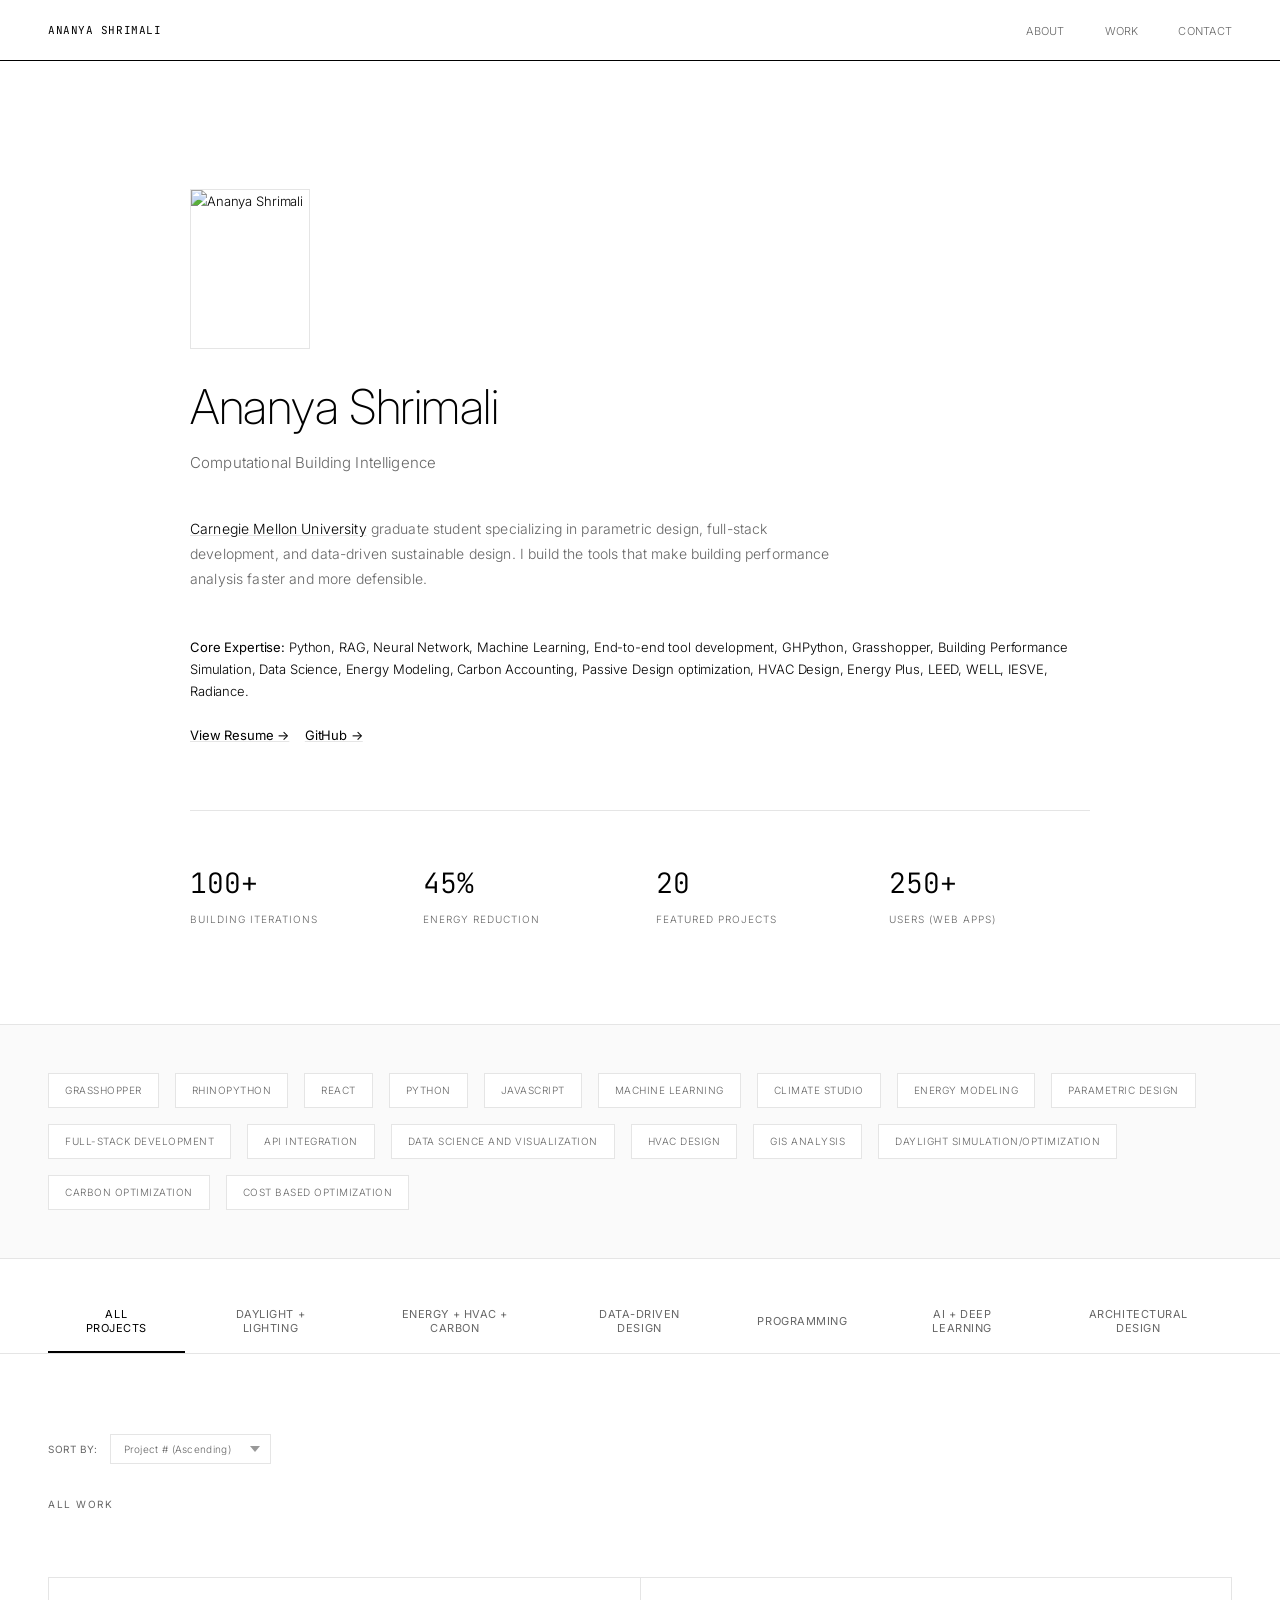
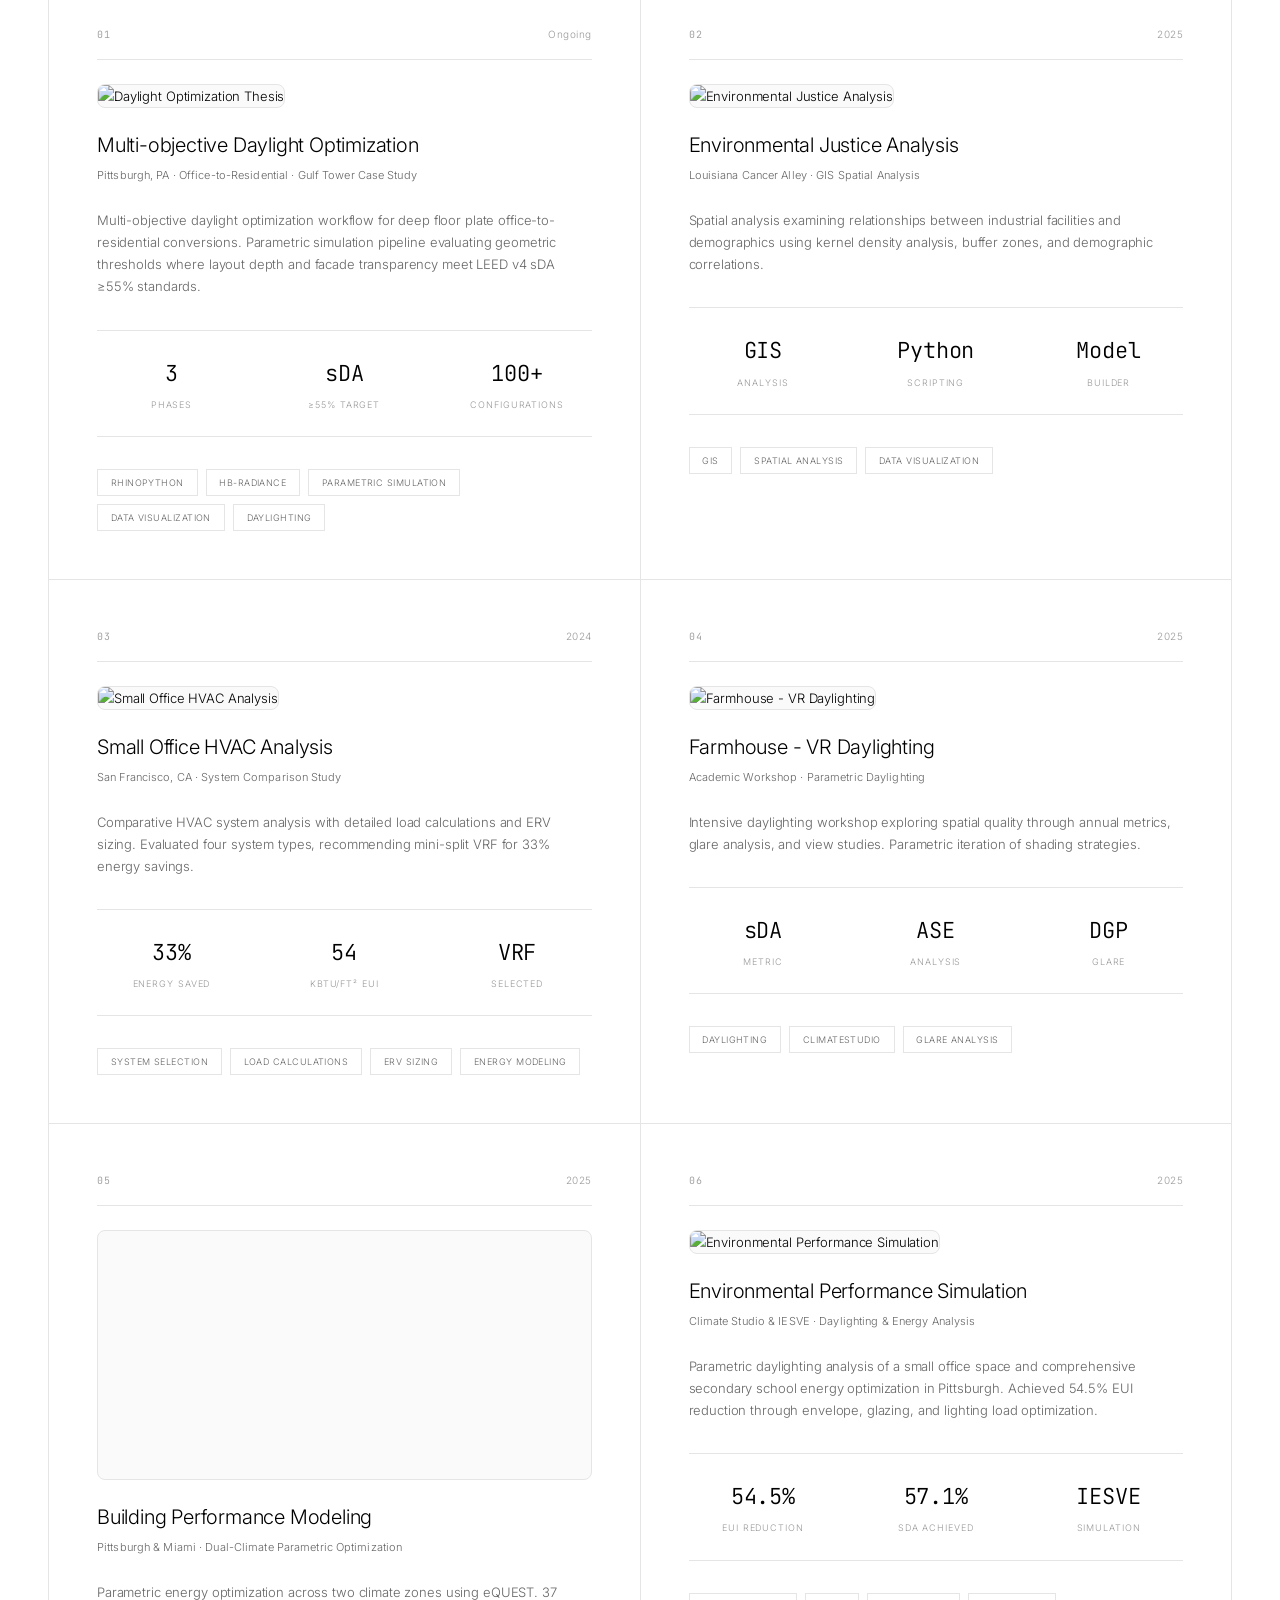
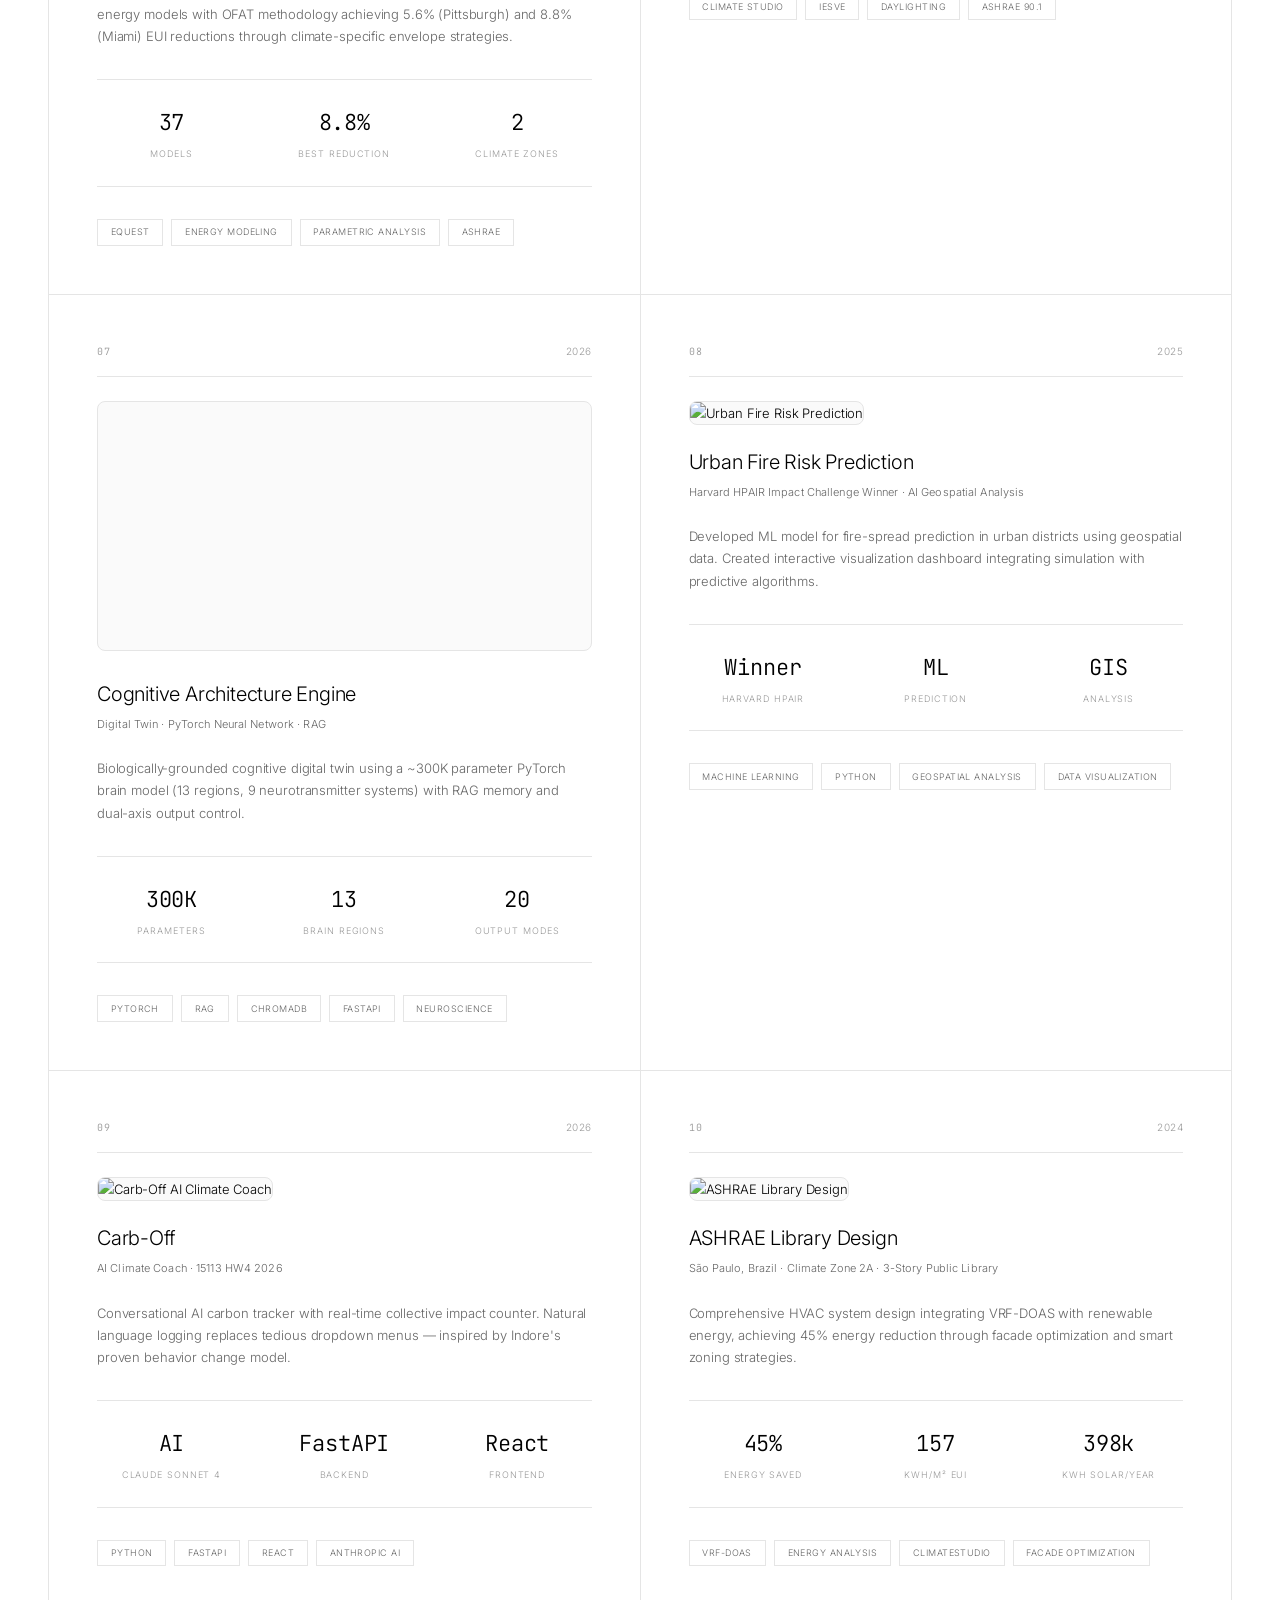
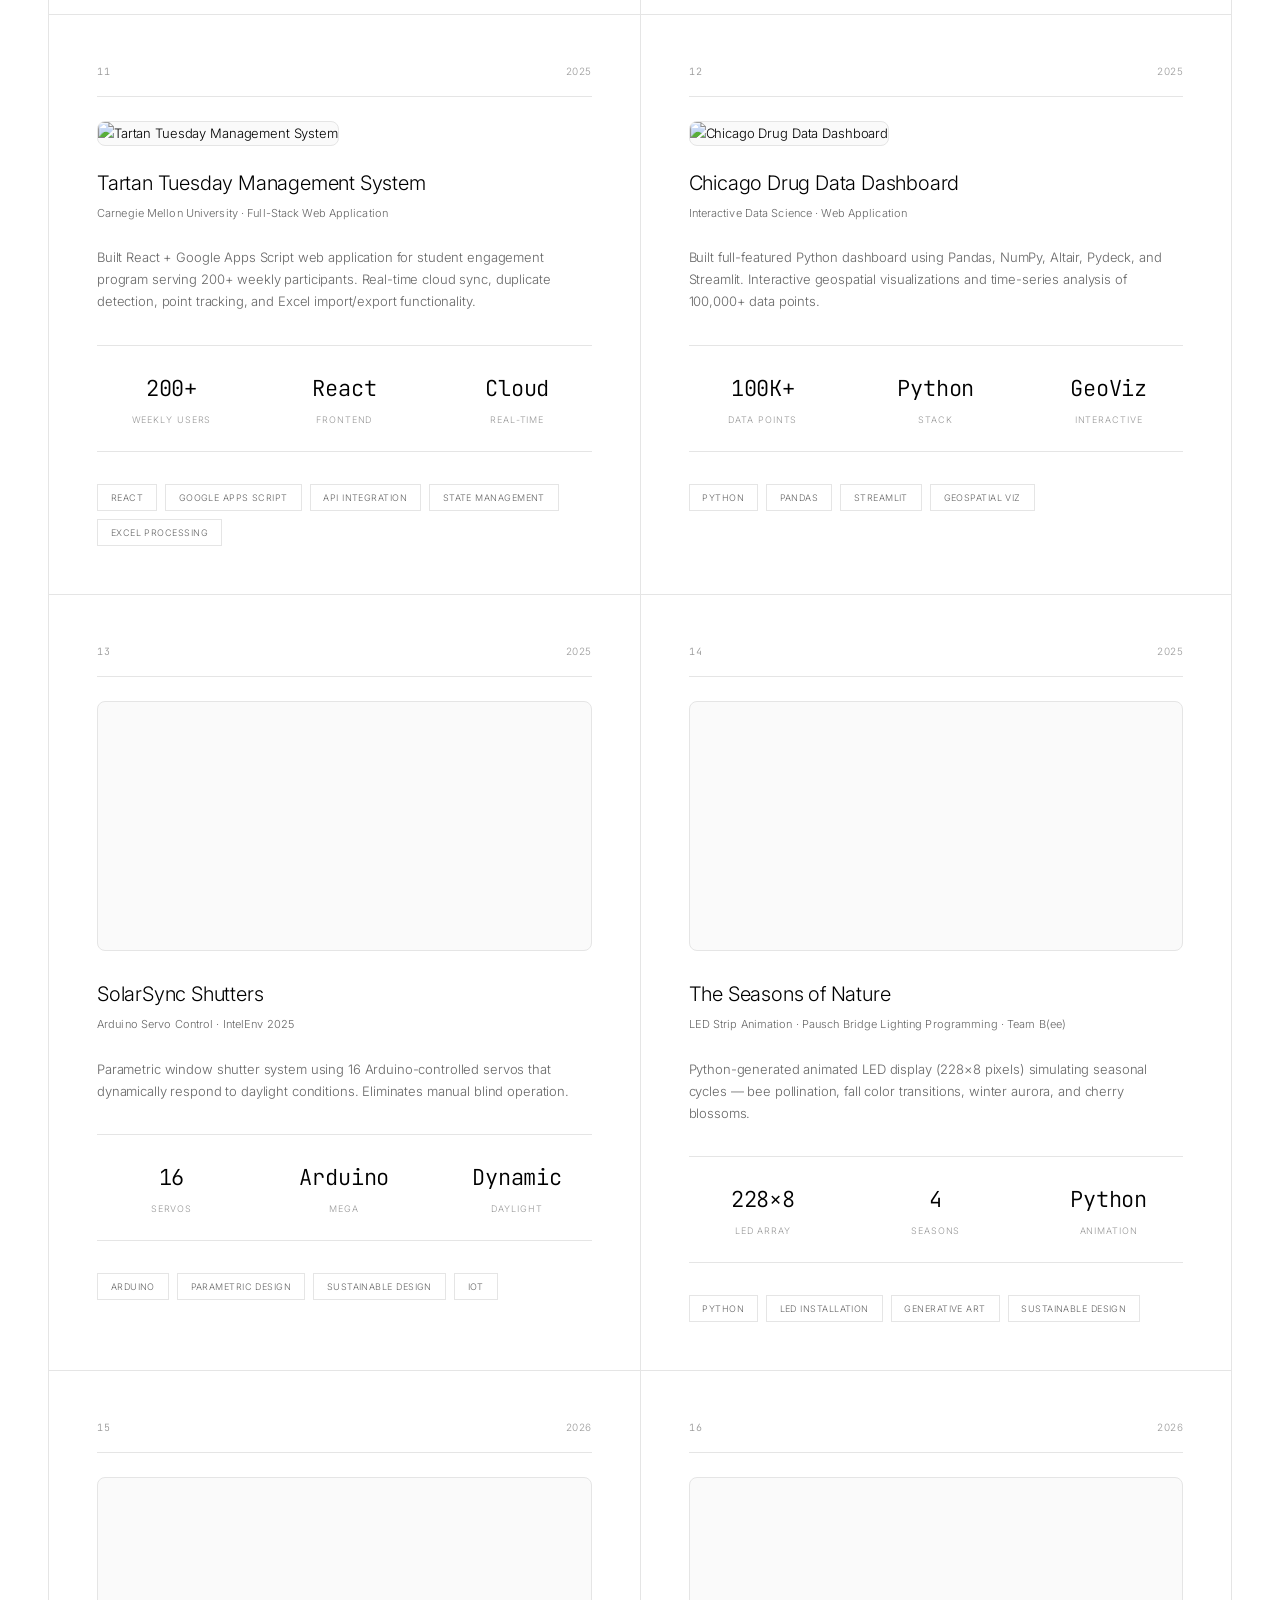
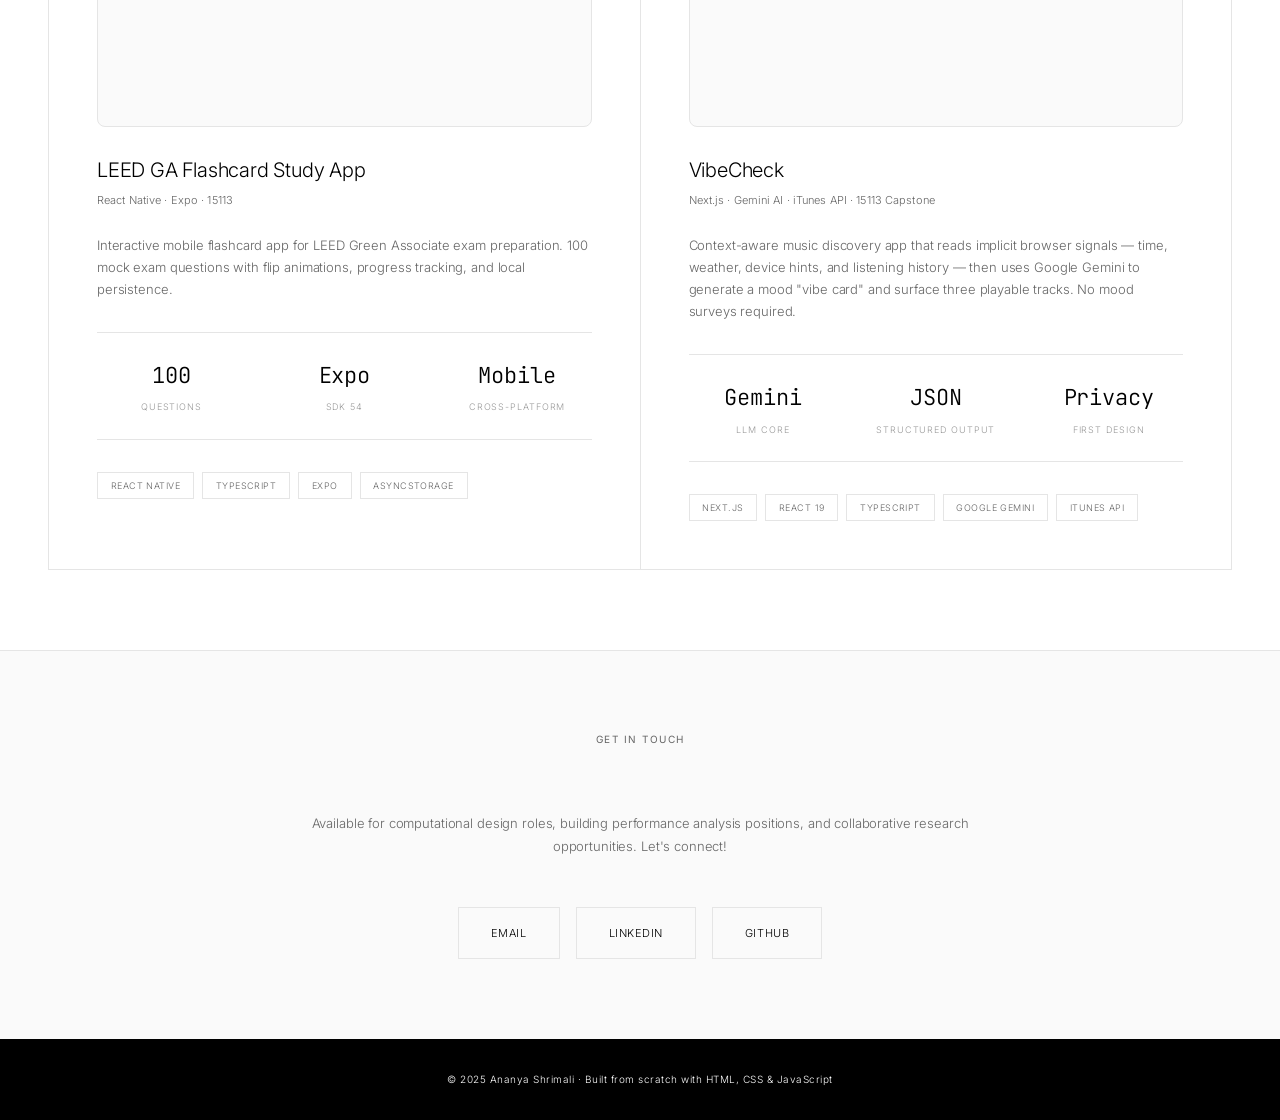
==== commit 756e01a6: "Add VibeCheck project card and modal Adds VibeCheck (Next.js + Gemini AI music discovery capstone) a" ====
--- a/index.html
+++ b/index.html
@@ -81,7 +81,7 @@
                     <div class="metric-label">Energy Reduction</div>
                 </div>
                 <div class="metric">
-                    <div class="metric-value">19</div>
+                    <div class="metric-value">20</div>
                     <div class="metric-label">Featured Projects</div>
                 </div>
                 <div class="metric">
@@ -716,6 +716,46 @@
                         </div>
                     </div>
 
+                    <!-- Project 16: VibeCheck -->
+                    <div class="project-card" onclick="openModal('vibecheck')">
+                        <div class="project-header">
+                            <span class="project-number">16</span>
+                            <span class="project-year">2026</span>
+                        </div>
+                        <img src="[data-uri]" alt="VibeCheck" class="project-image"
+                            style="background: var(--light-bg);">
+                        <h3 class="project-title">VibeCheck</h3>
+                        <p class="project-meta">Next.js · Gemini AI · iTunes API · 15113 Capstone</p>
+                        <p class="project-description">
+                            Context-aware music discovery app that reads implicit browser signals — time, weather,
+                            device hints, and listening history — then uses Google Gemini to generate a mood "vibe card"
+                            and surface three playable tracks. No mood surveys required.
+                        </p>
+
+                        <div class="project-stats">
+                            <div class="stat">
+                                <div class="stat-value">Gemini</div>
+                                <div class="stat-label">LLM Core</div>
+                            </div>
+                            <div class="stat">
+                                <div class="stat-value">JSON</div>
+                                <div class="stat-label">Structured Output</div>
+                            </div>
+                            <div class="stat">
+                                <div class="stat-value">Privacy</div>
+                                <div class="stat-label">First Design</div>
+                            </div>
+                        </div>
+
+                        <div class="project-tags">
+                            <span class="tag">Next.js</span>
+                            <span class="tag">React 19</span>
+                            <span class="tag">TypeScript</span>
+                            <span class="tag">Google Gemini</span>
+                            <span class="tag">iTunes API</span>
+                        </div>
+                    </div>
+
                 </div>
             </div>
 
@@ -1423,6 +1463,41 @@
                             <span class="tag">React Native</span>
                             <span class="tag">TypeScript</span>
                             <span class="tag">Expo</span>
+                        </div>
+                    </div>
+
+                    <div class="project-card" onclick="openModal('vibecheck')">
+                        <div class="project-header">
+                            <span class="project-number">07</span>
+                            <span class="project-year">2026</span>
+                        </div>
+                        <img src="[data-uri]" alt="VibeCheck" class="project-image"
+                            style="background: var(--light-bg);">
+                        <h3 class="project-title">VibeCheck</h3>
+                        <p class="project-meta">Next.js · Gemini AI · iTunes API · Capstone</p>
+                        <p class="project-description">
+                            Context-aware music discovery web app using passive browser signals and LLM structured output
+                            to recommend mood-matched tracks — no explicit input required.
+                        </p>
+                        <div class="project-stats">
+                            <div class="stat">
+                                <div class="stat-value">Next.js</div>
+                                <div class="stat-label">App Router</div>
+                            </div>
+                            <div class="stat">
+                                <div class="stat-value">2</div>
+                                <div class="stat-label">API Routes</div>
+                            </div>
+                            <div class="stat">
+                                <div class="stat-value">Privacy</div>
+                                <div class="stat-label">First</div>
+                            </div>
+                        </div>
+                        <div class="project-tags">
+                            <span class="tag">Next.js</span>
+                            <span class="tag">TypeScript</span>
+                            <span class="tag">Tailwind CSS</span>
+                            <span class="tag">Google Gemini</span>
                         </div>
                     </div>
 
@@ -1531,6 +1606,42 @@
                             <span class="tag">AI</span>
                             <span class="tag">NLP</span>
                             <span class="tag">Carbon Tracking</span>
+                        </div>
+                    </div>
+
+                    <div class="project-card" onclick="openModal('vibecheck')">
+                        <div class="project-header">
+                            <span class="project-number">04</span>
+                            <span class="project-year">2026</span>
+                        </div>
+                        <img src="[data-uri]" alt="VibeCheck" class="project-image"
+                            style="background: var(--light-bg);">
+                        <h3 class="project-title">VibeCheck</h3>
+                        <p class="project-meta">Structured LLM Output · Context-Aware Music AI</p>
+                        <p class="project-description">
+                            Gemini-powered music recommender that converts passive browser context into a strict JSON
+                            "vibe card," then maps keywords to playable tracks via iTunes. Includes deterministic
+                            fallback inference when the API is unavailable.
+                        </p>
+                        <div class="project-stats">
+                            <div class="stat">
+                                <div class="stat-value">Gemini</div>
+                                <div class="stat-label">Flash LLM</div>
+                            </div>
+                            <div class="stat">
+                                <div class="stat-value">JSON</div>
+                                <div class="stat-label">Strict Schema</div>
+                            </div>
+                            <div class="stat">
+                                <div class="stat-value">Fallback</div>
+                                <div class="stat-label">Resilience</div>
+                            </div>
+                        </div>
+                        <div class="project-tags">
+                            <span class="tag">Google Gemini</span>
+                            <span class="tag">Structured Output</span>
+                            <span class="tag">Next.js</span>
+                            <span class="tag">TypeScript</span>
                         </div>
                     </div>
                 </div>
@@ -4246,6 +4357,121 @@
         </div>
     </div>
 
+    <div id="vibecheckModal" class="modal">
+        <div class="modal-content">
+            <button class="modal-close" onclick="closeModal('vibecheck')">&times;</button>
+            <h2 class="modal-title">VibeCheck &mdash; Context-Aware Music Discovery</h2>
+
+            <div class="modal-section">
+                <h3>Project Overview</h3>
+                <p>
+                    <strong>Type:</strong> Web Application &mdash; 15113 Capstone<br>
+                    <strong>Duration:</strong> Spring 2026<br>
+                    <strong>Stack:</strong> Next.js 16 (App Router), React 19, TypeScript, Tailwind CSS 4<br>
+                    <strong>AI:</strong> Google Gemini Flash (<code>gemini-flash-latest</code>) via @google/generative-ai<br>
+                    <strong>Repository:</strong> <a href="https://github.com/ananyashrimali03/VibeCheck-15113-Capstone" target="_blank" rel="noopener">GitHub</a>
+                </p>
+            </div>
+
+            <div class="modal-section">
+                <h3>Elevator Pitch</h3>
+                <p>
+                    VibeCheck recommends music from implicit context instead of explicit mood surveys.
+                    It collects passive signals in the browser &mdash; time, timezone, optional weather, device hints,
+                    idle estimate, and on-device listening history &mdash; sends them to a server-side LLM that returns
+                    a strict JSON "vibe card," then surfaces three playable tracks via the iTunes Search API.
+                    No accounts. No mood checkboxes. Just open and play.
+                </p>
+            </div>
+
+            <div class="modal-section">
+                <h3>Motivation</h3>
+                <p>
+                    Music discovery often means manual search or static playlists. VibeCheck experiments with:
+                    <em>if we know something about the user's moment &mdash; clock, environment, recent listens &mdash; can we
+                    shorten the path from "open app" to "good song playing"?</em> The project also demonstrates
+                    responsible AI use: structured outputs, fallbacks when the API is unavailable, and
+                    non-clinical copy.
+                </p>
+            </div>
+
+            <div class="highlight-box">
+                <h3>Core User Flow</h3>
+                <ul>
+                    <li><strong>First visit:</strong> Privacy/consent screen explains the signals collected and Gemini's role before anything runs</li>
+                    <li><strong>Location (optional):</strong> Browser geolocation + Open-Meteo for current weather; skipping still works &mdash; limitations recorded in the signal packet</li>
+                    <li><strong>Automatic first run:</strong> <code>collectSignals(idleMs)</code> &rarr; POST /api/infer &rarr; GET /api/music?q=&hellip;</li>
+                    <li><strong>Results:</strong> Mood label, confidence, sidebar copy (headline, metaphor, playlist blurb, creative nudge, affirmation), and three tracks with in-app player (preview and/or full-length)</li>
+                    <li><strong>Ongoing use:</strong> Re-read the room (15s cooldown), Reshuffle (new trio, same vibe keywords), Vibe Profile modal for long-term taste, Apple Music deep links</li>
+                </ul>
+            </div>
+
+            <div class="modal-section">
+                <h3>Architecture</h3>
+                <p>
+                    Two server-side API routes handle all AI and music logic. The browser calls
+                    <strong>/api/infer</strong> with a <code>SignalsPacket</code> &mdash; local time, optional weather,
+                    device hints, idle estimate, recent listening history, and an optional vibe profile &mdash;
+                    and Gemini returns a typed <code>InferenceResult</code> JSON. That result's
+                    <code>deezer_search_query</code> field feeds <strong>/api/music</strong>, which merges
+                    paraphrased iTunes search queries, picks three diverse tracks by artist/genre/decade/album,
+                    and optionally resolves full-length audio via public Piped mirrors &mdash; no YouTube Data API key required.
+                    No database; all client state lives in <code>localStorage</code>.
+                </p>
+            </div>
+
+            <div class="highlight-box">
+                <h3>AI Layer &mdash; Key Design Decisions</h3>
+                <ul>
+                    <li><strong>Structured output:</strong> System prompt forces raw JSON matching the <code>InferenceResult</code> schema &mdash; not free-form chat; one schema drives both UI copy and the music search pipeline</li>
+                    <li><strong>Local clock vs UTC:</strong> <code>local_time_period</code> (morning/afternoon/evening/night) derived from the user's browser clock with explicit prompt rules, so mood copy matches the user's actual evening &mdash; not a UTC timestamp mislabeled as "afternoon"</li>
+                    <li><strong>Fallback inference:</strong> If <code>GEMINI_API_KEY</code> is missing, JSON parse fails, or Gemini errors &rarr; <code>buildFallbackInference(signals)</code> returns the same schema using deterministic rules from <code>local_time_period</code> and weather &mdash; product works without Gemini for demos and resilience</li>
+                    <li><strong>Vibe profile blending:</strong> Optional <code>VibeProfilePacket</code> (display name, MBTI, zodiac, preference notes, <code>summary_for_model</code>) appended to the user message for personalized vibe copy</li>
+                </ul>
+            </div>
+
+            <div class="highlight-box">
+                <h3>Music Layer &mdash; Freshness &amp; Diversity</h3>
+                <ul>
+                    <li><strong>Multi-query expansion:</strong> <code>expandCandidatePool</code> merges paraphrased iTunes queries (base + chart/radio/popular variants) so results aren't one rigid ranking</li>
+                    <li><strong>Diversity pick:</strong> <code>pickDiverseTracks</code> prefers distinct artists, spreads genre buckets (<code>primaryGenreName</code>), decades (<code>releaseDate</code>), and albums (<code>collectionId</code>) using seeded shuffle (<code>mulberry32</code> from <code>vary</code> nonce)</li>
+                    <li><strong>Exclude lists:</strong> Client merges seen track IDs + current queue before each request &mdash; reshuffles and re-reads feel fresh across a full session</li>
+                    <li><strong>Full playback resolution:</strong> After track pick, searches Piped for a matching video; prefers a direct audio stream URL, else returns a video id for an iframe embed</li>
+                </ul>
+            </div>
+
+            <div class="modal-section">
+                <h3>Privacy &amp; Security</h3>
+                <p>
+                    Consent screen before any signal collection. Gemini API key lives server-side only
+                    (<code>process.env.GEMINI_API_KEY</code>); <code>.env*</code> files gitignored.
+                    No OAuth, no accounts &mdash; all listening history and preferences stay in
+                    <code>localStorage</code> with user-accessible clear controls in the footer.
+                    Geolocation stored locally for repeat weather fetches; user can skip location entirely
+                    and the app still functions.
+                </p>
+            </div>
+
+            <div class="modal-section">
+                <h3>Limitations &amp; Future Work</h3>
+                <p>
+                    iTunes and Piped availability varies by region and network. Gemini quality and cost depend
+                    on API rate limits. Mobile is responsive web, not a native app. Possible next steps:
+                    native mobile or PWA + push notifications, optional last.fm / Spotify read-only OAuth,
+                    embeddings-based catalog search for tighter mood&ndash;track alignment, and a stronger
+                    accessibility audit.
+                </p>
+            </div>
+
+            <div class="modal-section">
+                <h3>Tools &amp; Technologies</h3>
+                <p><strong>Next.js 16 (App Router), React 19, TypeScript, Tailwind CSS 4, Google Gemini Flash,
+                    Apple iTunes Search API, Open-Meteo (weather), Piped (full playback),
+                    localStorage (multi-module client persistence)</strong></p>
+            </div>
+        </div>
+    </div>
+
     <script src="script.js"></script>
 </body>
 
